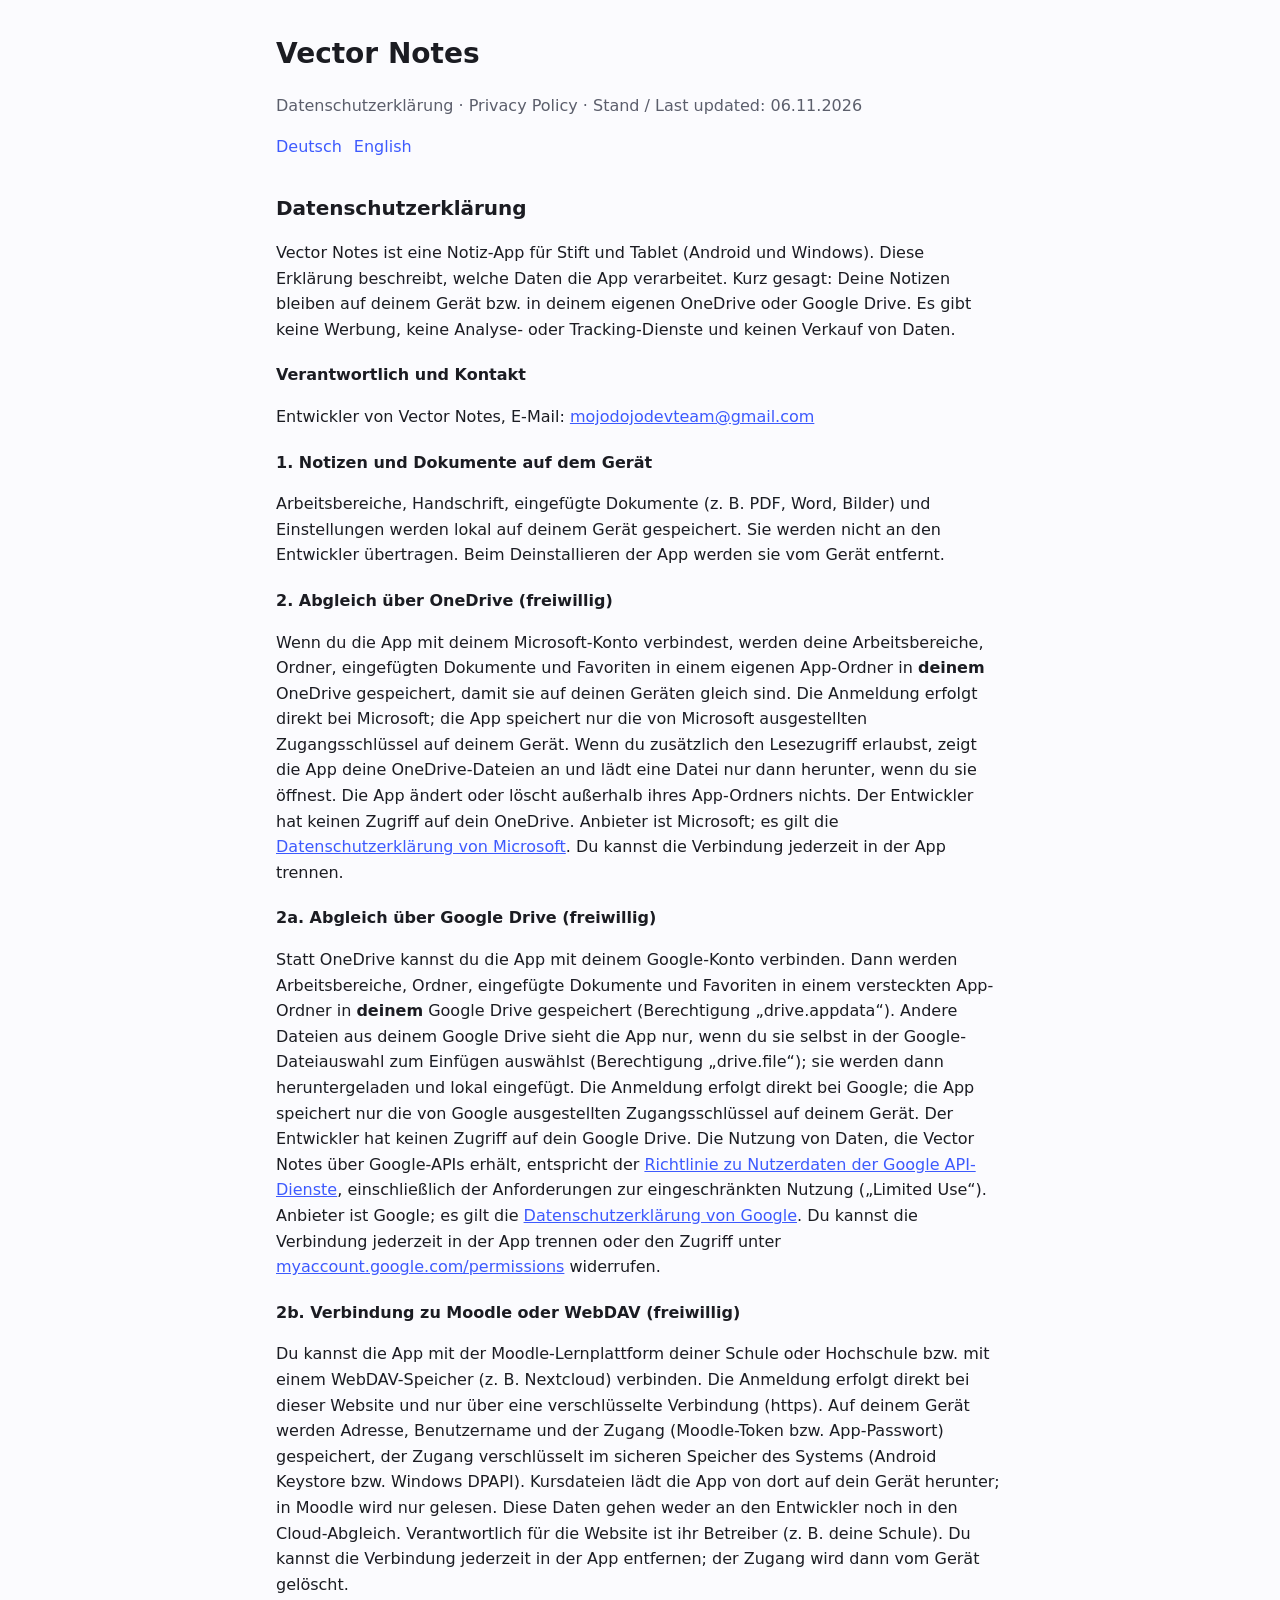
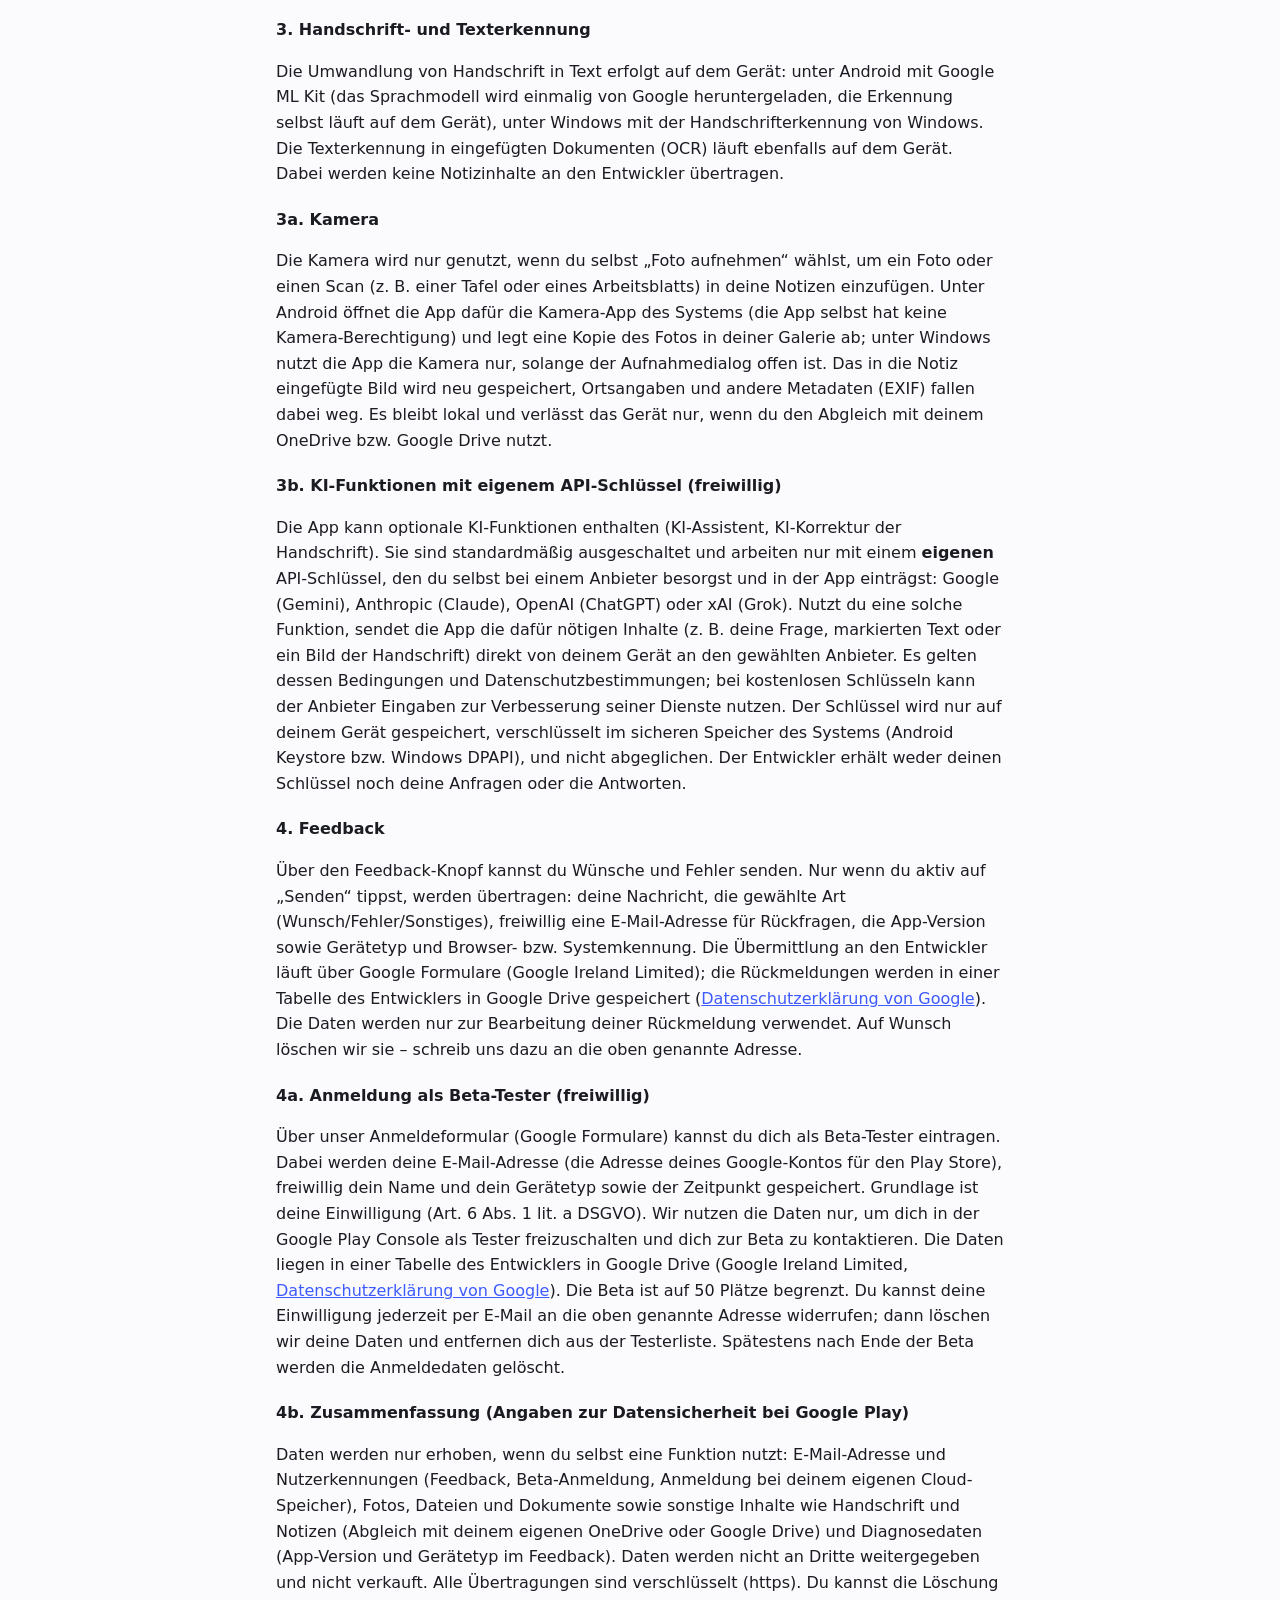
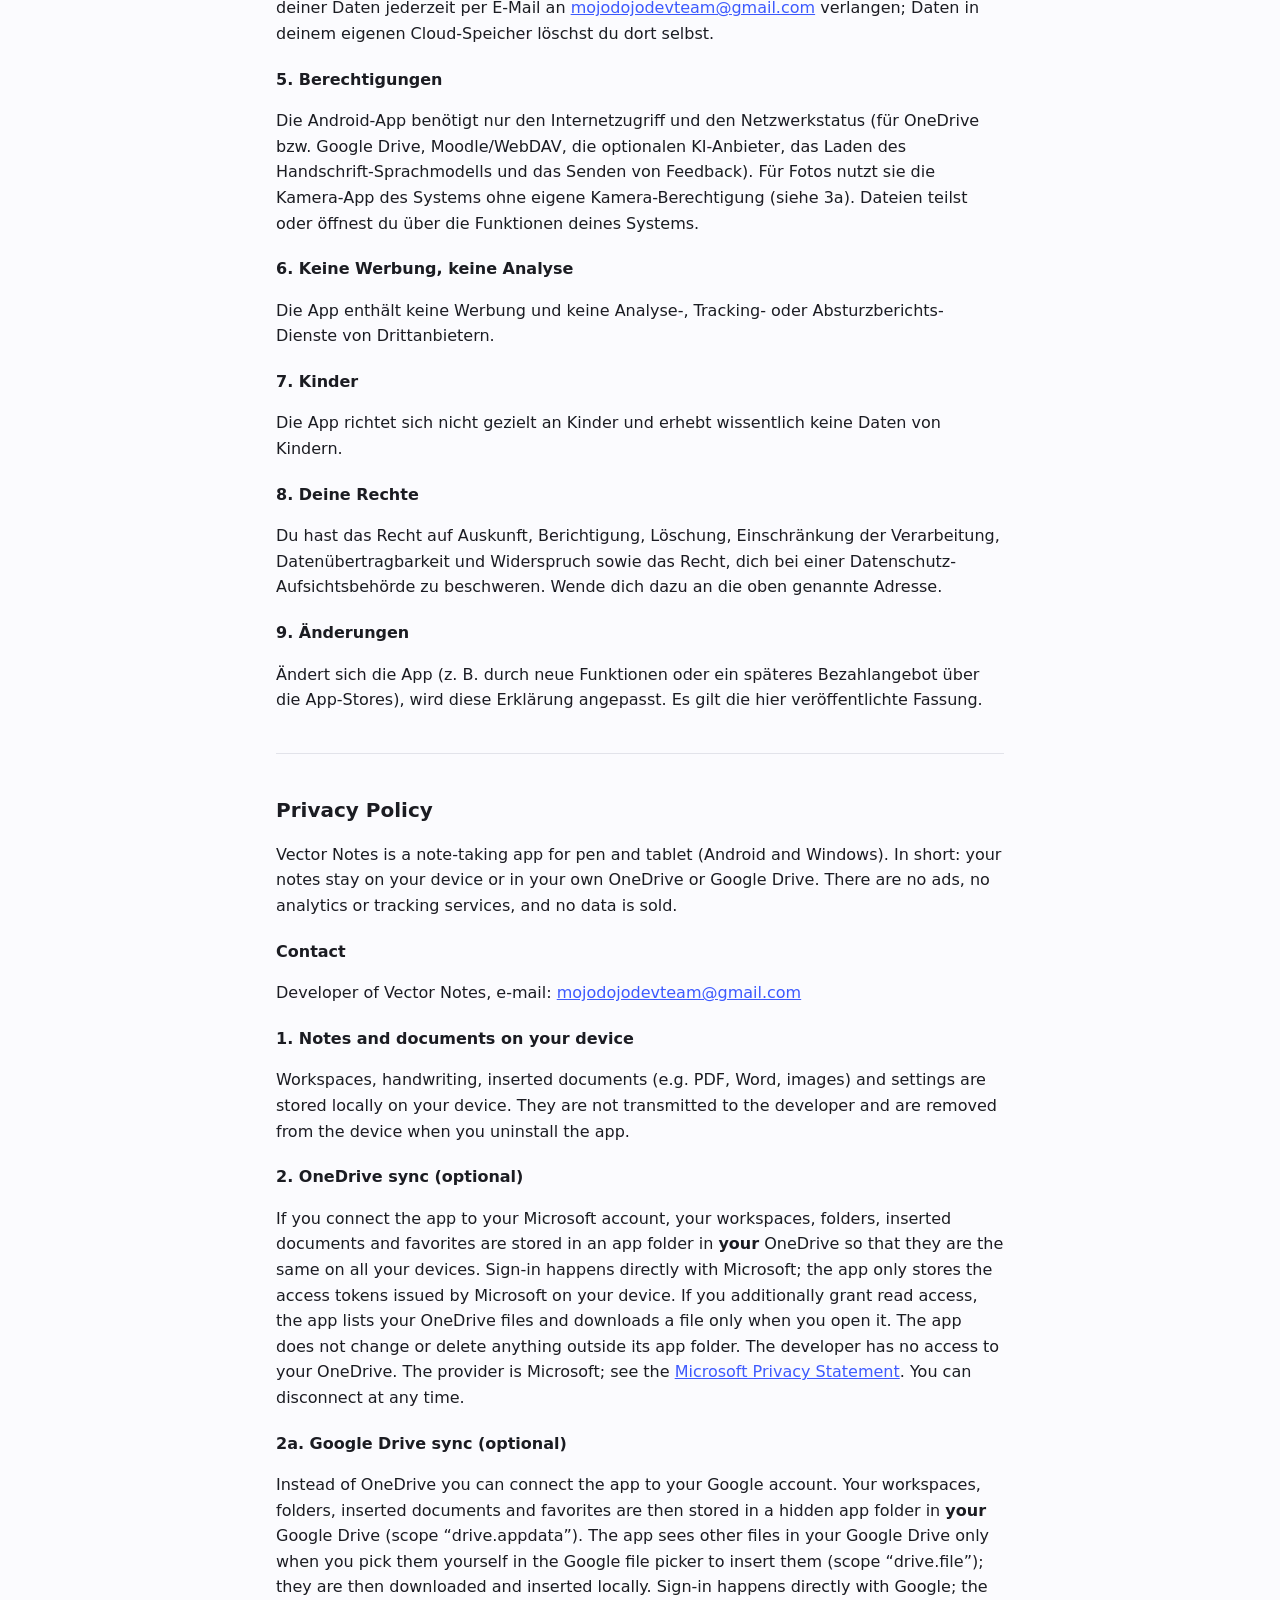
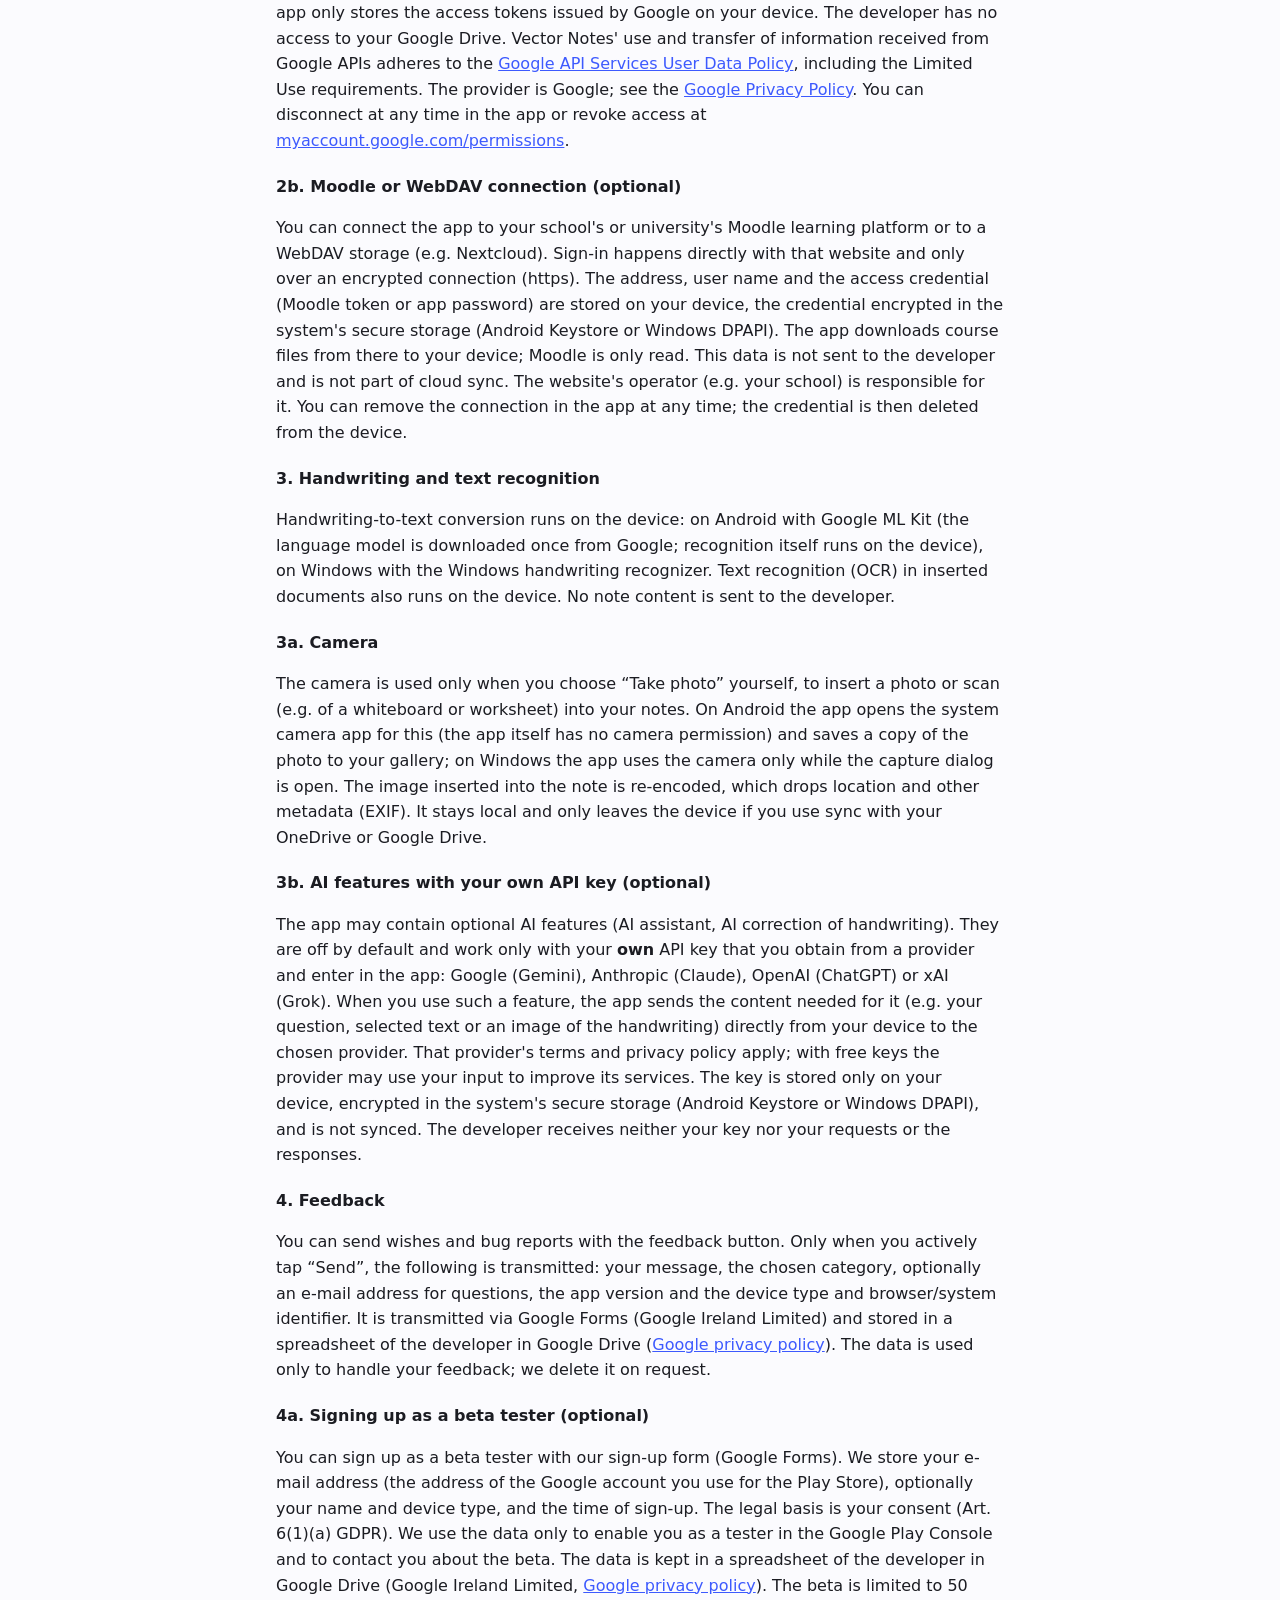
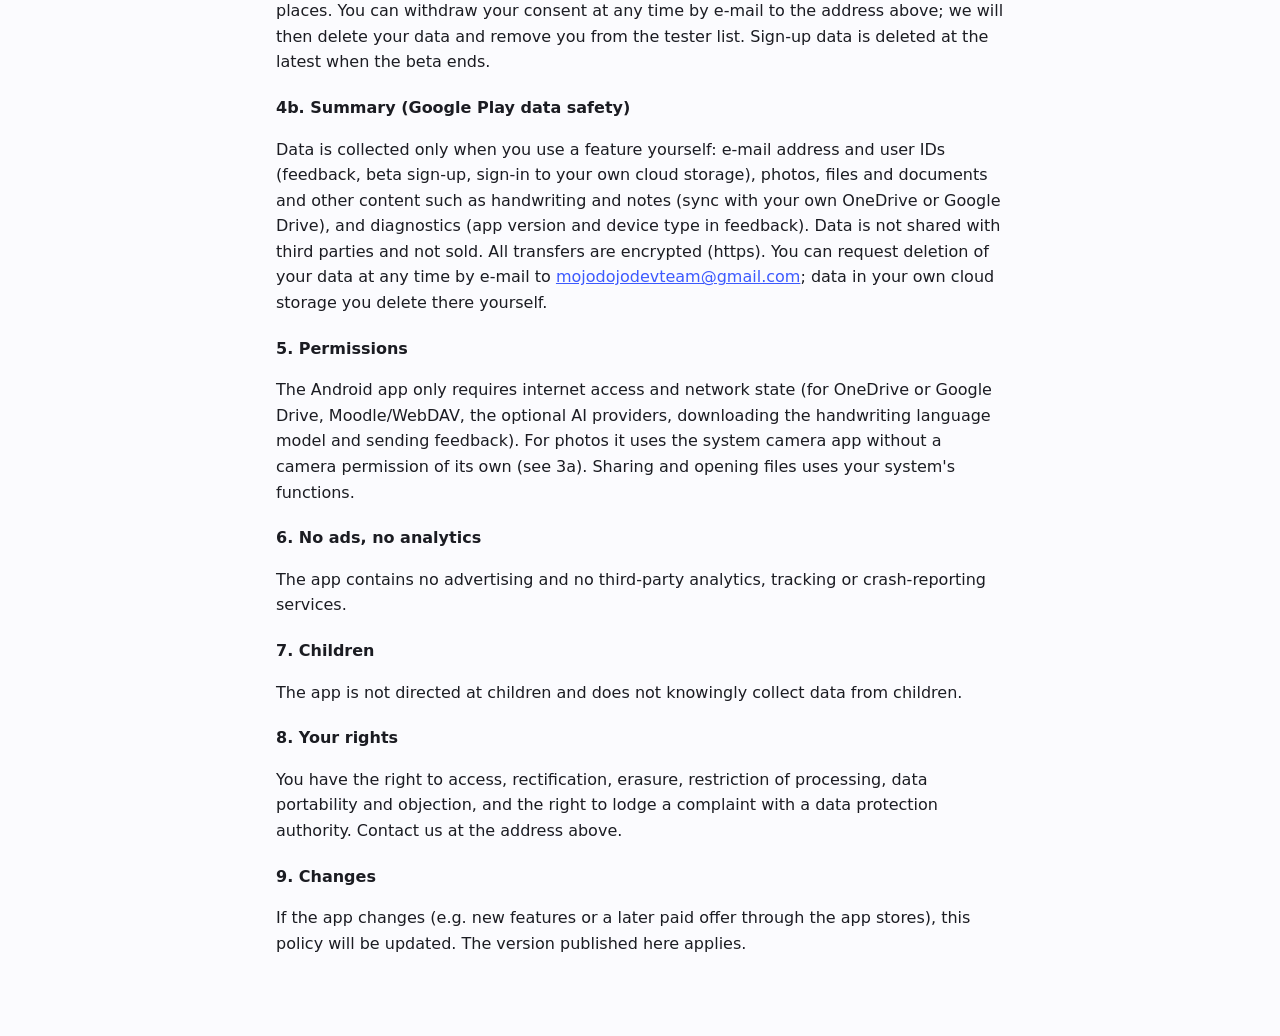
==== index.html @ b0cb029e "Datenschutz: KI mit eigenem Schlüssel, Moodle/WebDAV, Kamera, Play-Datensicherheit; Stand 06.11.2026" ====
<!doctype html>
<html lang="de">
<head>
<meta charset="utf-8">
<meta name="viewport" content="width=device-width, initial-scale=1">
<title>Vector Notes – Datenschutz / Privacy</title>
<style>
  :root { --bg: #fbfbfe; --fg: #1b1c22; --muted: #5b5e6b; --line: #e2e3ea; --accent: #3d5afe; }
  @media (prefers-color-scheme: dark) { :root { --bg: #111114; --fg: #e6e7ee; --muted: #a3a6b4; --line: #2a2c33; --accent: #8c9eff; } }
  * { box-sizing: border-box; }
  body { margin: 0; background: var(--bg); color: var(--fg); font: 16px/1.6 system-ui, -apple-system, "Segoe UI", Roboto, sans-serif; }
  main { max-width: 760px; margin: 0 auto; padding: 32px 16px 64px; }
  h1 { font-size: 28px; margin: 0 0 4px; }
  h2 { font-size: 20px; margin: 32px 0 8px; }
  h3 { font-size: 16px; margin: 20px 0 4px; }
  p, li { color: var(--fg); }
  .muted { color: var(--muted); }
  nav { margin: 16px 0 24px; display: flex; gap: 12px; flex-wrap: wrap; }
  nav a { color: var(--accent); text-decoration: none; }
  hr { border: none; border-top: 1px solid var(--line); margin: 40px 0; }
  a { color: var(--accent); }
</style>
</head>
<body>
<main>
<h1>Vector Notes</h1>
<p class="muted">Datenschutzerklärung · Privacy Policy · Stand / Last updated: 06.11.2026</p>
<nav><a href="#de">Deutsch</a><a href="#en">English</a></nav>

<section id="de">
<h2>Datenschutzerklärung</h2>
<p>Vector Notes ist eine Notiz-App für Stift und Tablet (Android und Windows). Diese Erklärung beschreibt, welche Daten
die App verarbeitet. Kurz gesagt: Deine Notizen bleiben auf deinem Gerät bzw. in deinem eigenen OneDrive oder Google Drive. Es gibt
keine Werbung, keine Analyse- oder Tracking-Dienste und keinen Verkauf von Daten.</p>

<h3>Verantwortlich und Kontakt</h3>
<p>Entwickler von Vector Notes, E-Mail: <a href="mailto:mojodojodevteam@gmail.com">mojodojodevteam@gmail.com</a></p>

<h3>1. Notizen und Dokumente auf dem Gerät</h3>
<p>Arbeitsbereiche, Handschrift, eingefügte Dokumente (z. B. PDF, Word, Bilder) und Einstellungen werden lokal auf
deinem Gerät gespeichert. Sie werden nicht an den Entwickler übertragen. Beim Deinstallieren der App werden sie
vom Gerät entfernt.</p>

<h3>2. Abgleich über OneDrive (freiwillig)</h3>
<p>Wenn du die App mit deinem Microsoft-Konto verbindest, werden deine Arbeitsbereiche, Ordner, eingefügten Dokumente
und Favoriten in einem eigenen App-Ordner in <b>deinem</b> OneDrive gespeichert, damit sie auf deinen Geräten gleich
sind. Die Anmeldung erfolgt direkt bei Microsoft; die App speichert nur die von Microsoft ausgestellten Zugangsschlüssel
auf deinem Gerät. Wenn du zusätzlich den Lesezugriff erlaubst, zeigt die App deine OneDrive-Dateien an und lädt eine
Datei nur dann herunter, wenn du sie öffnest. Die App ändert oder löscht außerhalb ihres App-Ordners nichts.
Der Entwickler hat keinen Zugriff auf dein OneDrive. Anbieter ist Microsoft; es gilt die
<a href="https://privacy.microsoft.com/de-de/privacystatement">Datenschutzerklärung von Microsoft</a>.
Du kannst die Verbindung jederzeit in der App trennen.</p>

<h3>2a. Abgleich über Google Drive (freiwillig)</h3>
<p>Statt OneDrive kannst du die App mit deinem Google-Konto verbinden. Dann werden Arbeitsbereiche, Ordner, eingefügte
Dokumente und Favoriten in einem versteckten App-Ordner in <b>deinem</b> Google Drive gespeichert (Berechtigung
„drive.appdata“). Andere Dateien aus deinem Google Drive sieht die App nur, wenn du sie selbst in der Google-Dateiauswahl
zum Einfügen auswählst (Berechtigung „drive.file“); sie werden dann heruntergeladen und lokal eingefügt. Die Anmeldung
erfolgt direkt bei Google; die App speichert nur die von Google ausgestellten Zugangsschlüssel auf deinem Gerät. Der
Entwickler hat keinen Zugriff auf dein Google Drive. Die Nutzung von Daten, die Vector Notes über Google-APIs erhält,
entspricht der <a href="https://developers.google.com/terms/api-services-user-data-policy">Richtlinie zu Nutzerdaten der
Google API-Dienste</a>, einschließlich der Anforderungen zur eingeschränkten Nutzung („Limited Use“). Anbieter ist Google;
es gilt die <a href="https://policies.google.com/privacy?hl=de">Datenschutzerklärung von Google</a>. Du kannst die
Verbindung jederzeit in der App trennen oder den Zugriff unter
<a href="https://myaccount.google.com/permissions">myaccount.google.com/permissions</a> widerrufen.</p>

<h3>2b. Verbindung zu Moodle oder WebDAV (freiwillig)</h3>
<p>Du kannst die App mit der Moodle-Lernplattform deiner Schule oder Hochschule bzw. mit einem WebDAV-Speicher (z. B. Nextcloud)
verbinden. Die Anmeldung erfolgt direkt bei dieser Website und nur über eine verschlüsselte Verbindung (https). Auf deinem Gerät
werden Adresse, Benutzername und der Zugang (Moodle-Token bzw. App-Passwort) gespeichert, der Zugang verschlüsselt im sicheren
Speicher des Systems (Android Keystore bzw. Windows DPAPI). Kursdateien lädt die App von dort auf dein Gerät herunter; in Moodle
wird nur gelesen. Diese Daten gehen weder an den Entwickler noch in den Cloud-Abgleich. Verantwortlich für die Website ist ihr
Betreiber (z. B. deine Schule). Du kannst die Verbindung jederzeit in der App entfernen; der Zugang wird dann vom Gerät gelöscht.</p>

<h3>3. Handschrift- und Texterkennung</h3>
<p>Die Umwandlung von Handschrift in Text erfolgt auf dem Gerät: unter Android mit Google ML Kit (das Sprachmodell wird
einmalig von Google heruntergeladen, die Erkennung selbst läuft auf dem Gerät), unter Windows mit der
Handschrifterkennung von Windows. Die Texterkennung in eingefügten Dokumenten (OCR) läuft ebenfalls auf dem Gerät.
Dabei werden keine Notizinhalte an den Entwickler übertragen.</p>

<h3>3a. Kamera</h3>
<p>Die Kamera wird nur genutzt, wenn du selbst „Foto aufnehmen“ wählst, um ein Foto oder einen Scan (z. B. einer Tafel oder eines
Arbeitsblatts) in deine Notizen einzufügen. Unter Android öffnet die App dafür die Kamera-App des Systems (die App selbst hat keine
Kamera-Berechtigung) und legt eine Kopie des Fotos in deiner Galerie ab; unter Windows nutzt die App die Kamera nur, solange der
Aufnahmedialog offen ist. Das in die Notiz eingefügte Bild wird neu gespeichert, Ortsangaben und andere Metadaten (EXIF) fallen
dabei weg. Es bleibt lokal und verlässt das Gerät nur, wenn du den Abgleich mit deinem OneDrive bzw. Google Drive nutzt.</p>

<h3>3b. KI-Funktionen mit eigenem API-Schlüssel (freiwillig)</h3>
<p>Die App kann optionale KI-Funktionen enthalten (KI-Assistent, KI-Korrektur der Handschrift). Sie sind standardmäßig
ausgeschaltet und arbeiten nur mit einem <b>eigenen</b> API-Schlüssel, den du selbst bei einem Anbieter besorgst und in der App
einträgst: Google (Gemini), Anthropic (Claude), OpenAI (ChatGPT) oder xAI (Grok). Nutzt du eine solche Funktion, sendet die App
die dafür nötigen Inhalte (z. B. deine Frage, markierten Text oder ein Bild der Handschrift) direkt von deinem Gerät an den
gewählten Anbieter. Es gelten dessen Bedingungen und Datenschutzbestimmungen; bei kostenlosen Schlüsseln kann der Anbieter Eingaben
zur Verbesserung seiner Dienste nutzen. Der Schlüssel wird nur auf deinem Gerät gespeichert, verschlüsselt im sicheren Speicher des
Systems (Android Keystore bzw. Windows DPAPI), und nicht abgeglichen. Der Entwickler erhält weder deinen Schlüssel noch deine
Anfragen oder die Antworten.</p>

<h3>4. Feedback</h3>
<p>Über den Feedback-Knopf kannst du Wünsche und Fehler senden. Nur wenn du aktiv auf „Senden“ tippst, werden
übertragen: deine Nachricht, die gewählte Art (Wunsch/Fehler/Sonstiges), freiwillig eine E-Mail-Adresse für
Rückfragen, die App-Version sowie Gerätetyp und Browser- bzw. Systemkennung. Die Übermittlung an den
Entwickler läuft über Google Formulare (Google Ireland Limited); die Rückmeldungen werden in einer Tabelle des
Entwicklers in Google Drive gespeichert (<a href="https://policies.google.com/privacy">Datenschutzerklärung von Google</a>).
Die Daten werden nur zur Bearbeitung deiner Rückmeldung verwendet. Auf Wunsch löschen wir sie – schreib uns dazu an
die oben genannte Adresse.</p>

<h3>4a. Anmeldung als Beta-Tester (freiwillig)</h3>
<p>Über unser Anmeldeformular (Google Formulare) kannst du dich als Beta-Tester eintragen. Dabei werden deine E-Mail-Adresse
(die Adresse deines Google-Kontos für den Play Store), freiwillig dein Name und dein Gerätetyp sowie der Zeitpunkt gespeichert.
Grundlage ist deine Einwilligung (Art. 6 Abs. 1 lit. a DSGVO). Wir nutzen die Daten nur, um dich in der Google Play Console als
Tester freizuschalten und dich zur Beta zu kontaktieren. Die Daten liegen in einer Tabelle des Entwicklers in Google Drive
(Google Ireland Limited, <a href="https://policies.google.com/privacy">Datenschutzerklärung von Google</a>). Die Beta ist auf 50
Plätze begrenzt. Du kannst deine Einwilligung jederzeit per E-Mail an die oben genannte Adresse widerrufen; dann löschen wir
deine Daten und entfernen dich aus der Testerliste. Spätestens nach Ende der Beta werden die Anmeldedaten gelöscht.</p>

<h3>4b. Zusammenfassung (Angaben zur Datensicherheit bei Google Play)</h3>
<p>Daten werden nur erhoben, wenn du selbst eine Funktion nutzt: E-Mail-Adresse und Nutzerkennungen (Feedback, Beta-Anmeldung,
Anmeldung bei deinem eigenen Cloud-Speicher), Fotos, Dateien und Dokumente sowie sonstige Inhalte wie Handschrift und Notizen
(Abgleich mit deinem eigenen OneDrive oder Google Drive) und Diagnosedaten (App-Version und Gerätetyp im Feedback). Daten werden
nicht an Dritte weitergegeben und nicht verkauft. Alle Übertragungen sind verschlüsselt (https). Du kannst die Löschung deiner
Daten jederzeit per E-Mail an <a href="mailto:mojodojodevteam@gmail.com">mojodojodevteam@gmail.com</a> verlangen; Daten in deinem
eigenen Cloud-Speicher löschst du dort selbst.</p>

<h3>5. Berechtigungen</h3>
<p>Die Android-App benötigt nur den Internetzugriff und den Netzwerkstatus (für OneDrive bzw. Google Drive, Moodle/WebDAV, die
optionalen KI-Anbieter, das Laden des Handschrift-Sprachmodells und das Senden von Feedback). Für Fotos nutzt sie die Kamera-App
des Systems ohne eigene Kamera-Berechtigung (siehe 3a). Dateien teilst oder öffnest du über die Funktionen deines Systems.</p>

<h3>6. Keine Werbung, keine Analyse</h3>
<p>Die App enthält keine Werbung und keine Analyse-, Tracking- oder Absturzberichts-Dienste von Drittanbietern.</p>

<h3>7. Kinder</h3>
<p>Die App richtet sich nicht gezielt an Kinder und erhebt wissentlich keine Daten von Kindern.</p>

<h3>8. Deine Rechte</h3>
<p>Du hast das Recht auf Auskunft, Berichtigung, Löschung, Einschränkung der Verarbeitung, Datenübertragbarkeit und
Widerspruch sowie das Recht, dich bei einer Datenschutz-Aufsichtsbehörde zu beschweren. Wende dich dazu an die oben
genannte Adresse.</p>

<h3>9. Änderungen</h3>
<p>Ändert sich die App (z. B. durch neue Funktionen oder ein späteres Bezahlangebot über die App-Stores), wird diese
Erklärung angepasst. Es gilt die hier veröffentlichte Fassung.</p>
</section>

<hr>

<section id="en">
<h2>Privacy Policy</h2>
<p>Vector Notes is a note-taking app for pen and tablet (Android and Windows). In short: your notes stay on your device
or in your own OneDrive or Google Drive. There are no ads, no analytics or tracking services, and no data is sold.</p>

<h3>Contact</h3>
<p>Developer of Vector Notes, e-mail: <a href="mailto:mojodojodevteam@gmail.com">mojodojodevteam@gmail.com</a></p>

<h3>1. Notes and documents on your device</h3>
<p>Workspaces, handwriting, inserted documents (e.g. PDF, Word, images) and settings are stored locally on your device.
They are not transmitted to the developer and are removed from the device when you uninstall the app.</p>

<h3>2. OneDrive sync (optional)</h3>
<p>If you connect the app to your Microsoft account, your workspaces, folders, inserted documents and favorites are
stored in an app folder in <b>your</b> OneDrive so that they are the same on all your devices. Sign-in happens directly
with Microsoft; the app only stores the access tokens issued by Microsoft on your device. If you additionally grant
read access, the app lists your OneDrive files and downloads a file only when you open it. The app does not change or
delete anything outside its app folder. The developer has no access to your OneDrive. The provider is Microsoft; see the
<a href="https://privacy.microsoft.com/privacystatement">Microsoft Privacy Statement</a>. You can disconnect at any time.</p>

<h3>2a. Google Drive sync (optional)</h3>
<p>Instead of OneDrive you can connect the app to your Google account. Your workspaces, folders, inserted documents and
favorites are then stored in a hidden app folder in <b>your</b> Google Drive (scope “drive.appdata”). The app sees other
files in your Google Drive only when you pick them yourself in the Google file picker to insert them (scope
“drive.file”); they are then downloaded and inserted locally. Sign-in happens directly with Google; the app only stores
the access tokens issued by Google on your device. The developer has no access to your Google Drive. Vector Notes' use
and transfer of information received from Google APIs adheres to the
<a href="https://developers.google.com/terms/api-services-user-data-policy">Google API Services User Data Policy</a>,
including the Limited Use requirements. The provider is Google; see the
<a href="https://policies.google.com/privacy">Google Privacy Policy</a>. You can disconnect at any time in the app or
revoke access at <a href="https://myaccount.google.com/permissions">myaccount.google.com/permissions</a>.</p>

<h3>2b. Moodle or WebDAV connection (optional)</h3>
<p>You can connect the app to your school's or university's Moodle learning platform or to a WebDAV storage (e.g. Nextcloud).
Sign-in happens directly with that website and only over an encrypted connection (https). The address, user name and the access
credential (Moodle token or app password) are stored on your device, the credential encrypted in the system's secure storage
(Android Keystore or Windows DPAPI). The app downloads course files from there to your device; Moodle is only read. This data is
not sent to the developer and is not part of cloud sync. The website's operator (e.g. your school) is responsible for it. You can
remove the connection in the app at any time; the credential is then deleted from the device.</p>

<h3>3. Handwriting and text recognition</h3>
<p>Handwriting-to-text conversion runs on the device: on Android with Google ML Kit (the language model is downloaded
once from Google; recognition itself runs on the device), on Windows with the Windows handwriting recognizer. Text
recognition (OCR) in inserted documents also runs on the device. No note content is sent to the developer.</p>

<h3>3a. Camera</h3>
<p>The camera is used only when you choose “Take photo” yourself, to insert a photo or scan (e.g. of a whiteboard or worksheet)
into your notes. On Android the app opens the system camera app for this (the app itself has no camera permission) and saves a
copy of the photo to your gallery; on Windows the app uses the camera only while the capture dialog is open. The image inserted
into the note is re-encoded, which drops location and other metadata (EXIF). It stays local and only leaves the device if you use
sync with your OneDrive or Google Drive.</p>

<h3>3b. AI features with your own API key (optional)</h3>
<p>The app may contain optional AI features (AI assistant, AI correction of handwriting). They are off by default and work only
with your <b>own</b> API key that you obtain from a provider and enter in the app: Google (Gemini), Anthropic (Claude), OpenAI
(ChatGPT) or xAI (Grok). When you use such a feature, the app sends the content needed for it (e.g. your question, selected text
or an image of the handwriting) directly from your device to the chosen provider. That provider's terms and privacy policy apply;
with free keys the provider may use your input to improve its services. The key is stored only on your device, encrypted in the
system's secure storage (Android Keystore or Windows DPAPI), and is not synced. The developer receives neither your key nor your
requests or the responses.</p>

<h3>4. Feedback</h3>
<p>You can send wishes and bug reports with the feedback button. Only when you actively tap “Send”, the following is
transmitted: your message, the chosen category, optionally an e-mail address for questions, the app version and the
device type and browser/system identifier. It is transmitted via Google Forms (Google Ireland Limited) and
stored in a spreadsheet of the developer in Google Drive (<a href="https://policies.google.com/privacy">Google privacy policy</a>). The data is used only to handle your feedback;
we delete it on request.</p>

<h3>4a. Signing up as a beta tester (optional)</h3>
<p>You can sign up as a beta tester with our sign-up form (Google Forms). We store your e-mail address (the address of the
Google account you use for the Play Store), optionally your name and device type, and the time of sign-up. The legal basis is
your consent (Art. 6(1)(a) GDPR). We use the data only to enable you as a tester in the Google Play Console and to contact you
about the beta. The data is kept in a spreadsheet of the developer in Google Drive (Google Ireland Limited,
<a href="https://policies.google.com/privacy">Google privacy policy</a>). The beta is limited to 50 places. You can withdraw
your consent at any time by e-mail to the address above; we will then delete your data and remove you from the tester list.
Sign-up data is deleted at the latest when the beta ends.</p>

<h3>4b. Summary (Google Play data safety)</h3>
<p>Data is collected only when you use a feature yourself: e-mail address and user IDs (feedback, beta sign-up, sign-in to your
own cloud storage), photos, files and documents and other content such as handwriting and notes (sync with your own OneDrive or
Google Drive), and diagnostics (app version and device type in feedback). Data is not shared with third parties and not sold. All
transfers are encrypted (https). You can request deletion of your data at any time by e-mail to
<a href="mailto:mojodojodevteam@gmail.com">mojodojodevteam@gmail.com</a>; data in your own cloud storage you delete there
yourself.</p>

<h3>5. Permissions</h3>
<p>The Android app only requires internet access and network state (for OneDrive or Google Drive, Moodle/WebDAV, the optional AI
providers, downloading the handwriting language model and sending feedback). For photos it uses the system camera app without a
camera permission of its own (see 3a). Sharing and opening files uses your system's functions.</p>

<h3>6. No ads, no analytics</h3>
<p>The app contains no advertising and no third-party analytics, tracking or crash-reporting services.</p>

<h3>7. Children</h3>
<p>The app is not directed at children and does not knowingly collect data from children.</p>

<h3>8. Your rights</h3>
<p>You have the right to access, rectification, erasure, restriction of processing, data portability and objection, and
the right to lodge a complaint with a data protection authority. Contact us at the address above.</p>

<h3>9. Changes</h3>
<p>If the app changes (e.g. new features or a later paid offer through the app stores), this policy will be updated. The
version published here applies.</p>
</section>
</main>
</body>
</html>
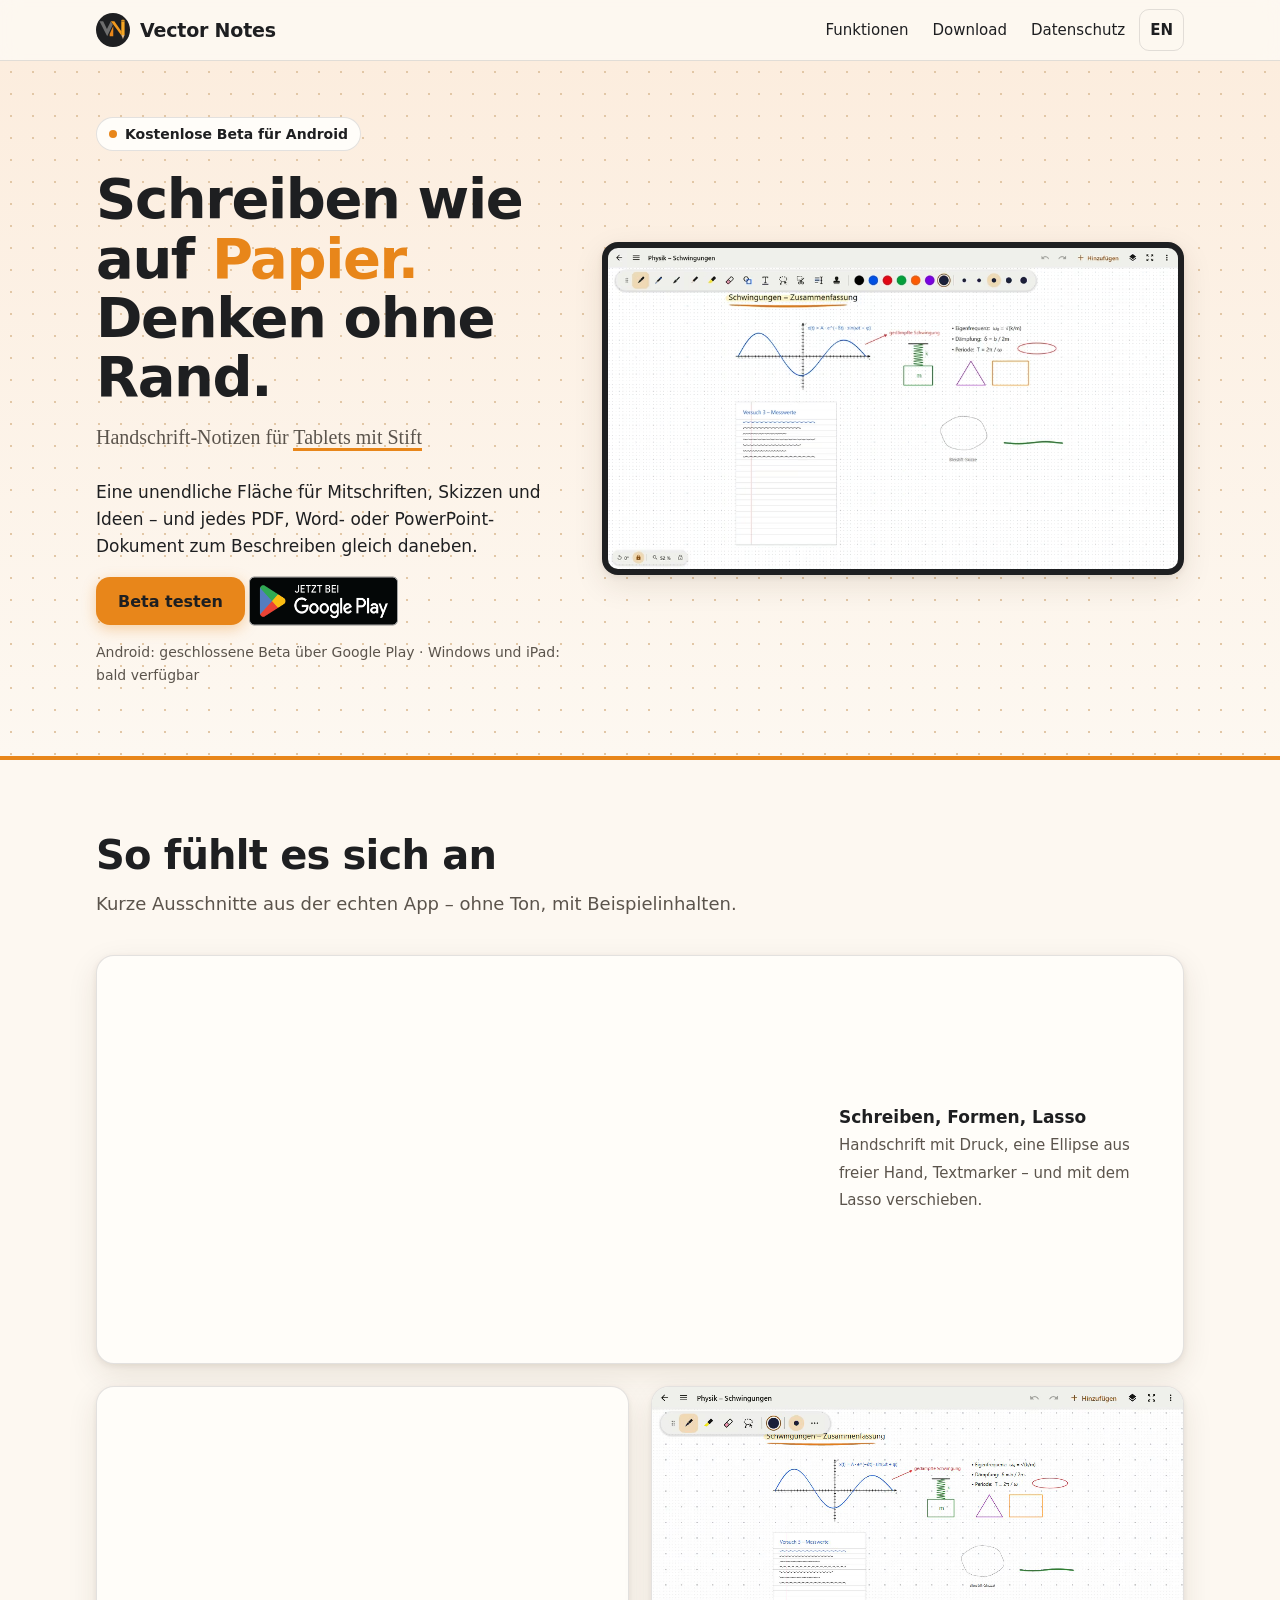
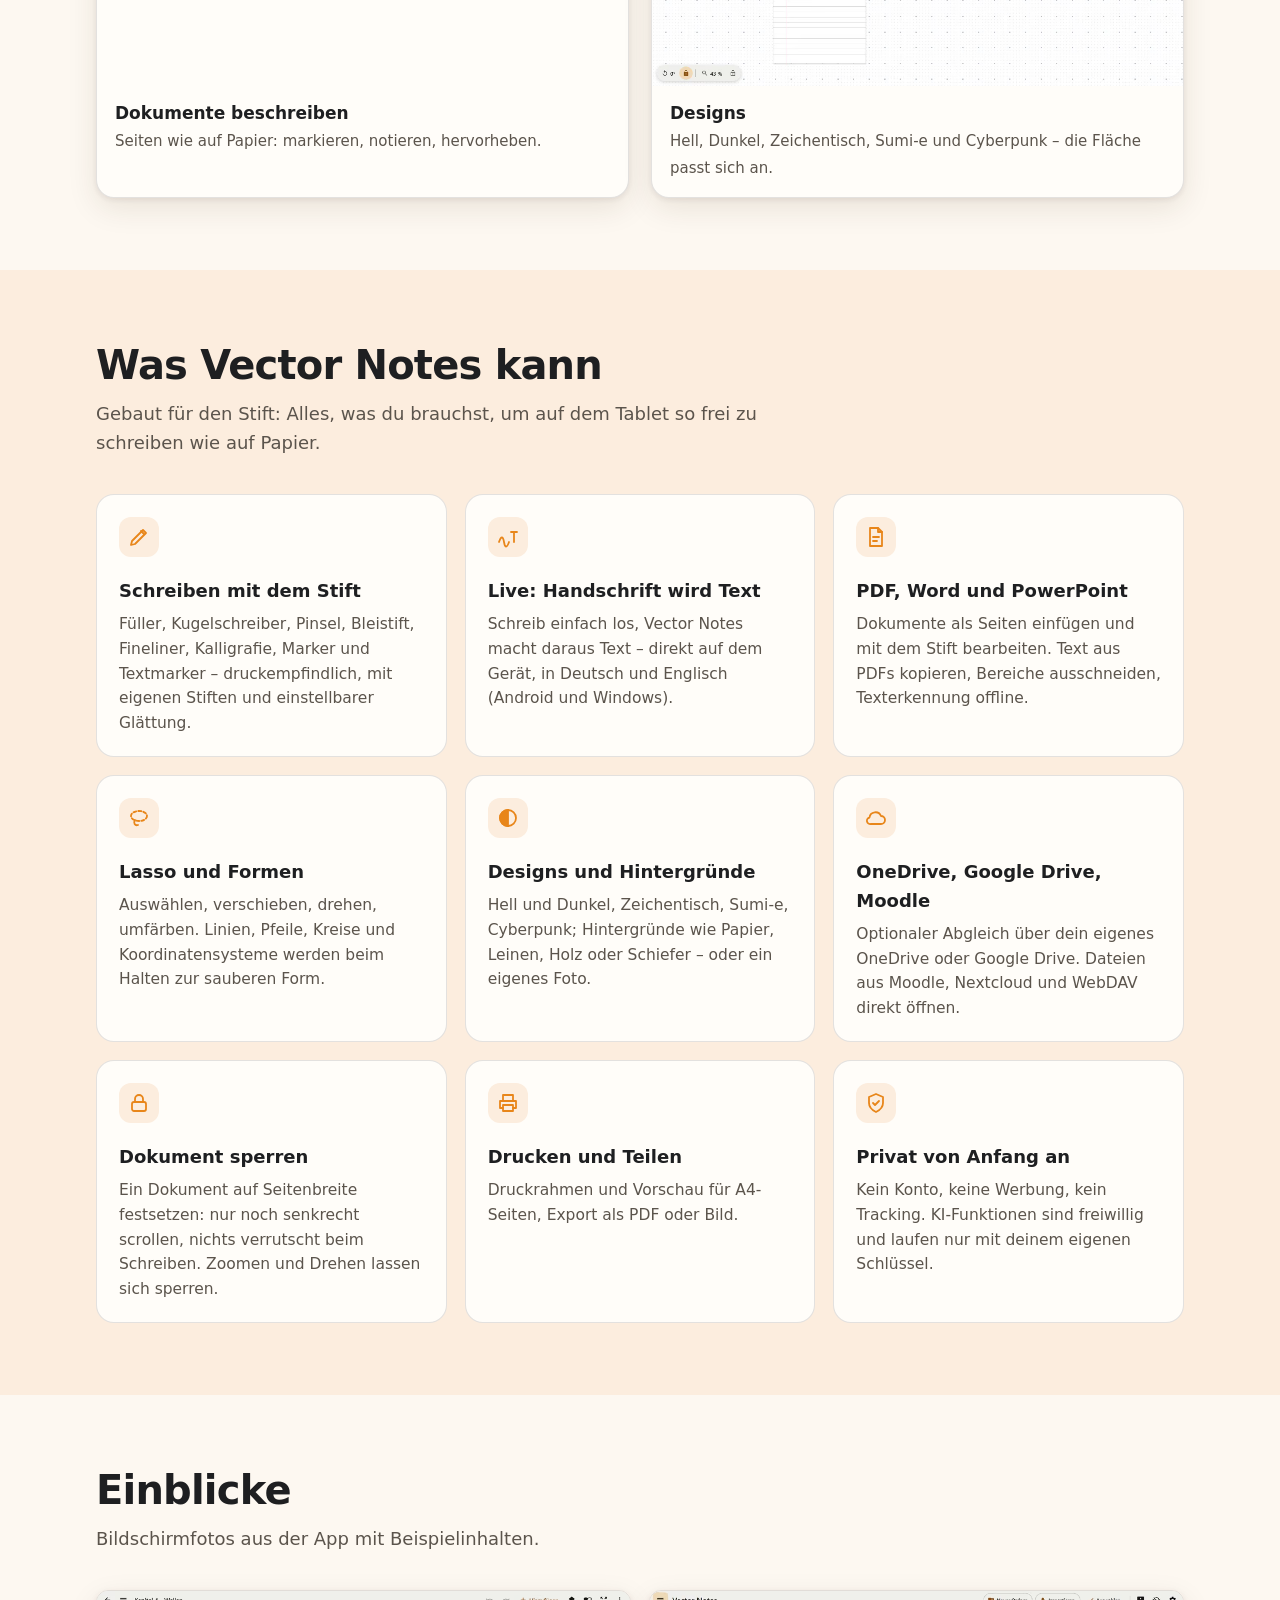
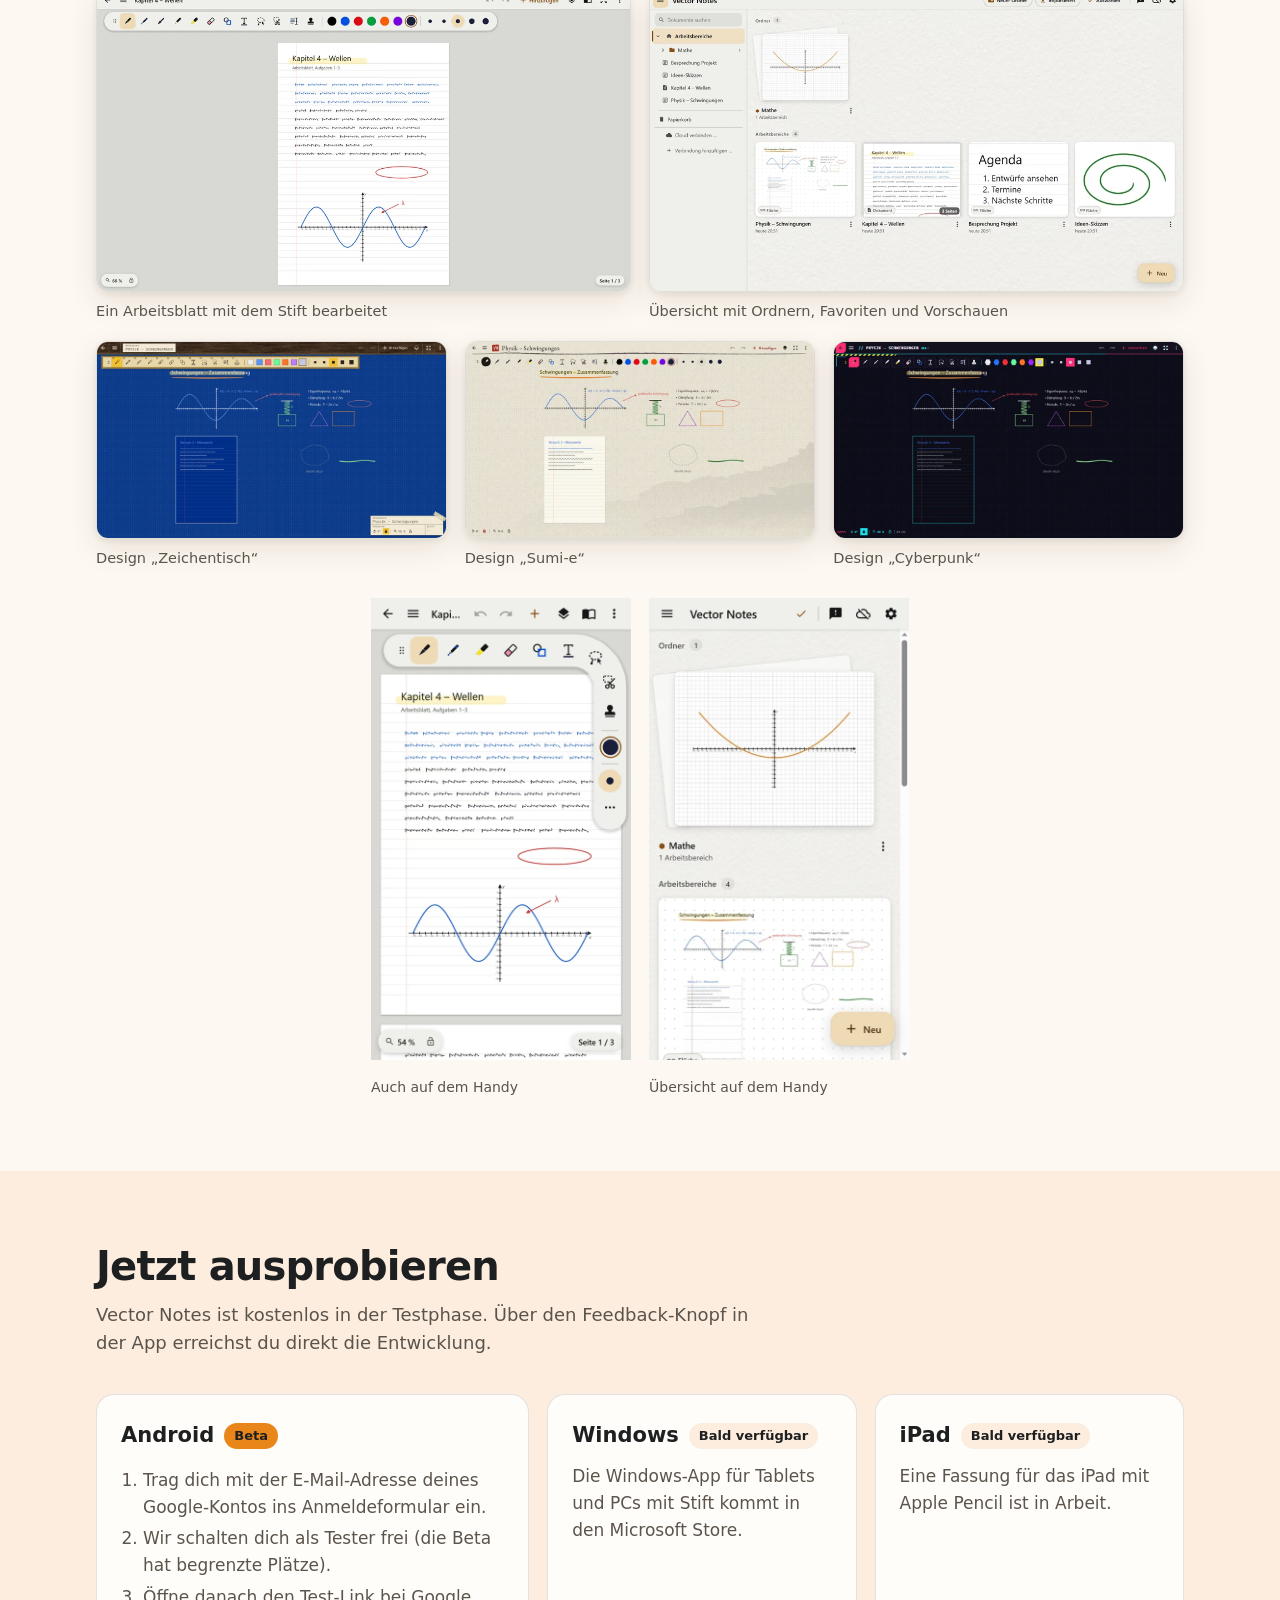
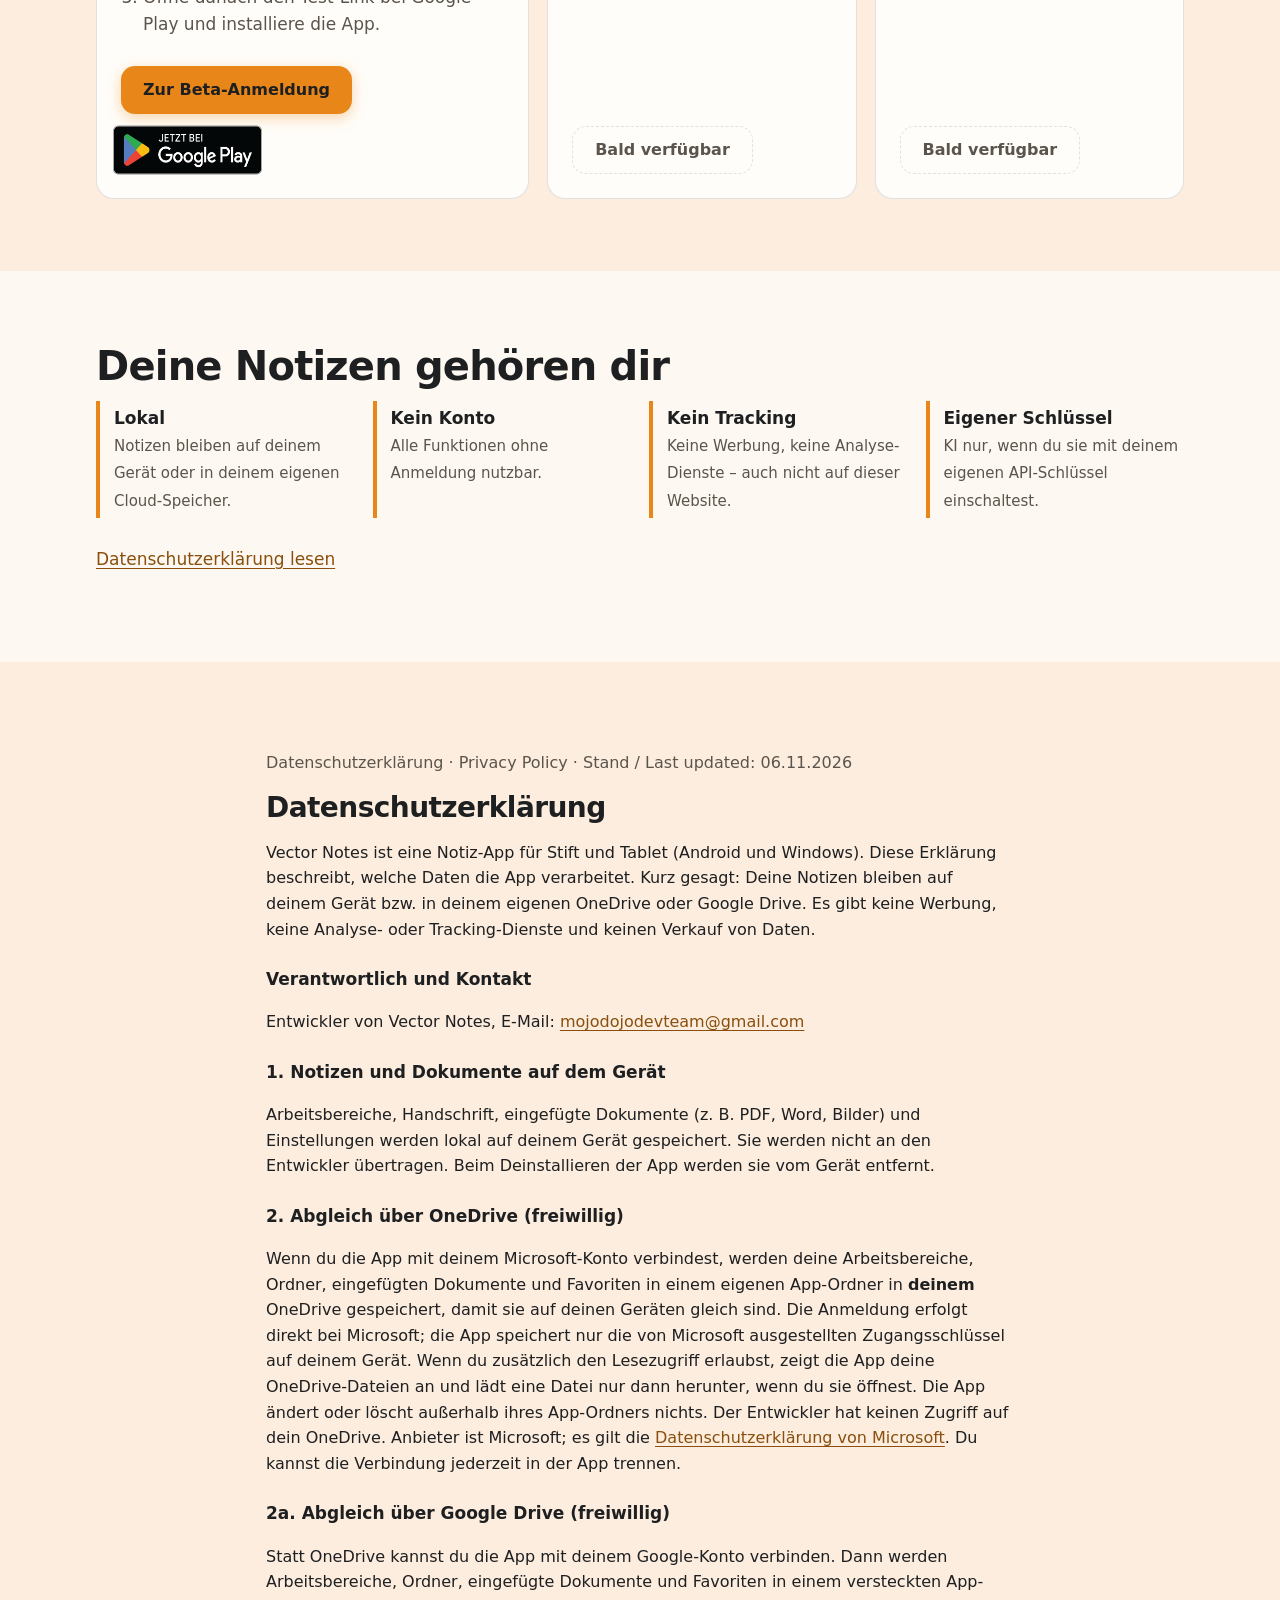
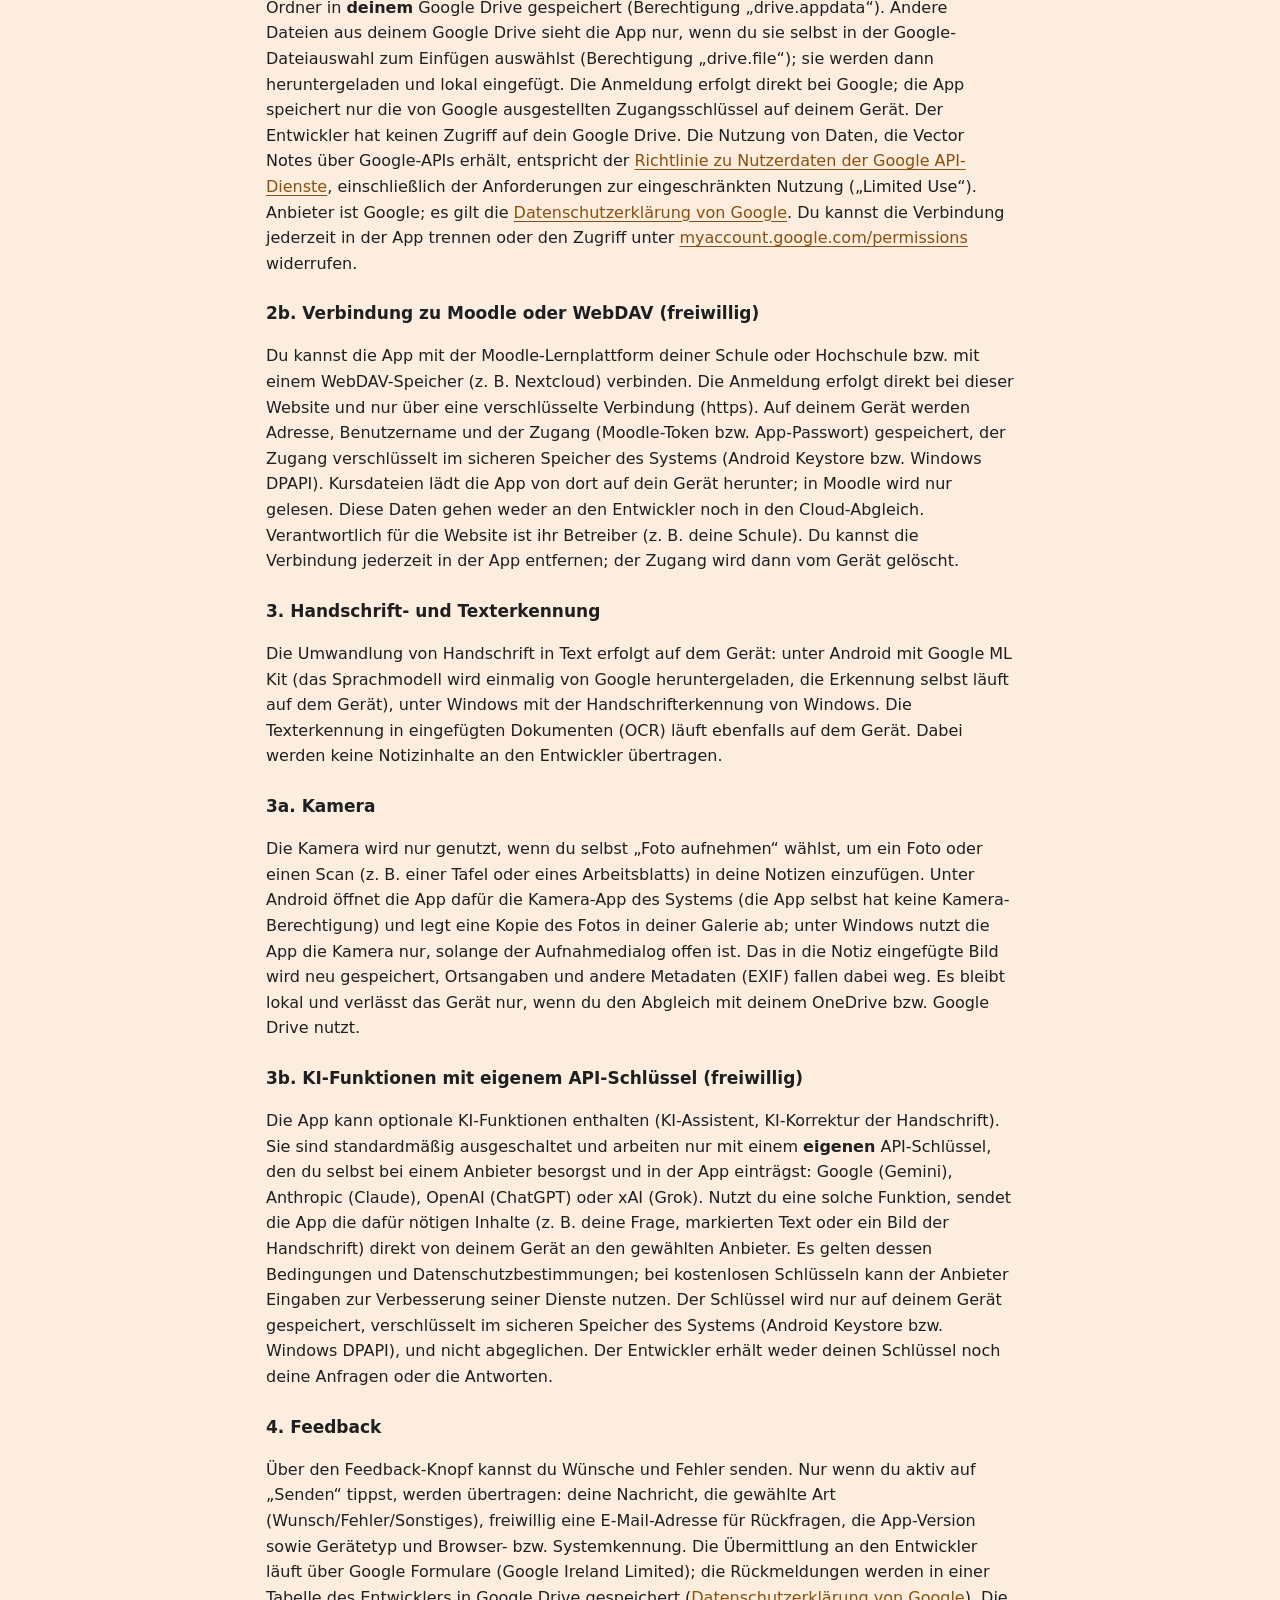
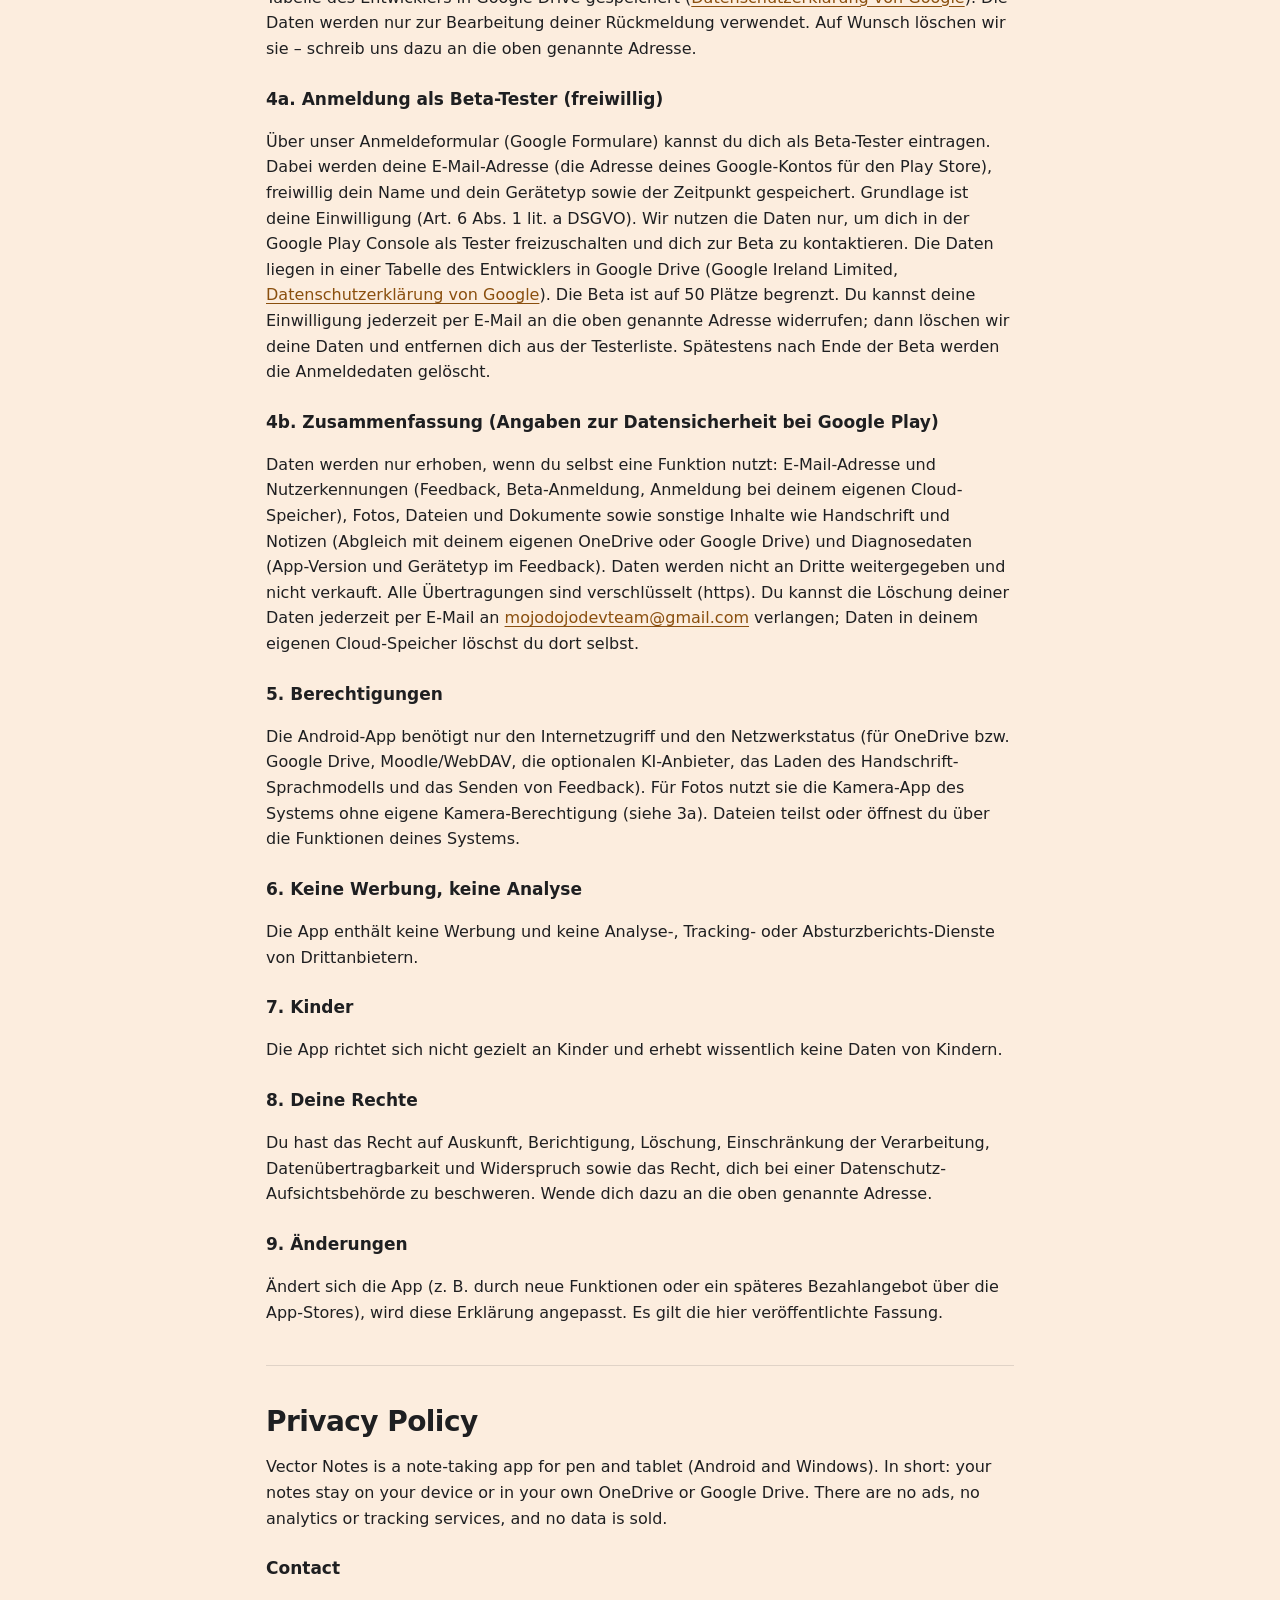
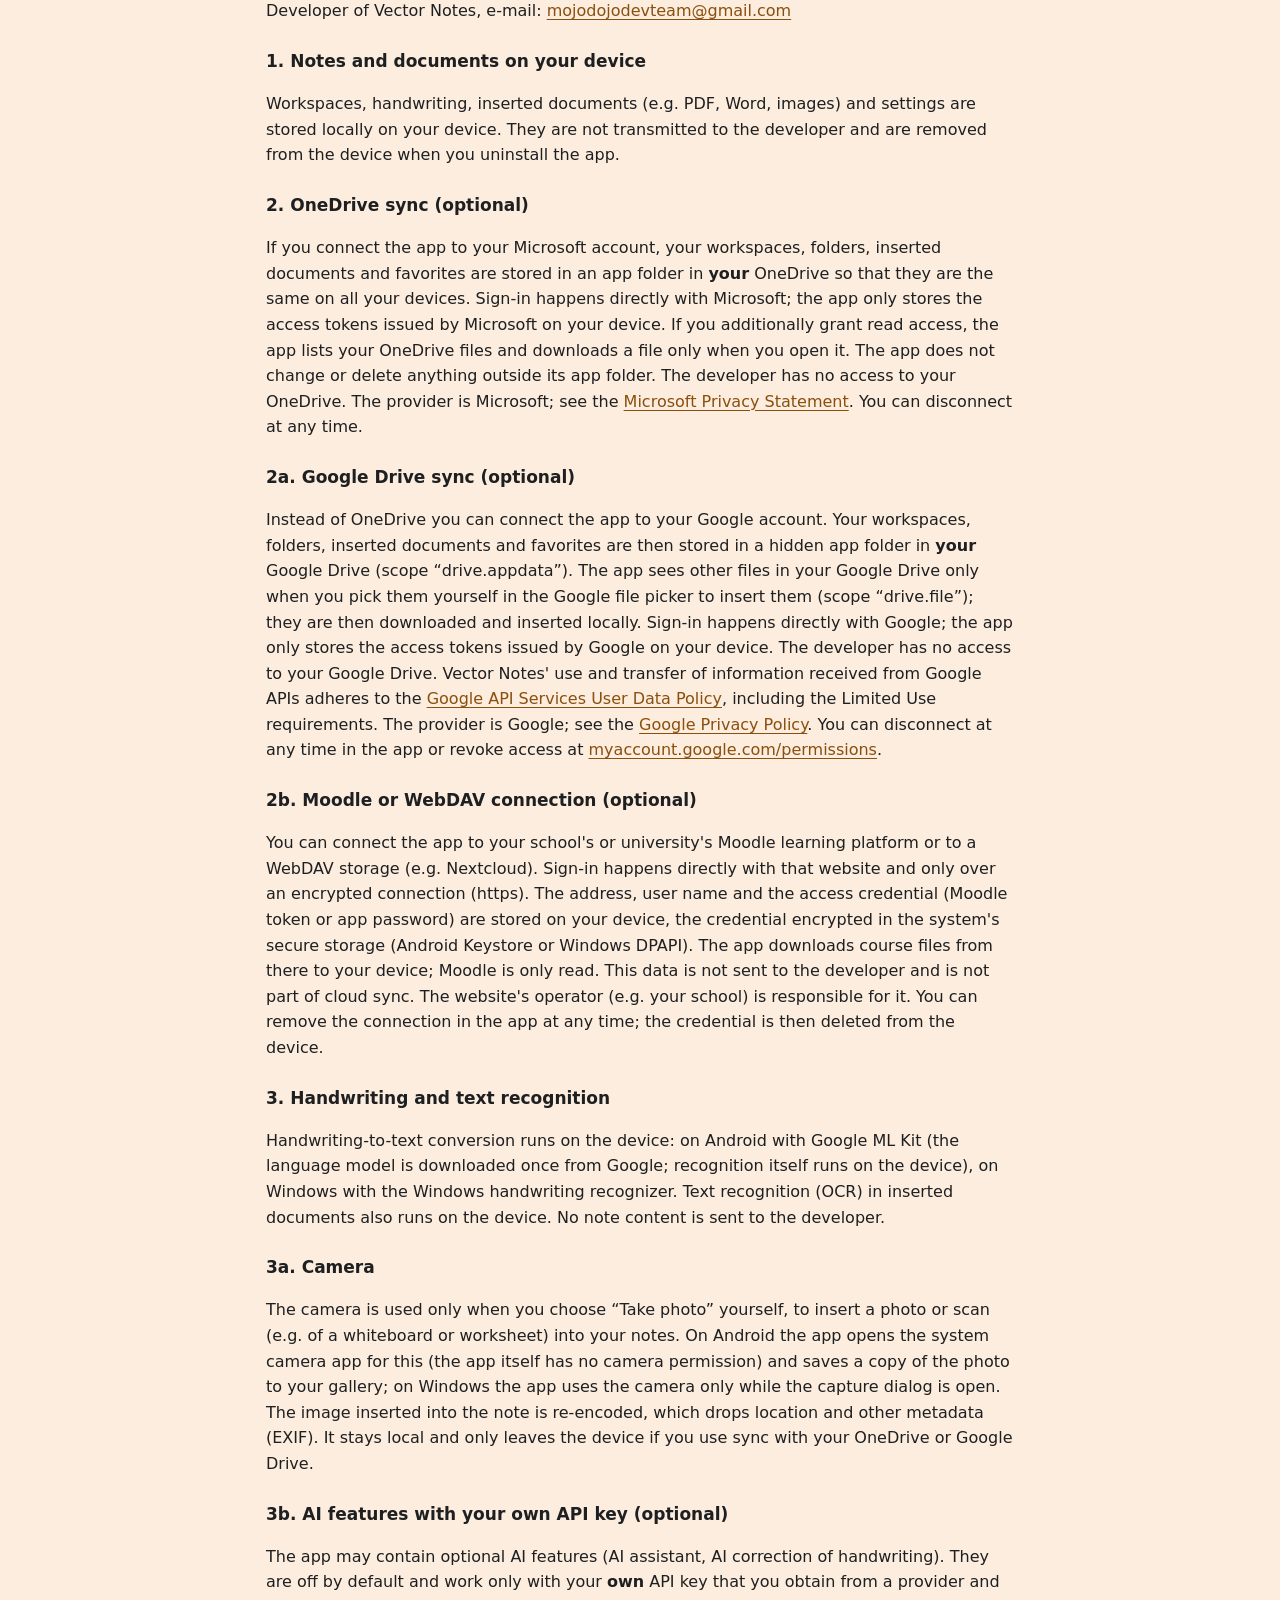
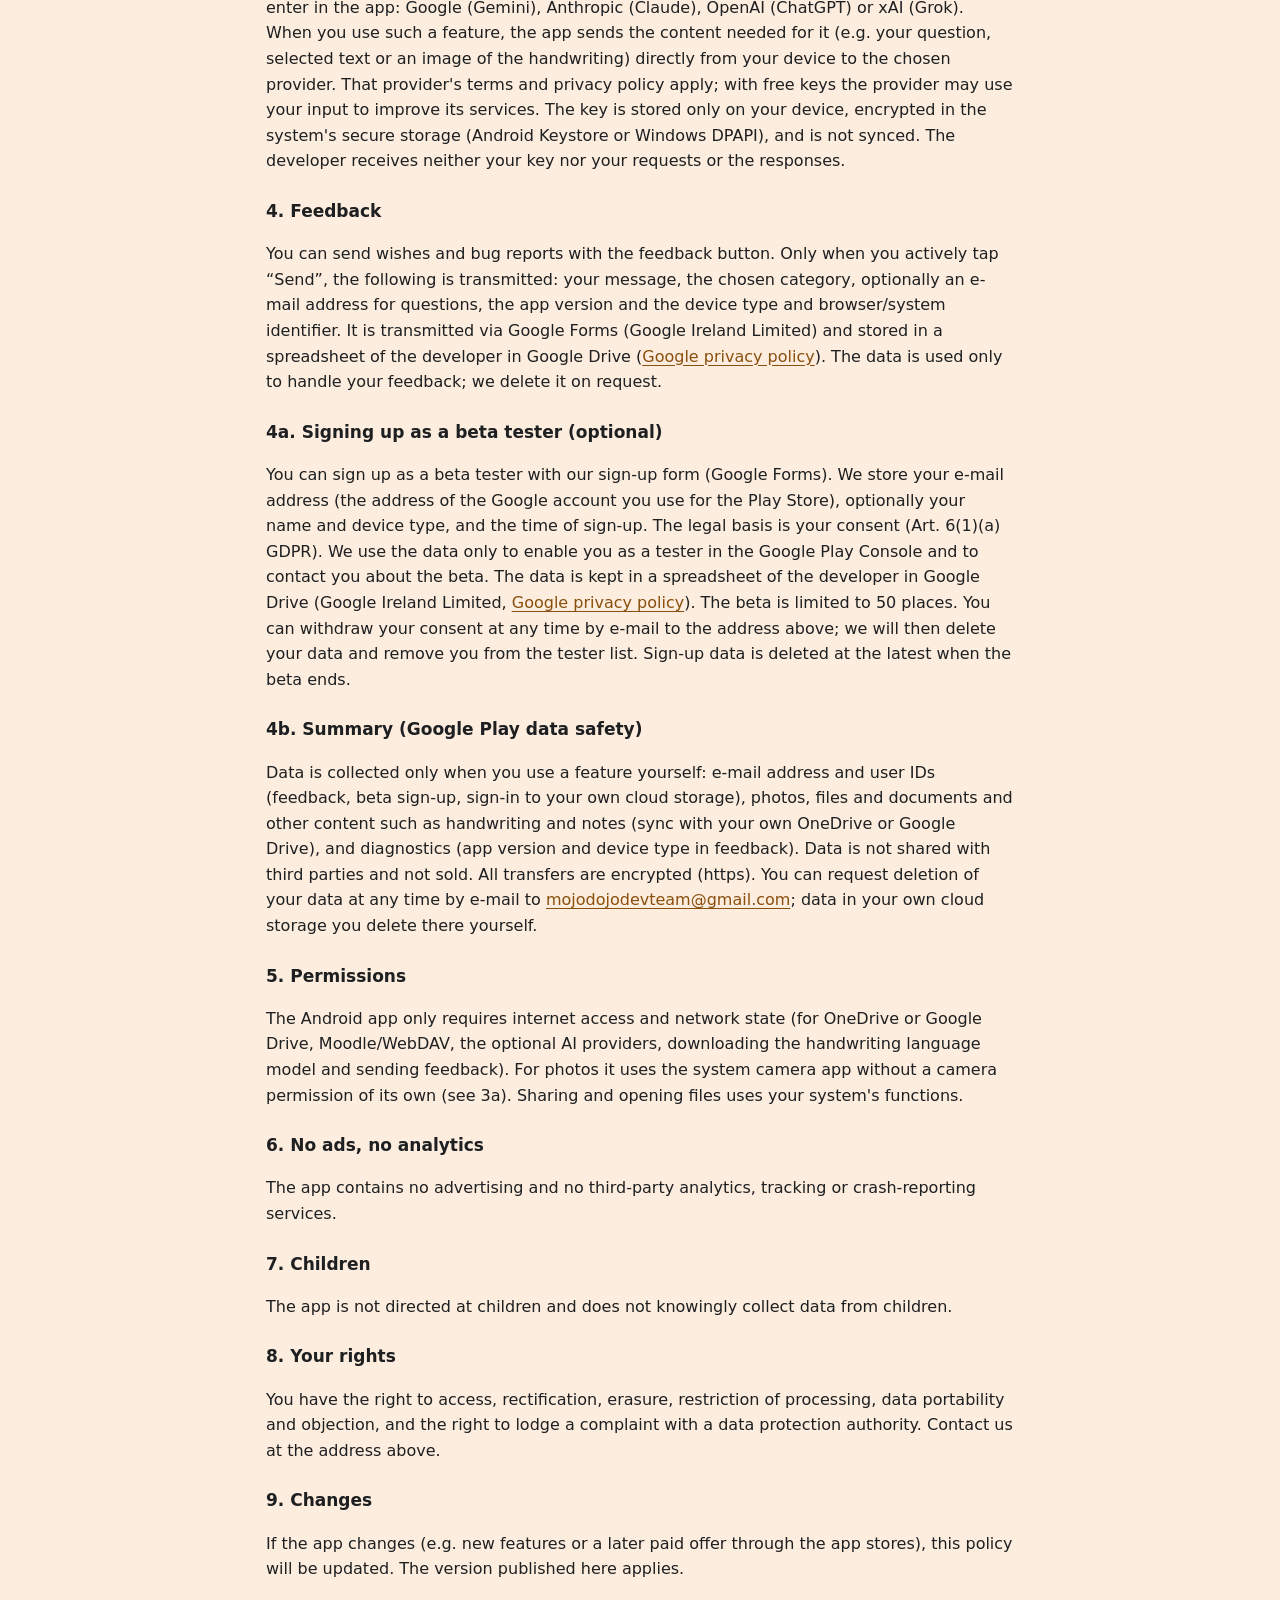
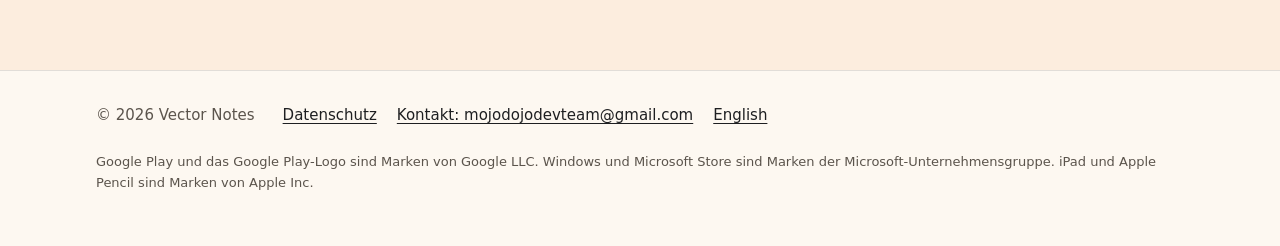
==== commit ccbbb8fd: "Produktseite vectornotes.de: DE + EN, Funktionen, Videos, Beta-Anmeldung - Startseite im Stil der Ap" ====
--- a/index.html
+++ b/index.html
@@ -3,30 +3,130 @@
 <head>
 <meta charset="utf-8">
 <meta name="viewport" content="width=device-width, initial-scale=1">
-<title>Vector Notes – Datenschutz / Privacy</title>
-<style>
-  :root { --bg: #fbfbfe; --fg: #1b1c22; --muted: #5b5e6b; --line: #e2e3ea; --accent: #3d5afe; }
-  @media (prefers-color-scheme: dark) { :root { --bg: #111114; --fg: #e6e7ee; --muted: #a3a6b4; --line: #2a2c33; --accent: #8c9eff; } }
-  * { box-sizing: border-box; }
-  body { margin: 0; background: var(--bg); color: var(--fg); font: 16px/1.6 system-ui, -apple-system, "Segoe UI", Roboto, sans-serif; }
-  main { max-width: 760px; margin: 0 auto; padding: 32px 16px 64px; }
-  h1 { font-size: 28px; margin: 0 0 4px; }
-  h2 { font-size: 20px; margin: 32px 0 8px; }
-  h3 { font-size: 16px; margin: 20px 0 4px; }
-  p, li { color: var(--fg); }
-  .muted { color: var(--muted); }
-  nav { margin: 16px 0 24px; display: flex; gap: 12px; flex-wrap: wrap; }
-  nav a { color: var(--accent); text-decoration: none; }
-  hr { border: none; border-top: 1px solid var(--line); margin: 40px 0; }
-  a { color: var(--accent); }
-</style>
+<title>Vector Notes – Handschrift-Notizen für Tablet und Stift (kostenlose Beta)</title>
+<meta name="description" content="Vector Notes ist die Notiz-App für Stift und Tablet: unendliche Fläche, PDFs und Dokumente beschreiben, Handschrift live zu Text. Lokal, ohne Konto, ohne Tracking. Kostenlose Beta für Android.">
+<meta name="robots" content="index,follow">
+<link rel="canonical" href="https://vectornotes.de/">
+<link rel="alternate" hreflang="de" href="https://vectornotes.de/">
+<link rel="alternate" hreflang="en" href="https://vectornotes.de/en/">
+<link rel="alternate" hreflang="x-default" href="https://vectornotes.de/">
+<meta name="theme-color" content="#fcedde" media="(prefers-color-scheme: light)">
+<meta name="theme-color" content="#111111" media="(prefers-color-scheme: dark)">
+<link rel="icon" href="/favicon.svg" type="image/svg+xml">
+<link rel="icon" href="/img/icon-192.png" type="image/png" sizes="192x192">
+<link rel="apple-touch-icon" href="/img/apple-touch-icon.png">
+<meta property="og:type" content="website">
+<meta property="og:site_name" content="Vector Notes">
+<meta property="og:title" content="Vector Notes – Handschrift-Notizen für Tablet und Stift (kostenlose Beta)">
+<meta property="og:description" content="Vector Notes ist die Notiz-App für Stift und Tablet: unendliche Fläche, PDFs und Dokumente beschreiben, Handschrift live zu Text. Lokal, ohne Konto, ohne Tracking. Kostenlose Beta für Android.">
+<meta property="og:url" content="https://vectornotes.de/">
+<meta property="og:image" content="https://vectornotes.de/img/og-de.jpg">
+<meta property="og:image:width" content="1024">
+<meta property="og:image:height" content="500">
+<meta property="og:locale" content="de_DE">
+<meta name="twitter:card" content="summary_large_image">
+<link rel="stylesheet" href="/assets/site.css?v=2">
 </head>
 <body>
-<main>
-<h1>Vector Notes</h1>
-<p class="muted">Datenschutzerklärung · Privacy Policy · Stand / Last updated: 06.11.2026</p>
-<nav><a href="#de">Deutsch</a><a href="#en">English</a></nav>
-
+<a class="skip" href="#inhalt">Zum Inhalt springen</a>
+<header class="kopf"><div class="wrap">
+<a class="marke" href="/"><img src="/favicon.svg" width="34" height="34" alt="">Vector Notes</a>
+<nav aria-label="Hauptmenü"><a class="weg" href="#funktionen">Funktionen</a><a class="weg" href="#plattformen">Download</a><a href="/datenschutz/">Datenschutz</a><a class="sprache" href="/en/" hreflang="en" lang="en" title="English">EN</a></nav>
+</div></header>
+<main id="inhalt">
+<section class="hero"><div class="wrap">
+<div>
+<span class="beta-chip">Kostenlose Beta für Android</span>
+<h1>Schreiben wie auf <em>Papier.</em> Denken ohne Rand.</h1>
+<p class="unter">Handschrift-Notizen für <span>Tablets mit Stift</span></p>
+<p>Eine unendliche Fläche für Mitschriften, Skizzen und Ideen – und jedes PDF, Word- oder PowerPoint-Dokument zum Beschreiben gleich daneben.</p>
+<div class="aktionen">
+<a class="knopf haupt" href="https://forms.gle/gsiJugk7ive3VTEFA" rel="noopener">Beta testen</a>
+<a class="badge-play" href="https://play.google.com/apps/testing/app.vectornotes" rel="noopener"><img src="/img/google-play-de.png" width="646" height="250" alt="Jetzt bei Google Play"></a>
+</div>
+<p class="klein">Android: geschlossene Beta über Google Play · Windows und iPad: bald verfügbar</p>
+</div>
+<div class="hero-bild"><picture>
+<source media="(prefers-color-scheme: dark)" type="image/avif" srcset="/img/dunkel-de-960.avif 960w, /img/dunkel-de-1600.avif 1600w" sizes="(max-width: 900px) 100vw, 620px">
+<source media="(prefers-color-scheme: dark)" type="image/webp" srcset="/img/dunkel-de-960.webp 960w, /img/dunkel-de-1600.webp 1600w" sizes="(max-width: 900px) 100vw, 620px">
+<source type="image/avif" srcset="/img/hell-de-960.avif 960w, /img/hell-de-1600.avif 1600w" sizes="(max-width: 900px) 100vw, 620px">
+<source type="image/webp" srcset="/img/hell-de-960.webp 960w, /img/hell-de-1600.webp 1600w" sizes="(max-width: 900px) 100vw, 620px">
+<img src="/img/hell-de-960.jpg" width="1920" height="1080" alt="Vector Notes auf einem Windows-Tablet: Arbeitsbereich „Physik – Schwingungen“ mit Handschrift, Formen und einem linierten Blatt" fetchpriority="high">
+</picture></div>
+</div></section>
+
+<section class="block" id="videos" aria-labelledby="h-videos"><div class="wrap">
+<h2 id="h-videos">So fühlt es sich an</h2>
+<p class="einleitung">Kurze Ausschnitte aus der echten App – ohne Ton, mit Beispielinhalten.</p>
+<div class="clips">
+<figure class="clip"><video muted loop playsinline preload="none" width="1280" height="720" poster="/video/schreiben-de.webp" data-auto aria-label="Schreiben, Formen, Lasso">
+<source src="/video/schreiben-de.webm" type="video/webm"><source src="/video/schreiben-de.mp4" type="video/mp4"></video>
+<figcaption><b>Schreiben, Formen, Lasso</b><span>Handschrift mit Druck, eine Ellipse aus freier Hand, Textmarker – und mit dem Lasso verschieben.</span></figcaption></figure>
+<figure class="clip"><video muted loop playsinline preload="none" width="1280" height="720" poster="/video/dokument-de.webp" data-auto aria-label="Dokumente beschreiben">
+<source src="/video/dokument-de.webm" type="video/webm"><source src="/video/dokument-de.mp4" type="video/mp4"></video>
+<figcaption><b>Dokumente beschreiben</b><span>Seiten wie auf Papier: markieren, notieren, hervorheben.</span></figcaption></figure>
+<figure class="clip"><video muted loop playsinline preload="none" width="1280" height="720" poster="/video/designs-de.webp" data-auto aria-label="Designs">
+<source src="/video/designs-de.webm" type="video/webm"><source src="/video/designs-de.mp4" type="video/mp4"></video>
+<figcaption><b>Designs</b><span>Hell, Dunkel, Zeichentisch, Sumi-e und Cyberpunk – die Fläche passt sich an.</span></figcaption></figure>
+</div>
+</div></section>
+
+<section class="block farbig" id="funktionen" aria-labelledby="h-f"><div class="wrap">
+<h2 id="h-f">Was Vector Notes kann</h2>
+<p class="einleitung">Gebaut für den Stift: Alles, was du brauchst, um auf dem Tablet so frei zu schreiben wie auf Papier.</p>
+<div class="raster">
+<article class="f"><svg viewBox="0 0 24 24" fill="none" stroke="currentColor" stroke-width="1.8" stroke-linecap="round" stroke-linejoin="round" aria-hidden="true"><path d="M4 20l4-1 11-11-3-3L5 16l-1 4z"/><path d="M14 6l3 3"/></svg><h3>Schreiben mit dem Stift</h3><p>Füller, Kugelschreiber, Pinsel, Bleistift, Fineliner, Kalligrafie, Marker und Textmarker – druckempfindlich, mit eigenen Stiften und einstellbarer Glättung.</p></article>
+<article class="f"><svg viewBox="0 0 24 24" fill="none" stroke="currentColor" stroke-width="1.8" stroke-linecap="round" stroke-linejoin="round" aria-hidden="true"><path d="M3 17c2-6 4-6 5 0s3 6 5 0"/><path d="M15 7h6M18 7v10"/></svg><h3>Live: Handschrift wird Text</h3><p>Schreib einfach los, Vector Notes macht daraus Text – direkt auf dem Gerät, in Deutsch und Englisch (Android und Windows).</p></article>
+<article class="f"><svg viewBox="0 0 24 24" fill="none" stroke="currentColor" stroke-width="1.8" stroke-linecap="round" stroke-linejoin="round" aria-hidden="true"><path d="M6 3h8l4 4v14H6z"/><path d="M14 3v4h4M9 12h6M9 16h4"/></svg><h3>PDF, Word und PowerPoint</h3><p>Dokumente als Seiten einfügen und mit dem Stift bearbeiten. Text aus PDFs kopieren, Bereiche ausschneiden, Texterkennung offline.</p></article>
+<article class="f"><svg viewBox="0 0 24 24" fill="none" stroke="currentColor" stroke-width="1.8" stroke-linecap="round" stroke-linejoin="round" aria-hidden="true"><ellipse cx="12" cy="10" rx="8" ry="5" stroke-dasharray="3 2"/><path d="M8 14c-2 3 0 6 3 5"/></svg><h3>Lasso und Formen</h3><p>Auswählen, verschieben, drehen, umfärben. Linien, Pfeile, Kreise und Koordinatensysteme werden beim Halten zur sauberen Form.</p></article>
+<article class="f"><svg viewBox="0 0 24 24" fill="none" stroke="currentColor" stroke-width="1.8" stroke-linecap="round" stroke-linejoin="round" aria-hidden="true"><circle cx="12" cy="12" r="8"/><path d="M12 4a8 8 0 000 16z" fill="currentColor"/></svg><h3>Designs und Hintergründe</h3><p>Hell und Dunkel, Zeichentisch, Sumi-e, Cyberpunk; Hintergründe wie Papier, Leinen, Holz oder Schiefer – oder ein eigenes Foto.</p></article>
+<article class="f"><svg viewBox="0 0 24 24" fill="none" stroke="currentColor" stroke-width="1.8" stroke-linecap="round" stroke-linejoin="round" aria-hidden="true"><path d="M7 18h10a4 4 0 000-8 6 6 0 00-11.5 1.5A3.3 3.3 0 007 18z"/></svg><h3>OneDrive, Google Drive, Moodle</h3><p>Optionaler Abgleich über dein eigenes OneDrive oder Google Drive. Dateien aus Moodle, Nextcloud und WebDAV direkt öffnen.</p></article>
+<article class="f"><svg viewBox="0 0 24 24" fill="none" stroke="currentColor" stroke-width="1.8" stroke-linecap="round" stroke-linejoin="round" aria-hidden="true"><rect x="5" y="11" width="14" height="9" rx="2"/><path d="M8 11V8a4 4 0 018 0v3"/></svg><h3>Dokument sperren</h3><p>Ein Dokument auf Seitenbreite festsetzen: nur noch senkrecht scrollen, nichts verrutscht beim Schreiben. Zoomen und Drehen lassen sich sperren.</p></article>
+<article class="f"><svg viewBox="0 0 24 24" fill="none" stroke="currentColor" stroke-width="1.8" stroke-linecap="round" stroke-linejoin="round" aria-hidden="true"><path d="M7 9V4h10v5M7 17H4v-7h16v7h-3"/><rect x="7" y="14" width="10" height="6"/></svg><h3>Drucken und Teilen</h3><p>Druckrahmen und Vorschau für A4-Seiten, Export als PDF oder Bild.</p></article>
+<article class="f"><svg viewBox="0 0 24 24" fill="none" stroke="currentColor" stroke-width="1.8" stroke-linecap="round" stroke-linejoin="round" aria-hidden="true"><path d="M12 3l7 3v6c0 4-3 7-7 9-4-2-7-5-7-9V6z"/><path d="M9 12l2 2 4-4"/></svg><h3>Privat von Anfang an</h3><p>Kein Konto, keine Werbung, kein Tracking. KI-Funktionen sind freiwillig und laufen nur mit deinem eigenen Schlüssel.</p></article>
+</div>
+</div></section>
+
+<section class="block" id="einblicke" aria-labelledby="h-g"><div class="wrap">
+<h2 id="h-g">Einblicke</h2>
+<p class="einleitung">Bildschirmfotos aus der App mit Beispielinhalten.</p>
+<div class="galerie">
+<figure><picture><source type="image/avif" srcset="/img/dokument-de-960.avif 960w, /img/dokument-de-1600.avif 1600w" sizes="(max-width: 760px) 100vw, 550px"><source type="image/webp" srcset="/img/dokument-de-960.webp 960w, /img/dokument-de-1600.webp 1600w" sizes="(max-width: 760px) 100vw, 550px"><img src="/img/dokument-de-960.jpg" srcset="/img/dokument-de-960.jpg 960w, /img/dokument-de-1600.jpg 1600w" sizes="(max-width: 760px) 100vw, 550px" width="1920" height="1080" alt="Dokument mit Handschrift, Textmarker und Skizze" loading="lazy" decoding="async"></picture><figcaption>Ein Arbeitsblatt mit dem Stift bearbeitet</figcaption></figure>
+<figure><picture><source type="image/avif" srcset="/img/uebersicht-de-960.avif 960w, /img/uebersicht-de-1600.avif 1600w" sizes="(max-width: 760px) 100vw, 550px"><source type="image/webp" srcset="/img/uebersicht-de-960.webp 960w, /img/uebersicht-de-1600.webp 1600w" sizes="(max-width: 760px) 100vw, 550px"><img src="/img/uebersicht-de-960.jpg" srcset="/img/uebersicht-de-960.jpg 960w, /img/uebersicht-de-1600.jpg 1600w" sizes="(max-width: 760px) 100vw, 550px" width="1920" height="1080" alt="Übersicht mit Ordner „Mathe“ und Arbeitsbereichen" loading="lazy" decoding="async"></picture><figcaption>Übersicht mit Ordnern, Favoriten und Vorschauen</figcaption></figure>
+<figure class="drittel"><picture><source type="image/avif" srcset="/img/zeichentisch-de-960.avif 960w, /img/zeichentisch-de-1600.avif 1600w" sizes="(max-width: 760px) 100vw, 360px"><source type="image/webp" srcset="/img/zeichentisch-de-960.webp 960w, /img/zeichentisch-de-1600.webp 1600w" sizes="(max-width: 760px) 100vw, 360px"><img src="/img/zeichentisch-de-960.jpg" srcset="/img/zeichentisch-de-960.jpg 960w, /img/zeichentisch-de-1600.jpg 1600w" sizes="(max-width: 760px) 100vw, 360px" width="1920" height="1080" alt="Arbeitsbereich im blauen Zeichentisch-Design" loading="lazy" decoding="async"></picture><figcaption>Design „Zeichentisch“</figcaption></figure>
+<figure class="drittel"><picture><source type="image/avif" srcset="/img/sumie-de-960.avif 960w, /img/sumie-de-1600.avif 1600w" sizes="(max-width: 760px) 100vw, 360px"><source type="image/webp" srcset="/img/sumie-de-960.webp 960w, /img/sumie-de-1600.webp 1600w" sizes="(max-width: 760px) 100vw, 360px"><img src="/img/sumie-de-960.jpg" srcset="/img/sumie-de-960.jpg 960w, /img/sumie-de-1600.jpg 1600w" sizes="(max-width: 760px) 100vw, 360px" width="1920" height="1080" alt="Arbeitsbereich im Sumi-e-Design mit Papierstruktur" loading="lazy" decoding="async"></picture><figcaption>Design „Sumi-e“</figcaption></figure>
+<figure class="drittel"><picture><source type="image/avif" srcset="/img/cyberpunk-de-960.avif 960w, /img/cyberpunk-de-1600.avif 1600w" sizes="(max-width: 760px) 100vw, 360px"><source type="image/webp" srcset="/img/cyberpunk-de-960.webp 960w, /img/cyberpunk-de-1600.webp 1600w" sizes="(max-width: 760px) 100vw, 360px"><img src="/img/cyberpunk-de-960.jpg" srcset="/img/cyberpunk-de-960.jpg 960w, /img/cyberpunk-de-1600.jpg 1600w" sizes="(max-width: 760px) 100vw, 360px" width="1920" height="1080" alt="Arbeitsbereich im dunklen Cyberpunk-Design" loading="lazy" decoding="async"></picture><figcaption>Design „Cyberpunk“</figcaption></figure>
+</div>
+<div class="handys" style="margin-top:28px">
+<figure><picture><source type="image/avif" srcset="/img/handy-dokument-de-540.avif 540w" sizes="260px"><source type="image/webp" srcset="/img/handy-dokument-de-540.webp 540w" sizes="260px"><img src="/img/handy-dokument-de-540.jpg" srcset="/img/handy-dokument-de-540.jpg 540w" sizes="260px" width="1080" height="1920" alt="Dokument auf dem Handy" loading="lazy" decoding="async"></picture><figcaption class="klein">Auch auf dem Handy</figcaption></figure>
+<figure><picture><source type="image/avif" srcset="/img/handy-uebersicht-de-540.avif 540w" sizes="260px"><source type="image/webp" srcset="/img/handy-uebersicht-de-540.webp 540w" sizes="260px"><img src="/img/handy-uebersicht-de-540.jpg" srcset="/img/handy-uebersicht-de-540.jpg 540w" sizes="260px" width="1080" height="1920" alt="Übersicht auf dem Handy" loading="lazy" decoding="async"></picture><figcaption class="klein">Übersicht auf dem Handy</figcaption></figure>
+</div>
+</div></section>
+
+<section class="block farbig" id="plattformen" aria-labelledby="h-p"><div class="wrap">
+<h2 id="h-p">Jetzt ausprobieren</h2>
+<p class="einleitung">Vector Notes ist kostenlos in der Testphase. Über den Feedback-Knopf in der App erreichst du direkt die Entwicklung.</p>
+<div class="plattformen">
+<article class="p"><h3>Android <span class="status an">Beta</span></h3>
+<ol><li>Trag dich mit der E-Mail-Adresse deines Google-Kontos ins Anmeldeformular ein.</li><li>Wir schalten dich als Tester frei (die Beta hat begrenzte Plätze).</li><li>Öffne danach den Test-Link bei Google Play und installiere die App.</li></ol>
+<div class="aktionen"><a class="knopf haupt" href="https://forms.gle/gsiJugk7ive3VTEFA" rel="noopener">Zur Beta-Anmeldung</a>
+<a class="badge-play" href="https://play.google.com/apps/testing/app.vectornotes" rel="noopener"><img src="/img/google-play-de.png" width="646" height="250" alt="Jetzt bei Google Play" loading="lazy"></a></div>
+</article>
+<article class="p"><h3>Windows <span class="status">Bald verfügbar</span></h3><p>Die Windows-App für Tablets und PCs mit Stift kommt in den Microsoft Store.</p>
+<div class="aktionen"><span class="knopf" aria-disabled="true">Bald verfügbar</span></div></article>
+<article class="p"><h3>iPad <span class="status">Bald verfügbar</span></h3><p>Eine Fassung für das iPad mit Apple Pencil ist in Arbeit.</p>
+<div class="aktionen"><span class="knopf" aria-disabled="true">Bald verfügbar</span></div></article>
+</div>
+</div></section>
+
+<section class="block" id="privat" aria-labelledby="h-priv"><div class="wrap">
+<h2 id="h-priv">Deine Notizen gehören dir</h2>
+<div class="privat"><div><b>Lokal</b><span>Notizen bleiben auf deinem Gerät oder in deinem eigenen Cloud-Speicher.</span></div><div><b>Kein Konto</b><span>Alle Funktionen ohne Anmeldung nutzbar.</span></div><div><b>Kein Tracking</b><span>Keine Werbung, keine Analyse-Dienste – auch nicht auf dieser Website.</span></div><div><b>Eigener Schlüssel</b><span>KI nur, wenn du sie mit deinem eigenen API-Schlüssel einschaltest.</span></div></div>
+<p style="margin-top:28px"><a href="/datenschutz/">Datenschutzerklärung lesen</a></p>
+</div></section>
+
+<section class="block farbig" id="datenschutz" aria-labelledby="h-ds"><div class="wrap recht">
+<p class="muted" id="h-ds">Datenschutzerklärung · Privacy Policy · Stand / Last updated: 06.11.2026</p>
 <section id="de">
 <h2>Datenschutzerklärung</h2>
 <p>Vector Notes ist eine Notiz-App für Stift und Tablet (Android und Windows). Diese Erklärung beschreibt, welche Daten
@@ -248,6 +348,14 @@
 <p>If the app changes (e.g. new features or a later paid offer through the app stores), this policy will be updated. The
 version published here applies.</p>
 </section>
+
+</div></section>
 </main>
+<footer class="fuss"><div class="wrap">
+<span>© 2026 Vector Notes</span>
+<nav aria-label="Footer"><a href="/datenschutz/">Datenschutz</a><a href="mailto:mojodojodevteam@gmail.com">Kontakt: mojodojodevteam@gmail.com</a><a href="/en/" hreflang="en">English</a></nav>
+<p class="marken">Google Play und das Google Play-Logo sind Marken von Google LLC. Windows und Microsoft Store sind Marken der Microsoft-Unternehmensgruppe. iPad und Apple Pencil sind Marken von Apple Inc.</p>
+</div></footer>
+<script src="/assets/site.js?v=2" defer></script>
 </body>
 </html>
--- a/assets/site.css
+++ b/assets/site.css
@@ -0,0 +1,154 @@
+/* Vector Notes – Produktseite. Farben und Schrift wie in der App (src/index.css) und den Store-Grafiken. Keine externen Schriften. */
+:root {
+  color-scheme: light dark;
+  --bg: #fdf8f1;
+  --bg-2: #fcedde;
+  --karte: #fffdf9;
+  --text: #1e1f21;
+  --leise: #5b544c;
+  --linie: rgba(30, 31, 33, 0.12);
+  --punkt: #e2c7a6;
+  --orange: #e8861a;
+  --orange-hell: #f5a623;
+  --primary: #8a4f0e;
+  --knopf-text: #1e1f21;
+  --dunkel-flaeche: #1e1f21;
+  --schatten: 0 10px 30px rgba(60, 35, 10, 0.10), 0 2px 6px rgba(60, 35, 10, 0.08);
+  --rund: 18px;
+  --max: 1120px;
+  --sans: "Segoe UI", system-ui, -apple-system, Roboto, "Helvetica Neue", Arial, sans-serif;
+  --hand: "Segoe Print", "Bradley Hand", "Comic Neue", "Chalkboard SE", cursive;
+}
+@media (prefers-color-scheme: dark) {
+  :root {
+    --bg: #111111;
+    --bg-2: #1a1610;
+    --karte: #1b1b1b;
+    --text: #ececec;
+    --leise: #b4ada4;
+    --linie: rgba(255, 255, 255, 0.12);
+    --punkt: #3a3024;
+    --primary: #e3a64a;
+    --schatten: 0 10px 30px rgba(0, 0, 0, 0.45), 0 2px 6px rgba(0, 0, 0, 0.4);
+  }
+}
+* { box-sizing: border-box; }
+html { scroll-behavior: smooth; -webkit-text-size-adjust: 100%; }
+@media (prefers-reduced-motion: reduce) { html { scroll-behavior: auto; } }
+body { margin: 0; background: var(--bg); color: var(--text); font: 17px/1.6 var(--sans); }
+img, video { max-width: 100%; height: auto; display: block; }
+a { color: var(--primary); text-underline-offset: 3px; }
+a:focus-visible, button:focus-visible, summary:focus-visible { outline: 3px solid var(--orange); outline-offset: 3px; border-radius: 6px; }
+.wrap { max-width: var(--max); margin: 0 auto; padding: 0 16px; }
+.skip { position: absolute; left: -9999px; top: 8px; background: var(--karte); padding: 8px 12px; z-index: 10; }
+.skip:focus { left: 8px; }
+
+/* Kopf */
+.kopf { position: sticky; top: 0; z-index: 5; background: color-mix(in srgb, var(--bg) 88%, transparent);
+  backdrop-filter: saturate(1.4) blur(10px); -webkit-backdrop-filter: saturate(1.4) blur(10px); border-bottom: 1px solid var(--linie); }
+.kopf .wrap { display: flex; align-items: center; gap: 16px; min-height: 60px; }
+.marke { display: flex; align-items: center; gap: 10px; color: var(--text); text-decoration: none; font-weight: 800; font-size: 19px; letter-spacing: -0.01em; }
+.marke img { width: 34px; height: 34px; }
+.kopf nav { margin-left: auto; display: flex; align-items: center; gap: 4px; }
+.kopf nav a { color: var(--text); text-decoration: none; font-size: 15px; padding: 8px 10px; border-radius: 10px; }
+.kopf nav a:hover { background: var(--linie); }
+.kopf nav a.sprache { border: 1px solid var(--linie); font-weight: 600; }
+@media (max-width: 760px) { .kopf nav a.weg { display: none; } }
+
+/* Hero */
+.hero { background: radial-gradient(var(--punkt) 1.2px, transparent 1.3px) 0 0 / 22px 22px, linear-gradient(var(--bg-2), var(--bg));
+  border-bottom: 4px solid var(--orange); overflow: hidden; }
+.hero .wrap { display: grid; grid-template-columns: 1fr 1.25fr; gap: 40px; align-items: center; padding-top: 56px; padding-bottom: 56px; }
+.beta-chip { display: inline-flex; align-items: center; gap: 8px; font-size: 14px; font-weight: 600; padding: 5px 12px; border-radius: 999px;
+  background: var(--karte); border: 1px solid var(--linie); color: var(--text); }
+.beta-chip::before { content: ""; width: 8px; height: 8px; border-radius: 50%; background: var(--orange); }
+h1 { font-size: clamp(36px, 5vw, 56px); line-height: 1.06; letter-spacing: -0.025em; margin: 18px 0 14px; font-weight: 800; }
+h1 em { font-style: normal; color: var(--orange); }
+.unter { font-family: var(--hand); font-size: clamp(17px, 2vw, 20px); color: var(--leise); margin: 0 0 26px; }
+.unter span { border-bottom: 3px solid var(--orange); }
+.aktionen { display: flex; flex-wrap: wrap; align-items: center; gap: 12px; }
+.knopf { display: inline-flex; align-items: center; justify-content: center; gap: 8px; min-height: 48px; padding: 0 22px; border-radius: 14px;
+  font-weight: 700; font-size: 16px; text-decoration: none; border: 0; cursor: pointer; }
+.knopf.haupt { background: var(--orange); color: var(--knopf-text); box-shadow: 0 4px 14px rgba(232, 134, 26, 0.35); }
+.knopf.haupt:hover { background: var(--orange-hell); }
+.knopf.zweit { background: var(--karte); color: var(--text); border: 1px solid var(--linie); }
+.badge-play { display: inline-block; line-height: 0; }
+.badge-play img { height: 64px; width: auto; margin: -8px; } /* offizielles Abzeichen, unverändert, eigener Rand im Bild */
+.klein { font-size: 14px; color: var(--leise); margin-top: 16px; }
+.hero-bild { border-radius: 16px; box-shadow: var(--schatten); border: 6px solid var(--dunkel-flaeche); background: var(--dunkel-flaeche); }
+.hero-bild img { border-radius: 10px; }
+@media (max-width: 900px) { .hero .wrap { grid-template-columns: 1fr; padding-top: 36px; padding-bottom: 40px; gap: 28px; } }
+
+/* Abschnitte */
+section.block { padding: 72px 0; }
+section.block.farbig { background: var(--bg-2); }
+h2 { font-size: clamp(28px, 3.6vw, 40px); line-height: 1.15; letter-spacing: -0.02em; margin: 0 0 12px; font-weight: 800; }
+.einleitung { color: var(--leise); max-width: 680px; margin: 0 0 36px; font-size: 18px; }
+
+/* Videos */
+.clips { display: grid; grid-template-columns: repeat(2, 1fr); gap: 22px; }
+.clips .clip:first-child { grid-column: 1 / -1; }
+.clips .clip:first-child { display: grid; grid-template-columns: 2fr 1fr; align-items: center; }
+@media (max-width: 760px) { .clips .clip:first-child { display: block; } }
+.clip { margin: 0; background: var(--karte); border: 1px solid var(--linie); border-radius: var(--rund); overflow: hidden; box-shadow: var(--schatten); }
+.clip video { width: 100%; aspect-ratio: 16 / 9; object-fit: cover; background: #ddd; }
+.clip figcaption { padding: 14px 18px 16px; }
+.clip figcaption b { display: block; font-size: 17px; }
+.clip figcaption span { color: var(--leise); font-size: 15px; }
+@media (max-width: 760px) { .clips { grid-template-columns: 1fr; } }
+
+/* Funktionen */
+.raster { display: grid; grid-template-columns: repeat(3, 1fr); gap: 18px; }
+.f { background: var(--karte); border: 1px solid var(--linie); border-radius: var(--rund); padding: 22px 22px 20px; }
+.f svg { width: 40px; height: 40px; padding: 8px; border-radius: 12px; background: var(--bg-2); color: var(--orange); margin-bottom: 12px; }
+.f h3 { margin: 0 0 6px; font-size: 18px; }
+.f p { margin: 0; color: var(--leise); font-size: 15.5px; }
+@media (max-width: 960px) { .raster { grid-template-columns: repeat(2, 1fr); } }
+@media (max-width: 600px) { .raster { grid-template-columns: 1fr; } }
+
+/* Galerie */
+.galerie { display: grid; grid-template-columns: repeat(6, 1fr); gap: 18px; }
+.galerie figure { margin: 0; grid-column: span 3; }
+.galerie figure.drittel { grid-column: span 2; }
+.galerie figure.handy { grid-column: span 2; }
+.galerie img { border-radius: 12px; border: 1px solid var(--linie); box-shadow: var(--schatten); width: 100%; }
+.galerie figcaption { font-size: 14.5px; color: var(--leise); margin-top: 8px; }
+.handys { display: flex; gap: 18px; justify-content: center; }
+.handys figure { margin: 0; max-width: 260px; }
+@media (max-width: 760px) { .galerie { grid-template-columns: 1fr; } .galerie figure, .galerie figure.drittel { grid-column: auto; } }
+
+/* Plattformen */
+.plattformen { display: grid; grid-template-columns: 1.4fr 1fr 1fr; gap: 18px; }
+.p { background: var(--karte); border: 1px solid var(--linie); border-radius: var(--rund); padding: 24px; display: flex; flex-direction: column; gap: 10px; }
+.p h3 { margin: 0; font-size: 21px; display: flex; align-items: center; gap: 10px; }
+.p .status { font-size: 13px; font-weight: 700; padding: 3px 10px; border-radius: 999px; background: var(--bg-2); color: var(--text); }
+.p .status.an { background: var(--orange); color: var(--knopf-text); }
+.p ol { margin: 4px 0 8px; padding-left: 22px; color: var(--leise); }
+.p ol li { margin-bottom: 4px; }
+.p p { margin: 0; color: var(--leise); }
+.p .aktionen { margin-top: auto; padding-top: 6px; }
+.knopf[aria-disabled="true"] { background: transparent; color: var(--leise); border: 1px dashed var(--linie); cursor: default; box-shadow: none; }
+@media (max-width: 960px) { .plattformen { grid-template-columns: 1fr; } }
+
+/* Datenschutz kurz */
+.privat { display: grid; grid-template-columns: repeat(4, 1fr); gap: 18px; margin-top: 8px; }
+.privat div { border-left: 4px solid var(--orange); padding: 4px 0 4px 14px; }
+.privat b { display: block; }
+.privat span { color: var(--leise); font-size: 15px; }
+@media (max-width: 860px) { .privat { grid-template-columns: 1fr 1fr; } }
+@media (max-width: 520px) { .privat { grid-template-columns: 1fr; } }
+
+/* Rechtstext */
+.recht { max-width: 780px; font-size: 16px; }
+.recht h2 { font-size: 28px; margin-top: 8px; }
+.recht h3 { font-size: 17px; margin: 24px 0 4px; }
+.recht .muted { color: var(--leise); }
+.recht hr { border: 0; border-top: 1px solid var(--linie); margin: 40px 0; }
+
+/* Fuss */
+.fuss { border-top: 1px solid var(--linie); padding: 32px 0 40px; font-size: 15px; color: var(--leise); }
+.fuss .wrap { display: flex; flex-wrap: wrap; gap: 12px 28px; align-items: center; }
+.fuss nav { display: flex; flex-wrap: wrap; gap: 8px 20px; }
+.fuss a { color: var(--text); }
+.fuss .marken { flex-basis: 100%; font-size: 13px; }
+[id] { scroll-margin-top: 72px; }
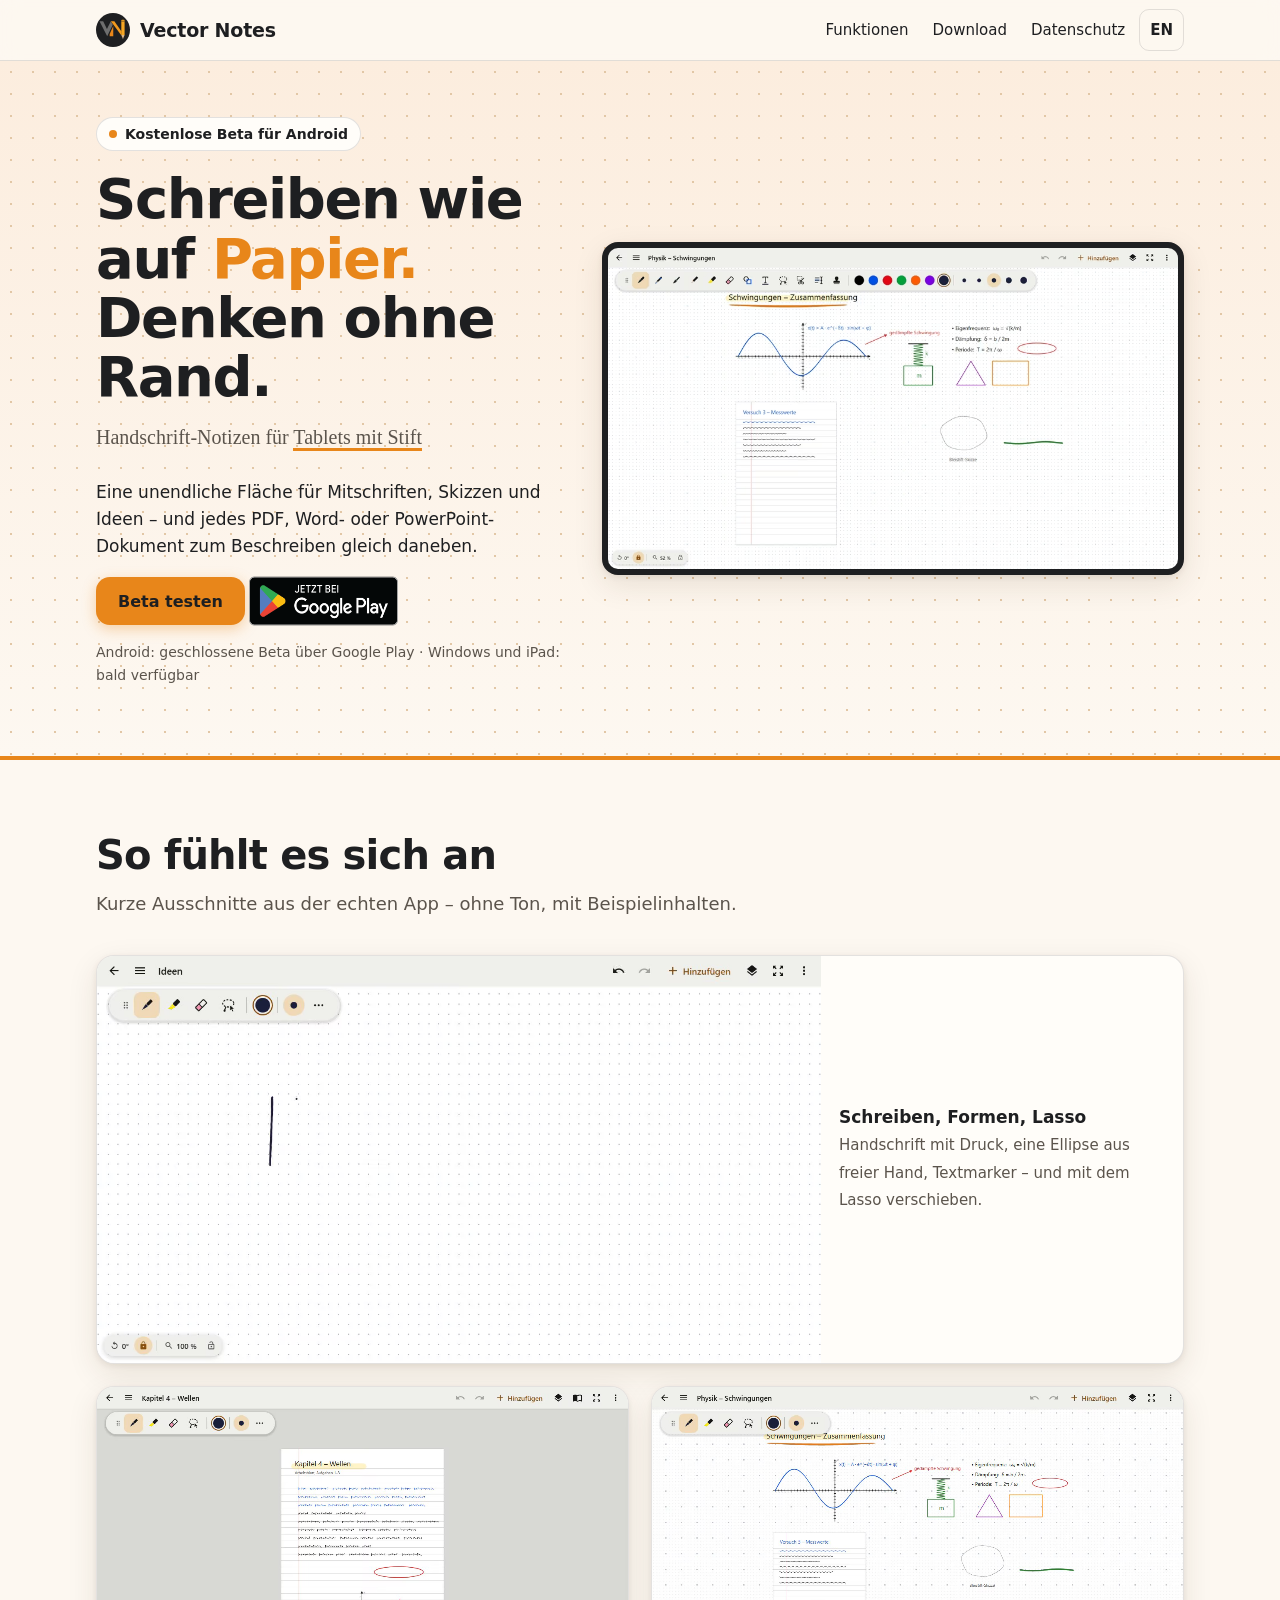
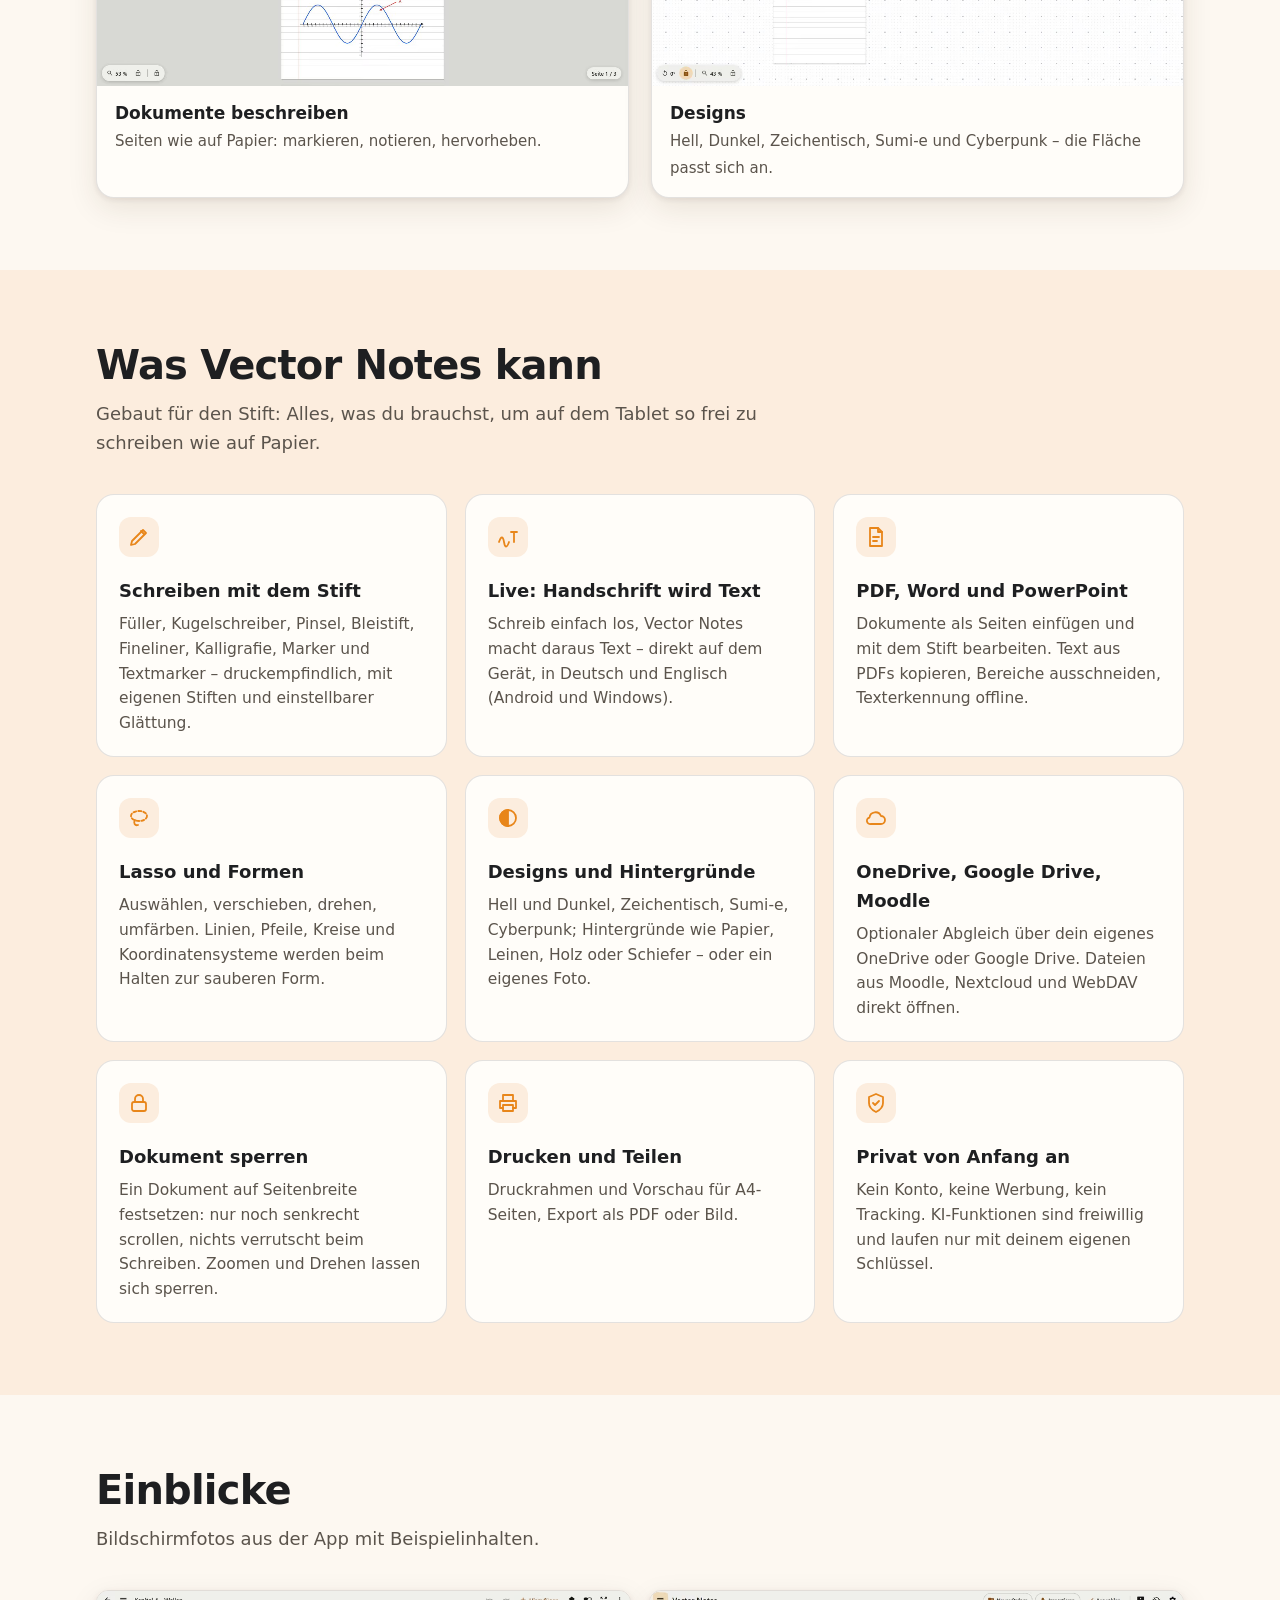
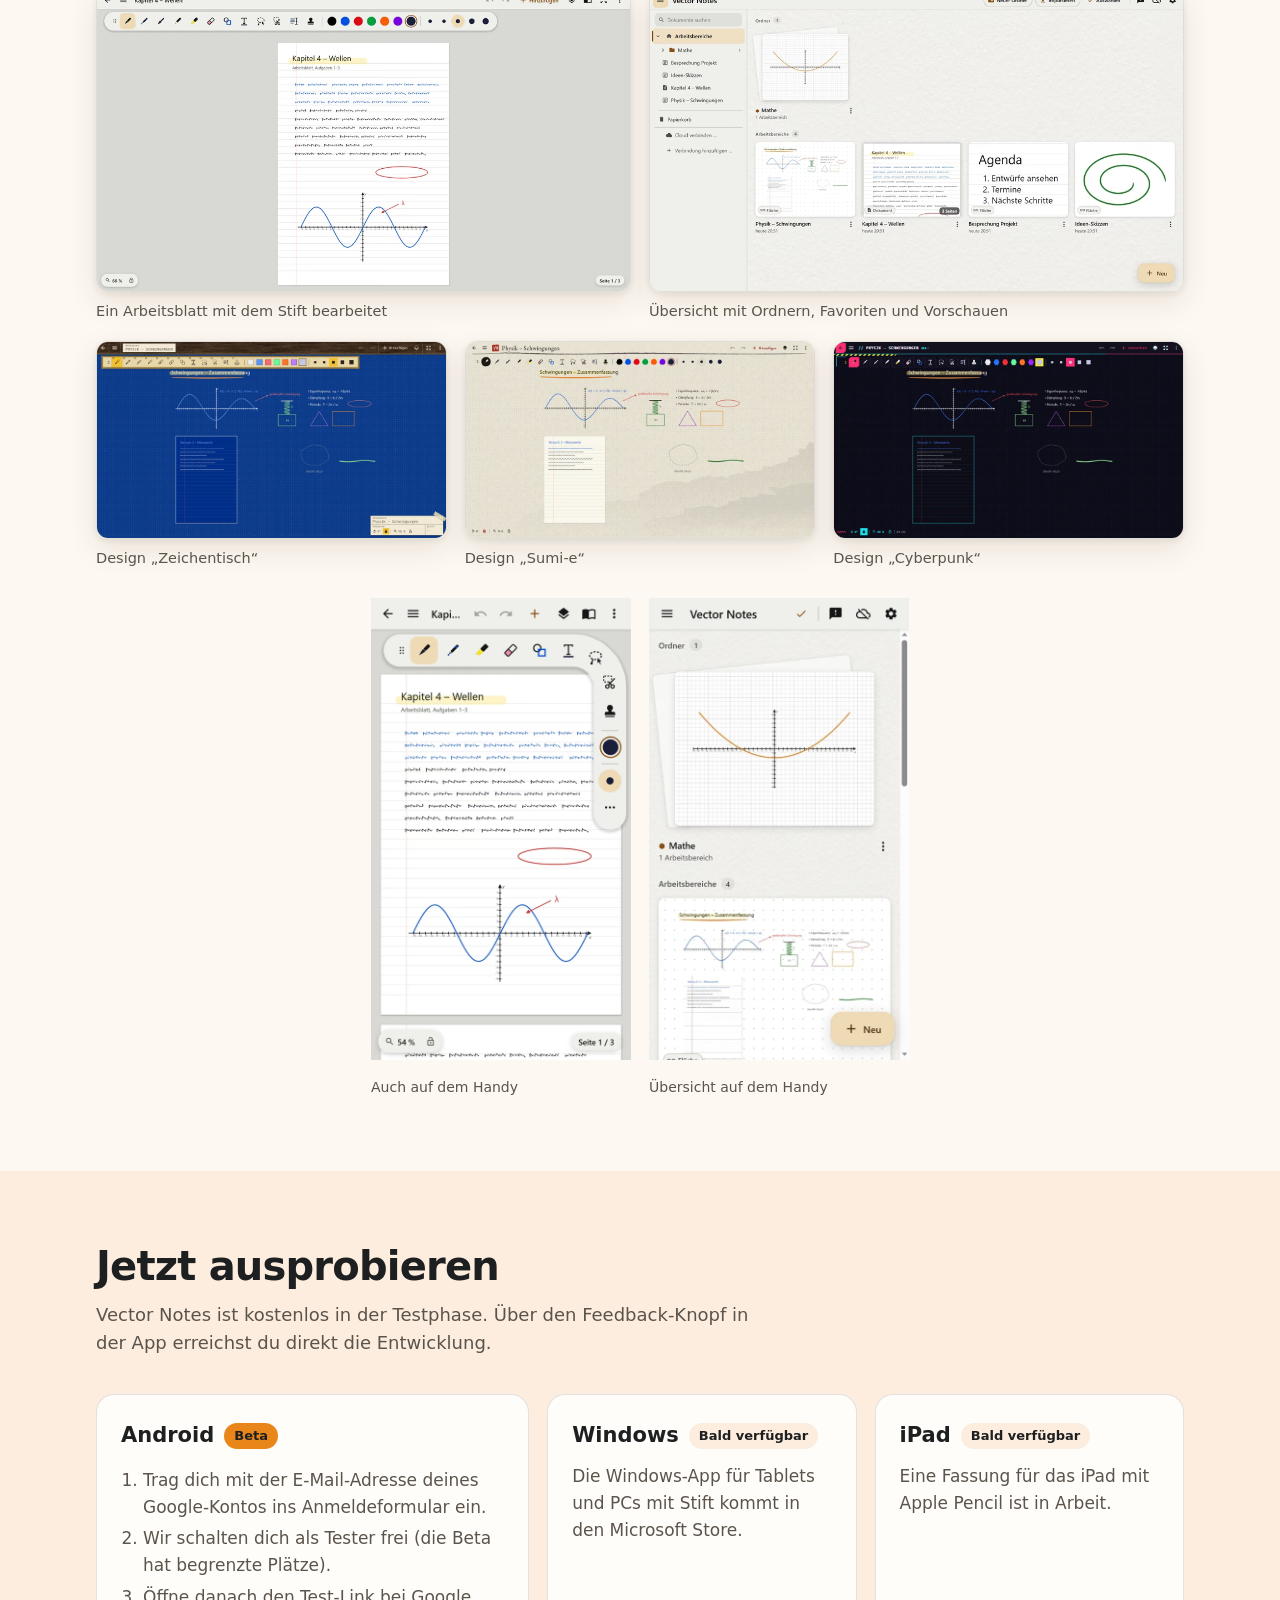
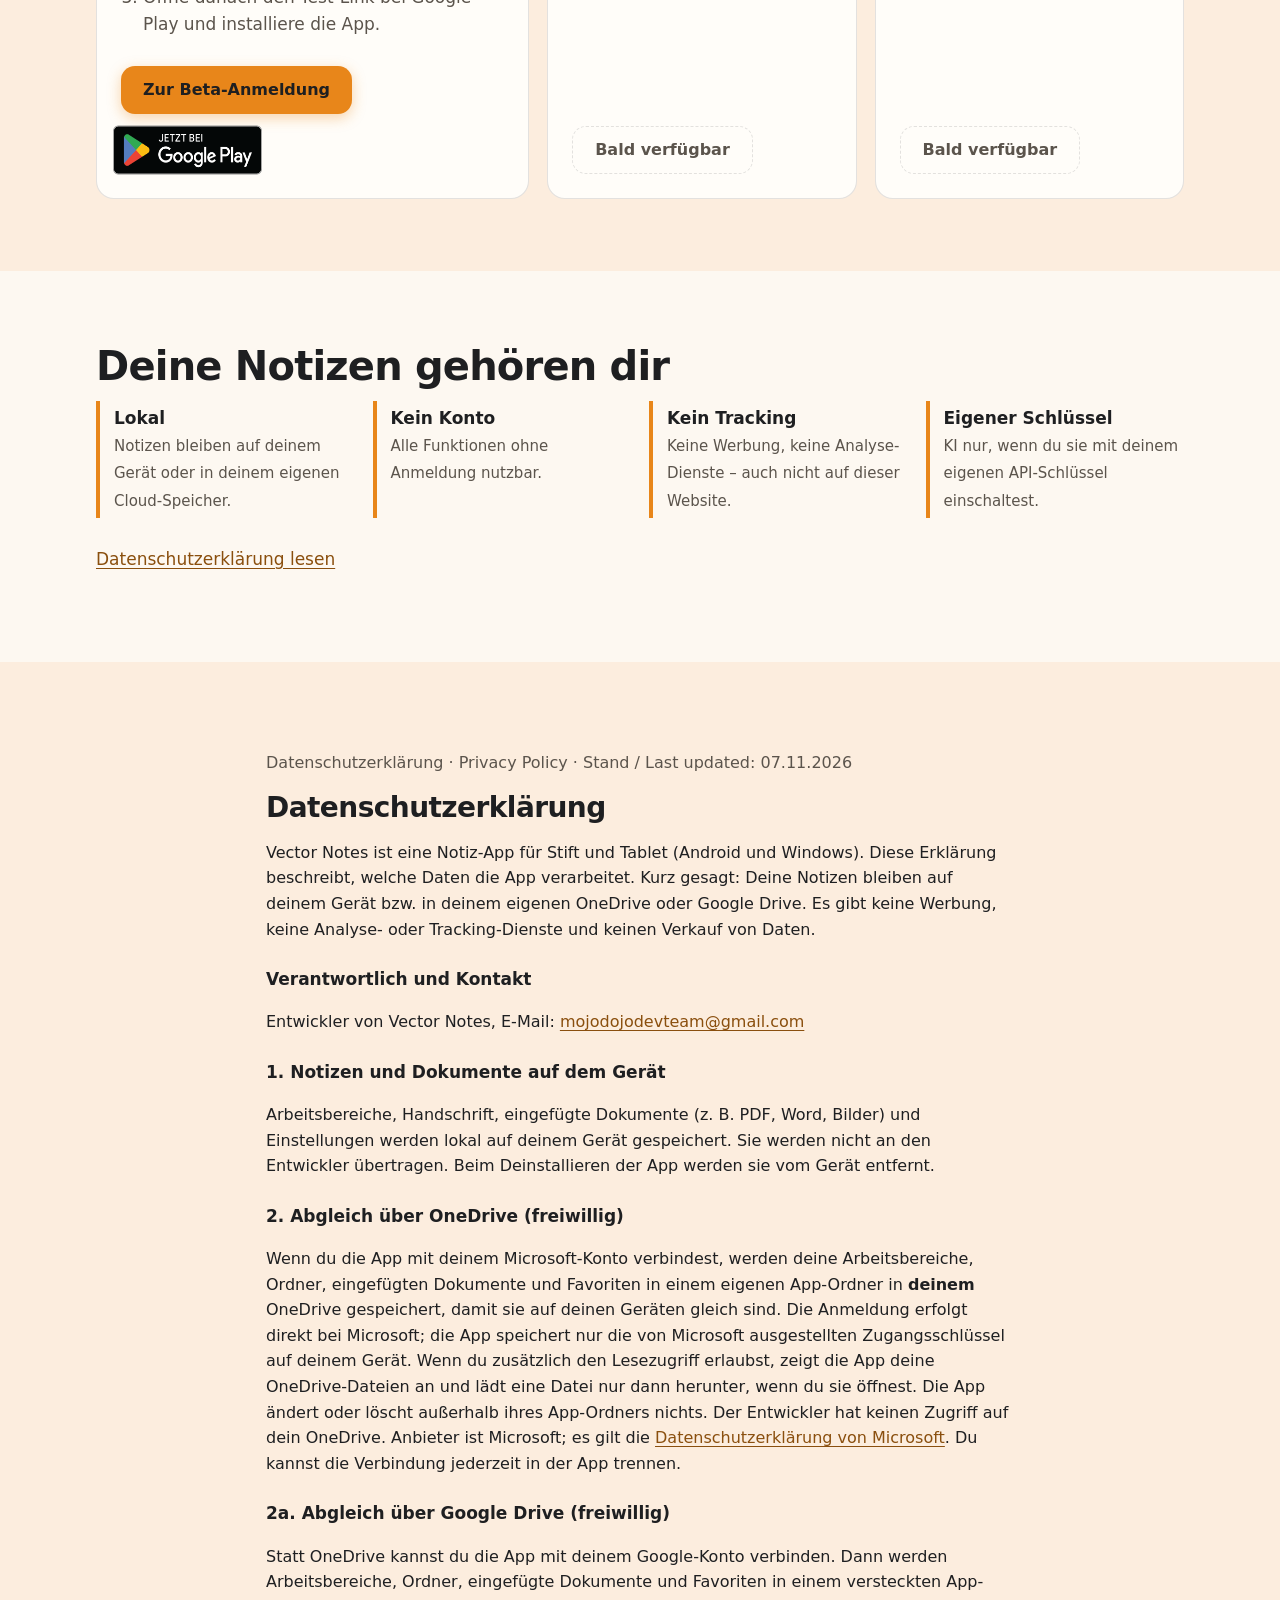
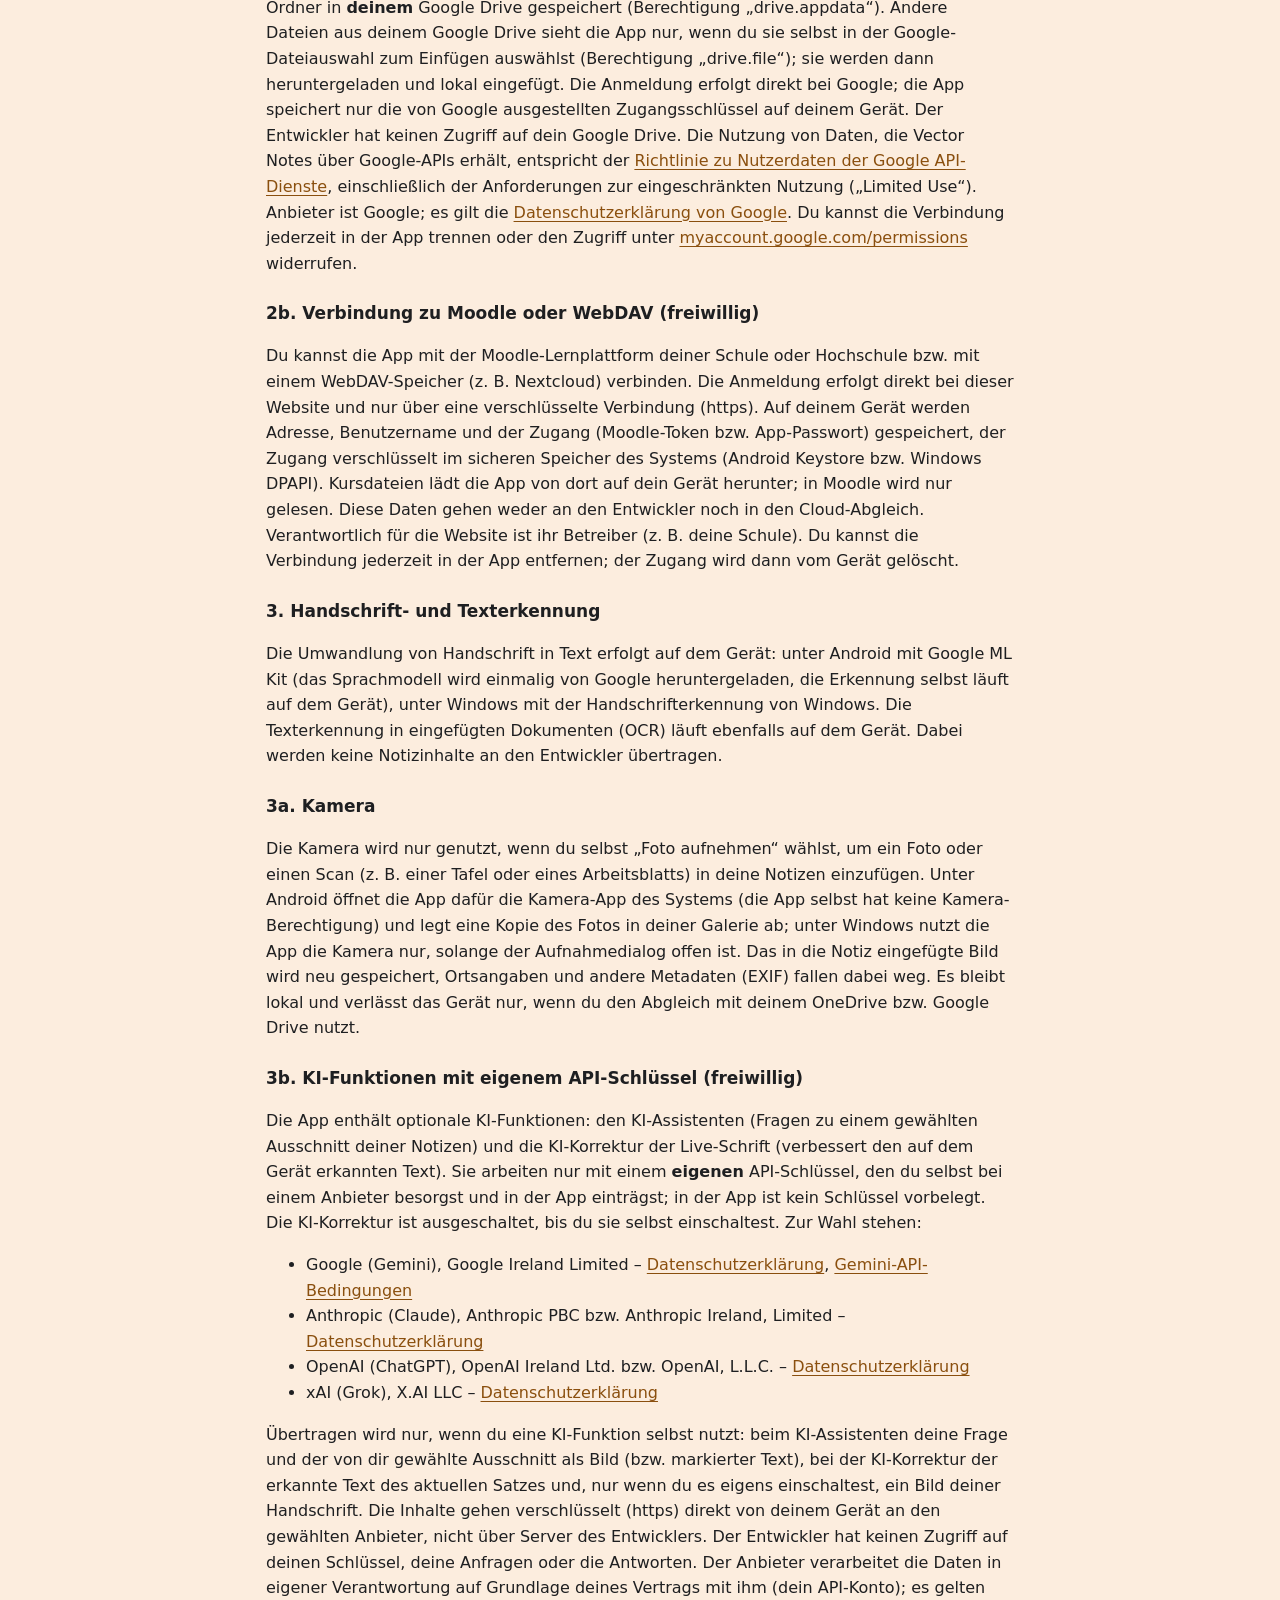
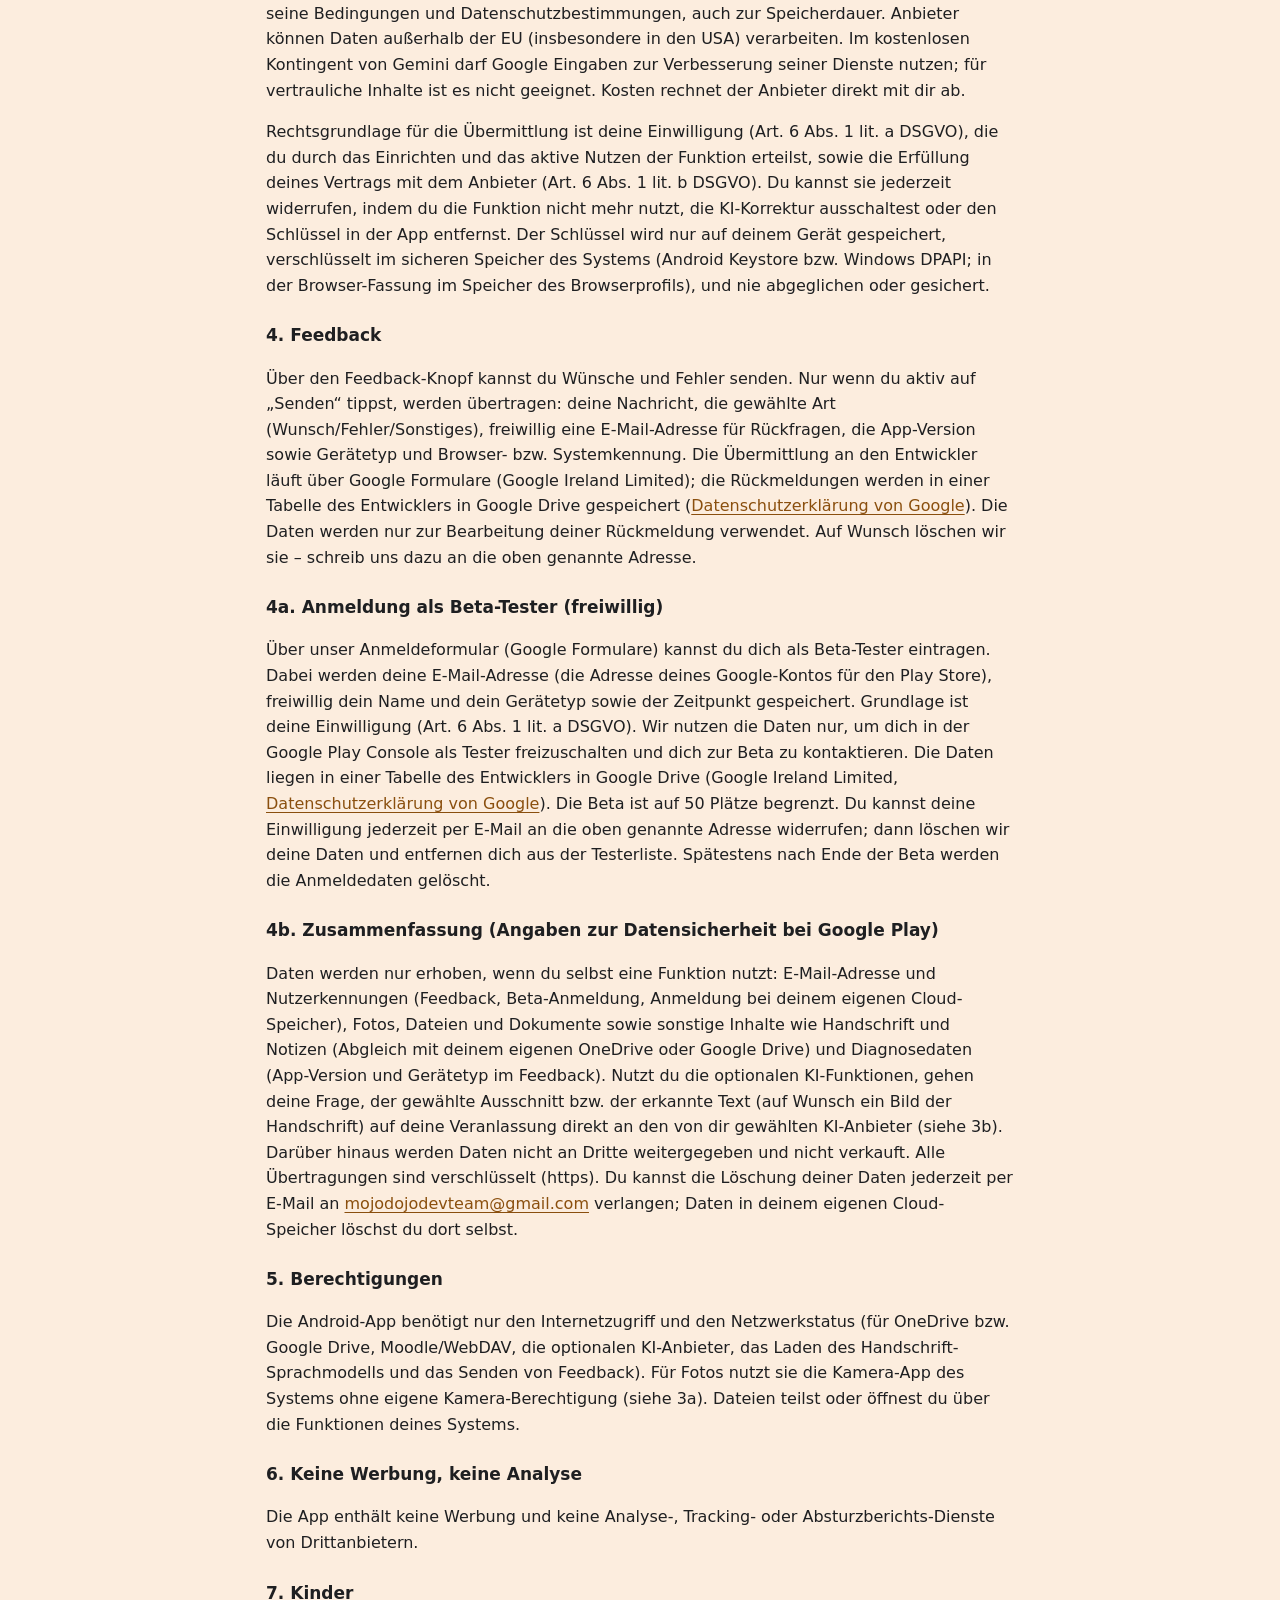
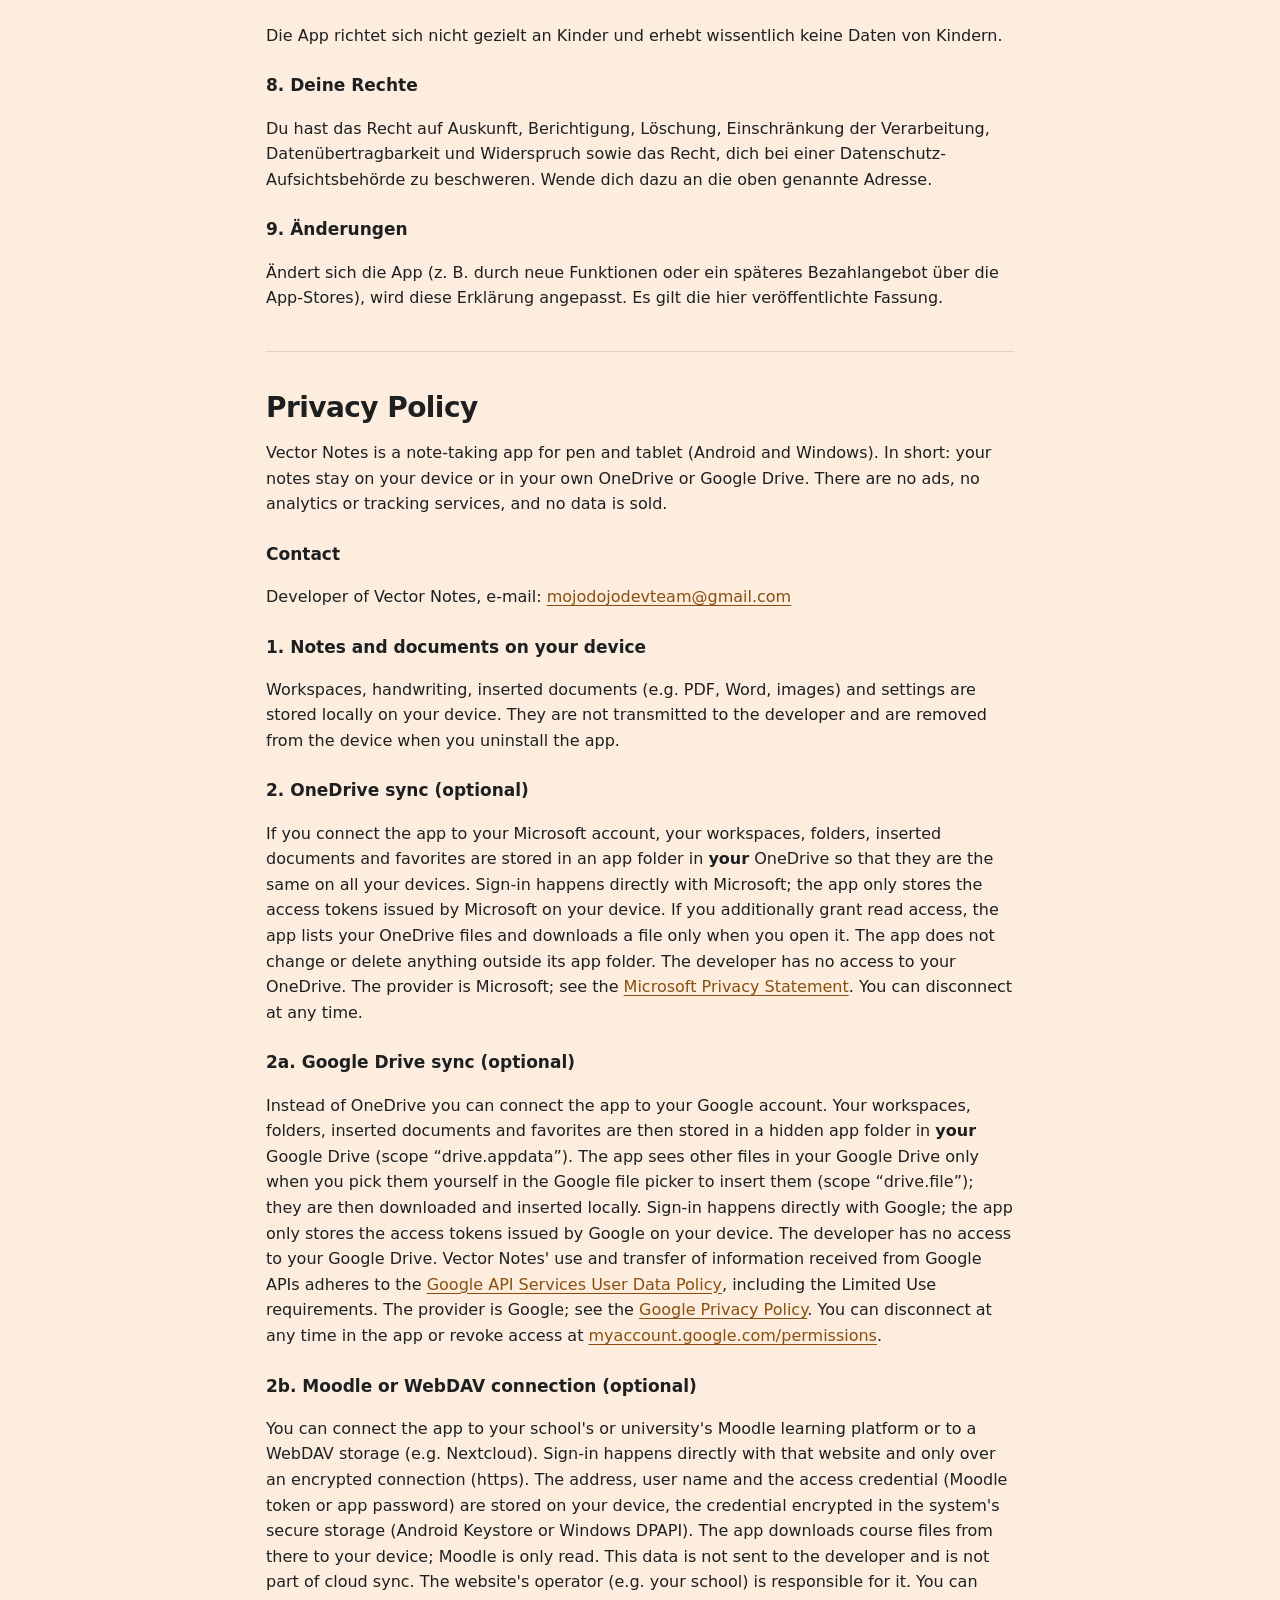
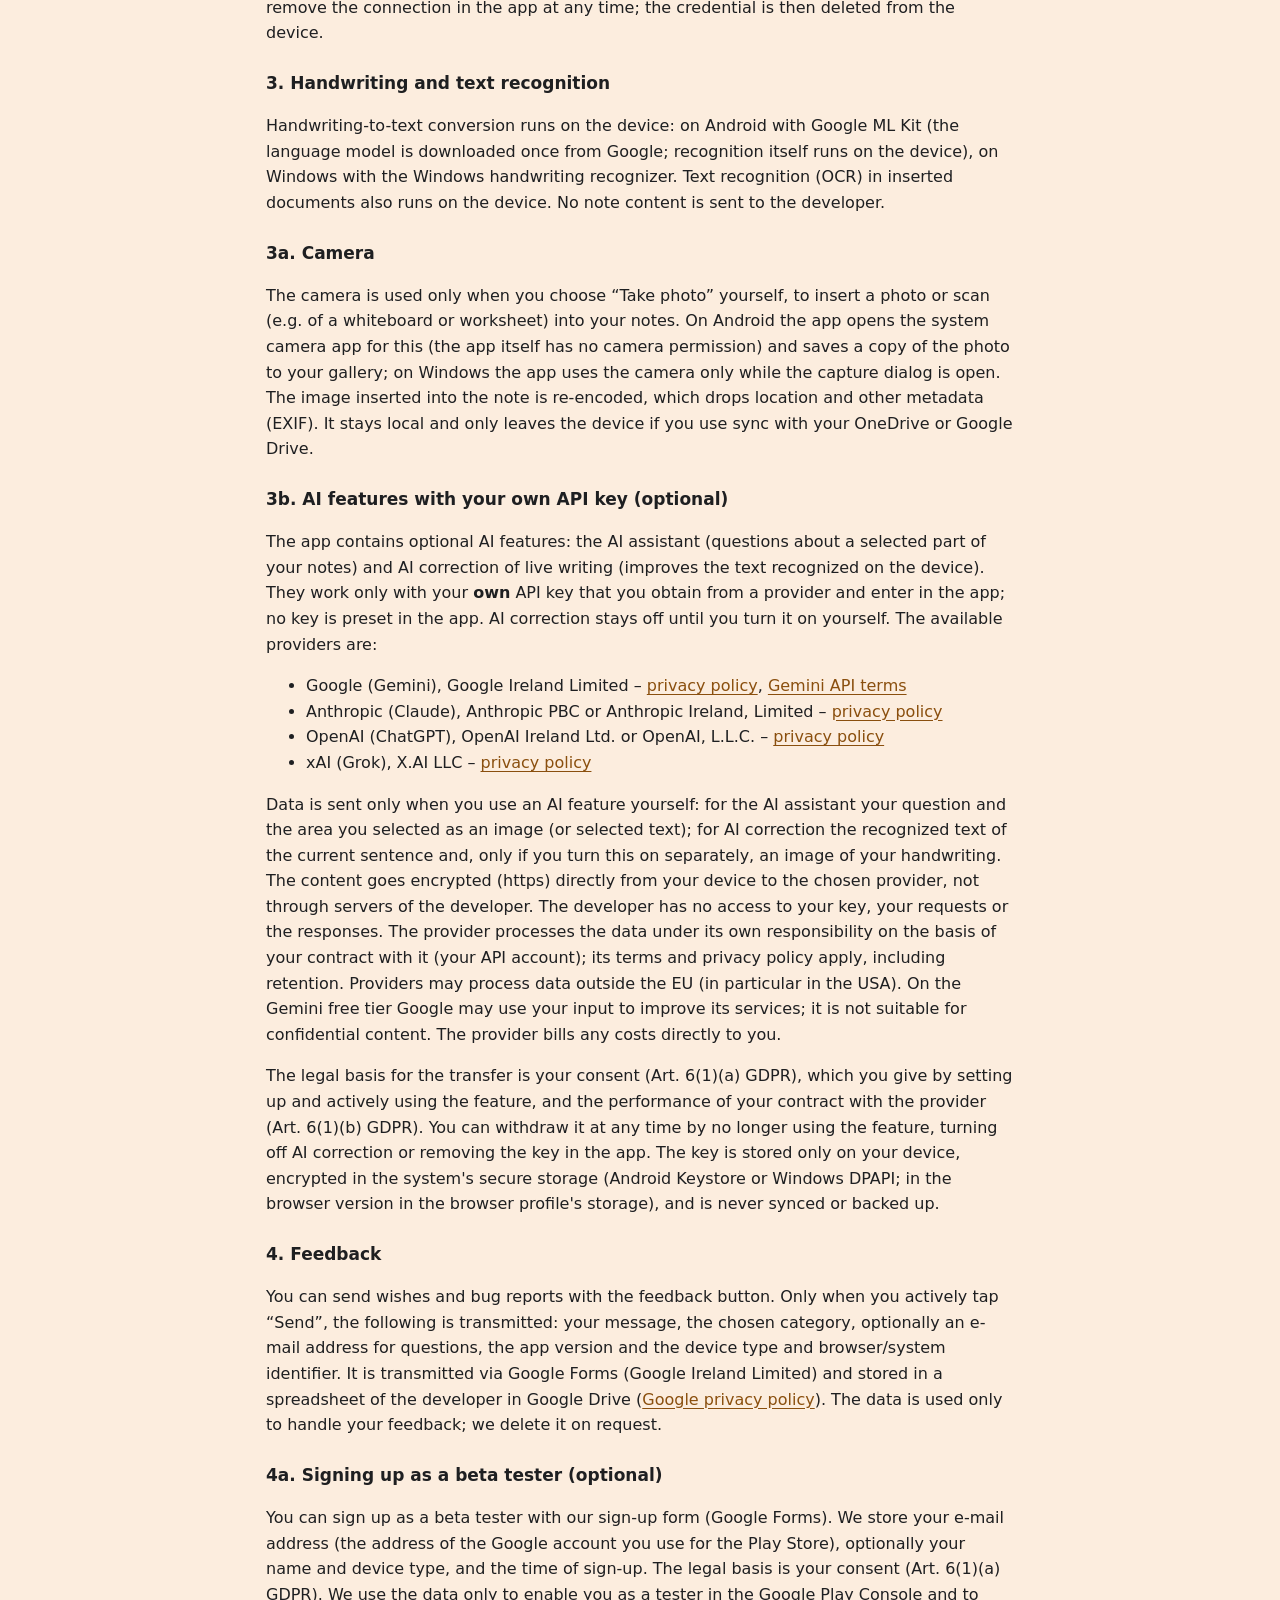
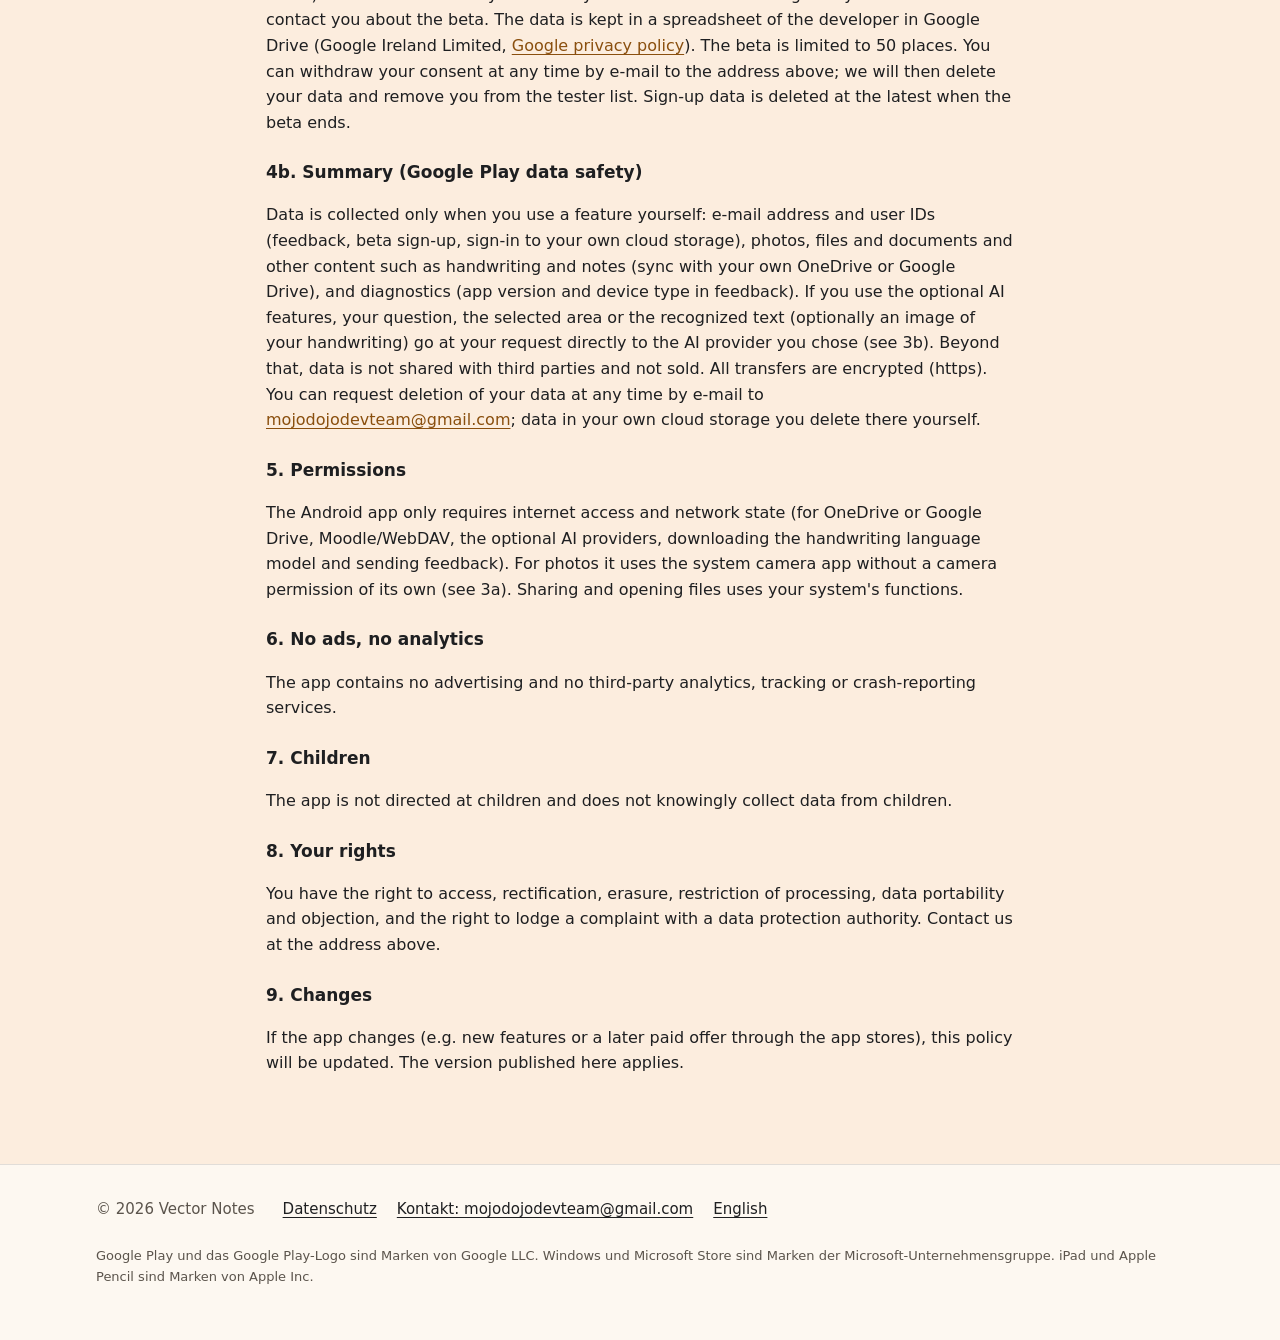
==== commit cbcae346: "Datenschutz: KI-Funktionen für alle (eigener Schlüssel), Anbieter mit Links, Rechtsgrundlage, Play-Z" ====
--- a/index.html
+++ b/index.html
@@ -126,7 +126,7 @@
 </div></section>
 
 <section class="block farbig" id="datenschutz" aria-labelledby="h-ds"><div class="wrap recht">
-<p class="muted" id="h-ds">Datenschutzerklärung · Privacy Policy · Stand / Last updated: 06.11.2026</p>
+<p class="muted" id="h-ds">Datenschutzerklärung · Privacy Policy · Stand / Last updated: 07.11.2026</p>
 <section id="de">
 <h2>Datenschutzerklärung</h2>
 <p>Vector Notes ist eine Notiz-App für Stift und Tablet (Android und Windows). Diese Erklärung beschreibt, welche Daten
@@ -186,14 +186,30 @@
 dabei weg. Es bleibt lokal und verlässt das Gerät nur, wenn du den Abgleich mit deinem OneDrive bzw. Google Drive nutzt.</p>
 
 <h3>3b. KI-Funktionen mit eigenem API-Schlüssel (freiwillig)</h3>
-<p>Die App kann optionale KI-Funktionen enthalten (KI-Assistent, KI-Korrektur der Handschrift). Sie sind standardmäßig
-ausgeschaltet und arbeiten nur mit einem <b>eigenen</b> API-Schlüssel, den du selbst bei einem Anbieter besorgst und in der App
-einträgst: Google (Gemini), Anthropic (Claude), OpenAI (ChatGPT) oder xAI (Grok). Nutzt du eine solche Funktion, sendet die App
-die dafür nötigen Inhalte (z. B. deine Frage, markierten Text oder ein Bild der Handschrift) direkt von deinem Gerät an den
-gewählten Anbieter. Es gelten dessen Bedingungen und Datenschutzbestimmungen; bei kostenlosen Schlüsseln kann der Anbieter Eingaben
-zur Verbesserung seiner Dienste nutzen. Der Schlüssel wird nur auf deinem Gerät gespeichert, verschlüsselt im sicheren Speicher des
-Systems (Android Keystore bzw. Windows DPAPI), und nicht abgeglichen. Der Entwickler erhält weder deinen Schlüssel noch deine
-Anfragen oder die Antworten.</p>
+<p>Die App enthält optionale KI-Funktionen: den KI-Assistenten (Fragen zu einem gewählten Ausschnitt deiner Notizen) und die
+KI-Korrektur der Live-Schrift (verbessert den auf dem Gerät erkannten Text). Sie arbeiten nur mit einem <b>eigenen</b> API-Schlüssel,
+den du selbst bei einem Anbieter besorgst und in der App einträgst; in der App ist kein Schlüssel vorbelegt. Die KI-Korrektur ist
+ausgeschaltet, bis du sie selbst einschaltest. Zur Wahl stehen:</p>
+<ul>
+<li>Google (Gemini), Google Ireland Limited – <a href="https://policies.google.com/privacy">Datenschutzerklärung</a>,
+<a href="https://ai.google.dev/gemini-api/terms">Gemini-API-Bedingungen</a></li>
+<li>Anthropic (Claude), Anthropic PBC bzw. Anthropic Ireland, Limited – <a href="https://www.anthropic.com/legal/privacy">Datenschutzerklärung</a></li>
+<li>OpenAI (ChatGPT), OpenAI Ireland Ltd. bzw. OpenAI, L.L.C. – <a href="https://openai.com/policies/privacy-policy">Datenschutzerklärung</a></li>
+<li>xAI (Grok), X.AI LLC – <a href="https://x.ai/legal/privacy-policy">Datenschutzerklärung</a></li>
+</ul>
+<p>Übertragen wird nur, wenn du eine KI-Funktion selbst nutzt: beim KI-Assistenten deine Frage und der von dir gewählte Ausschnitt
+als Bild (bzw. markierter Text), bei der KI-Korrektur der erkannte Text des aktuellen Satzes und, nur wenn du es eigens einschaltest,
+ein Bild deiner Handschrift. Die Inhalte gehen verschlüsselt (https) direkt von deinem Gerät an den gewählten Anbieter, nicht über
+Server des Entwicklers. Der Entwickler hat keinen Zugriff auf deinen Schlüssel, deine Anfragen oder die Antworten. Der Anbieter
+verarbeitet die Daten in eigener Verantwortung auf Grundlage deines Vertrags mit ihm (dein API-Konto); es gelten seine Bedingungen
+und Datenschutzbestimmungen, auch zur Speicherdauer. Anbieter können Daten außerhalb der EU (insbesondere in den USA) verarbeiten.
+Im kostenlosen Kontingent von Gemini darf Google Eingaben zur Verbesserung seiner Dienste nutzen; für vertrauliche Inhalte ist es
+nicht geeignet. Kosten rechnet der Anbieter direkt mit dir ab.</p>
+<p>Rechtsgrundlage für die Übermittlung ist deine Einwilligung (Art. 6 Abs. 1 lit. a DSGVO), die du durch das Einrichten und das
+aktive Nutzen der Funktion erteilst, sowie die Erfüllung deines Vertrags mit dem Anbieter (Art. 6 Abs. 1 lit. b DSGVO). Du kannst
+sie jederzeit widerrufen, indem du die Funktion nicht mehr nutzt, die KI-Korrektur ausschaltest oder den Schlüssel in der App
+entfernst. Der Schlüssel wird nur auf deinem Gerät gespeichert, verschlüsselt im sicheren Speicher des Systems (Android Keystore
+bzw. Windows DPAPI; in der Browser-Fassung im Speicher des Browserprofils), und nie abgeglichen oder gesichert.</p>
 
 <h3>4. Feedback</h3>
 <p>Über den Feedback-Knopf kannst du Wünsche und Fehler senden. Nur wenn du aktiv auf „Senden“ tippst, werden
@@ -216,8 +232,9 @@
 <h3>4b. Zusammenfassung (Angaben zur Datensicherheit bei Google Play)</h3>
 <p>Daten werden nur erhoben, wenn du selbst eine Funktion nutzt: E-Mail-Adresse und Nutzerkennungen (Feedback, Beta-Anmeldung,
 Anmeldung bei deinem eigenen Cloud-Speicher), Fotos, Dateien und Dokumente sowie sonstige Inhalte wie Handschrift und Notizen
-(Abgleich mit deinem eigenen OneDrive oder Google Drive) und Diagnosedaten (App-Version und Gerätetyp im Feedback). Daten werden
-nicht an Dritte weitergegeben und nicht verkauft. Alle Übertragungen sind verschlüsselt (https). Du kannst die Löschung deiner
+(Abgleich mit deinem eigenen OneDrive oder Google Drive) und Diagnosedaten (App-Version und Gerätetyp im Feedback). Nutzt du die optionalen KI-Funktionen, gehen deine Frage, der gewählte
+Ausschnitt bzw. der erkannte Text (auf Wunsch ein Bild der Handschrift) auf deine Veranlassung direkt an den von dir gewählten
+KI-Anbieter (siehe 3b). Darüber hinaus werden Daten nicht an Dritte weitergegeben und nicht verkauft. Alle Übertragungen sind verschlüsselt (https). Du kannst die Löschung deiner
 Daten jederzeit per E-Mail an <a href="mailto:mojodojodevteam@gmail.com">mojodojodevteam@gmail.com</a> verlangen; Daten in deinem
 eigenen Cloud-Speicher löschst du dort selbst.</p>
 
@@ -297,13 +314,29 @@
 sync with your OneDrive or Google Drive.</p>
 
 <h3>3b. AI features with your own API key (optional)</h3>
-<p>The app may contain optional AI features (AI assistant, AI correction of handwriting). They are off by default and work only
-with your <b>own</b> API key that you obtain from a provider and enter in the app: Google (Gemini), Anthropic (Claude), OpenAI
-(ChatGPT) or xAI (Grok). When you use such a feature, the app sends the content needed for it (e.g. your question, selected text
-or an image of the handwriting) directly from your device to the chosen provider. That provider's terms and privacy policy apply;
-with free keys the provider may use your input to improve its services. The key is stored only on your device, encrypted in the
-system's secure storage (Android Keystore or Windows DPAPI), and is not synced. The developer receives neither your key nor your
-requests or the responses.</p>
+<p>The app contains optional AI features: the AI assistant (questions about a selected part of your notes) and AI correction of
+live writing (improves the text recognized on the device). They work only with your <b>own</b> API key that you obtain from a
+provider and enter in the app; no key is preset in the app. AI correction stays off until you turn it on yourself. The available
+providers are:</p>
+<ul>
+<li>Google (Gemini), Google Ireland Limited – <a href="https://policies.google.com/privacy">privacy policy</a>,
+<a href="https://ai.google.dev/gemini-api/terms">Gemini API terms</a></li>
+<li>Anthropic (Claude), Anthropic PBC or Anthropic Ireland, Limited – <a href="https://www.anthropic.com/legal/privacy">privacy policy</a></li>
+<li>OpenAI (ChatGPT), OpenAI Ireland Ltd. or OpenAI, L.L.C. – <a href="https://openai.com/policies/privacy-policy">privacy policy</a></li>
+<li>xAI (Grok), X.AI LLC – <a href="https://x.ai/legal/privacy-policy">privacy policy</a></li>
+</ul>
+<p>Data is sent only when you use an AI feature yourself: for the AI assistant your question and the area you selected as an image
+(or selected text); for AI correction the recognized text of the current sentence and, only if you turn this on separately, an
+image of your handwriting. The content goes encrypted (https) directly from your device to the chosen provider, not through
+servers of the developer. The developer has no access to your key, your requests or the responses. The provider processes the
+data under its own responsibility on the basis of your contract with it (your API account); its terms and privacy policy apply,
+including retention. Providers may process data outside the EU (in particular in the USA). On the Gemini free tier Google may
+use your input to improve its services; it is not suitable for confidential content. The provider bills any costs directly to you.</p>
+<p>The legal basis for the transfer is your consent (Art. 6(1)(a) GDPR), which you give by setting up and actively using the
+feature, and the performance of your contract with the provider (Art. 6(1)(b) GDPR). You can withdraw it at any time by no longer
+using the feature, turning off AI correction or removing the key in the app. The key is stored only on your device, encrypted in
+the system's secure storage (Android Keystore or Windows DPAPI; in the browser version in the browser profile's storage), and is
+never synced or backed up.</p>
 
 <h3>4. Feedback</h3>
 <p>You can send wishes and bug reports with the feedback button. Only when you actively tap “Send”, the following is
@@ -324,7 +357,9 @@
 <h3>4b. Summary (Google Play data safety)</h3>
 <p>Data is collected only when you use a feature yourself: e-mail address and user IDs (feedback, beta sign-up, sign-in to your
 own cloud storage), photos, files and documents and other content such as handwriting and notes (sync with your own OneDrive or
-Google Drive), and diagnostics (app version and device type in feedback). Data is not shared with third parties and not sold. All
+Google Drive), and diagnostics (app version and device type in feedback). If you use the optional AI features, your question, the selected area or the recognized
+text (optionally an image of your handwriting) go at your request directly to the AI provider you chose (see 3b). Beyond that,
+data is not shared with third parties and not sold. All
 transfers are encrypted (https). You can request deletion of your data at any time by e-mail to
 <a href="mailto:mojodojodevteam@gmail.com">mojodojodevteam@gmail.com</a>; data in your own cloud storage you delete there
 yourself.</p>
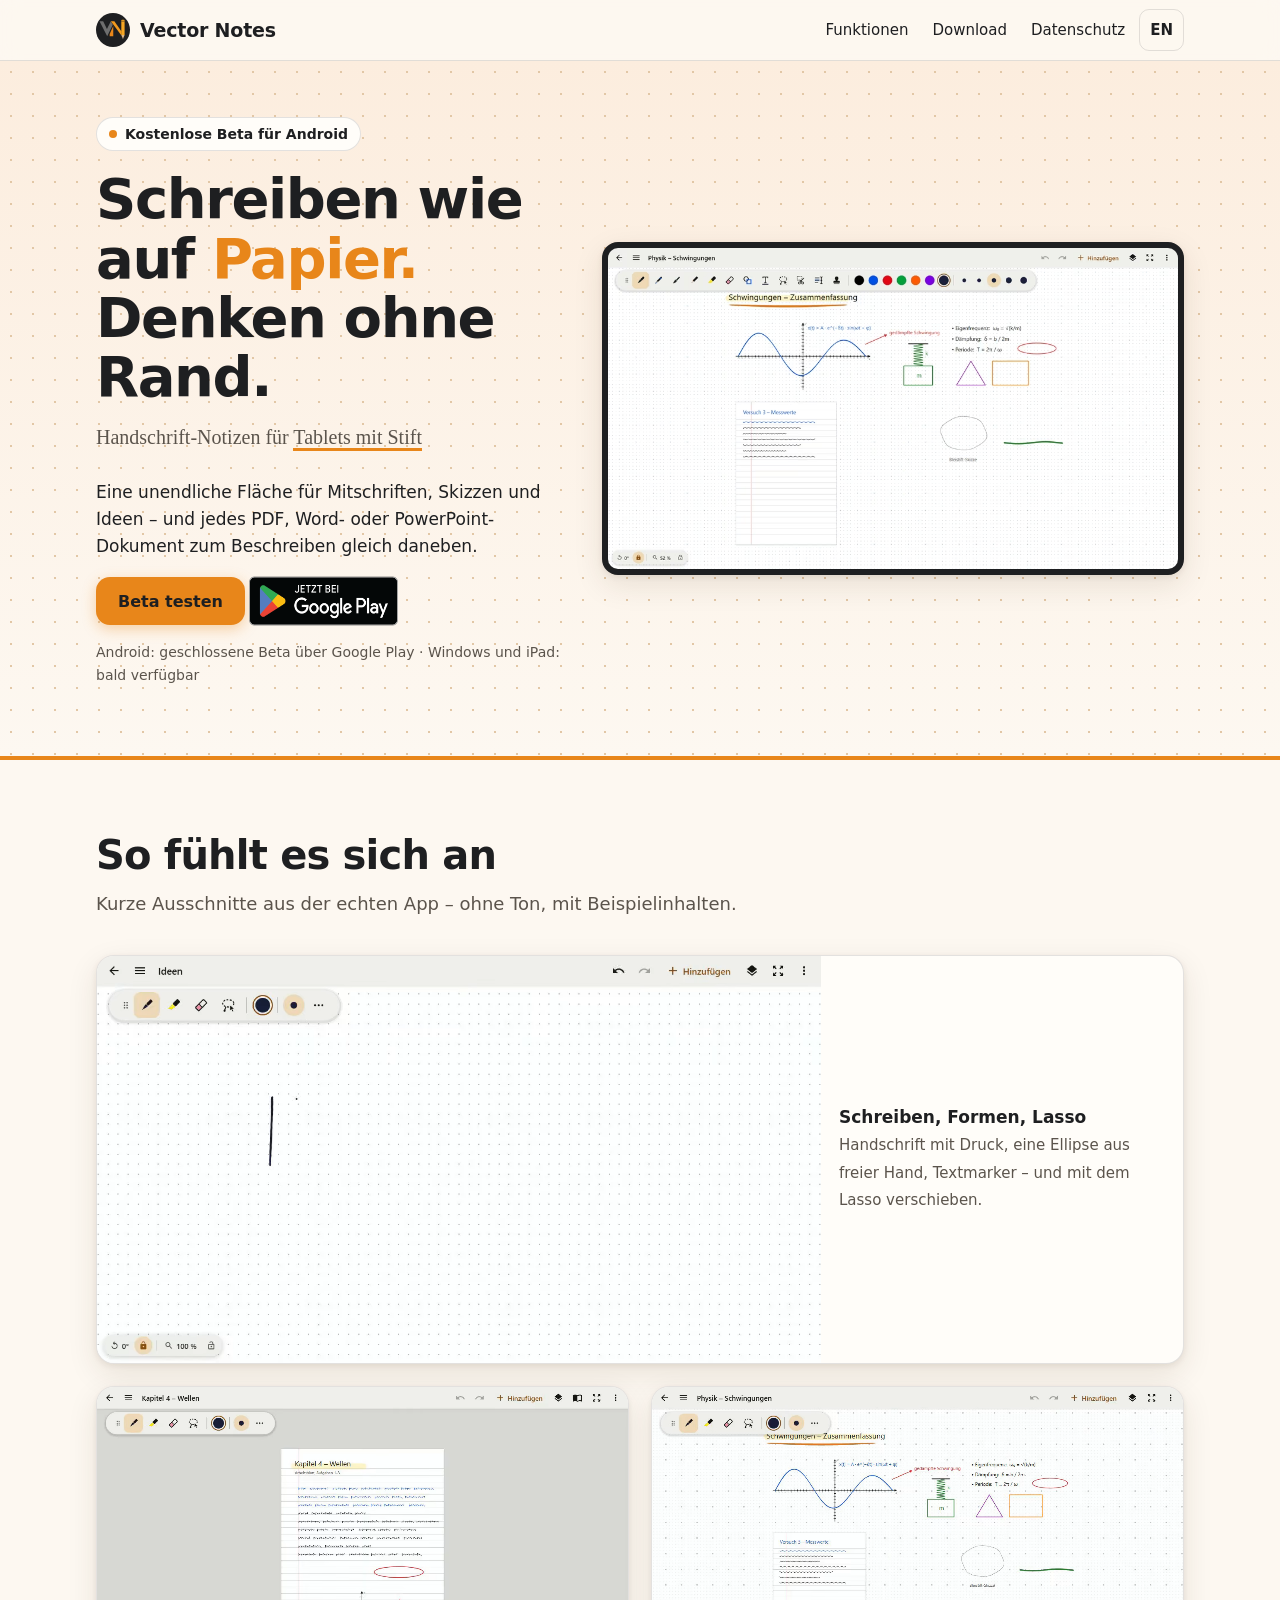
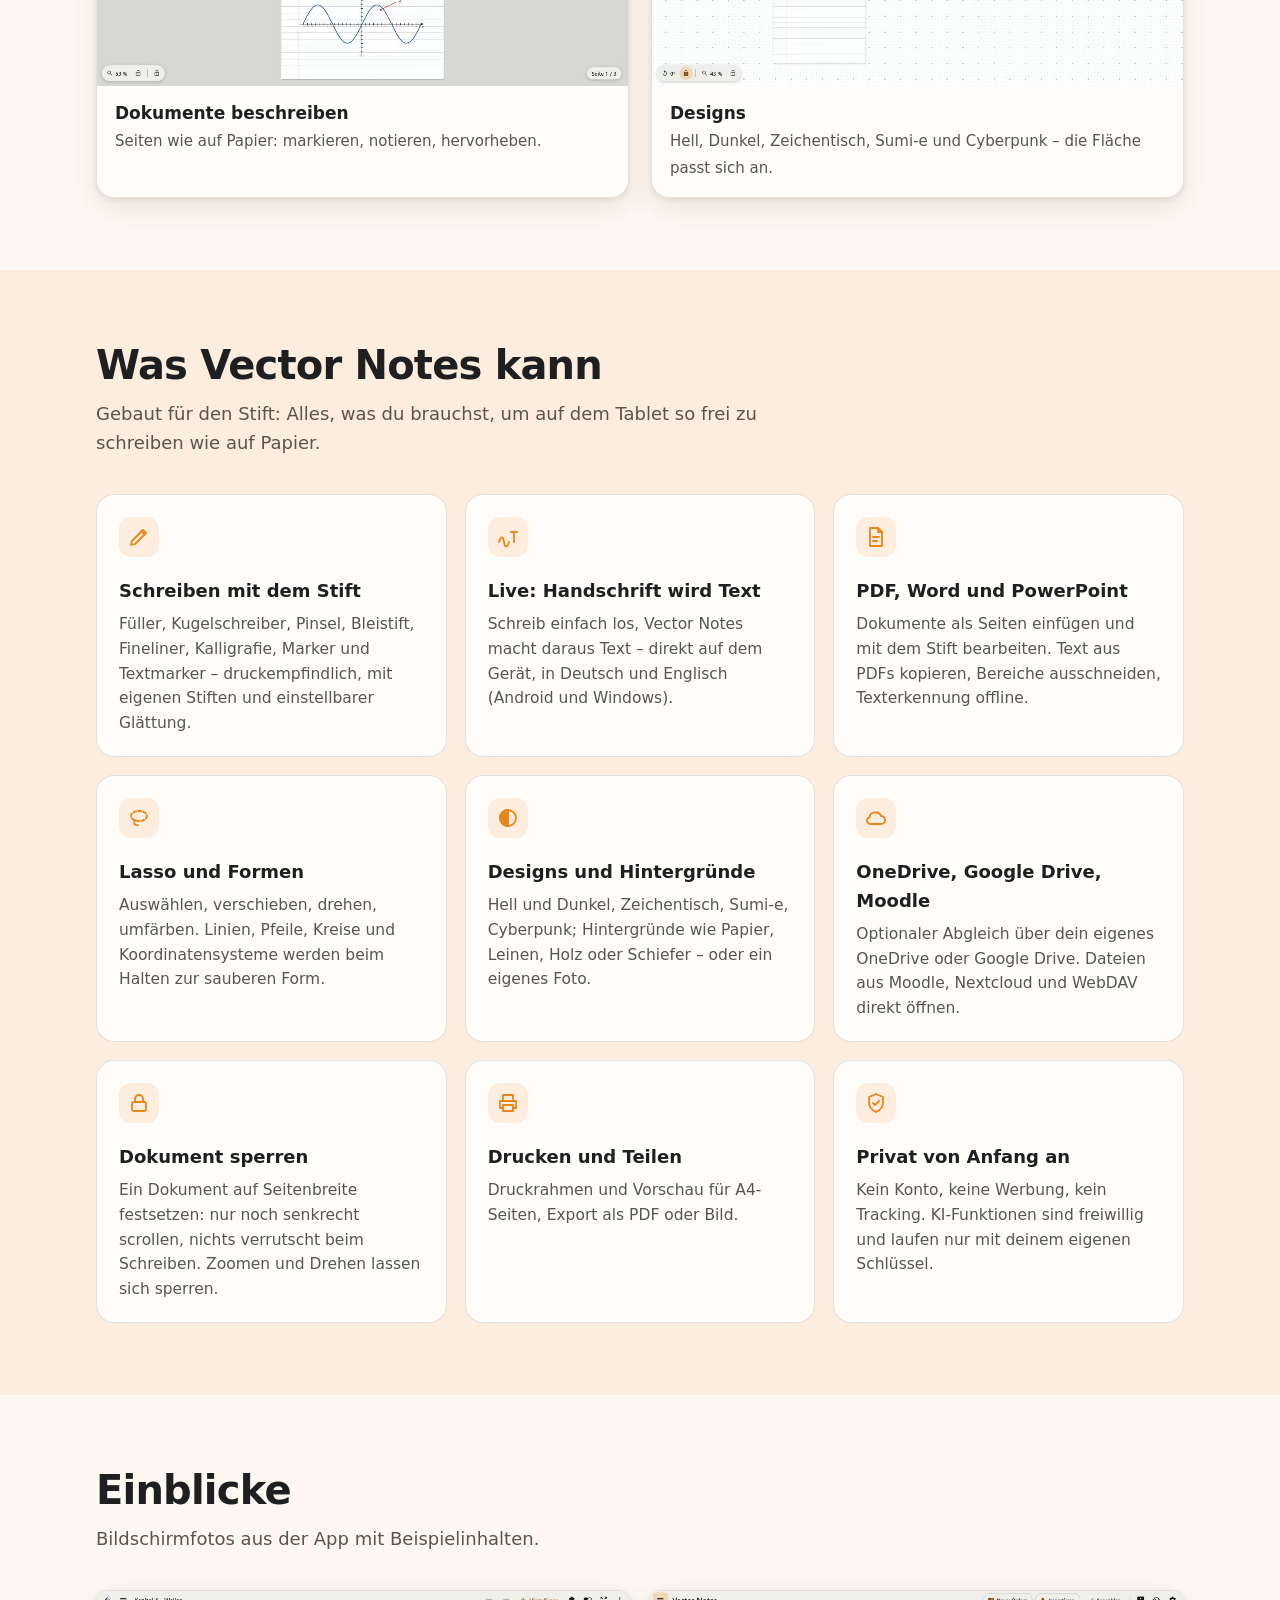
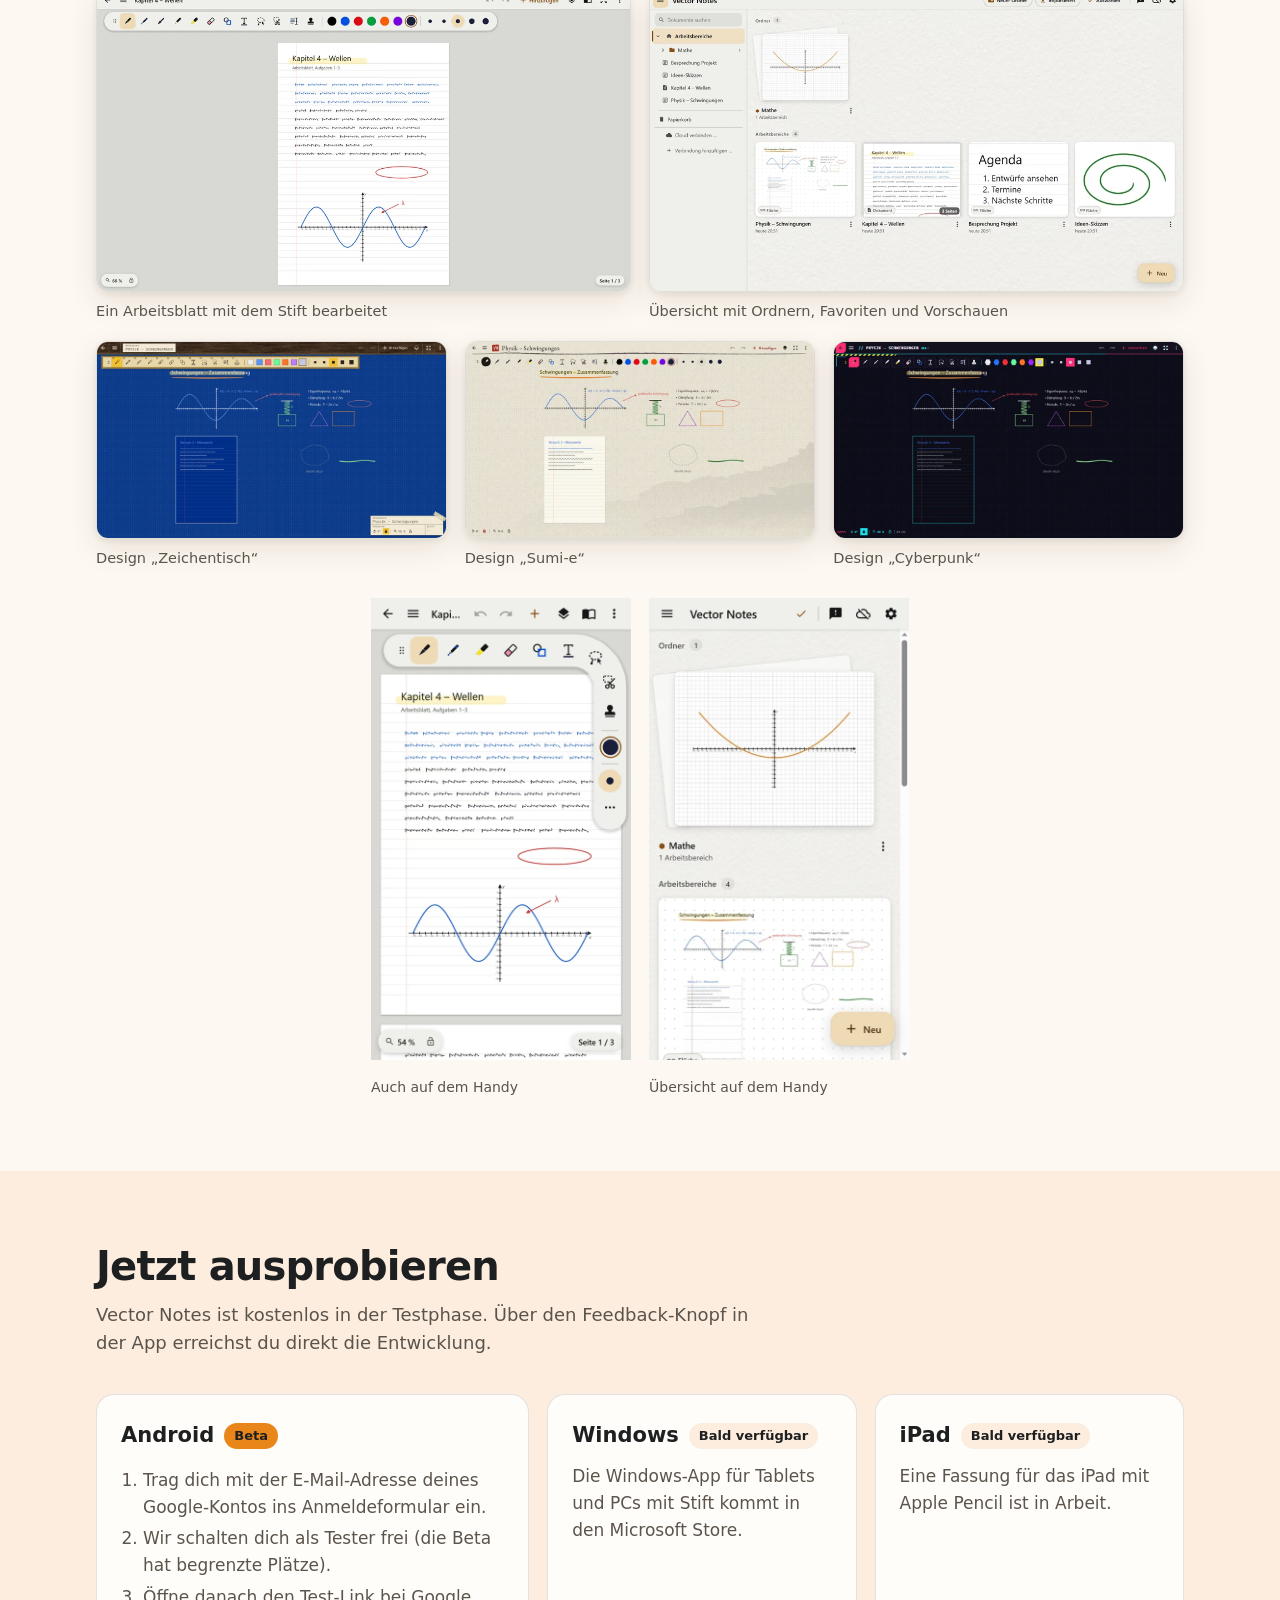
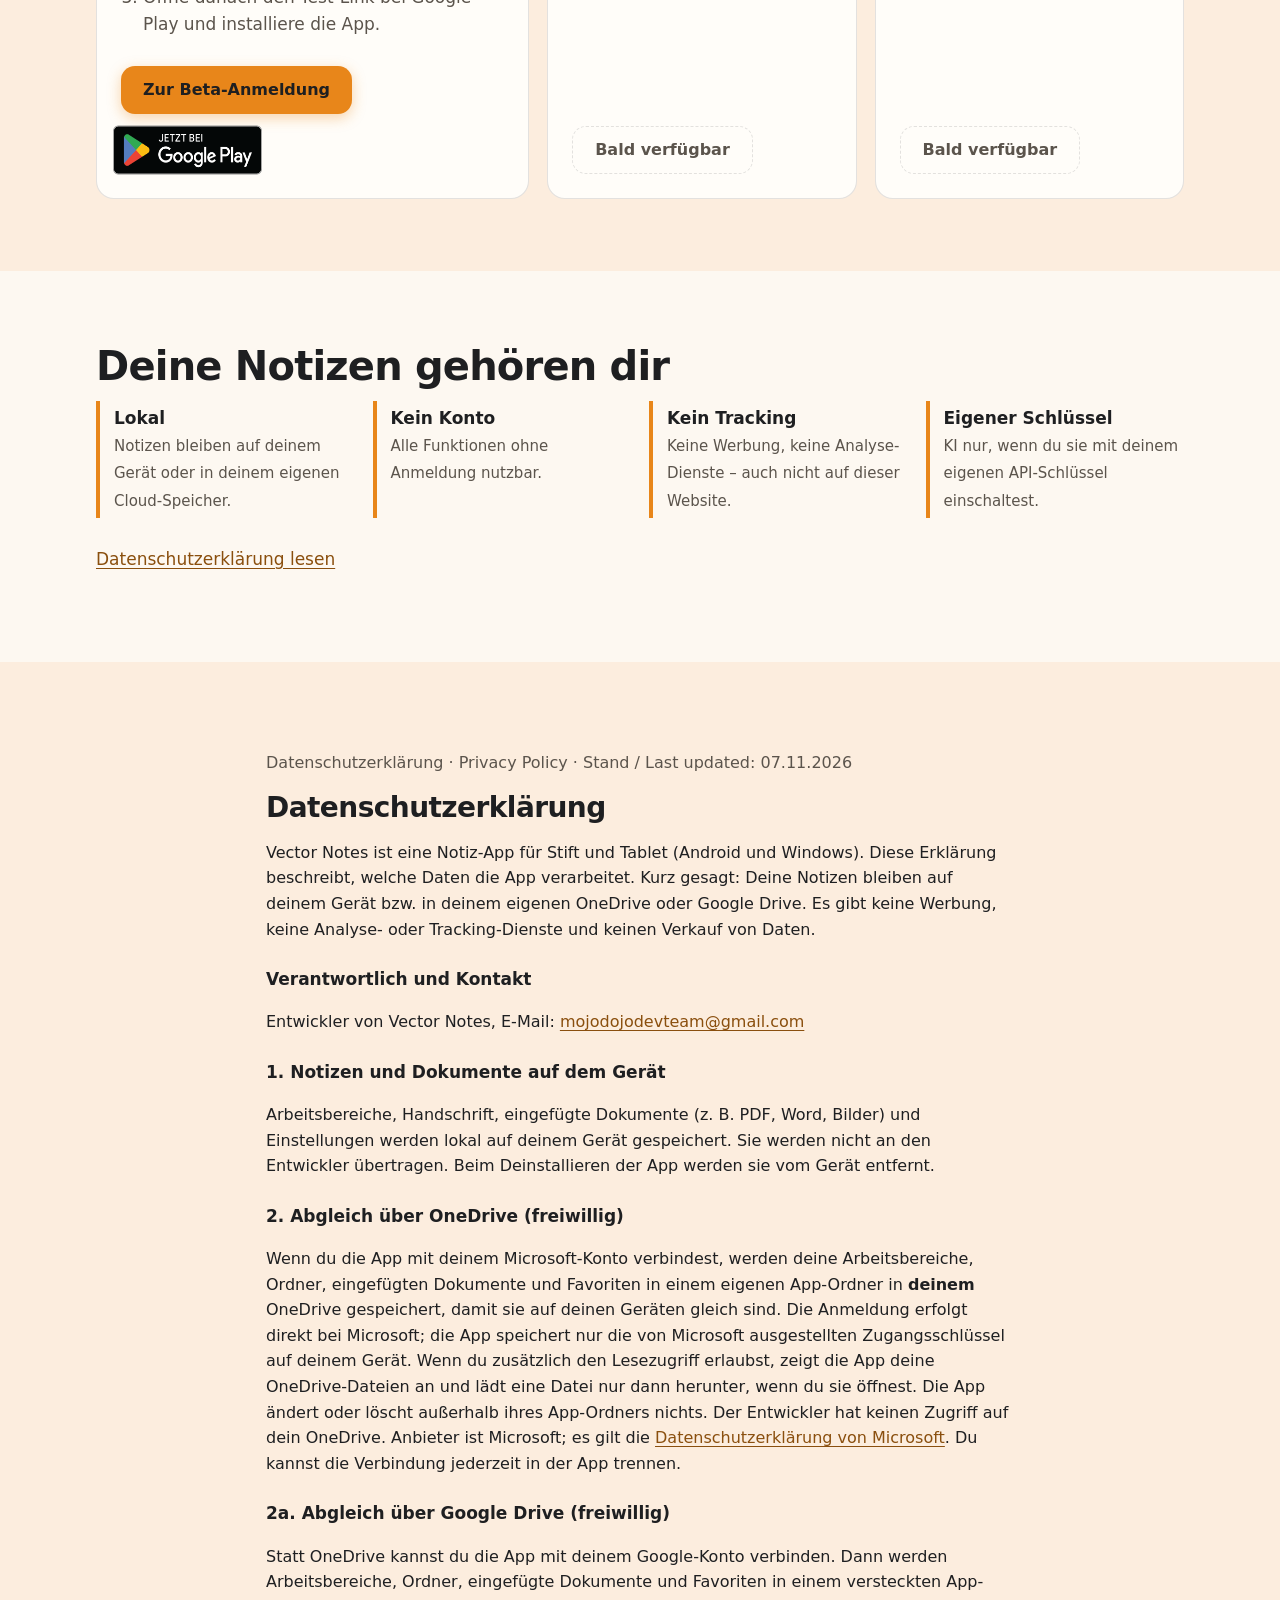
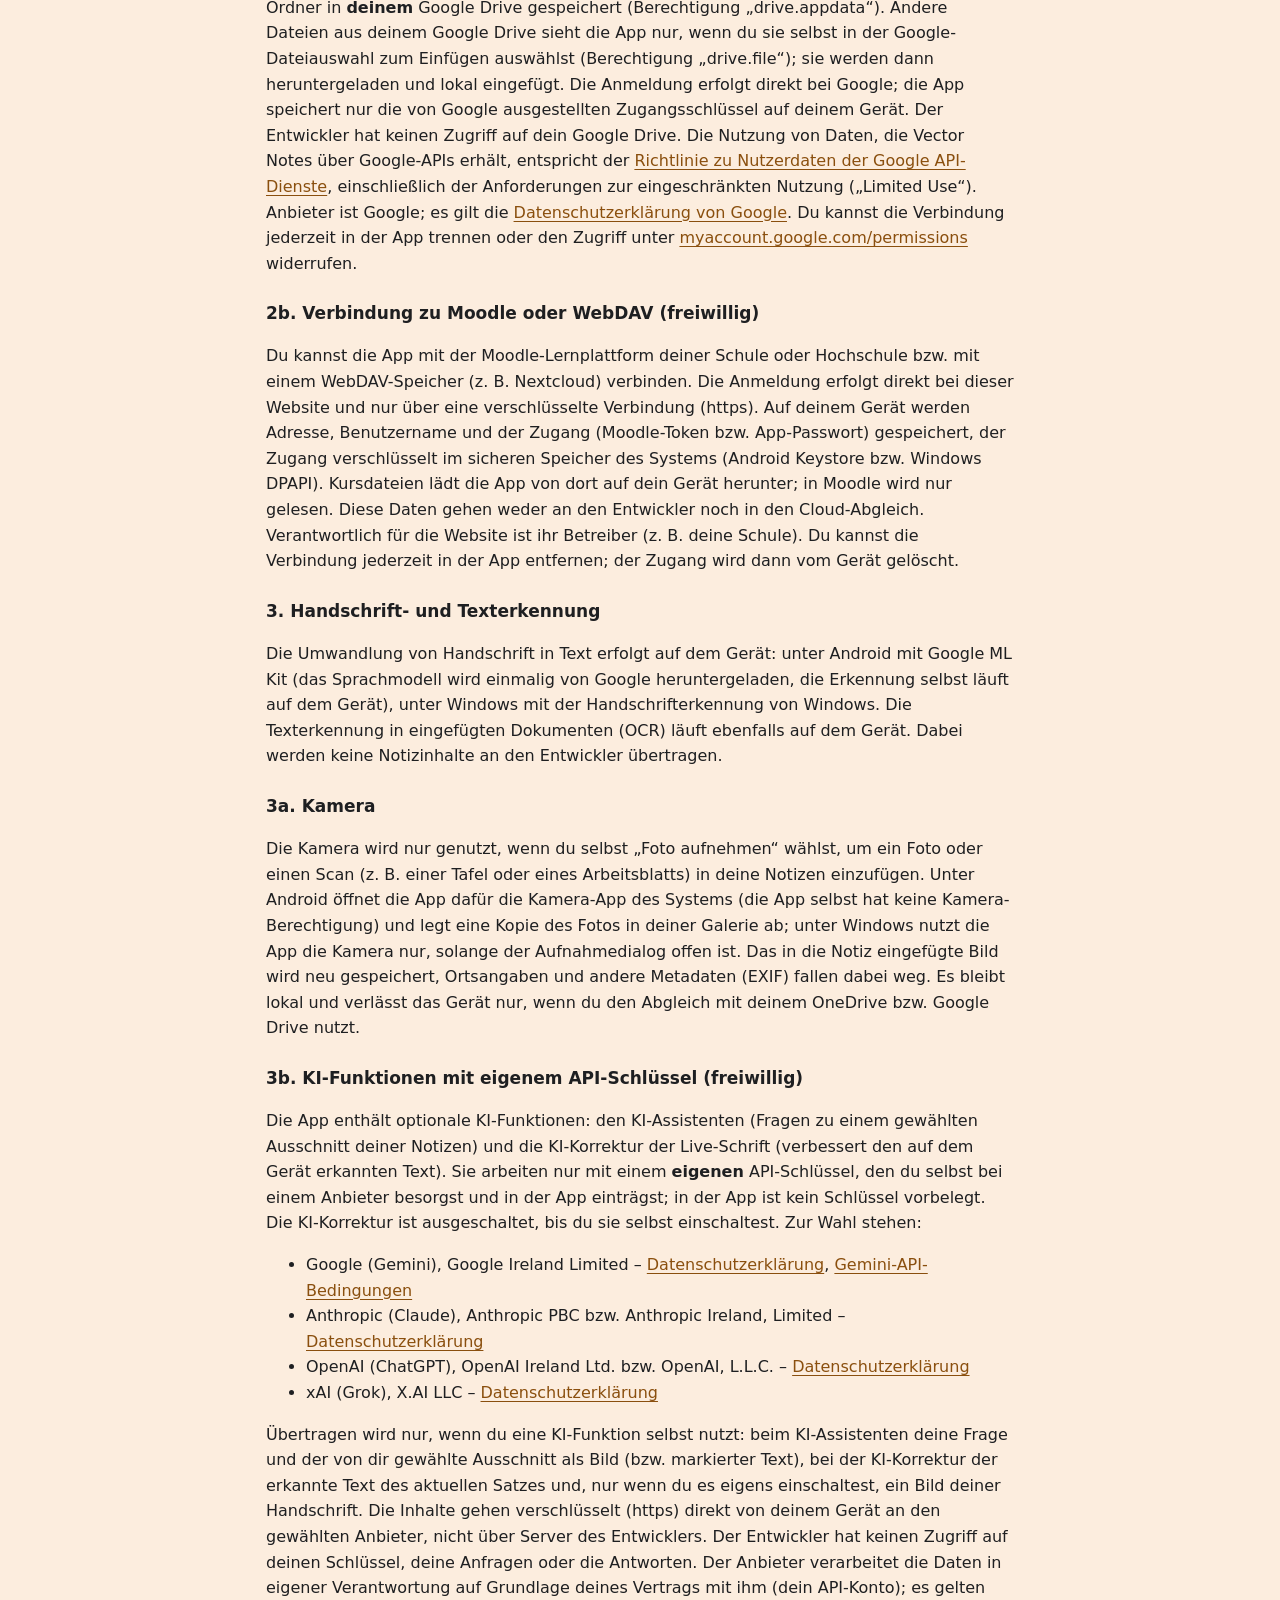
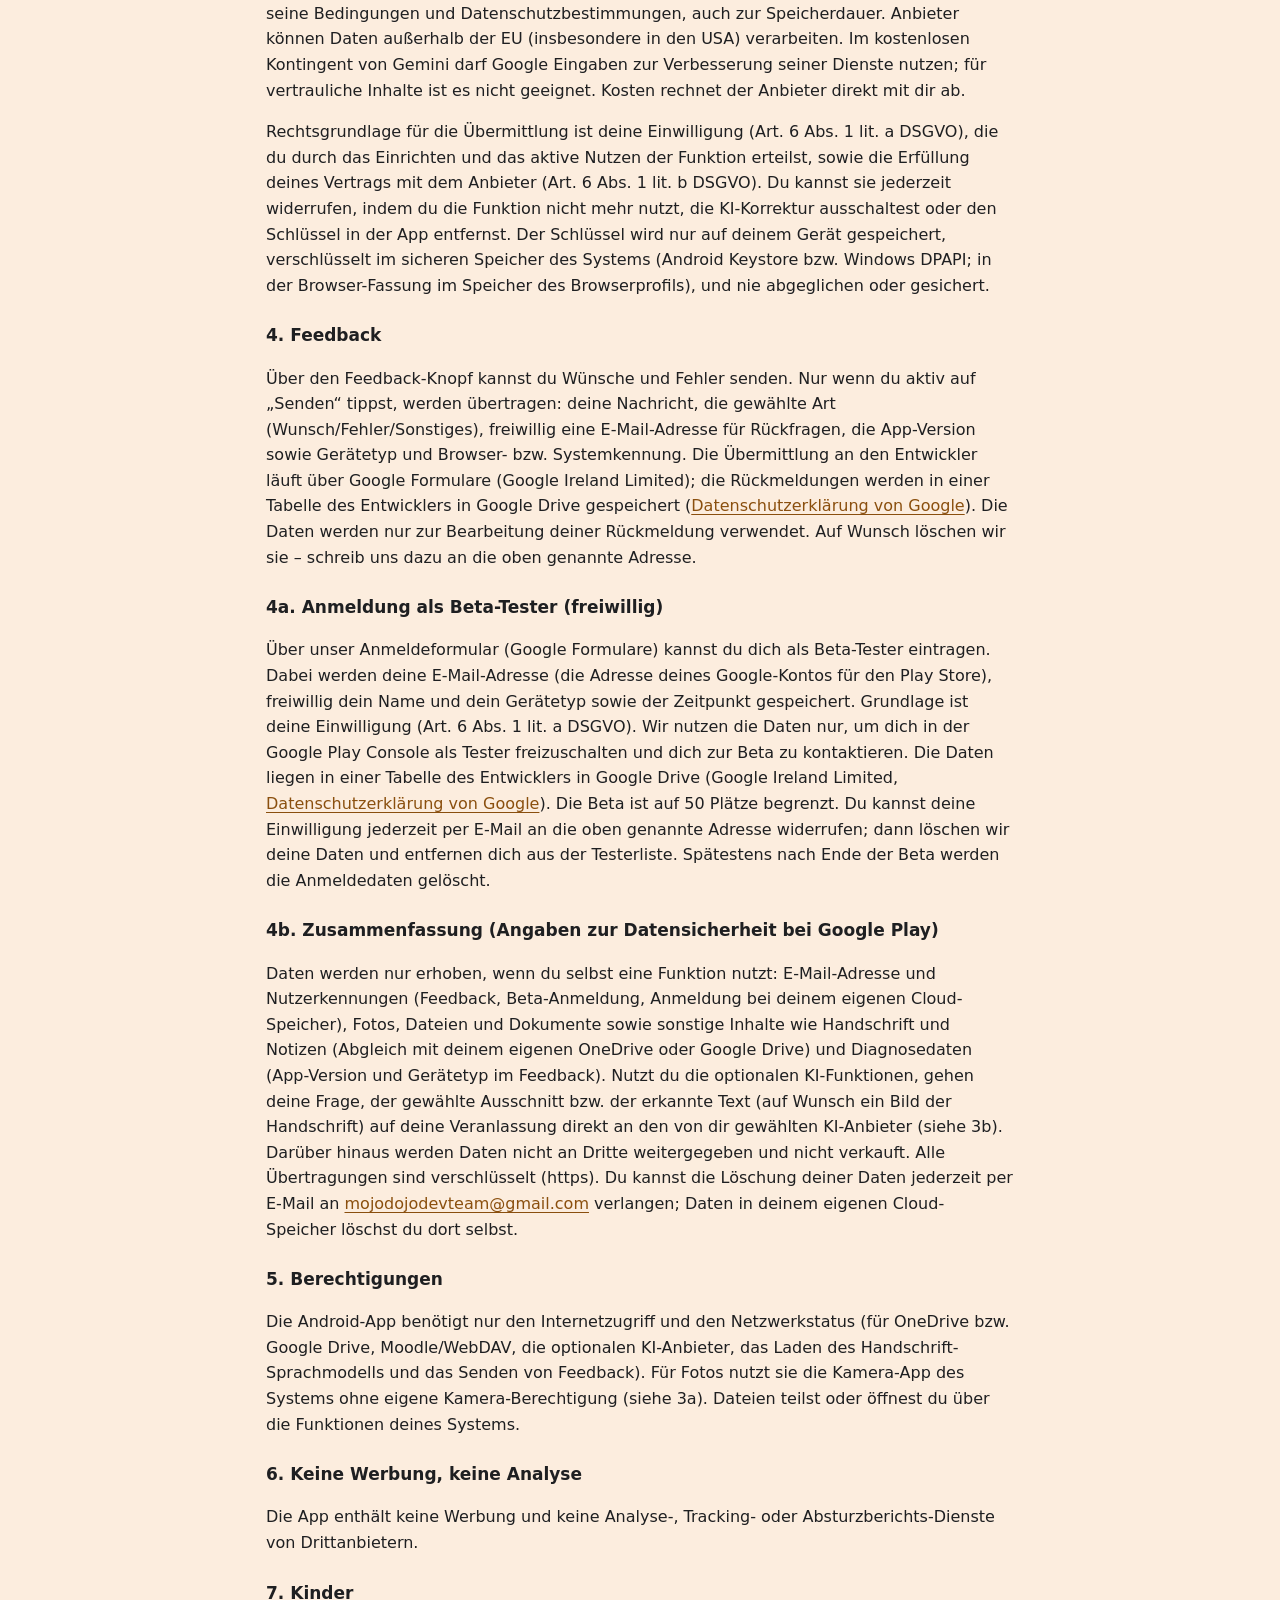
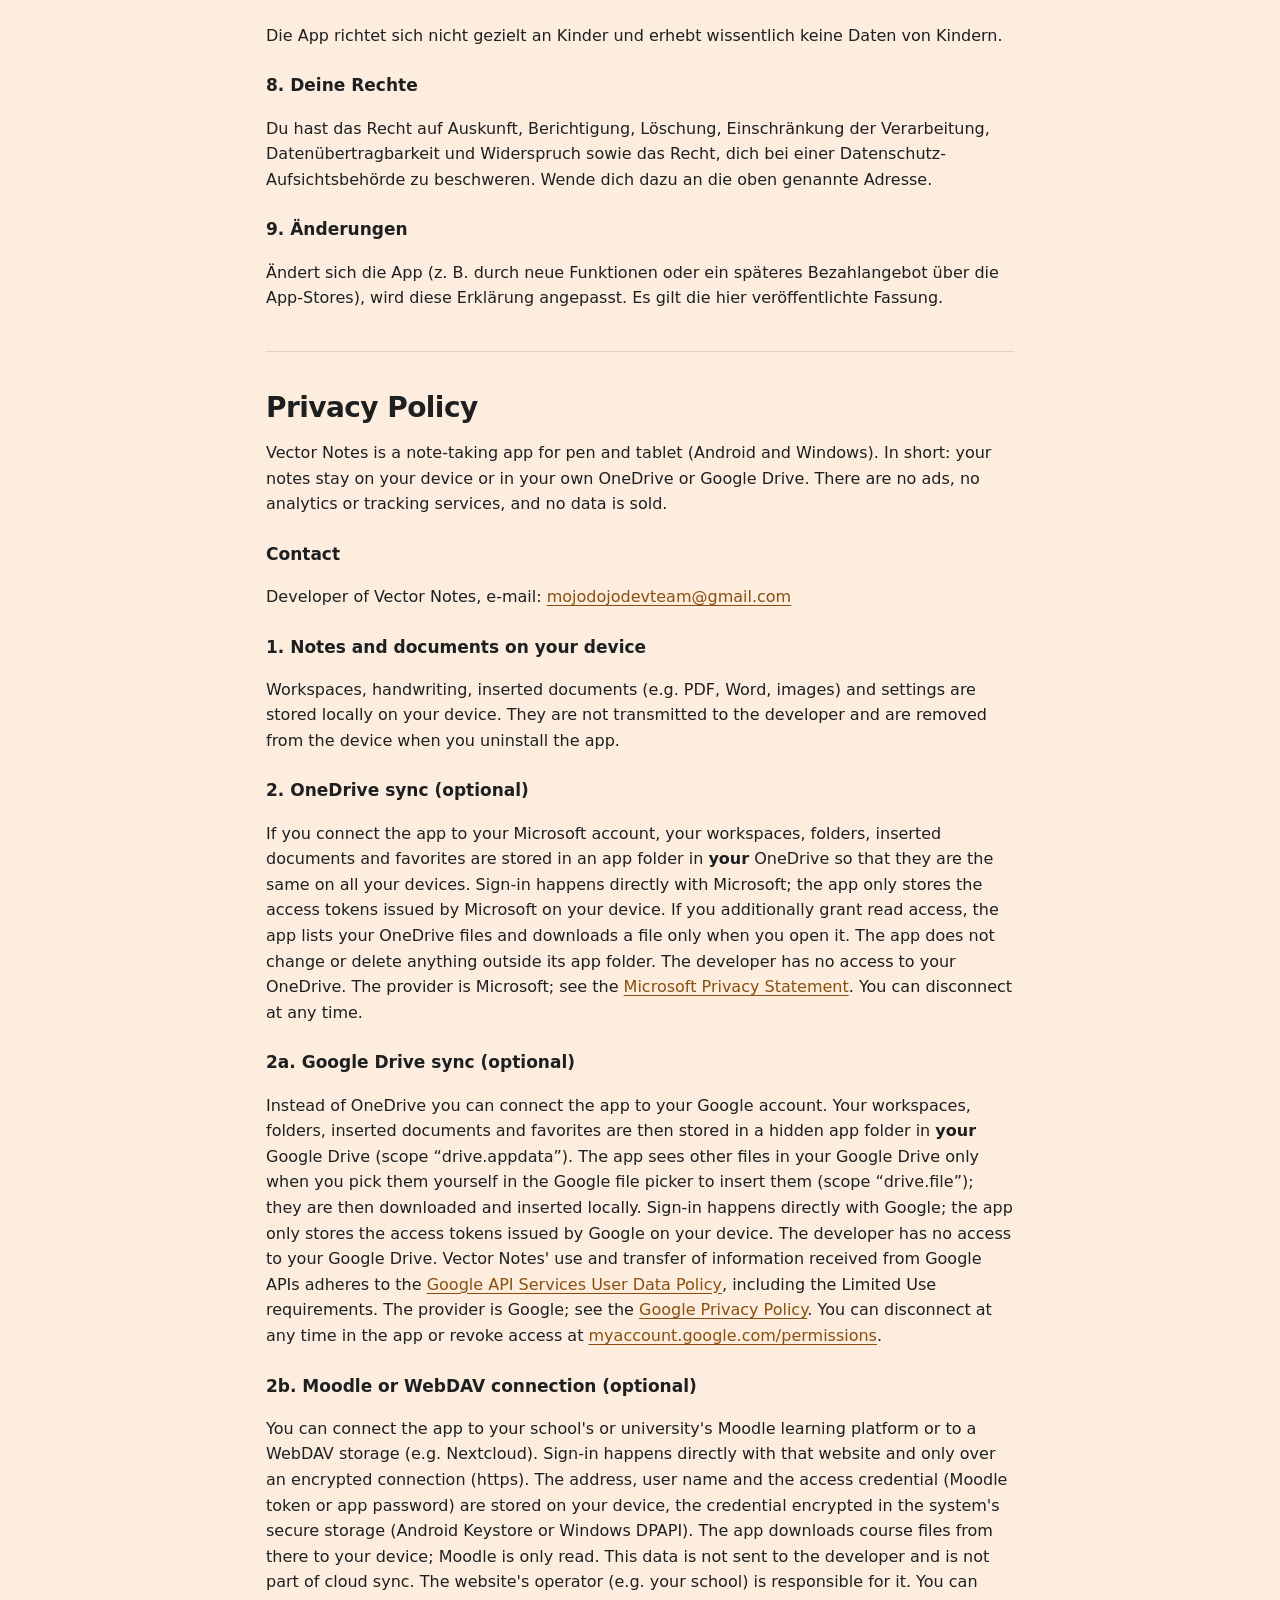
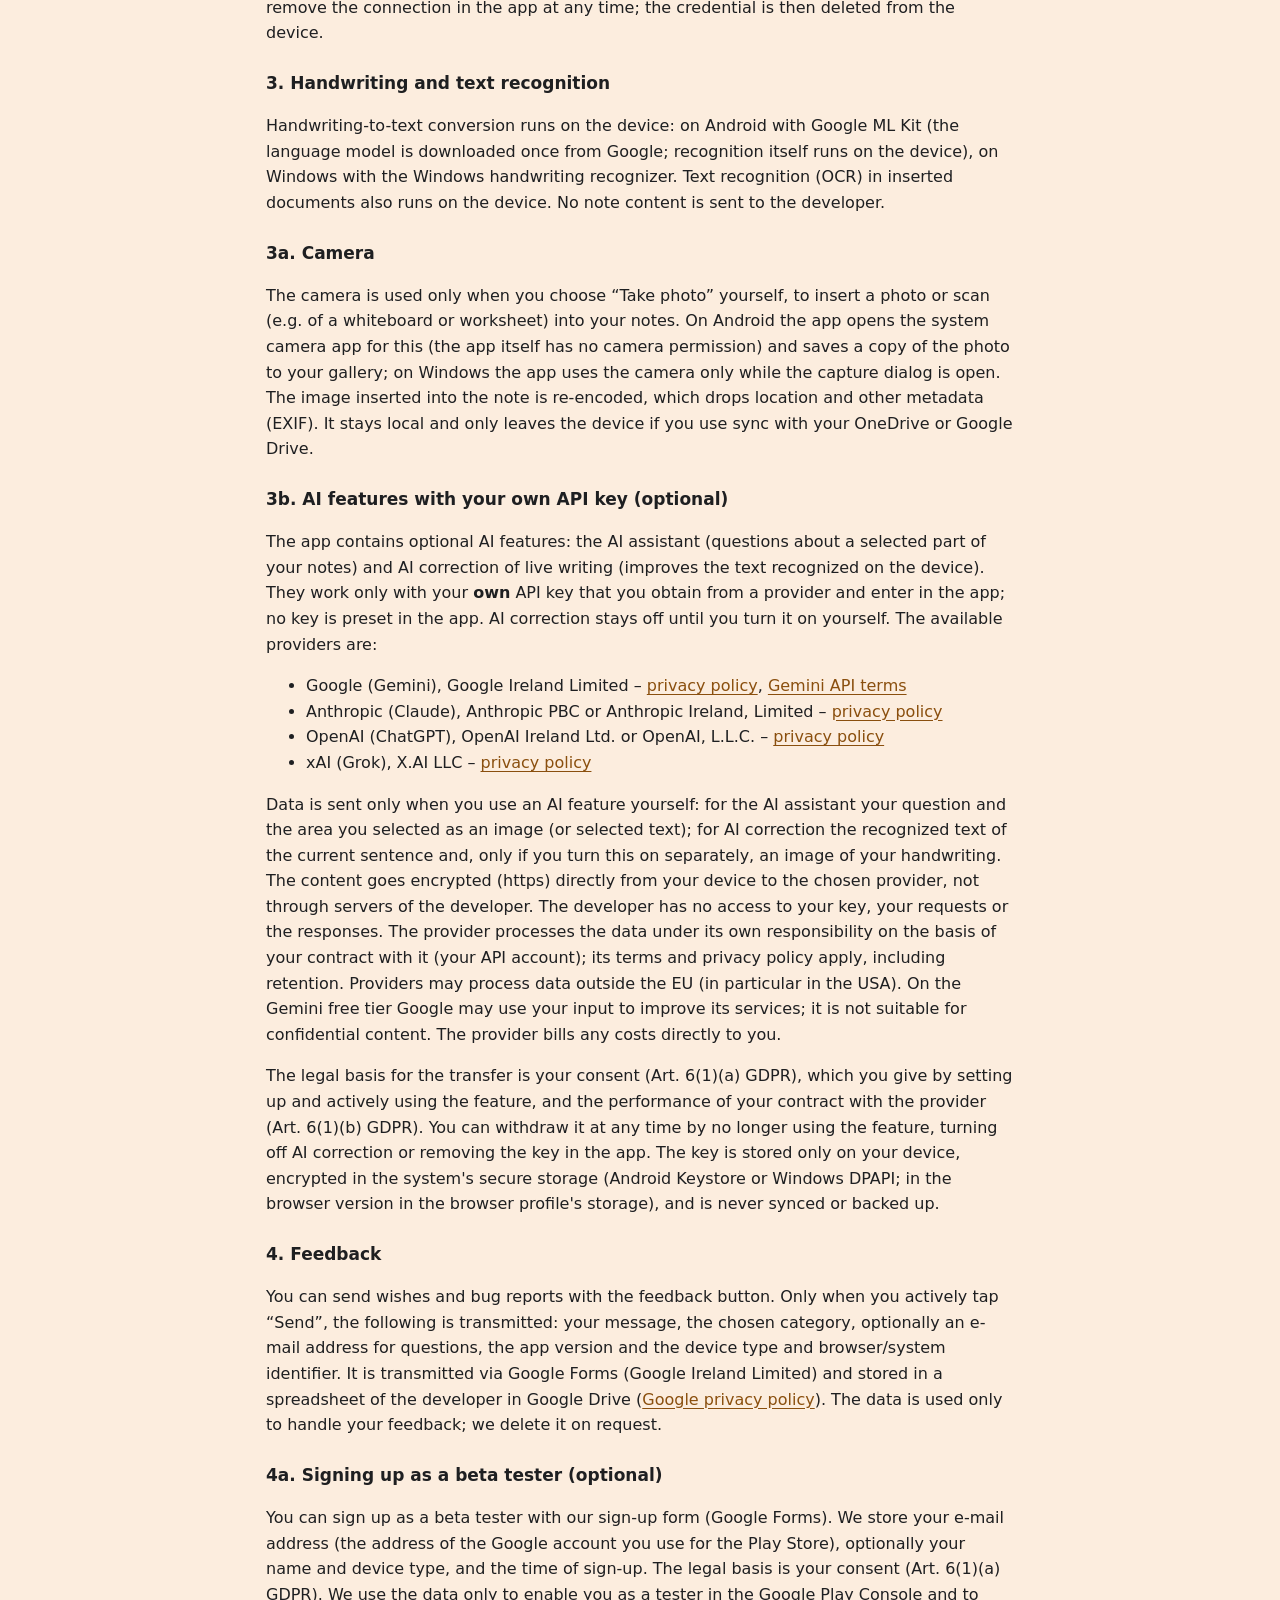
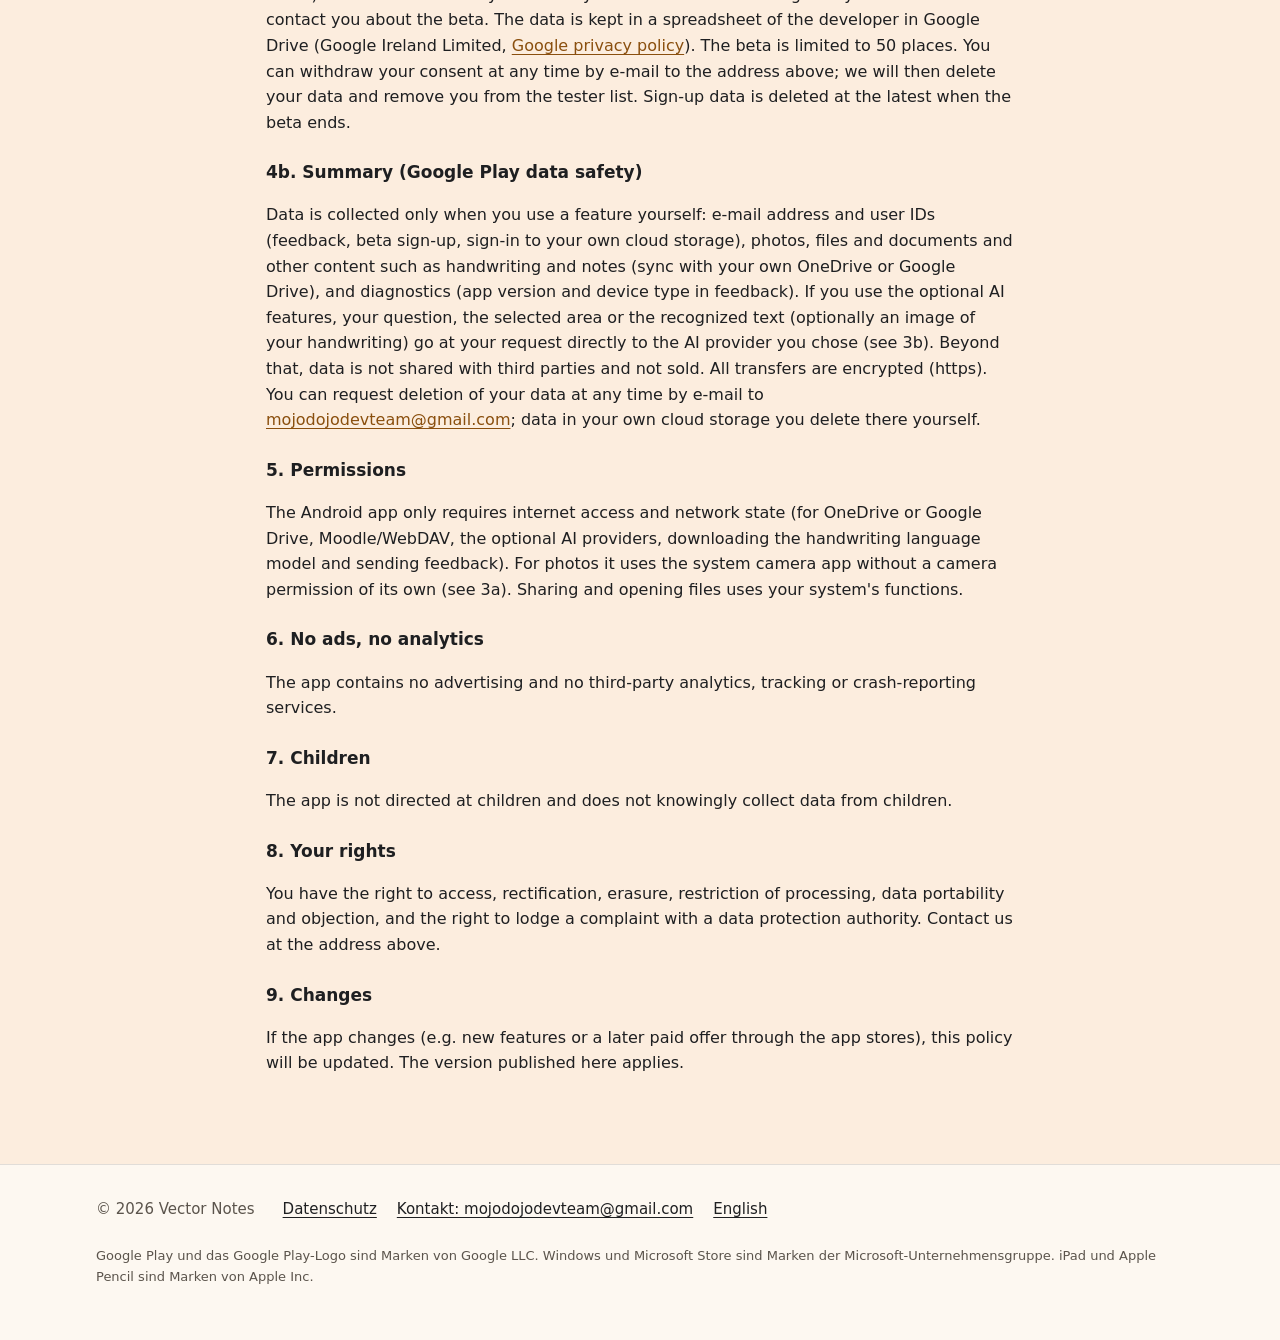
==== commit 3db17cb3: "Videos: Chrome-Desktop-Dekodierfehler behoben Ursache: Die WebM-Clips (VP9) waren aus JPEG-Einzelbil" ====
--- a/index.html
+++ b/index.html
@@ -60,13 +60,13 @@
 <p class="einleitung">Kurze Ausschnitte aus der echten App – ohne Ton, mit Beispielinhalten.</p>
 <div class="clips">
 <figure class="clip"><video muted loop playsinline preload="none" width="1280" height="720" poster="/video/schreiben-de.webp" data-auto aria-label="Schreiben, Formen, Lasso">
-<source src="/video/schreiben-de.webm" type="video/webm"><source src="/video/schreiben-de.mp4" type="video/mp4"></video>
+<source src="/video/schreiben-de.mp4?v=3" type="video/mp4; codecs=avc1.640028"><source src="/video/schreiben-de.webm?v=3" type="video/webm; codecs=vp9"></video>
 <figcaption><b>Schreiben, Formen, Lasso</b><span>Handschrift mit Druck, eine Ellipse aus freier Hand, Textmarker – und mit dem Lasso verschieben.</span></figcaption></figure>
 <figure class="clip"><video muted loop playsinline preload="none" width="1280" height="720" poster="/video/dokument-de.webp" data-auto aria-label="Dokumente beschreiben">
-<source src="/video/dokument-de.webm" type="video/webm"><source src="/video/dokument-de.mp4" type="video/mp4"></video>
+<source src="/video/dokument-de.mp4?v=3" type="video/mp4; codecs=avc1.640028"><source src="/video/dokument-de.webm?v=3" type="video/webm; codecs=vp9"></video>
 <figcaption><b>Dokumente beschreiben</b><span>Seiten wie auf Papier: markieren, notieren, hervorheben.</span></figcaption></figure>
 <figure class="clip"><video muted loop playsinline preload="none" width="1280" height="720" poster="/video/designs-de.webp" data-auto aria-label="Designs">
-<source src="/video/designs-de.webm" type="video/webm"><source src="/video/designs-de.mp4" type="video/mp4"></video>
+<source src="/video/designs-de.mp4?v=3" type="video/mp4; codecs=avc1.640028"><source src="/video/designs-de.webm?v=3" type="video/webm; codecs=vp9"></video>
 <figcaption><b>Designs</b><span>Hell, Dunkel, Zeichentisch, Sumi-e und Cyberpunk – die Fläche passt sich an.</span></figcaption></figure>
 </div>
 </div></section>
@@ -391,6 +391,6 @@
 <nav aria-label="Footer"><a href="/datenschutz/">Datenschutz</a><a href="mailto:mojodojodevteam@gmail.com">Kontakt: mojodojodevteam@gmail.com</a><a href="/en/" hreflang="en">English</a></nav>
 <p class="marken">Google Play und das Google Play-Logo sind Marken von Google LLC. Windows und Microsoft Store sind Marken der Microsoft-Unternehmensgruppe. iPad und Apple Pencil sind Marken von Apple Inc.</p>
 </div></footer>
-<script src="/assets/site.js?v=2" defer></script>
+<script src="/assets/site.js?v=3" defer></script>
 </body>
 </html>
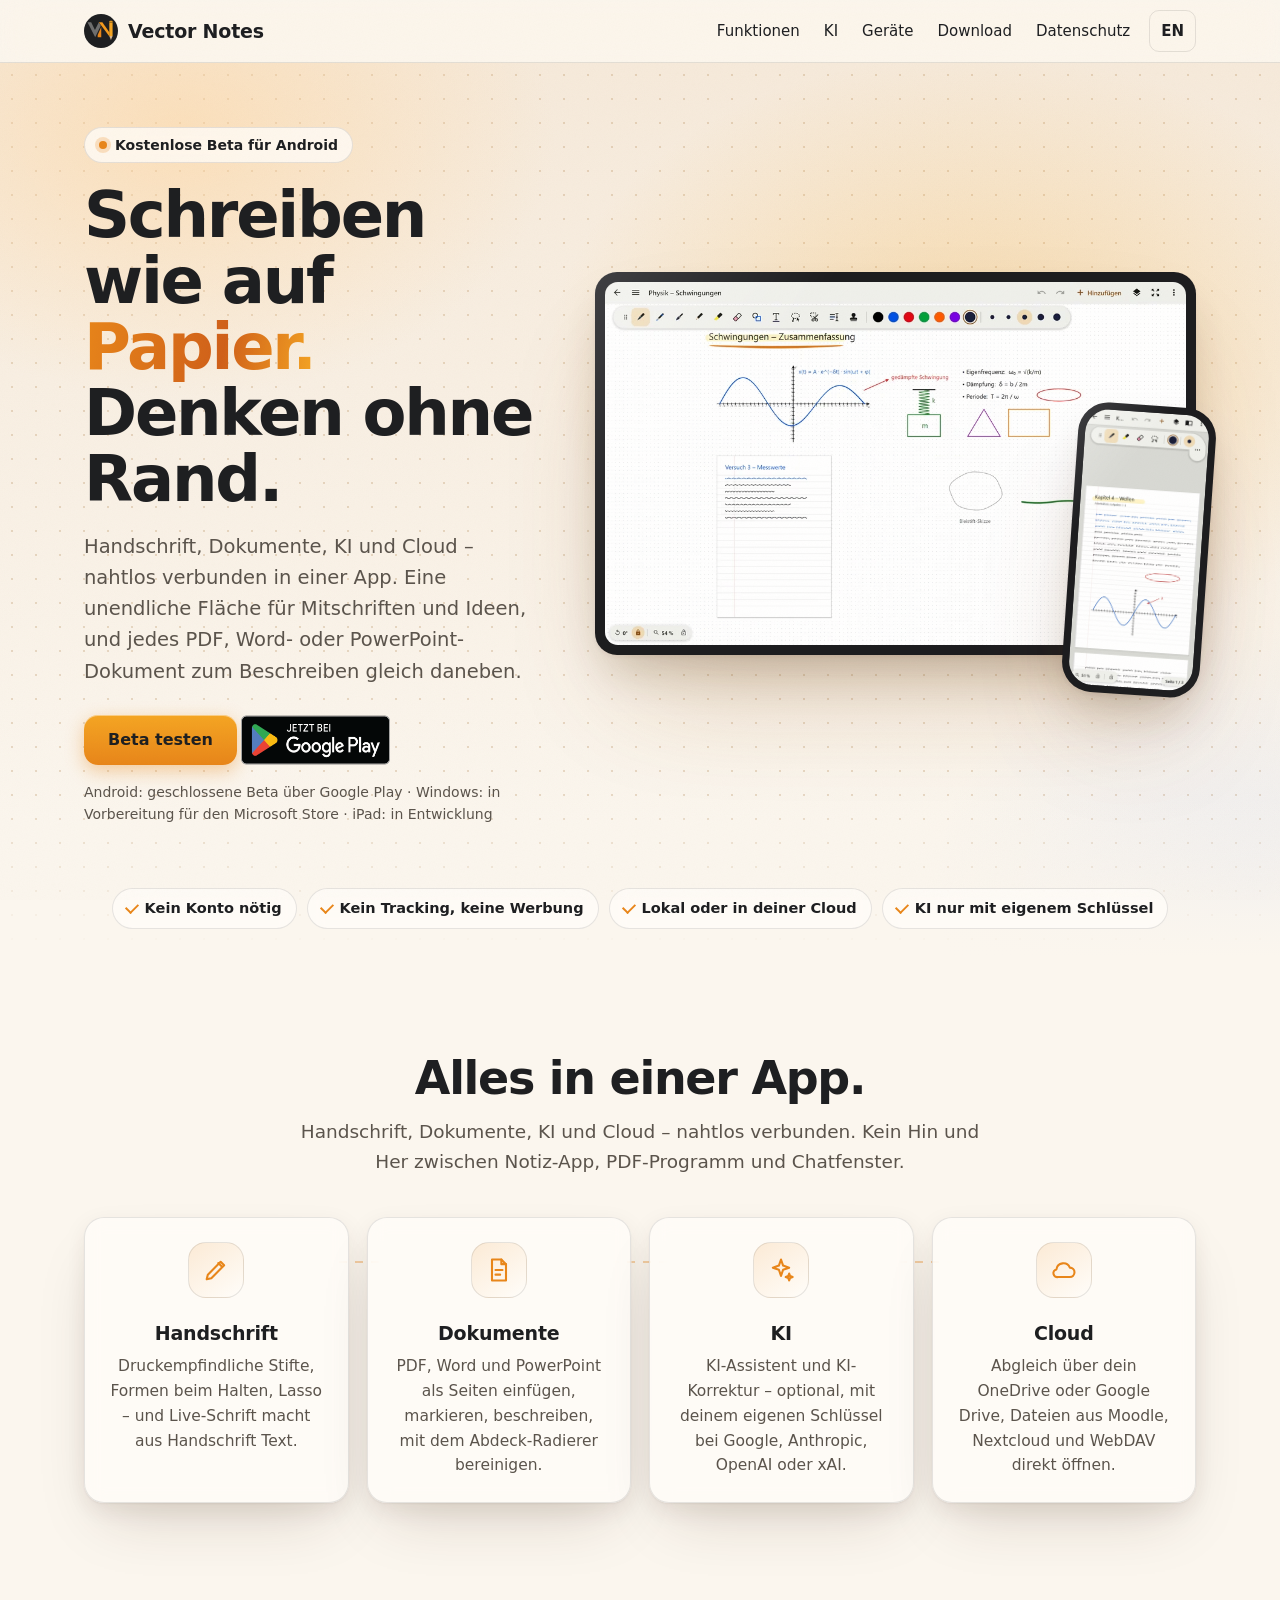
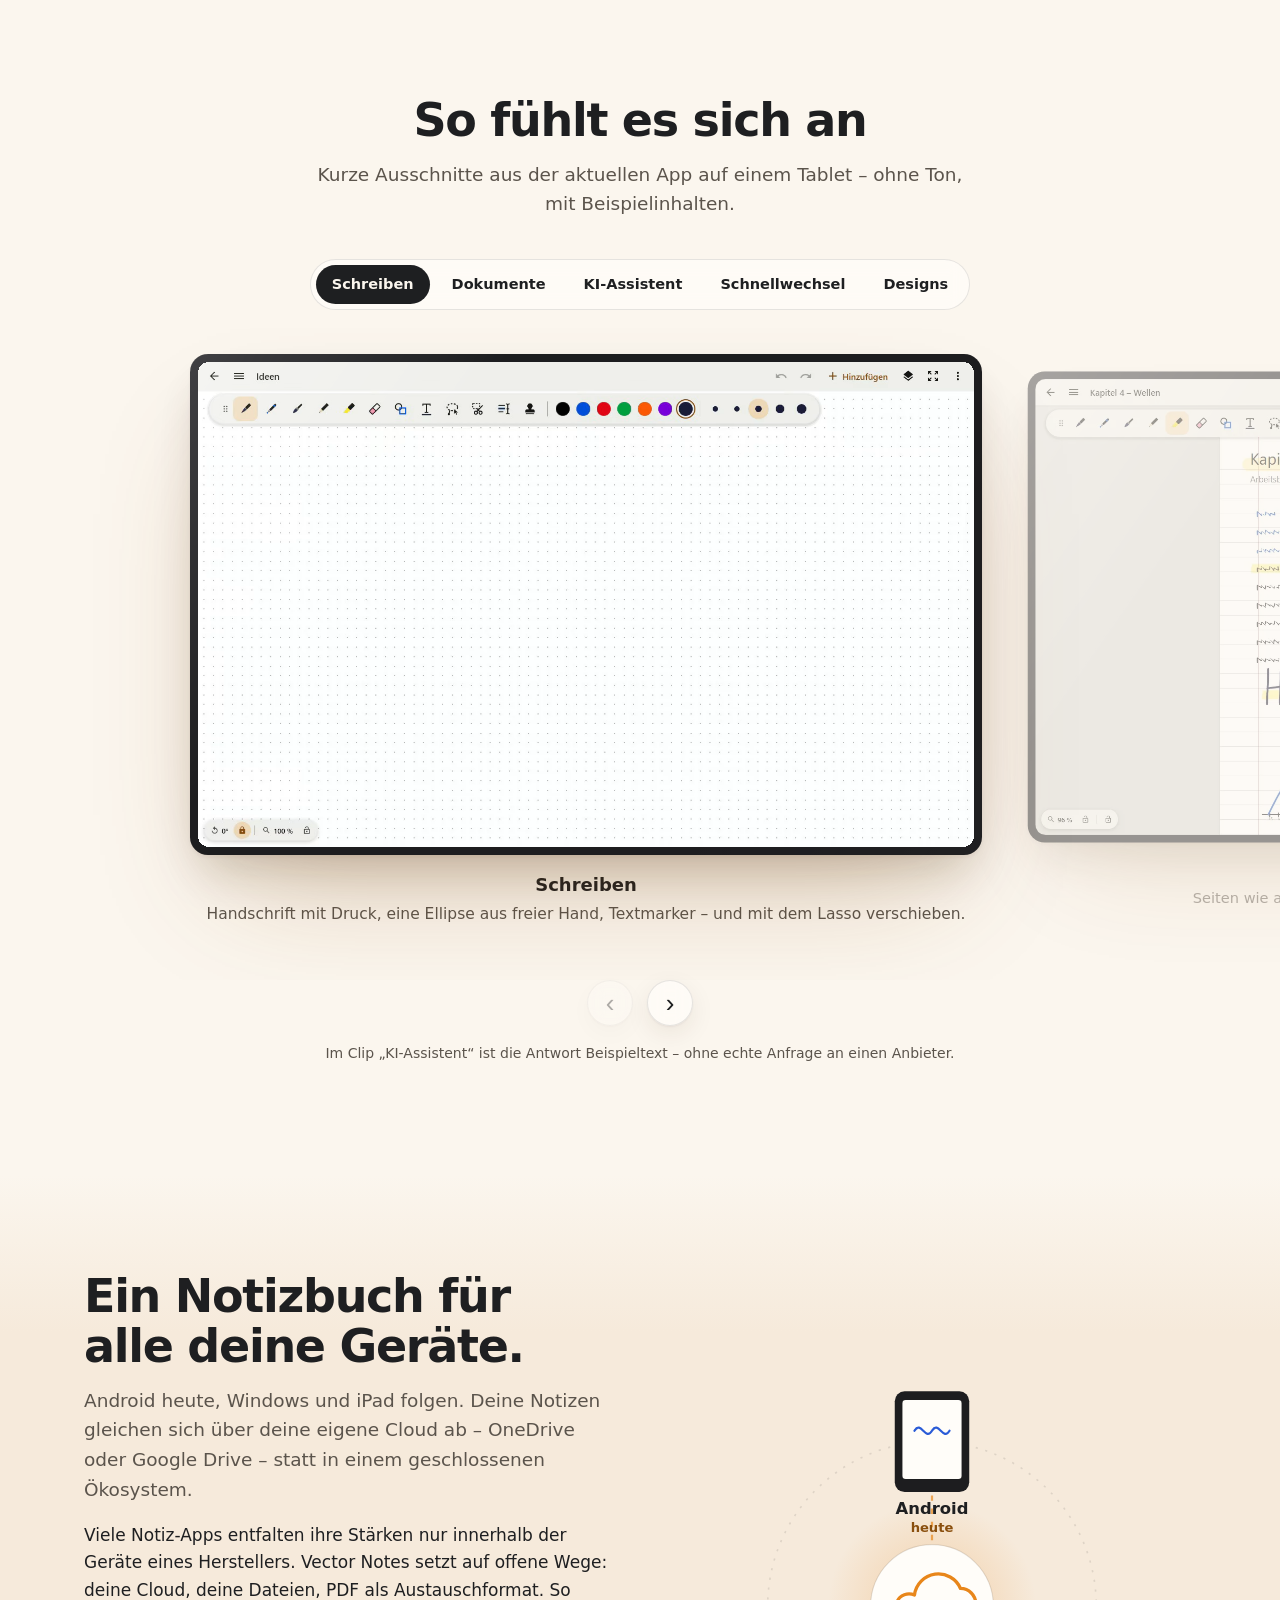
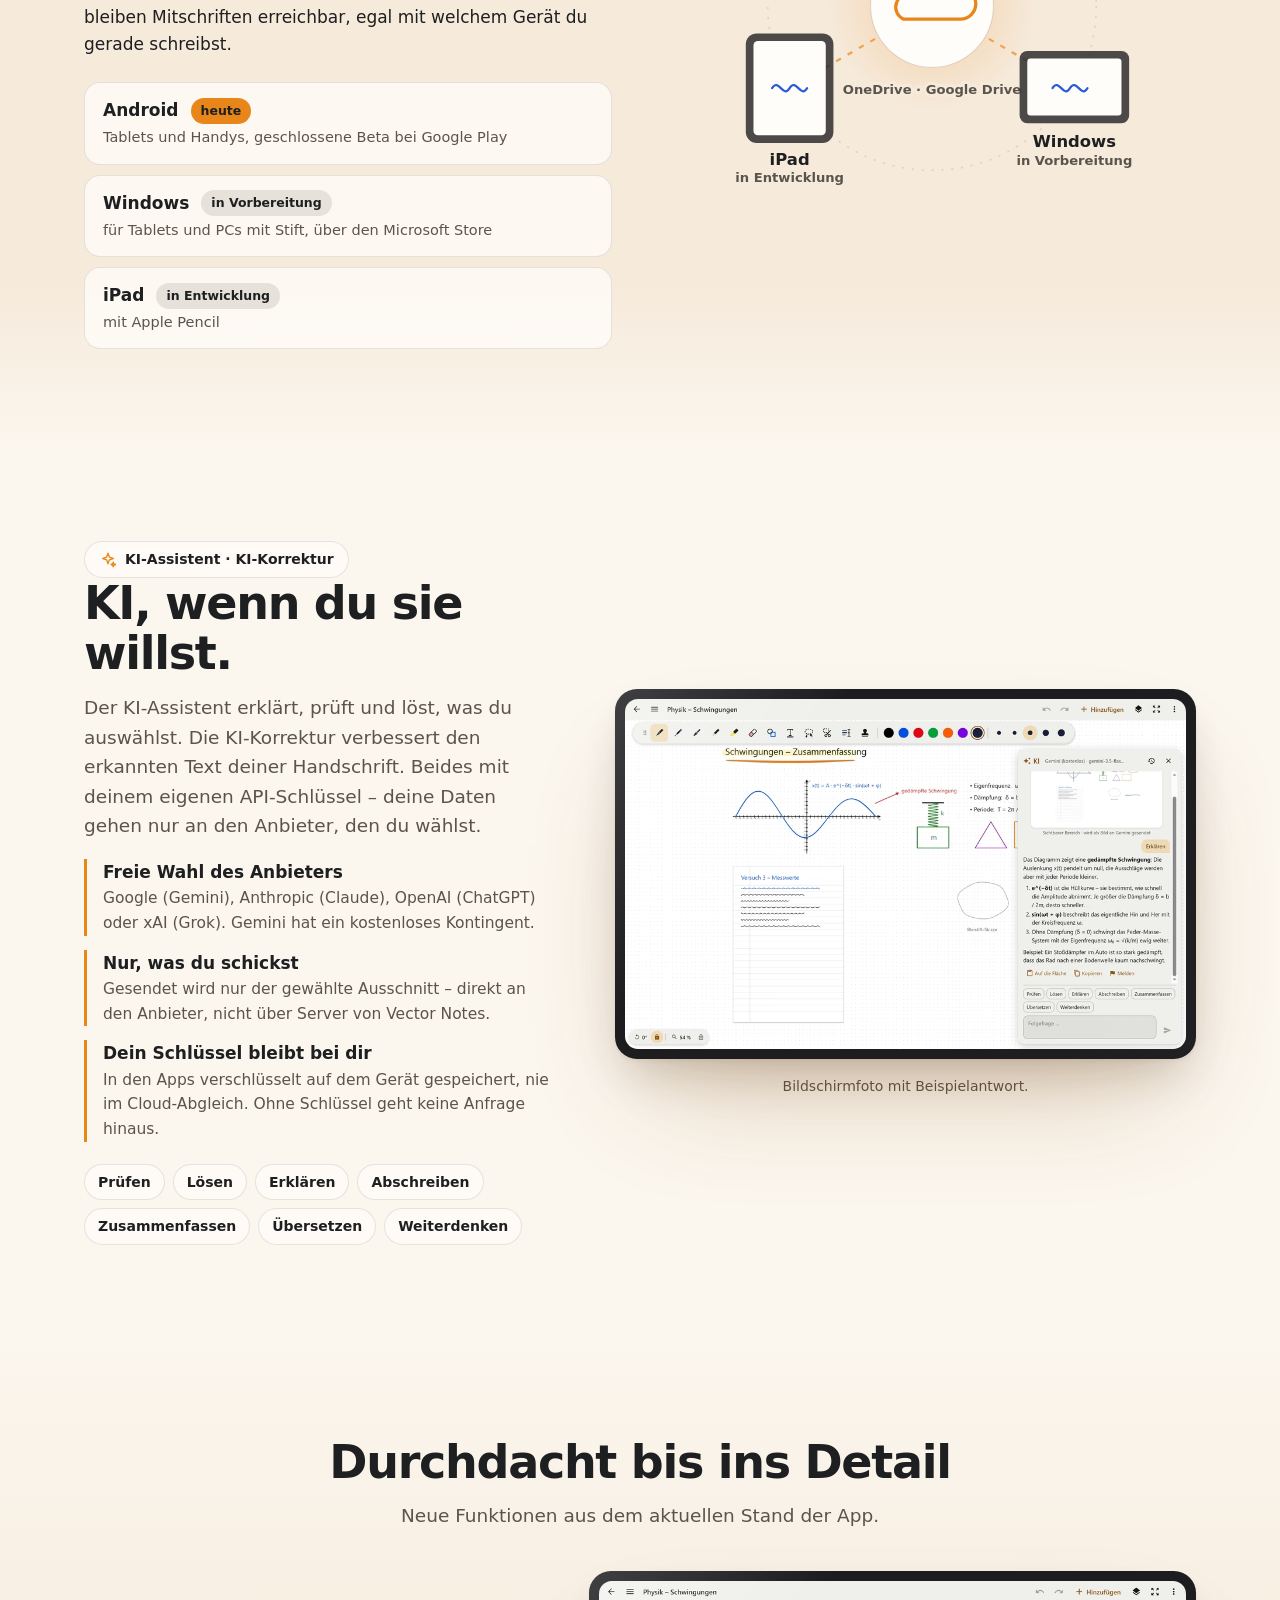
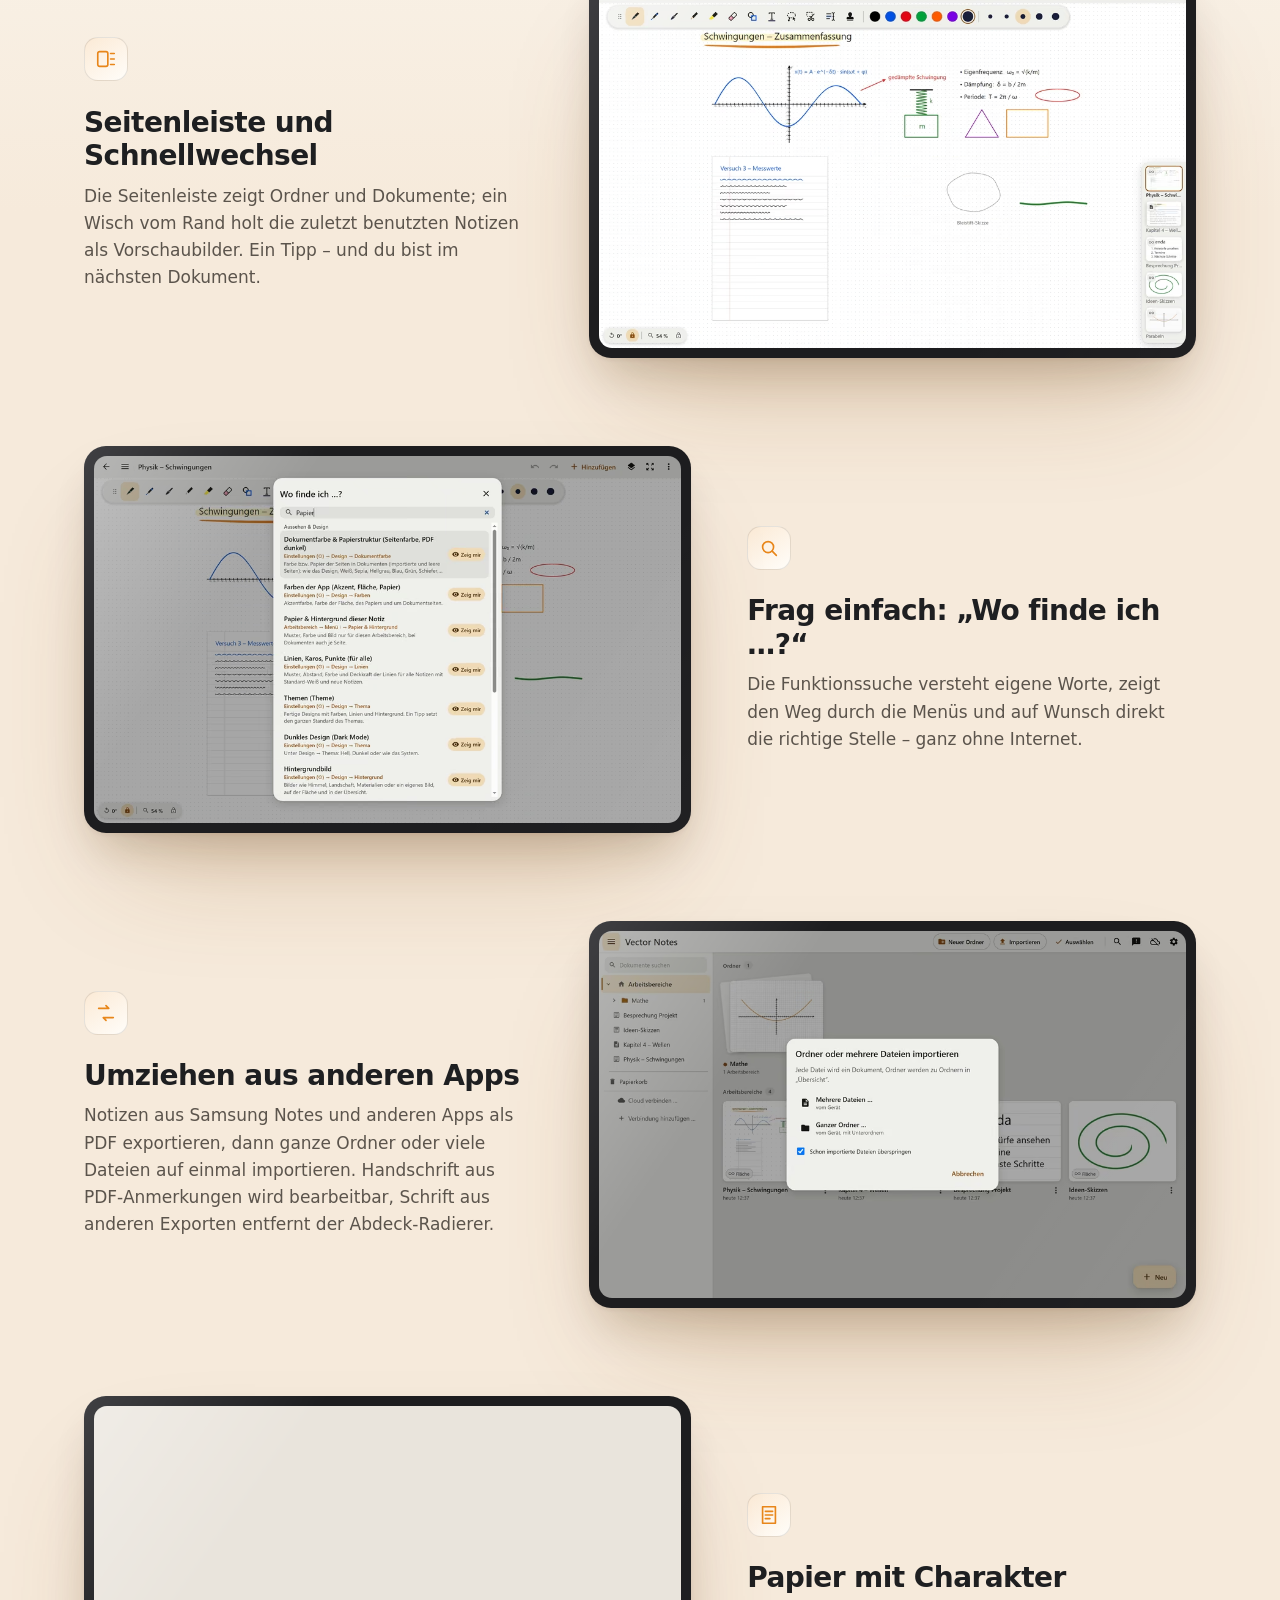
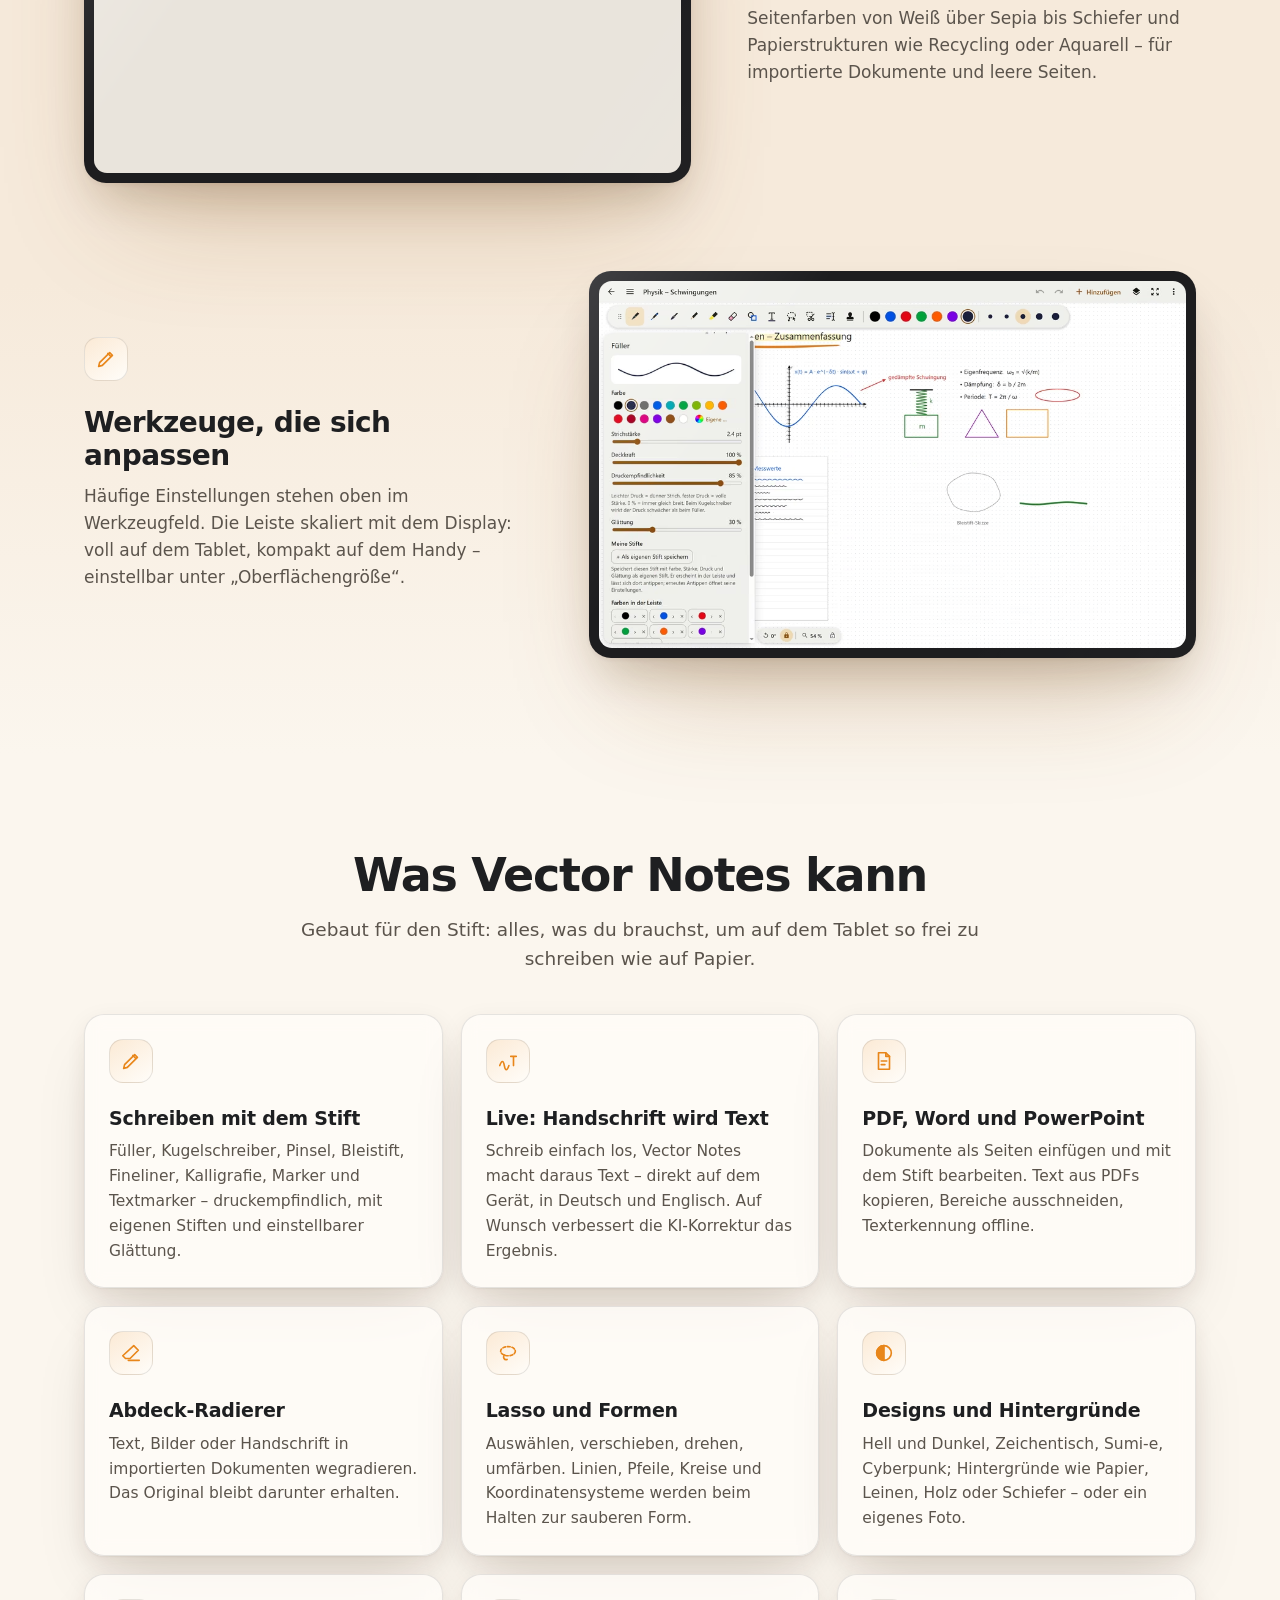
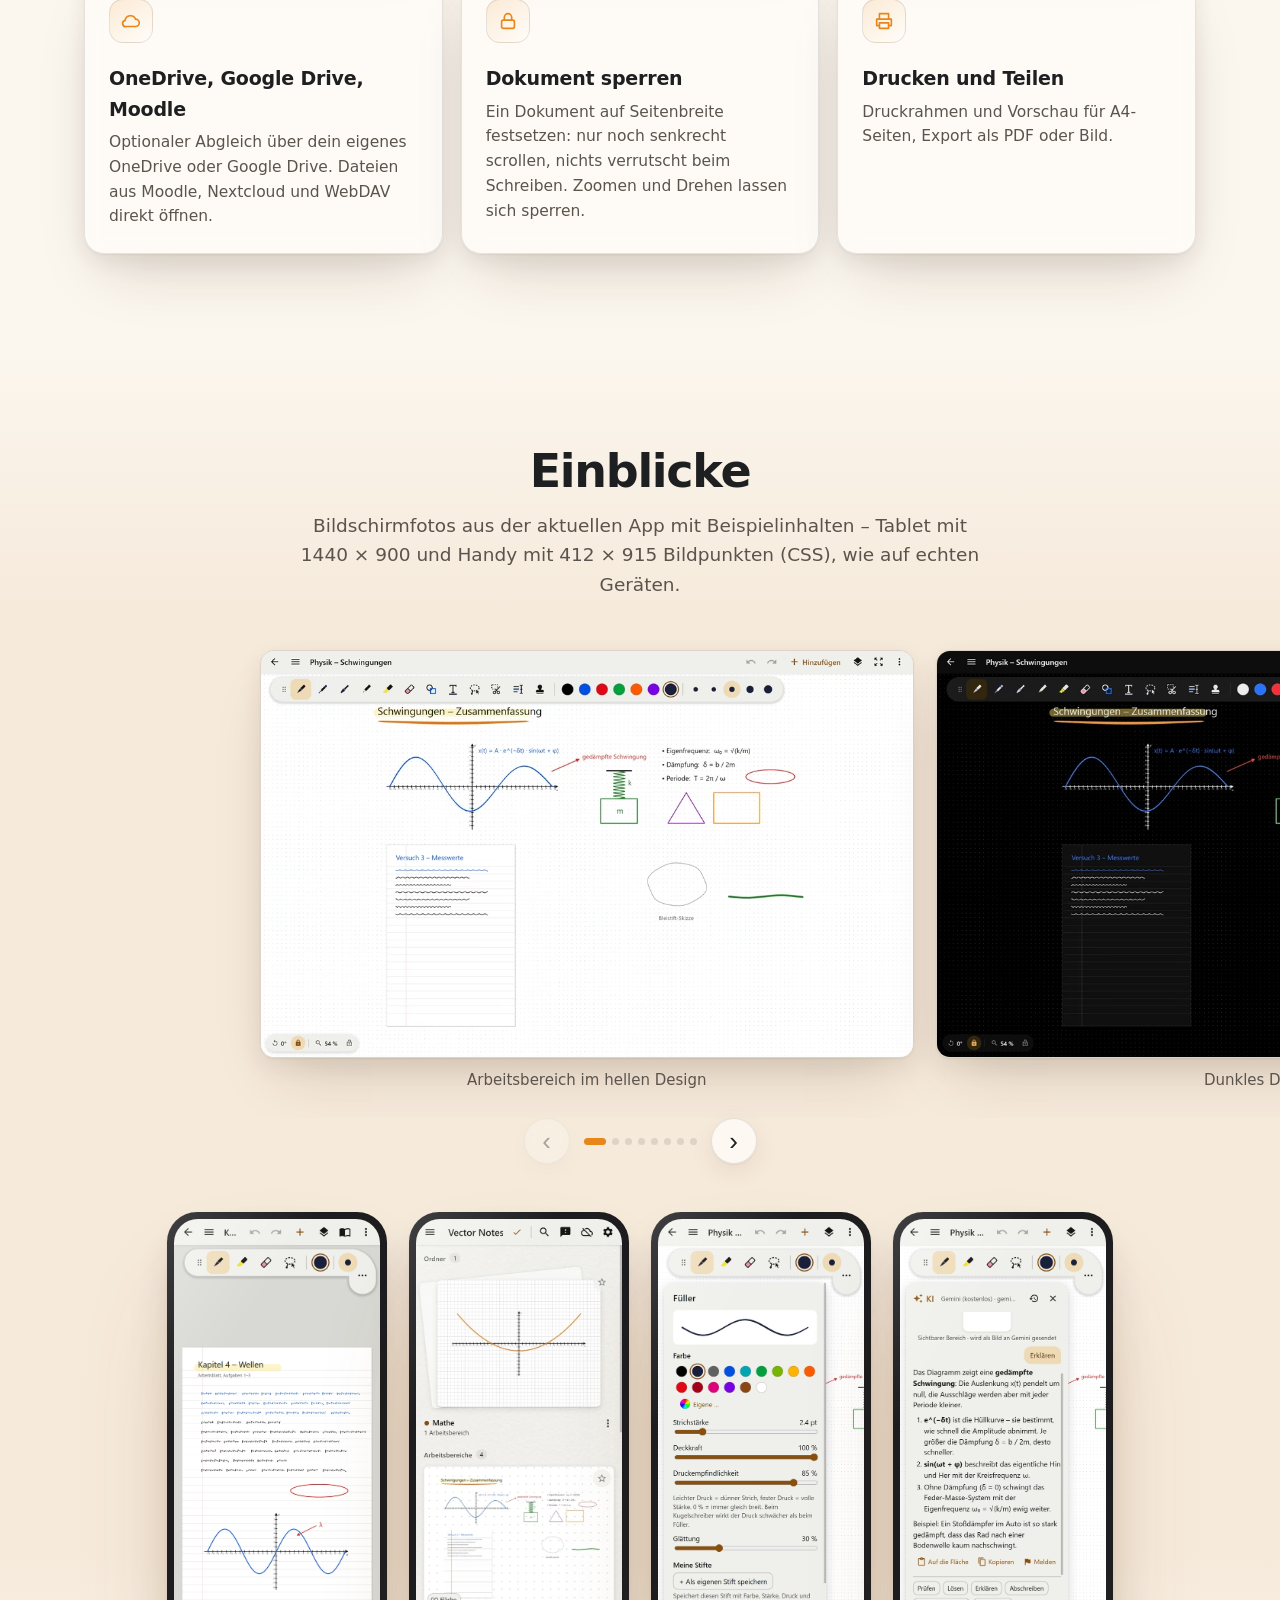
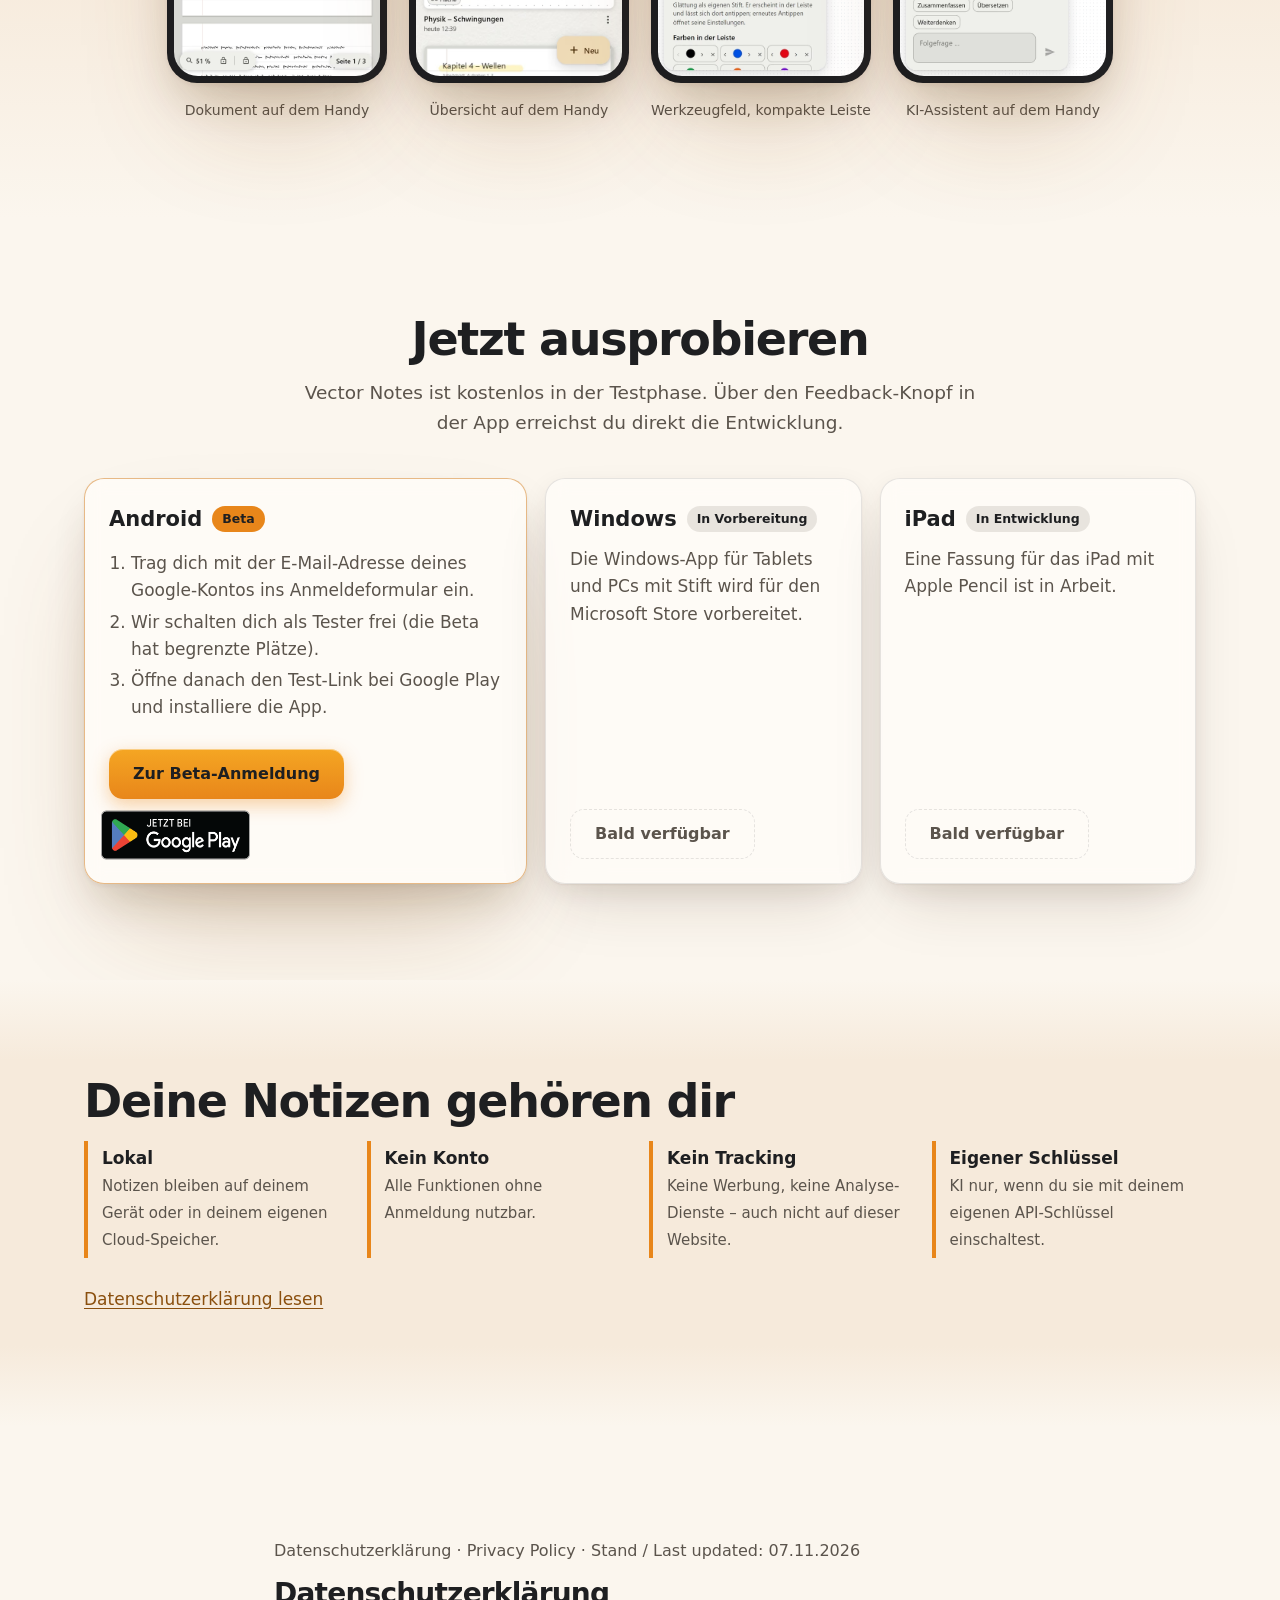
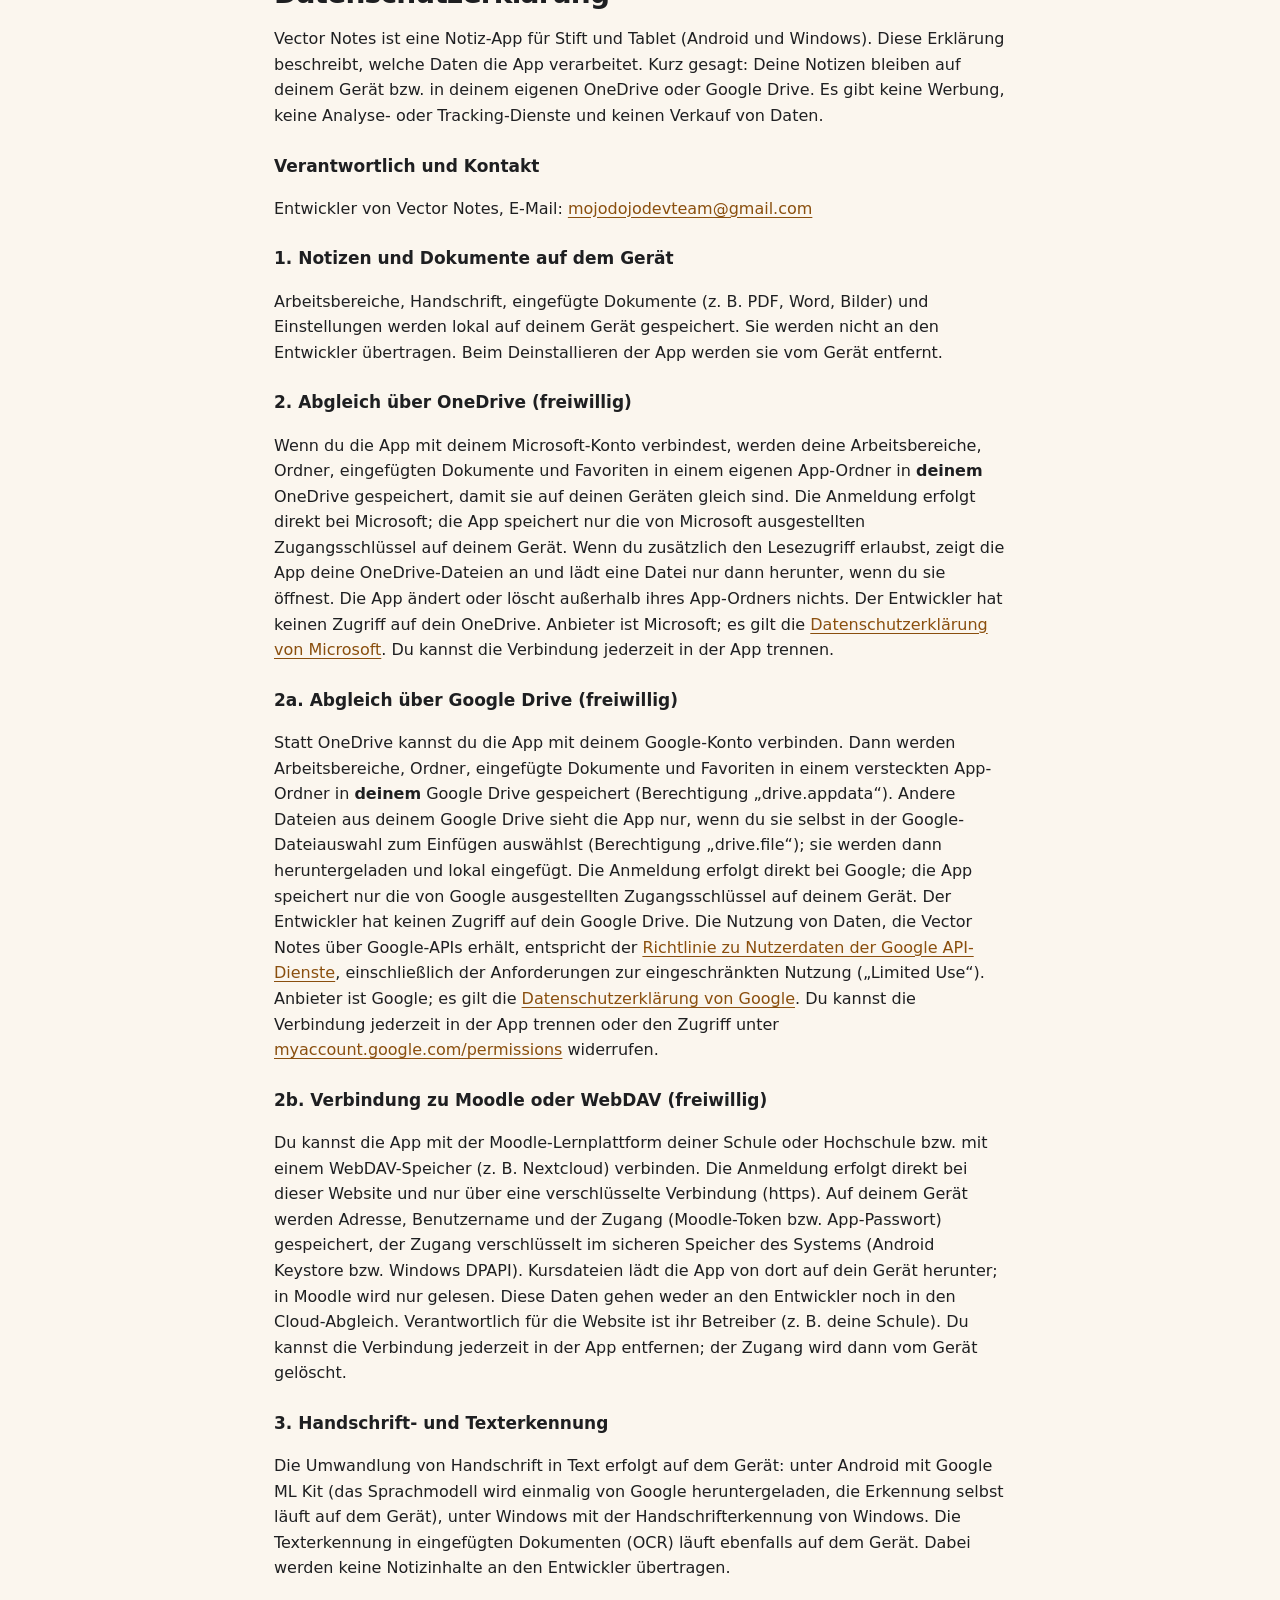
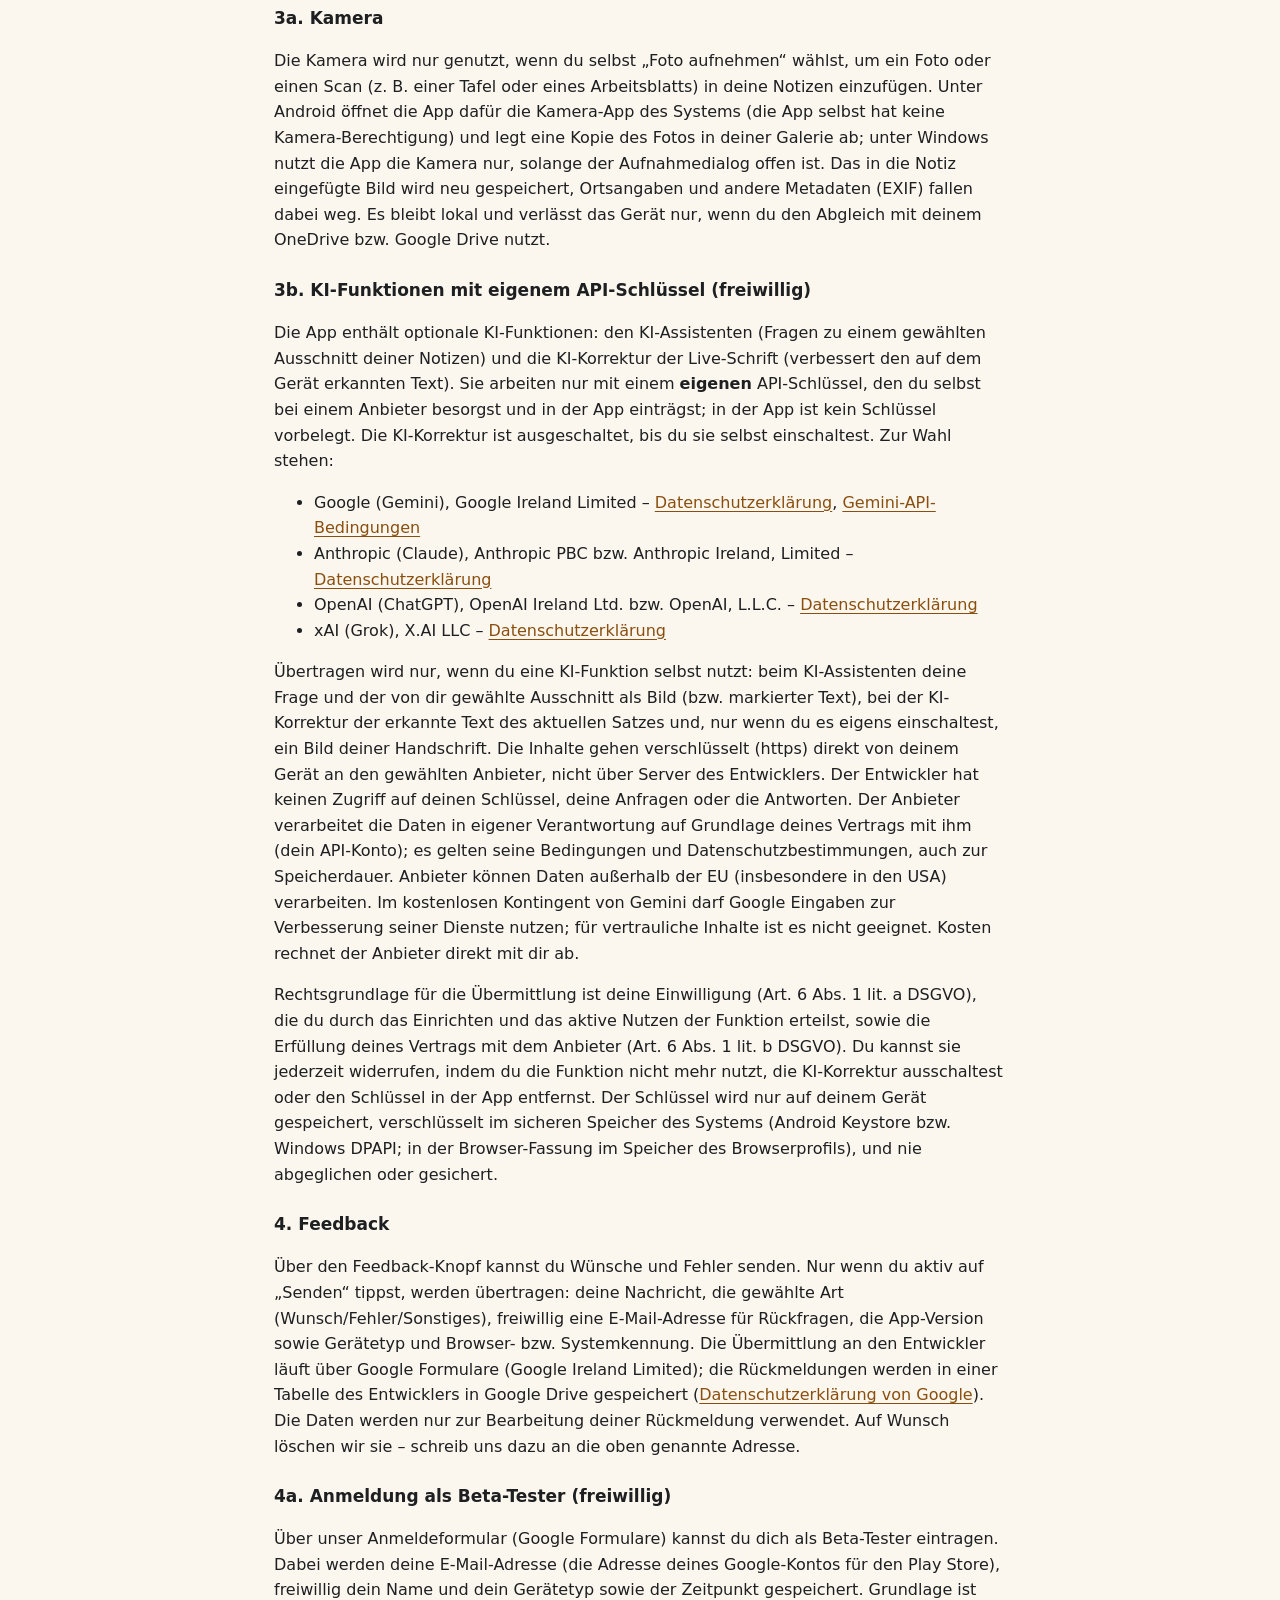
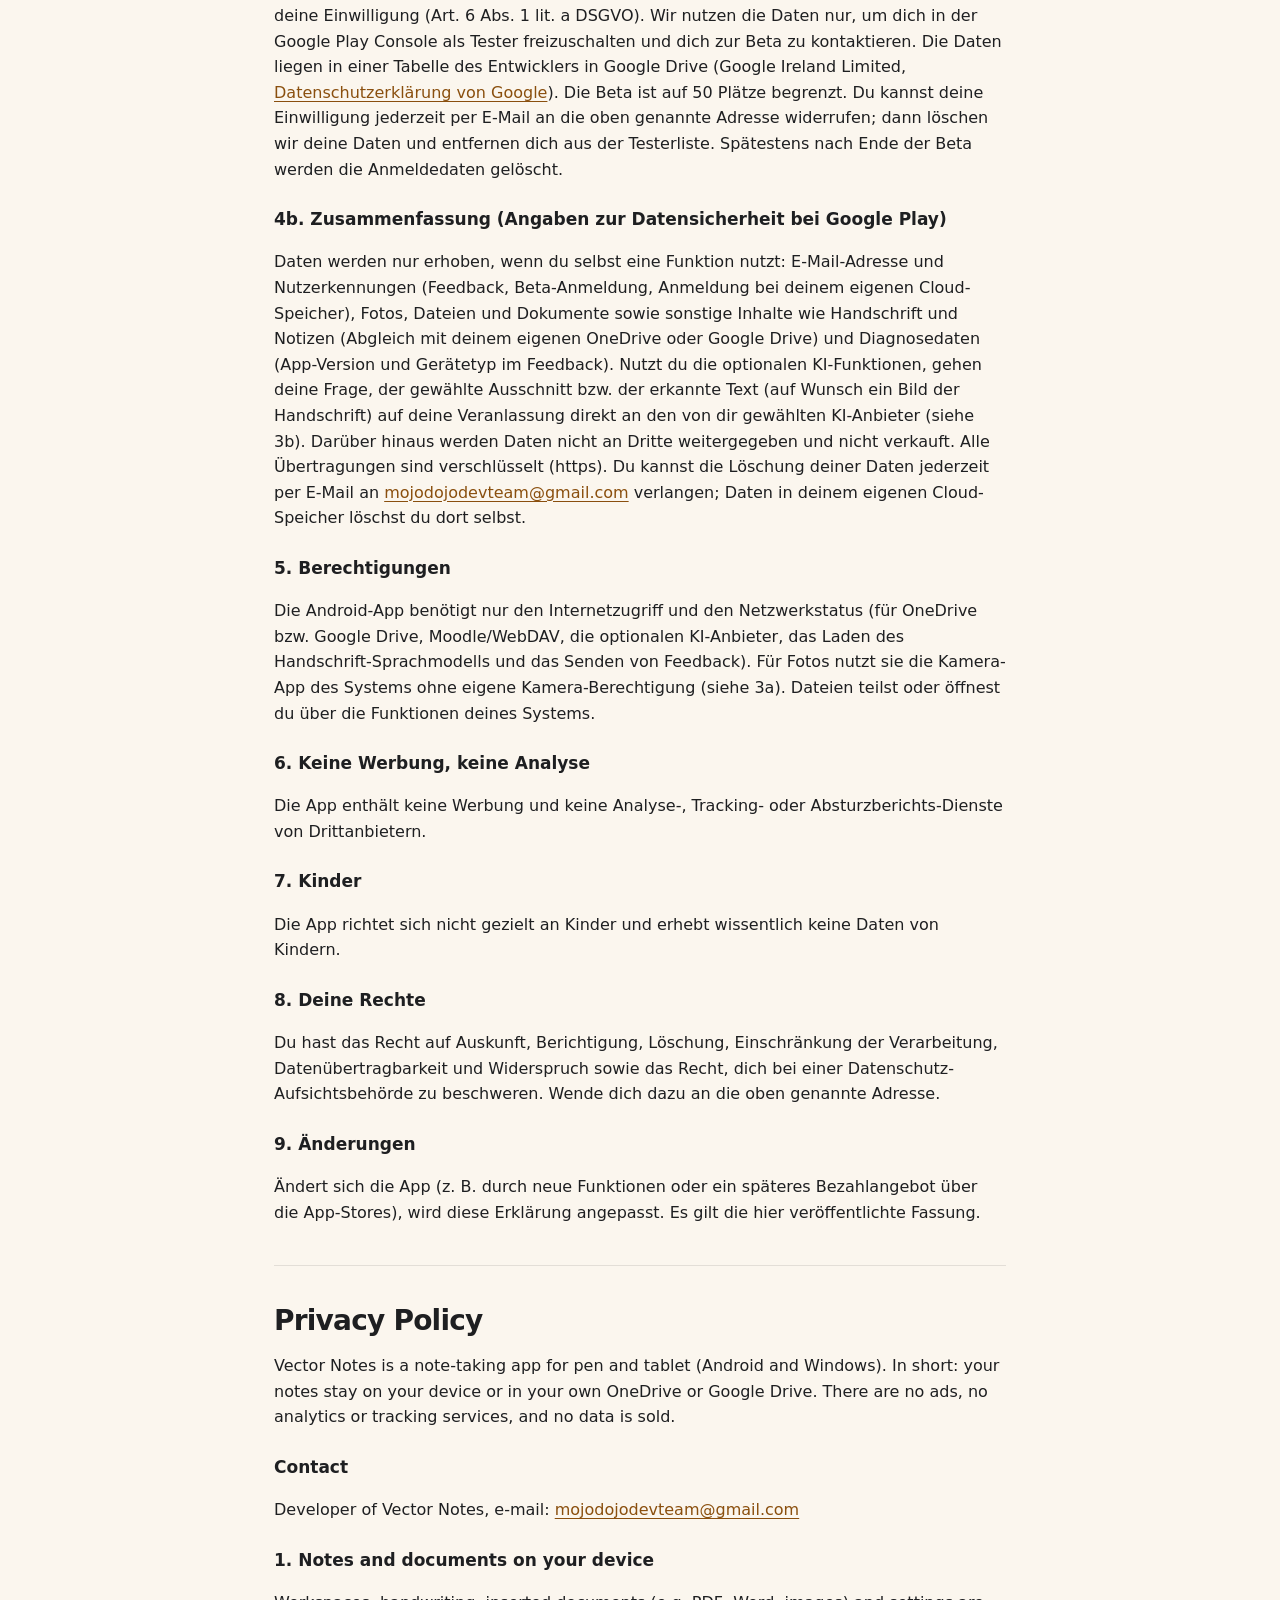
==== commit 7070c1ba: "Produktseite neu: aktuelle Aufnahmen, KI, Geräte, Premium-Design - Bildschirmfotos und Video-Loops m" ====
--- a/index.html
+++ b/index.html
@@ -4,128 +4,218 @@
 <meta charset="utf-8">
 <meta name="viewport" content="width=device-width, initial-scale=1">
 <title>Vector Notes – Handschrift-Notizen für Tablet und Stift (kostenlose Beta)</title>
-<meta name="description" content="Vector Notes ist die Notiz-App für Stift und Tablet: unendliche Fläche, PDFs und Dokumente beschreiben, Handschrift live zu Text. Lokal, ohne Konto, ohne Tracking. Kostenlose Beta für Android.">
+<meta name="description" content="Vector Notes: Handschrift, Dokumente, KI und Cloud in einer App. Unendliche Fläche, PDFs beschreiben, Handschrift live zu Text, KI mit eigenem Schlüssel. Ohne Konto, ohne Tracking. Kostenlose Beta für Android.">
 <meta name="robots" content="index,follow">
 <link rel="canonical" href="https://vectornotes.de/">
 <link rel="alternate" hreflang="de" href="https://vectornotes.de/">
 <link rel="alternate" hreflang="en" href="https://vectornotes.de/en/">
 <link rel="alternate" hreflang="x-default" href="https://vectornotes.de/">
-<meta name="theme-color" content="#fcedde" media="(prefers-color-scheme: light)">
-<meta name="theme-color" content="#111111" media="(prefers-color-scheme: dark)">
+<meta name="theme-color" content="#fbf3e8" media="(prefers-color-scheme: light)">
+<meta name="theme-color" content="#121110" media="(prefers-color-scheme: dark)">
 <link rel="icon" href="/favicon.svg" type="image/svg+xml">
 <link rel="icon" href="/img/icon-192.png" type="image/png" sizes="192x192">
 <link rel="apple-touch-icon" href="/img/apple-touch-icon.png">
 <meta property="og:type" content="website">
 <meta property="og:site_name" content="Vector Notes">
 <meta property="og:title" content="Vector Notes – Handschrift-Notizen für Tablet und Stift (kostenlose Beta)">
-<meta property="og:description" content="Vector Notes ist die Notiz-App für Stift und Tablet: unendliche Fläche, PDFs und Dokumente beschreiben, Handschrift live zu Text. Lokal, ohne Konto, ohne Tracking. Kostenlose Beta für Android.">
+<meta property="og:description" content="Vector Notes: Handschrift, Dokumente, KI und Cloud in einer App. Unendliche Fläche, PDFs beschreiben, Handschrift live zu Text, KI mit eigenem Schlüssel. Ohne Konto, ohne Tracking. Kostenlose Beta für Android.">
 <meta property="og:url" content="https://vectornotes.de/">
 <meta property="og:image" content="https://vectornotes.de/img/og-de.jpg">
 <meta property="og:image:width" content="1024">
 <meta property="og:image:height" content="500">
 <meta property="og:locale" content="de_DE">
 <meta name="twitter:card" content="summary_large_image">
-<link rel="stylesheet" href="/assets/site.css?v=2">
+<link rel="stylesheet" href="/assets/site.css?v=5">
+<script>document.documentElement.classList.add('js')</script>
 </head>
 <body>
 <a class="skip" href="#inhalt">Zum Inhalt springen</a>
 <header class="kopf"><div class="wrap">
 <a class="marke" href="/"><img src="/favicon.svg" width="34" height="34" alt="">Vector Notes</a>
-<nav aria-label="Hauptmenü"><a class="weg" href="#funktionen">Funktionen</a><a class="weg" href="#plattformen">Download</a><a href="/datenschutz/">Datenschutz</a><a class="sprache" href="/en/" hreflang="en" lang="en" title="English">EN</a></nav>
+<nav aria-label="Hauptmenü"><a class="weg" href="/#alles">Funktionen</a><a class="weg" href="/#ki">KI</a><a class="weg" href="/#geraete">Geräte</a><a class="weg" href="/#plattformen">Download</a><a class="weg2" href="/datenschutz/">Datenschutz</a><a class="sprache" href="/en/" hreflang="en" lang="en" title="English">EN</a></nav>
 </div></header>
 <main id="inhalt">
-<section class="hero"><div class="wrap">
-<div>
+<section class="hero"><div class="licht" aria-hidden="true"></div><div class="wrap hero-raster">
+<div class="hero-text">
 <span class="beta-chip">Kostenlose Beta für Android</span>
 <h1>Schreiben wie auf <em>Papier.</em> Denken ohne Rand.</h1>
-<p class="unter">Handschrift-Notizen für <span>Tablets mit Stift</span></p>
-<p>Eine unendliche Fläche für Mitschriften, Skizzen und Ideen – und jedes PDF, Word- oder PowerPoint-Dokument zum Beschreiben gleich daneben.</p>
+<p class="lead">Handschrift, Dokumente, KI und Cloud – nahtlos verbunden in einer App. Eine unendliche Fläche für Mitschriften und Ideen, und jedes PDF, Word- oder PowerPoint-Dokument zum Beschreiben gleich daneben.</p>
 <div class="aktionen">
 <a class="knopf haupt" href="https://forms.gle/gsiJugk7ive3VTEFA" rel="noopener">Beta testen</a>
 <a class="badge-play" href="https://play.google.com/apps/testing/app.vectornotes" rel="noopener"><img src="/img/google-play-de.png" width="646" height="250" alt="Jetzt bei Google Play"></a>
 </div>
-<p class="klein">Android: geschlossene Beta über Google Play · Windows und iPad: bald verfügbar</p>
-</div>
-<div class="hero-bild"><picture>
-<source media="(prefers-color-scheme: dark)" type="image/avif" srcset="/img/dunkel-de-960.avif 960w, /img/dunkel-de-1600.avif 1600w" sizes="(max-width: 900px) 100vw, 620px">
-<source media="(prefers-color-scheme: dark)" type="image/webp" srcset="/img/dunkel-de-960.webp 960w, /img/dunkel-de-1600.webp 1600w" sizes="(max-width: 900px) 100vw, 620px">
-<source type="image/avif" srcset="/img/hell-de-960.avif 960w, /img/hell-de-1600.avif 1600w" sizes="(max-width: 900px) 100vw, 620px">
-<source type="image/webp" srcset="/img/hell-de-960.webp 960w, /img/hell-de-1600.webp 1600w" sizes="(max-width: 900px) 100vw, 620px">
-<img src="/img/hell-de-960.jpg" width="1920" height="1080" alt="Vector Notes auf einem Windows-Tablet: Arbeitsbereich „Physik – Schwingungen“ mit Handschrift, Formen und einem linierten Blatt" fetchpriority="high">
+<p class="klein">Android: geschlossene Beta über Google Play · Windows: in Vorbereitung für den Microsoft Store · iPad: in Entwicklung</p>
+</div>
+<div class="hero-buehne" data-tilt>
+<div class="geraet tablet"><picture>
+<source media="(prefers-color-scheme: dark)" type="image/avif" srcset="/img/dunkel-de-960.avif?v=5 960w, /img/dunkel-de-1600.avif?v=5 1600w" sizes="(max-width: 900px) 100vw, 680px">
+<source media="(prefers-color-scheme: dark)" type="image/webp" srcset="/img/dunkel-de-960.webp?v=5 960w, /img/dunkel-de-1600.webp?v=5 1600w" sizes="(max-width: 900px) 100vw, 680px">
+<source type="image/avif" srcset="/img/hell-de-960.avif?v=5 960w, /img/hell-de-1600.avif?v=5 1600w" sizes="(max-width: 900px) 100vw, 680px">
+<source type="image/webp" srcset="/img/hell-de-960.webp?v=5 960w, /img/hell-de-1600.webp?v=5 1600w" sizes="(max-width: 900px) 100vw, 680px">
+<img src="/img/hell-de-960.jpg?v=5" width="2880" height="1800" alt="Vector Notes auf einem Tablet: Arbeitsbereich „Physik – Schwingungen“ mit Formeln, Diagramm, Formen und einem linierten Blatt" fetchpriority="high">
 </picture></div>
-</div></section>
-
-<section class="block" id="videos" aria-labelledby="h-videos"><div class="wrap">
-<h2 id="h-videos">So fühlt es sich an</h2>
-<p class="einleitung">Kurze Ausschnitte aus der echten App – ohne Ton, mit Beispielinhalten.</p>
-<div class="clips">
-<figure class="clip"><video muted loop playsinline preload="none" width="1280" height="720" poster="/video/schreiben-de.webp" data-auto aria-label="Schreiben, Formen, Lasso">
-<source src="/video/schreiben-de.mp4?v=3" type="video/mp4; codecs=avc1.640028"><source src="/video/schreiben-de.webm?v=3" type="video/webm; codecs=vp9"></video>
-<figcaption><b>Schreiben, Formen, Lasso</b><span>Handschrift mit Druck, eine Ellipse aus freier Hand, Textmarker – und mit dem Lasso verschieben.</span></figcaption></figure>
-<figure class="clip"><video muted loop playsinline preload="none" width="1280" height="720" poster="/video/dokument-de.webp" data-auto aria-label="Dokumente beschreiben">
-<source src="/video/dokument-de.mp4?v=3" type="video/mp4; codecs=avc1.640028"><source src="/video/dokument-de.webm?v=3" type="video/webm; codecs=vp9"></video>
-<figcaption><b>Dokumente beschreiben</b><span>Seiten wie auf Papier: markieren, notieren, hervorheben.</span></figcaption></figure>
-<figure class="clip"><video muted loop playsinline preload="none" width="1280" height="720" poster="/video/designs-de.webp" data-auto aria-label="Designs">
-<source src="/video/designs-de.mp4?v=3" type="video/mp4; codecs=avc1.640028"><source src="/video/designs-de.webm?v=3" type="video/webm; codecs=vp9"></video>
+<div class="geraet handy"><picture><source type="image/avif" srcset="/img/handy-dokument-de-540.avif?v=5 540w" sizes="150px"><source type="image/webp" srcset="/img/handy-dokument-de-540.webp?v=5 540w" sizes="150px"><img src="/img/handy-dokument-de-540.jpg?v=5" srcset="/img/handy-dokument-de-540.jpg?v=5 540w" sizes="150px" width="1082" height="2402" alt="Vector Notes auf einem Handy: ein Dokument mit Handschrift und kompakter Werkzeugleiste" fetchpriority="high" decoding="async"></picture></div>
+</div>
+</div>
+<ul class="vertrauen wrap" role="list"><li>Kein Konto nötig</li><li>Kein Tracking, keine Werbung</li><li>Lokal oder in deiner Cloud</li><li>KI nur mit eigenem Schlüssel</li></ul>
+</section>
+
+<section class="block" id="alles" aria-labelledby="h-alles"><div class="wrap">
+<div class="kopfzeile r"><h2 id="h-alles">Alles in einer App.</h2><p class="einleitung">Handschrift, Dokumente, KI und Cloud – nahtlos verbunden. Kein Hin und Her zwischen Notiz-App, PDF-Programm und Chatfenster.</p></div>
+<div class="saeulen">
+<article class="saeule r" style="--i:0"><svg viewBox="0 0 24 24" fill="none" stroke="currentColor" stroke-width="1.8" stroke-linecap="round" stroke-linejoin="round" aria-hidden="true"><path d="M4 20l4-1 11-11-3-3L5 16l-1 4z"/><path d="M14 6l3 3"/></svg><h3>Handschrift</h3><p>Druckempfindliche Stifte, Formen beim Halten, Lasso – und Live-Schrift macht aus Handschrift Text.</p></article>
+<article class="saeule r" style="--i:1"><svg viewBox="0 0 24 24" fill="none" stroke="currentColor" stroke-width="1.8" stroke-linecap="round" stroke-linejoin="round" aria-hidden="true"><path d="M6 3h8l4 4v14H6z"/><path d="M14 3v4h4M9 12h6M9 16h4"/></svg><h3>Dokumente</h3><p>PDF, Word und PowerPoint als Seiten einfügen, markieren, beschreiben, mit dem Abdeck-Radierer bereinigen.</p></article>
+<article class="saeule r" style="--i:2"><svg viewBox="0 0 24 24" fill="none" stroke="currentColor" stroke-width="1.8" stroke-linecap="round" stroke-linejoin="round" aria-hidden="true"><path d="M12 3l1.8 5.2L19 10l-5.2 1.8L12 17l-1.8-5.2L5 10l5.2-1.8z"/><path d="M19 15l.8 2.2L22 18l-2.2.8L19 21l-.8-2.2L16 18l2.2-.8z"/></svg><h3>KI</h3><p>KI-Assistent und KI-Korrektur – optional, mit deinem eigenen Schlüssel bei Google, Anthropic, OpenAI oder xAI.</p></article>
+<article class="saeule r" style="--i:3"><svg viewBox="0 0 24 24" fill="none" stroke="currentColor" stroke-width="1.8" stroke-linecap="round" stroke-linejoin="round" aria-hidden="true"><path d="M7 18h10a4 4 0 000-8 6 6 0 00-11.5 1.5A3.3 3.3 0 007 18z"/></svg><h3>Cloud</h3><p>Abgleich über dein OneDrive oder Google Drive, Dateien aus Moodle, Nextcloud und WebDAV direkt öffnen.</p></article>
+</div>
+</div></section>
+
+<section class="block buehne-block" id="videos" aria-labelledby="h-videos"><div class="wrap">
+<div class="kopfzeile r"><h2 id="h-videos">So fühlt es sich an</h2><p class="einleitung">Kurze Ausschnitte aus der aktuellen App auf einem Tablet – ohne Ton, mit Beispielinhalten.</p></div>
+<div class="karussell clips-k r" data-karussell aria-roledescription="Karussell" aria-label="So fühlt es sich an">
+<div class="reiter" role="tablist"><button type="button" role="tab" aria-selected="true" data-ziel="0">Schreiben</button><button type="button" role="tab" aria-selected="false" data-ziel="1">Dokumente</button><button type="button" role="tab" aria-selected="false" data-ziel="2">KI-Assistent</button><button type="button" role="tab" aria-selected="false" data-ziel="3">Schnellwechsel</button><button type="button" role="tab" aria-selected="false" data-ziel="4">Designs</button></div>
+<div class="spur" tabindex="0">
+<figure class="folie clip" role="group" aria-roledescription="Folie" aria-label="Bild 1 von 5: Schreiben">
+<div class="geraet tablet klein"><video muted loop playsinline preload="none" width="1440" height="900" poster="/video/schreiben-de.webp?v=5" data-auto aria-label="Schreiben">
+<source src="/video/schreiben-de.mp4?v=5" type="video/mp4; codecs=avc1.640028"><source src="/video/schreiben-de.webm?v=5" type="video/webm; codecs=vp9"></video></div>
+<figcaption><b>Schreiben</b><span>Handschrift mit Druck, eine Ellipse aus freier Hand, Textmarker – und mit dem Lasso verschieben.</span></figcaption></figure>
+<figure class="folie clip" role="group" aria-roledescription="Folie" aria-label="Bild 2 von 5: Dokumente">
+<div class="geraet tablet klein"><video muted loop playsinline preload="none" width="1440" height="900" data-poster="/video/dokument-de.webp?v=5" data-auto aria-label="Dokumente">
+<source src="/video/dokument-de.mp4?v=5" type="video/mp4; codecs=avc1.640028"><source src="/video/dokument-de.webm?v=5" type="video/webm; codecs=vp9"></video></div>
+<figcaption><b>Dokumente</b><span>Seiten wie auf Papier: markieren, notieren, hervorheben.</span></figcaption></figure>
+<figure class="folie clip" role="group" aria-roledescription="Folie" aria-label="Bild 3 von 5: KI-Assistent">
+<div class="geraet tablet klein"><video muted loop playsinline preload="none" width="1440" height="900" data-poster="/video/ki-de.webp?v=5" data-auto aria-label="KI-Assistent">
+<source src="/video/ki-de.mp4?v=5" type="video/mp4; codecs=avc1.640028"><source src="/video/ki-de.webm?v=5" type="video/webm; codecs=vp9"></video></div>
+<figcaption><b>KI-Assistent</b><span>Sichtbaren Bereich an die KI geben, „Erklären“ tippen – die Antwort erscheint live in der Seitenleiste.</span></figcaption></figure>
+<figure class="folie clip" role="group" aria-roledescription="Folie" aria-label="Bild 4 von 5: Schnellwechsel">
+<div class="geraet tablet klein"><video muted loop playsinline preload="none" width="1440" height="900" data-poster="/video/schnell-de.webp?v=5" data-auto aria-label="Schnellwechsel">
+<source src="/video/schnell-de.mp4?v=5" type="video/mp4; codecs=avc1.640028"><source src="/video/schnell-de.webm?v=5" type="video/webm; codecs=vp9"></video></div>
+<figcaption><b>Schnellwechsel</b><span>Vom Rand wischen: die zuletzt benutzten Notizen als Vorschaubilder, ein Tipp wechselt.</span></figcaption></figure>
+<figure class="folie clip" role="group" aria-roledescription="Folie" aria-label="Bild 5 von 5: Designs">
+<div class="geraet tablet klein"><video muted loop playsinline preload="none" width="1440" height="900" data-poster="/video/designs-de.webp?v=5" data-auto aria-label="Designs">
+<source src="/video/designs-de.mp4?v=5" type="video/mp4; codecs=avc1.640028"><source src="/video/designs-de.webm?v=5" type="video/webm; codecs=vp9"></video></div>
 <figcaption><b>Designs</b><span>Hell, Dunkel, Zeichentisch, Sumi-e und Cyberpunk – die Fläche passt sich an.</span></figcaption></figure>
 </div>
-</div></section>
-
-<section class="block farbig" id="funktionen" aria-labelledby="h-f"><div class="wrap">
-<h2 id="h-f">Was Vector Notes kann</h2>
-<p class="einleitung">Gebaut für den Stift: Alles, was du brauchst, um auf dem Tablet so frei zu schreiben wie auf Papier.</p>
+<div class="steuer"><button type="button" class="pfeil" data-schritt="-1" aria-label="Zurück">‹</button><button type="button" class="pfeil" data-schritt="1" aria-label="Weiter">›</button></div>
+</div>
+<p class="klein mitte">Im Clip „KI-Assistent“ ist die Antwort Beispieltext – ohne echte Anfrage an einen Anbieter.</p>
+</div></section>
+
+<section class="block farbig" id="geraete" aria-labelledby="h-ger"><div class="wrap zwei">
+<div class="r">
+<h2 id="h-ger">Ein Notizbuch für alle deine Geräte.</h2>
+<p class="einleitung">Android heute, Windows und iPad folgen. Deine Notizen gleichen sich über deine eigene Cloud ab – OneDrive oder Google Drive – statt in einem geschlossenen Ökosystem.</p>
+<p>Viele Notiz-Apps entfalten ihre Stärken nur innerhalb der Geräte eines Herstellers. Vector Notes setzt auf offene Wege: deine Cloud, deine Dateien, PDF als Austauschformat. So bleiben Mitschriften erreichbar, egal mit welchem Gerät du gerade schreibst.</p>
+<ul class="ger-liste" role="list"><li class="an"><b>Android</b> <span class="status an">heute</span><small>Tablets und Handys, geschlossene Beta bei Google Play</small></li><li class=""><b>Windows</b> <span class="status">in Vorbereitung</span><small>für Tablets und PCs mit Stift, über den Microsoft Store</small></li><li class=""><b>iPad</b> <span class="status">in Entwicklung</span><small>mit Apple Pencil</small></li></ul>
+</div>
+<div class="orbit-rahmen r"><svg class="orbit" viewBox="0 0 420 420" role="img" aria-labelledby="orbit-t"><title id="orbit-t">Android, Windows und iPad sind über deine Cloud verbunden</title>
+<defs><radialGradient id="og" cx="50%" cy="50%" r="50%"><stop offset="0" stop-color="var(--orange)" stop-opacity=".28"/><stop offset="1" stop-color="var(--orange)" stop-opacity="0"/></radialGradient></defs>
+<circle cx="210" cy="210" r="150" class="o-bahn"/>
+<circle cx="210" cy="210" r="95" fill="url(#og)"/>
+<g class="o-linien"><path d="M210 210 L210 60"/><path d="M210 210 L340 285"/><path d="M210 210 L80 285"/></g>
+<g class="o-mitte"><circle cx="210" cy="210" r="56" class="o-kreis"/><path d="M184 222h52a14 14 0 000-28 22 22 0 00-42 6 12 12 0 00-10 22z" class="o-wolke"/>
+<text x="210" y="290" class="o-klein">OneDrive · Google Drive</text></g>
+<g class="o-geraet an" transform="translate(210 60)"><rect x="-34" y="-46" width="68" height="92" rx="9"/><rect x="-27" y="-38" width="54" height="72" rx="3" class="o-schirm"/><path d="M-16 -10c6-10 10 10 16 0s10 10 16 0" class="o-schrift"/><text y="66">Android</text><text y="82" class="o-status">heute</text></g>
+<g class="o-geraet" transform="translate(340 285)"><rect x="-50" y="-34" width="100" height="66" rx="7"/><rect x="-43" y="-27" width="86" height="52" rx="3" class="o-schirm"/><path d="M-20 0c6-10 10 10 16 0s10 10 16 0" class="o-schrift"/><text y="54">Windows</text><text y="70" class="o-status">in Vorbereitung</text></g>
+<g class="o-geraet" transform="translate(80 285)"><rect x="-40" y="-50" width="80" height="100" rx="10"/><rect x="-33" y="-43" width="66" height="86" rx="4" class="o-schirm"/><path d="M-16 0c6-10 10 10 16 0s10 10 16 0" class="o-schrift"/><text y="70">iPad</text><text y="86" class="o-status">in Entwicklung</text></g>
+</svg></div>
+</div></section>
+
+<section class="block" id="ki" aria-labelledby="h-ki"><div class="wrap zwei ki-zwei">
+<div class="r">
+<span class="beta-chip ki-chip"><svg viewBox="0 0 24 24" fill="none" stroke="currentColor" stroke-width="1.8" stroke-linecap="round" stroke-linejoin="round" aria-hidden="true"><path d="M12 3l1.8 5.2L19 10l-5.2 1.8L12 17l-1.8-5.2L5 10l5.2-1.8z"/><path d="M19 15l.8 2.2L22 18l-2.2.8L19 21l-.8-2.2L16 18l2.2-.8z"/></svg>KI-Assistent · KI-Korrektur</span>
+<h2 id="h-ki">KI, wenn du sie willst.</h2>
+<p class="einleitung">Der KI-Assistent erklärt, prüft und löst, was du auswählst. Die KI-Korrektur verbessert den erkannten Text deiner Handschrift. Beides mit deinem eigenen API-Schlüssel – deine Daten gehen nur an den Anbieter, den du wählst.</p>
+<dl class="ki-punkte"><div><dt>Freie Wahl des Anbieters</dt><dd>Google (Gemini), Anthropic (Claude), OpenAI (ChatGPT) oder xAI (Grok). Gemini hat ein kostenloses Kontingent.</dd></div><div><dt>Nur, was du schickst</dt><dd>Gesendet wird nur der gewählte Ausschnitt – direkt an den Anbieter, nicht über Server von Vector Notes.</dd></div><div><dt>Dein Schlüssel bleibt bei dir</dt><dd>In den Apps verschlüsselt auf dem Gerät gespeichert, nie im Cloud-Abgleich. Ohne Schlüssel geht keine Anfrage hinaus.</dd></div></dl>
+<ul class="chips" role="list" aria-label="Schnellaktionen"><li>Prüfen</li><li>Lösen</li><li>Erklären</li><li>Abschreiben</li><li>Zusammenfassen</li><li>Übersetzen</li><li>Weiterdenken</li></ul>
+</div>
+<figure class="r schwebe" data-tilt><div class="geraet tablet"><picture><source type="image/avif" srcset="/img/ki-de-960.avif?v=5 960w, /img/ki-de-1600.avif?v=5 1600w" sizes="(max-width: 900px) 100vw, 620px"><source type="image/webp" srcset="/img/ki-de-960.webp?v=5 960w, /img/ki-de-1600.webp?v=5 1600w" sizes="(max-width: 900px) 100vw, 620px"><img src="/img/ki-de-960.jpg?v=5" srcset="/img/ki-de-960.jpg?v=5 960w, /img/ki-de-1600.jpg?v=5 1600w" sizes="(max-width: 900px) 100vw, 620px" width="2880" height="1800" alt="KI-Seitenleiste neben den Notizen: Antwort auf „Erklären“ zur gedämpften Schwingung" loading="lazy" decoding="async"></picture></div><figcaption class="klein">Bildschirmfoto mit Beispielantwort.</figcaption></figure>
+</div></section>
+
+<section class="block farbig" id="einblicke" aria-labelledby="h-sp"><div class="wrap">
+<div class="kopfzeile r"><h2 id="h-sp">Durchdacht bis ins Detail</h2><p class="einleitung">Neue Funktionen aus dem aktuellen Stand der App.</p></div>
+<article class="spot">
+<div class="spot-text r"><svg viewBox="0 0 24 24" fill="none" stroke="currentColor" stroke-width="1.8" stroke-linecap="round" stroke-linejoin="round" aria-hidden="true"><rect x="3" y="4" width="11" height="16" rx="2"/><path d="M17 6h4M17 12h4M17 18h4"/></svg><h3>Seitenleiste und Schnellwechsel</h3><p>Die Seitenleiste zeigt Ordner und Dokumente; ein Wisch vom Rand holt die zuletzt benutzten Notizen als Vorschaubilder. Ein Tipp – und du bist im nächsten Dokument.</p></div>
+<div class="spot-bild r" data-tilt><div class="geraet tablet"><picture><source type="image/avif" srcset="/img/schnell-de-960.avif?v=5 960w, /img/schnell-de-1600.avif?v=5 1600w" sizes="(max-width: 900px) 100vw, 640px"><source type="image/webp" srcset="/img/schnell-de-960.webp?v=5 960w, /img/schnell-de-1600.webp?v=5 1600w" sizes="(max-width: 900px) 100vw, 640px"><img src="/img/schnell-de-960.jpg?v=5" srcset="/img/schnell-de-960.jpg?v=5 960w, /img/schnell-de-1600.jpg?v=5 1600w" sizes="(max-width: 900px) 100vw, 640px" width="2880" height="1800" alt="Schnellwechsel am rechten Rand mit Vorschaubildern der zuletzt benutzten Notizen" loading="lazy" decoding="async"></picture></div></div>
+</article>
+<article class="spot links">
+<div class="spot-text r"><svg viewBox="0 0 24 24" fill="none" stroke="currentColor" stroke-width="1.8" stroke-linecap="round" stroke-linejoin="round" aria-hidden="true"><circle cx="11" cy="11" r="6"/><path d="M20 20l-4.5-4.5"/></svg><h3>Frag einfach: „Wo finde ich …?“</h3><p>Die Funktionssuche versteht eigene Worte, zeigt den Weg durch die Menüs und auf Wunsch direkt die richtige Stelle – ganz ohne Internet.</p></div>
+<div class="spot-bild r" data-tilt><div class="geraet tablet"><picture><source type="image/avif" srcset="/img/suche-de-960.avif?v=5 960w, /img/suche-de-1600.avif?v=5 1600w" sizes="(max-width: 900px) 100vw, 640px"><source type="image/webp" srcset="/img/suche-de-960.webp?v=5 960w, /img/suche-de-1600.webp?v=5 1600w" sizes="(max-width: 900px) 100vw, 640px"><img src="/img/suche-de-960.jpg?v=5" srcset="/img/suche-de-960.jpg?v=5 960w, /img/suche-de-1600.jpg?v=5 1600w" sizes="(max-width: 900px) 100vw, 640px" width="2880" height="1800" alt="Funktionssuche mit Treffern zu „Papier“" loading="lazy" decoding="async"></picture></div></div>
+</article>
+<article class="spot">
+<div class="spot-text r"><svg viewBox="0 0 24 24" fill="none" stroke="currentColor" stroke-width="1.8" stroke-linecap="round" stroke-linejoin="round" aria-hidden="true"><path d="M4 7h11l-3-3M20 17H9l3 3"/></svg><h3>Umziehen aus anderen Apps</h3><p>Notizen aus Samsung Notes und anderen Apps als PDF exportieren, dann ganze Ordner oder viele Dateien auf einmal importieren. Handschrift aus PDF-Anmerkungen wird bearbeitbar, Schrift aus anderen Exporten entfernt der Abdeck-Radierer.</p></div>
+<div class="spot-bild r" data-tilt><div class="geraet tablet"><picture><source type="image/avif" srcset="/img/sammel-de-960.avif?v=5 960w, /img/sammel-de-1600.avif?v=5 1600w" sizes="(max-width: 900px) 100vw, 640px"><source type="image/webp" srcset="/img/sammel-de-960.webp?v=5 960w, /img/sammel-de-1600.webp?v=5 1600w" sizes="(max-width: 900px) 100vw, 640px"><img src="/img/sammel-de-960.jpg?v=5" srcset="/img/sammel-de-960.jpg?v=5 960w, /img/sammel-de-1600.jpg?v=5 1600w" sizes="(max-width: 900px) 100vw, 640px" width="2880" height="1800" alt="Dialog „Ordner oder mehrere Dateien importieren“" loading="lazy" decoding="async"></picture></div></div>
+</article>
+<article class="spot links">
+<div class="spot-text r"><svg viewBox="0 0 24 24" fill="none" stroke="currentColor" stroke-width="1.8" stroke-linecap="round" stroke-linejoin="round" aria-hidden="true"><path d="M5 3h14v18H5z"/><path d="M8 8h8M8 12h8M8 16h5"/></svg><h3>Papier mit Charakter</h3><p>Seitenfarben von Weiß über Sepia bis Schiefer und Papierstrukturen wie Recycling oder Aquarell – für importierte Dokumente und leere Seiten.</p></div>
+<div class="spot-bild r" data-tilt><div class="geraet tablet"><picture><source type="image/avif" srcset="/img/papier-de-960.avif?v=5 960w, /img/papier-de-1600.avif?v=5 1600w" sizes="(max-width: 900px) 100vw, 640px"><source type="image/webp" srcset="/img/papier-de-960.webp?v=5 960w, /img/papier-de-1600.webp?v=5 1600w" sizes="(max-width: 900px) 100vw, 640px"><img src="/img/papier-de-960.jpg?v=5" srcset="/img/papier-de-960.jpg?v=5 960w, /img/papier-de-1600.jpg?v=5 1600w" sizes="(max-width: 900px) 100vw, 640px" width="2880" height="1800" alt="Dokument auf Aquarellpapier mit Handschrift und Diagramm" loading="lazy" decoding="async"></picture></div></div>
+</article>
+<article class="spot">
+<div class="spot-text r"><svg viewBox="0 0 24 24" fill="none" stroke="currentColor" stroke-width="1.8" stroke-linecap="round" stroke-linejoin="round" aria-hidden="true"><path d="M4 20l4-1 11-11-3-3L5 16l-1 4z"/><path d="M14 6l3 3"/></svg><h3>Werkzeuge, die sich anpassen</h3><p>Häufige Einstellungen stehen oben im Werkzeugfeld. Die Leiste skaliert mit dem Display: voll auf dem Tablet, kompakt auf dem Handy – einstellbar unter „Oberflächengröße“.</p></div>
+<div class="spot-bild r" data-tilt><div class="geraet tablet"><picture><source type="image/avif" srcset="/img/werkzeug-de-960.avif?v=5 960w, /img/werkzeug-de-1600.avif?v=5 1600w" sizes="(max-width: 900px) 100vw, 640px"><source type="image/webp" srcset="/img/werkzeug-de-960.webp?v=5 960w, /img/werkzeug-de-1600.webp?v=5 1600w" sizes="(max-width: 900px) 100vw, 640px"><img src="/img/werkzeug-de-960.jpg?v=5" srcset="/img/werkzeug-de-960.jpg?v=5 960w, /img/werkzeug-de-1600.jpg?v=5 1600w" sizes="(max-width: 900px) 100vw, 640px" width="2880" height="1800" alt="Werkzeugfeld des Füllers mit Farbe, Strichstärke, Deckkraft und Druckempfindlichkeit" loading="lazy" decoding="async"></picture></div></div>
+</article>
+</div></section>
+
+<section class="block" id="funktionen" aria-labelledby="h-f"><div class="wrap">
+<div class="kopfzeile r"><h2 id="h-f">Was Vector Notes kann</h2><p class="einleitung">Gebaut für den Stift: alles, was du brauchst, um auf dem Tablet so frei zu schreiben wie auf Papier.</p></div>
 <div class="raster">
-<article class="f"><svg viewBox="0 0 24 24" fill="none" stroke="currentColor" stroke-width="1.8" stroke-linecap="round" stroke-linejoin="round" aria-hidden="true"><path d="M4 20l4-1 11-11-3-3L5 16l-1 4z"/><path d="M14 6l3 3"/></svg><h3>Schreiben mit dem Stift</h3><p>Füller, Kugelschreiber, Pinsel, Bleistift, Fineliner, Kalligrafie, Marker und Textmarker – druckempfindlich, mit eigenen Stiften und einstellbarer Glättung.</p></article>
-<article class="f"><svg viewBox="0 0 24 24" fill="none" stroke="currentColor" stroke-width="1.8" stroke-linecap="round" stroke-linejoin="round" aria-hidden="true"><path d="M3 17c2-6 4-6 5 0s3 6 5 0"/><path d="M15 7h6M18 7v10"/></svg><h3>Live: Handschrift wird Text</h3><p>Schreib einfach los, Vector Notes macht daraus Text – direkt auf dem Gerät, in Deutsch und Englisch (Android und Windows).</p></article>
-<article class="f"><svg viewBox="0 0 24 24" fill="none" stroke="currentColor" stroke-width="1.8" stroke-linecap="round" stroke-linejoin="round" aria-hidden="true"><path d="M6 3h8l4 4v14H6z"/><path d="M14 3v4h4M9 12h6M9 16h4"/></svg><h3>PDF, Word und PowerPoint</h3><p>Dokumente als Seiten einfügen und mit dem Stift bearbeiten. Text aus PDFs kopieren, Bereiche ausschneiden, Texterkennung offline.</p></article>
-<article class="f"><svg viewBox="0 0 24 24" fill="none" stroke="currentColor" stroke-width="1.8" stroke-linecap="round" stroke-linejoin="round" aria-hidden="true"><ellipse cx="12" cy="10" rx="8" ry="5" stroke-dasharray="3 2"/><path d="M8 14c-2 3 0 6 3 5"/></svg><h3>Lasso und Formen</h3><p>Auswählen, verschieben, drehen, umfärben. Linien, Pfeile, Kreise und Koordinatensysteme werden beim Halten zur sauberen Form.</p></article>
-<article class="f"><svg viewBox="0 0 24 24" fill="none" stroke="currentColor" stroke-width="1.8" stroke-linecap="round" stroke-linejoin="round" aria-hidden="true"><circle cx="12" cy="12" r="8"/><path d="M12 4a8 8 0 000 16z" fill="currentColor"/></svg><h3>Designs und Hintergründe</h3><p>Hell und Dunkel, Zeichentisch, Sumi-e, Cyberpunk; Hintergründe wie Papier, Leinen, Holz oder Schiefer – oder ein eigenes Foto.</p></article>
-<article class="f"><svg viewBox="0 0 24 24" fill="none" stroke="currentColor" stroke-width="1.8" stroke-linecap="round" stroke-linejoin="round" aria-hidden="true"><path d="M7 18h10a4 4 0 000-8 6 6 0 00-11.5 1.5A3.3 3.3 0 007 18z"/></svg><h3>OneDrive, Google Drive, Moodle</h3><p>Optionaler Abgleich über dein eigenes OneDrive oder Google Drive. Dateien aus Moodle, Nextcloud und WebDAV direkt öffnen.</p></article>
-<article class="f"><svg viewBox="0 0 24 24" fill="none" stroke="currentColor" stroke-width="1.8" stroke-linecap="round" stroke-linejoin="round" aria-hidden="true"><rect x="5" y="11" width="14" height="9" rx="2"/><path d="M8 11V8a4 4 0 018 0v3"/></svg><h3>Dokument sperren</h3><p>Ein Dokument auf Seitenbreite festsetzen: nur noch senkrecht scrollen, nichts verrutscht beim Schreiben. Zoomen und Drehen lassen sich sperren.</p></article>
-<article class="f"><svg viewBox="0 0 24 24" fill="none" stroke="currentColor" stroke-width="1.8" stroke-linecap="round" stroke-linejoin="round" aria-hidden="true"><path d="M7 9V4h10v5M7 17H4v-7h16v7h-3"/><rect x="7" y="14" width="10" height="6"/></svg><h3>Drucken und Teilen</h3><p>Druckrahmen und Vorschau für A4-Seiten, Export als PDF oder Bild.</p></article>
-<article class="f"><svg viewBox="0 0 24 24" fill="none" stroke="currentColor" stroke-width="1.8" stroke-linecap="round" stroke-linejoin="round" aria-hidden="true"><path d="M12 3l7 3v6c0 4-3 7-7 9-4-2-7-5-7-9V6z"/><path d="M9 12l2 2 4-4"/></svg><h3>Privat von Anfang an</h3><p>Kein Konto, keine Werbung, kein Tracking. KI-Funktionen sind freiwillig und laufen nur mit deinem eigenen Schlüssel.</p></article>
-</div>
-</div></section>
-
-<section class="block" id="einblicke" aria-labelledby="h-g"><div class="wrap">
-<h2 id="h-g">Einblicke</h2>
-<p class="einleitung">Bildschirmfotos aus der App mit Beispielinhalten.</p>
-<div class="galerie">
-<figure><picture><source type="image/avif" srcset="/img/dokument-de-960.avif 960w, /img/dokument-de-1600.avif 1600w" sizes="(max-width: 760px) 100vw, 550px"><source type="image/webp" srcset="/img/dokument-de-960.webp 960w, /img/dokument-de-1600.webp 1600w" sizes="(max-width: 760px) 100vw, 550px"><img src="/img/dokument-de-960.jpg" srcset="/img/dokument-de-960.jpg 960w, /img/dokument-de-1600.jpg 1600w" sizes="(max-width: 760px) 100vw, 550px" width="1920" height="1080" alt="Dokument mit Handschrift, Textmarker und Skizze" loading="lazy" decoding="async"></picture><figcaption>Ein Arbeitsblatt mit dem Stift bearbeitet</figcaption></figure>
-<figure><picture><source type="image/avif" srcset="/img/uebersicht-de-960.avif 960w, /img/uebersicht-de-1600.avif 1600w" sizes="(max-width: 760px) 100vw, 550px"><source type="image/webp" srcset="/img/uebersicht-de-960.webp 960w, /img/uebersicht-de-1600.webp 1600w" sizes="(max-width: 760px) 100vw, 550px"><img src="/img/uebersicht-de-960.jpg" srcset="/img/uebersicht-de-960.jpg 960w, /img/uebersicht-de-1600.jpg 1600w" sizes="(max-width: 760px) 100vw, 550px" width="1920" height="1080" alt="Übersicht mit Ordner „Mathe“ und Arbeitsbereichen" loading="lazy" decoding="async"></picture><figcaption>Übersicht mit Ordnern, Favoriten und Vorschauen</figcaption></figure>
-<figure class="drittel"><picture><source type="image/avif" srcset="/img/zeichentisch-de-960.avif 960w, /img/zeichentisch-de-1600.avif 1600w" sizes="(max-width: 760px) 100vw, 360px"><source type="image/webp" srcset="/img/zeichentisch-de-960.webp 960w, /img/zeichentisch-de-1600.webp 1600w" sizes="(max-width: 760px) 100vw, 360px"><img src="/img/zeichentisch-de-960.jpg" srcset="/img/zeichentisch-de-960.jpg 960w, /img/zeichentisch-de-1600.jpg 1600w" sizes="(max-width: 760px) 100vw, 360px" width="1920" height="1080" alt="Arbeitsbereich im blauen Zeichentisch-Design" loading="lazy" decoding="async"></picture><figcaption>Design „Zeichentisch“</figcaption></figure>
-<figure class="drittel"><picture><source type="image/avif" srcset="/img/sumie-de-960.avif 960w, /img/sumie-de-1600.avif 1600w" sizes="(max-width: 760px) 100vw, 360px"><source type="image/webp" srcset="/img/sumie-de-960.webp 960w, /img/sumie-de-1600.webp 1600w" sizes="(max-width: 760px) 100vw, 360px"><img src="/img/sumie-de-960.jpg" srcset="/img/sumie-de-960.jpg 960w, /img/sumie-de-1600.jpg 1600w" sizes="(max-width: 760px) 100vw, 360px" width="1920" height="1080" alt="Arbeitsbereich im Sumi-e-Design mit Papierstruktur" loading="lazy" decoding="async"></picture><figcaption>Design „Sumi-e“</figcaption></figure>
-<figure class="drittel"><picture><source type="image/avif" srcset="/img/cyberpunk-de-960.avif 960w, /img/cyberpunk-de-1600.avif 1600w" sizes="(max-width: 760px) 100vw, 360px"><source type="image/webp" srcset="/img/cyberpunk-de-960.webp 960w, /img/cyberpunk-de-1600.webp 1600w" sizes="(max-width: 760px) 100vw, 360px"><img src="/img/cyberpunk-de-960.jpg" srcset="/img/cyberpunk-de-960.jpg 960w, /img/cyberpunk-de-1600.jpg 1600w" sizes="(max-width: 760px) 100vw, 360px" width="1920" height="1080" alt="Arbeitsbereich im dunklen Cyberpunk-Design" loading="lazy" decoding="async"></picture><figcaption>Design „Cyberpunk“</figcaption></figure>
-</div>
-<div class="handys" style="margin-top:28px">
-<figure><picture><source type="image/avif" srcset="/img/handy-dokument-de-540.avif 540w" sizes="260px"><source type="image/webp" srcset="/img/handy-dokument-de-540.webp 540w" sizes="260px"><img src="/img/handy-dokument-de-540.jpg" srcset="/img/handy-dokument-de-540.jpg 540w" sizes="260px" width="1080" height="1920" alt="Dokument auf dem Handy" loading="lazy" decoding="async"></picture><figcaption class="klein">Auch auf dem Handy</figcaption></figure>
-<figure><picture><source type="image/avif" srcset="/img/handy-uebersicht-de-540.avif 540w" sizes="260px"><source type="image/webp" srcset="/img/handy-uebersicht-de-540.webp 540w" sizes="260px"><img src="/img/handy-uebersicht-de-540.jpg" srcset="/img/handy-uebersicht-de-540.jpg 540w" sizes="260px" width="1080" height="1920" alt="Übersicht auf dem Handy" loading="lazy" decoding="async"></picture><figcaption class="klein">Übersicht auf dem Handy</figcaption></figure>
-</div>
-</div></section>
-
-<section class="block farbig" id="plattformen" aria-labelledby="h-p"><div class="wrap">
-<h2 id="h-p">Jetzt ausprobieren</h2>
-<p class="einleitung">Vector Notes ist kostenlos in der Testphase. Über den Feedback-Knopf in der App erreichst du direkt die Entwicklung.</p>
+<article class="f r" style="--i:0"><svg viewBox="0 0 24 24" fill="none" stroke="currentColor" stroke-width="1.8" stroke-linecap="round" stroke-linejoin="round" aria-hidden="true"><path d="M4 20l4-1 11-11-3-3L5 16l-1 4z"/><path d="M14 6l3 3"/></svg><h3>Schreiben mit dem Stift</h3><p>Füller, Kugelschreiber, Pinsel, Bleistift, Fineliner, Kalligrafie, Marker und Textmarker – druckempfindlich, mit eigenen Stiften und einstellbarer Glättung.</p></article>
+<article class="f r" style="--i:1"><svg viewBox="0 0 24 24" fill="none" stroke="currentColor" stroke-width="1.8" stroke-linecap="round" stroke-linejoin="round" aria-hidden="true"><path d="M3 17c2-6 4-6 5 0s3 6 5 0"/><path d="M15 7h6M18 7v10"/></svg><h3>Live: Handschrift wird Text</h3><p>Schreib einfach los, Vector Notes macht daraus Text – direkt auf dem Gerät, in Deutsch und Englisch. Auf Wunsch verbessert die KI-Korrektur das Ergebnis.</p></article>
+<article class="f r" style="--i:2"><svg viewBox="0 0 24 24" fill="none" stroke="currentColor" stroke-width="1.8" stroke-linecap="round" stroke-linejoin="round" aria-hidden="true"><path d="M6 3h8l4 4v14H6z"/><path d="M14 3v4h4M9 12h6M9 16h4"/></svg><h3>PDF, Word und PowerPoint</h3><p>Dokumente als Seiten einfügen und mit dem Stift bearbeiten. Text aus PDFs kopieren, Bereiche ausschneiden, Texterkennung offline.</p></article>
+<article class="f r" style="--i:0"><svg viewBox="0 0 24 24" fill="none" stroke="currentColor" stroke-width="1.8" stroke-linecap="round" stroke-linejoin="round" aria-hidden="true"><path d="M15 4l5 5-9 9H6l-3-3z"/><path d="M9 20h12"/></svg><h3>Abdeck-Radierer</h3><p>Text, Bilder oder Handschrift in importierten Dokumenten wegradieren. Das Original bleibt darunter erhalten.</p></article>
+<article class="f r" style="--i:1"><svg viewBox="0 0 24 24" fill="none" stroke="currentColor" stroke-width="1.8" stroke-linecap="round" stroke-linejoin="round" aria-hidden="true"><ellipse cx="12" cy="10" rx="8" ry="5" stroke-dasharray="3 2"/><path d="M8 14c-2 3 0 6 3 5"/></svg><h3>Lasso und Formen</h3><p>Auswählen, verschieben, drehen, umfärben. Linien, Pfeile, Kreise und Koordinatensysteme werden beim Halten zur sauberen Form.</p></article>
+<article class="f r" style="--i:2"><svg viewBox="0 0 24 24" fill="none" stroke="currentColor" stroke-width="1.8" stroke-linecap="round" stroke-linejoin="round" aria-hidden="true"><circle cx="12" cy="12" r="8"/><path d="M12 4a8 8 0 000 16z" fill="currentColor"/></svg><h3>Designs und Hintergründe</h3><p>Hell und Dunkel, Zeichentisch, Sumi-e, Cyberpunk; Hintergründe wie Papier, Leinen, Holz oder Schiefer – oder ein eigenes Foto.</p></article>
+<article class="f r" style="--i:0"><svg viewBox="0 0 24 24" fill="none" stroke="currentColor" stroke-width="1.8" stroke-linecap="round" stroke-linejoin="round" aria-hidden="true"><path d="M7 18h10a4 4 0 000-8 6 6 0 00-11.5 1.5A3.3 3.3 0 007 18z"/></svg><h3>OneDrive, Google Drive, Moodle</h3><p>Optionaler Abgleich über dein eigenes OneDrive oder Google Drive. Dateien aus Moodle, Nextcloud und WebDAV direkt öffnen.</p></article>
+<article class="f r" style="--i:1"><svg viewBox="0 0 24 24" fill="none" stroke="currentColor" stroke-width="1.8" stroke-linecap="round" stroke-linejoin="round" aria-hidden="true"><rect x="5" y="11" width="14" height="9" rx="2"/><path d="M8 11V8a4 4 0 018 0v3"/></svg><h3>Dokument sperren</h3><p>Ein Dokument auf Seitenbreite festsetzen: nur noch senkrecht scrollen, nichts verrutscht beim Schreiben. Zoomen und Drehen lassen sich sperren.</p></article>
+<article class="f r" style="--i:2"><svg viewBox="0 0 24 24" fill="none" stroke="currentColor" stroke-width="1.8" stroke-linecap="round" stroke-linejoin="round" aria-hidden="true"><path d="M7 9V4h10v5M7 17H4v-7h16v7h-3"/><rect x="7" y="14" width="10" height="6"/></svg><h3>Drucken und Teilen</h3><p>Druckrahmen und Vorschau für A4-Seiten, Export als PDF oder Bild.</p></article>
+</div>
+</div></section>
+
+<section class="block farbig" id="galerie" aria-labelledby="h-g"><div class="wrap">
+<div class="kopfzeile r"><h2 id="h-g">Einblicke</h2><p class="einleitung">Bildschirmfotos aus der aktuellen App mit Beispielinhalten – Tablet mit 1440 × 900 und Handy mit 412 × 915 Bildpunkten (CSS), wie auf echten Geräten.</p></div>
+<div class="karussell bilder-k r" data-karussell aria-roledescription="Karussell" aria-label="Einblicke">
+<div class="spur" tabindex="0">
+<figure class="folie" role="group" aria-label="Bild 1 von 8"><picture><source type="image/avif" srcset="/img/hell-de-960.avif?v=5 960w, /img/hell-de-1600.avif?v=5 1600w" sizes="(max-width: 760px) 88vw, 760px"><source type="image/webp" srcset="/img/hell-de-960.webp?v=5 960w, /img/hell-de-1600.webp?v=5 1600w" sizes="(max-width: 760px) 88vw, 760px"><img src="/img/hell-de-960.jpg?v=5" srcset="/img/hell-de-960.jpg?v=5 960w, /img/hell-de-1600.jpg?v=5 1600w" sizes="(max-width: 760px) 88vw, 760px" width="2880" height="1800" alt="Arbeitsbereich im hellen Design" loading="lazy" decoding="async"></picture><figcaption>Arbeitsbereich im hellen Design</figcaption></figure>
+<figure class="folie" role="group" aria-label="Bild 2 von 8"><picture><source type="image/avif" srcset="/img/dunkel-de-960.avif?v=5 960w, /img/dunkel-de-1600.avif?v=5 1600w" sizes="(max-width: 760px) 88vw, 760px"><source type="image/webp" srcset="/img/dunkel-de-960.webp?v=5 960w, /img/dunkel-de-1600.webp?v=5 1600w" sizes="(max-width: 760px) 88vw, 760px"><img src="/img/dunkel-de-960.jpg?v=5" srcset="/img/dunkel-de-960.jpg?v=5 960w, /img/dunkel-de-1600.jpg?v=5 1600w" sizes="(max-width: 760px) 88vw, 760px" width="2880" height="1800" alt="Dunkles Design" loading="lazy" decoding="async"></picture><figcaption>Dunkles Design</figcaption></figure>
+<figure class="folie" role="group" aria-label="Bild 3 von 8"><picture><source type="image/avif" srcset="/img/dokument-de-960.avif?v=5 960w, /img/dokument-de-1600.avif?v=5 1600w" sizes="(max-width: 760px) 88vw, 760px"><source type="image/webp" srcset="/img/dokument-de-960.webp?v=5 960w, /img/dokument-de-1600.webp?v=5 1600w" sizes="(max-width: 760px) 88vw, 760px"><img src="/img/dokument-de-960.jpg?v=5" srcset="/img/dokument-de-960.jpg?v=5 960w, /img/dokument-de-1600.jpg?v=5 1600w" sizes="(max-width: 760px) 88vw, 760px" width="2880" height="1800" alt="Ein Arbeitsblatt mit dem Stift bearbeitet" loading="lazy" decoding="async"></picture><figcaption>Ein Arbeitsblatt mit dem Stift bearbeitet</figcaption></figure>
+<figure class="folie" role="group" aria-label="Bild 4 von 8"><picture><source type="image/avif" srcset="/img/uebersicht-de-960.avif?v=5 960w, /img/uebersicht-de-1600.avif?v=5 1600w" sizes="(max-width: 760px) 88vw, 760px"><source type="image/webp" srcset="/img/uebersicht-de-960.webp?v=5 960w, /img/uebersicht-de-1600.webp?v=5 1600w" sizes="(max-width: 760px) 88vw, 760px"><img src="/img/uebersicht-de-960.jpg?v=5" srcset="/img/uebersicht-de-960.jpg?v=5 960w, /img/uebersicht-de-1600.jpg?v=5 1600w" sizes="(max-width: 760px) 88vw, 760px" width="2880" height="1800" alt="Übersicht mit Ordnern und Vorschauen" loading="lazy" decoding="async"></picture><figcaption>Übersicht mit Ordnern und Vorschauen</figcaption></figure>
+<figure class="folie" role="group" aria-label="Bild 5 von 8"><picture><source type="image/avif" srcset="/img/zeichentisch-de-960.avif?v=5 960w, /img/zeichentisch-de-1600.avif?v=5 1600w" sizes="(max-width: 760px) 88vw, 760px"><source type="image/webp" srcset="/img/zeichentisch-de-960.webp?v=5 960w, /img/zeichentisch-de-1600.webp?v=5 1600w" sizes="(max-width: 760px) 88vw, 760px"><img src="/img/zeichentisch-de-960.jpg?v=5" srcset="/img/zeichentisch-de-960.jpg?v=5 960w, /img/zeichentisch-de-1600.jpg?v=5 1600w" sizes="(max-width: 760px) 88vw, 760px" width="2880" height="1800" alt="Design „Zeichentisch“" loading="lazy" decoding="async"></picture><figcaption>Design „Zeichentisch“</figcaption></figure>
+<figure class="folie" role="group" aria-label="Bild 6 von 8"><picture><source type="image/avif" srcset="/img/sumie-de-960.avif?v=5 960w, /img/sumie-de-1600.avif?v=5 1600w" sizes="(max-width: 760px) 88vw, 760px"><source type="image/webp" srcset="/img/sumie-de-960.webp?v=5 960w, /img/sumie-de-1600.webp?v=5 1600w" sizes="(max-width: 760px) 88vw, 760px"><img src="/img/sumie-de-960.jpg?v=5" srcset="/img/sumie-de-960.jpg?v=5 960w, /img/sumie-de-1600.jpg?v=5 1600w" sizes="(max-width: 760px) 88vw, 760px" width="2880" height="1800" alt="Design „Sumi-e“" loading="lazy" decoding="async"></picture><figcaption>Design „Sumi-e“</figcaption></figure>
+<figure class="folie" role="group" aria-label="Bild 7 von 8"><picture><source type="image/avif" srcset="/img/cyberpunk-de-960.avif?v=5 960w, /img/cyberpunk-de-1600.avif?v=5 1600w" sizes="(max-width: 760px) 88vw, 760px"><source type="image/webp" srcset="/img/cyberpunk-de-960.webp?v=5 960w, /img/cyberpunk-de-1600.webp?v=5 1600w" sizes="(max-width: 760px) 88vw, 760px"><img src="/img/cyberpunk-de-960.jpg?v=5" srcset="/img/cyberpunk-de-960.jpg?v=5 960w, /img/cyberpunk-de-1600.jpg?v=5 1600w" sizes="(max-width: 760px) 88vw, 760px" width="2880" height="1800" alt="Design „Cyberpunk“" loading="lazy" decoding="async"></picture><figcaption>Design „Cyberpunk“</figcaption></figure>
+<figure class="folie" role="group" aria-label="Bild 8 von 8"><picture><source type="image/avif" srcset="/img/kieinst-de-960.avif?v=5 960w, /img/kieinst-de-1600.avif?v=5 1600w" sizes="(max-width: 760px) 88vw, 760px"><source type="image/webp" srcset="/img/kieinst-de-960.webp?v=5 960w, /img/kieinst-de-1600.webp?v=5 1600w" sizes="(max-width: 760px) 88vw, 760px"><img src="/img/kieinst-de-960.jpg?v=5" srcset="/img/kieinst-de-960.jpg?v=5 960w, /img/kieinst-de-1600.jpg?v=5 1600w" sizes="(max-width: 760px) 88vw, 760px" width="2880" height="1800" alt="KI-Funktionen: Anbieter und eigener Schlüssel" loading="lazy" decoding="async"></picture><figcaption>KI-Funktionen: Anbieter und eigener Schlüssel</figcaption></figure>
+</div>
+<div class="steuer"><button type="button" class="pfeil" data-schritt="-1" aria-label="Zurück">‹</button><span class="punkte" aria-hidden="true"></span><button type="button" class="pfeil" data-schritt="1" aria-label="Weiter">›</button></div>
+</div>
+<div class="handys">
+<figure class="r" style="--i:0"><div class="geraet handy"><picture><source type="image/avif" srcset="/img/handy-dokument-de-540.avif?v=5 540w" sizes="(max-width: 760px) 44vw, 220px"><source type="image/webp" srcset="/img/handy-dokument-de-540.webp?v=5 540w" sizes="(max-width: 760px) 44vw, 220px"><img src="/img/handy-dokument-de-540.jpg?v=5" srcset="/img/handy-dokument-de-540.jpg?v=5 540w" sizes="(max-width: 760px) 44vw, 220px" width="1082" height="2402" alt="Dokument auf dem Handy" loading="lazy" decoding="async"></picture></div><figcaption class="klein">Dokument auf dem Handy</figcaption></figure>
+<figure class="r" style="--i:1"><div class="geraet handy"><picture><source type="image/avif" srcset="/img/handy-uebersicht-de-540.avif?v=5 540w" sizes="(max-width: 760px) 44vw, 220px"><source type="image/webp" srcset="/img/handy-uebersicht-de-540.webp?v=5 540w" sizes="(max-width: 760px) 44vw, 220px"><img src="/img/handy-uebersicht-de-540.jpg?v=5" srcset="/img/handy-uebersicht-de-540.jpg?v=5 540w" sizes="(max-width: 760px) 44vw, 220px" width="1082" height="2402" alt="Übersicht auf dem Handy" loading="lazy" decoding="async"></picture></div><figcaption class="klein">Übersicht auf dem Handy</figcaption></figure>
+<figure class="r" style="--i:2"><div class="geraet handy"><picture><source type="image/avif" srcset="/img/handy-werkzeug-de-540.avif?v=5 540w" sizes="(max-width: 760px) 44vw, 220px"><source type="image/webp" srcset="/img/handy-werkzeug-de-540.webp?v=5 540w" sizes="(max-width: 760px) 44vw, 220px"><img src="/img/handy-werkzeug-de-540.jpg?v=5" srcset="/img/handy-werkzeug-de-540.jpg?v=5 540w" sizes="(max-width: 760px) 44vw, 220px" width="1082" height="2402" alt="Werkzeugfeld, kompakte Leiste" loading="lazy" decoding="async"></picture></div><figcaption class="klein">Werkzeugfeld, kompakte Leiste</figcaption></figure>
+<figure class="r" style="--i:3"><div class="geraet handy"><picture><source type="image/avif" srcset="/img/handy-ki-de-540.avif?v=5 540w" sizes="(max-width: 760px) 44vw, 220px"><source type="image/webp" srcset="/img/handy-ki-de-540.webp?v=5 540w" sizes="(max-width: 760px) 44vw, 220px"><img src="/img/handy-ki-de-540.jpg?v=5" srcset="/img/handy-ki-de-540.jpg?v=5 540w" sizes="(max-width: 760px) 44vw, 220px" width="1082" height="2402" alt="KI-Assistent auf dem Handy" loading="lazy" decoding="async"></picture></div><figcaption class="klein">KI-Assistent auf dem Handy</figcaption></figure>
+</div>
+</div></section>
+
+<section class="block" id="plattformen" aria-labelledby="h-p"><div class="wrap">
+<div class="kopfzeile r"><h2 id="h-p">Jetzt ausprobieren</h2><p class="einleitung">Vector Notes ist kostenlos in der Testphase. Über den Feedback-Knopf in der App erreichst du direkt die Entwicklung.</p></div>
 <div class="plattformen">
-<article class="p"><h3>Android <span class="status an">Beta</span></h3>
+<article class="p haupt-p r"><h3>Android <span class="status an">Beta</span></h3>
 <ol><li>Trag dich mit der E-Mail-Adresse deines Google-Kontos ins Anmeldeformular ein.</li><li>Wir schalten dich als Tester frei (die Beta hat begrenzte Plätze).</li><li>Öffne danach den Test-Link bei Google Play und installiere die App.</li></ol>
 <div class="aktionen"><a class="knopf haupt" href="https://forms.gle/gsiJugk7ive3VTEFA" rel="noopener">Zur Beta-Anmeldung</a>
 <a class="badge-play" href="https://play.google.com/apps/testing/app.vectornotes" rel="noopener"><img src="/img/google-play-de.png" width="646" height="250" alt="Jetzt bei Google Play" loading="lazy"></a></div>
 </article>
-<article class="p"><h3>Windows <span class="status">Bald verfügbar</span></h3><p>Die Windows-App für Tablets und PCs mit Stift kommt in den Microsoft Store.</p>
+<article class="p r" style="--i:1"><h3>Windows <span class="status">In Vorbereitung</span></h3><p>Die Windows-App für Tablets und PCs mit Stift wird für den Microsoft Store vorbereitet.</p>
 <div class="aktionen"><span class="knopf" aria-disabled="true">Bald verfügbar</span></div></article>
-<article class="p"><h3>iPad <span class="status">Bald verfügbar</span></h3><p>Eine Fassung für das iPad mit Apple Pencil ist in Arbeit.</p>
+<article class="p r" style="--i:2"><h3>iPad <span class="status">In Entwicklung</span></h3><p>Eine Fassung für das iPad mit Apple Pencil ist in Arbeit.</p>
 <div class="aktionen"><span class="knopf" aria-disabled="true">Bald verfügbar</span></div></article>
 </div>
 </div></section>
 
-<section class="block" id="privat" aria-labelledby="h-priv"><div class="wrap">
-<h2 id="h-priv">Deine Notizen gehören dir</h2>
-<div class="privat"><div><b>Lokal</b><span>Notizen bleiben auf deinem Gerät oder in deinem eigenen Cloud-Speicher.</span></div><div><b>Kein Konto</b><span>Alle Funktionen ohne Anmeldung nutzbar.</span></div><div><b>Kein Tracking</b><span>Keine Werbung, keine Analyse-Dienste – auch nicht auf dieser Website.</span></div><div><b>Eigener Schlüssel</b><span>KI nur, wenn du sie mit deinem eigenen API-Schlüssel einschaltest.</span></div></div>
+<section class="block farbig" id="privat" aria-labelledby="h-priv"><div class="wrap">
+<h2 id="h-priv" class="r">Deine Notizen gehören dir</h2>
+<div class="privat"><div class="r" style="--i:0"><b>Lokal</b><span>Notizen bleiben auf deinem Gerät oder in deinem eigenen Cloud-Speicher.</span></div><div class="r" style="--i:1"><b>Kein Konto</b><span>Alle Funktionen ohne Anmeldung nutzbar.</span></div><div class="r" style="--i:2"><b>Kein Tracking</b><span>Keine Werbung, keine Analyse-Dienste – auch nicht auf dieser Website.</span></div><div class="r" style="--i:3"><b>Eigener Schlüssel</b><span>KI nur, wenn du sie mit deinem eigenen API-Schlüssel einschaltest.</span></div></div>
 <p style="margin-top:28px"><a href="/datenschutz/">Datenschutzerklärung lesen</a></p>
 </div></section>
 
-<section class="block farbig" id="datenschutz" aria-labelledby="h-ds"><div class="wrap recht">
+<section class="block" id="datenschutz" aria-labelledby="h-ds"><div class="wrap recht">
 <p class="muted" id="h-ds">Datenschutzerklärung · Privacy Policy · Stand / Last updated: 07.11.2026</p>
 <section id="de">
 <h2>Datenschutzerklärung</h2>
@@ -389,8 +479,8 @@
 <footer class="fuss"><div class="wrap">
 <span>© 2026 Vector Notes</span>
 <nav aria-label="Footer"><a href="/datenschutz/">Datenschutz</a><a href="mailto:mojodojodevteam@gmail.com">Kontakt: mojodojodevteam@gmail.com</a><a href="/en/" hreflang="en">English</a></nav>
-<p class="marken">Google Play und das Google Play-Logo sind Marken von Google LLC. Windows und Microsoft Store sind Marken der Microsoft-Unternehmensgruppe. iPad und Apple Pencil sind Marken von Apple Inc.</p>
+<p class="marken">Google Play, das Google Play-Logo, Google Drive und Gemini sind Marken von Google LLC. Windows, OneDrive und Microsoft Store sind Marken der Microsoft-Unternehmensgruppe. iPad und Apple Pencil sind Marken von Apple Inc. Samsung Notes ist eine Marke von Samsung Electronics Co., Ltd. Claude ist eine Marke von Anthropic PBC, ChatGPT eine Marke von OpenAI, Grok eine Marke von xAI. Vector Notes steht in keiner Verbindung zu diesen Unternehmen.</p>
 </div></footer>
-<script src="/assets/site.js?v=3" defer></script>
+<script src="/assets/site.js?v=5" defer></script>
 </body>
 </html>
--- a/assets/site.css
+++ b/assets/site.css
@@ -1,128 +1,252 @@
-/* Vector Notes – Produktseite. Farben und Schrift wie in der App (src/index.css) und den Store-Grafiken. Keine externen Schriften. */
+/* Vector Notes – Produktseite. Farben und Schrift wie in der App (src/index.css) und den Store-Grafiken.
+   Keine externen Schriften, keine Bibliotheken. Bewegung nur ohne „Bewegung reduzieren“. */
 :root {
   color-scheme: light dark;
-  --bg: #fdf8f1;
-  --bg-2: #fcedde;
-  --karte: #fffdf9;
+  --bg: #fbf6ee;
+  --bg-2: #f6eadb;
+  --karte: rgba(255, 253, 249, 0.78);
+  --karte-voll: #fffdf9;
   --text: #1e1f21;
   --leise: #5b544c;
-  --linie: rgba(30, 31, 33, 0.12);
-  --punkt: #e2c7a6;
+  --linie: rgba(30, 31, 33, 0.11);
+  --punkt: rgba(160, 110, 50, 0.22);
   --orange: #e8861a;
   --orange-hell: #f5a623;
   --primary: #8a4f0e;
   --knopf-text: #1e1f21;
-  --dunkel-flaeche: #1e1f21;
-  --schatten: 0 10px 30px rgba(60, 35, 10, 0.10), 0 2px 6px rgba(60, 35, 10, 0.08);
-  --rund: 18px;
-  --max: 1120px;
-  --sans: "Segoe UI", system-ui, -apple-system, Roboto, "Helvetica Neue", Arial, sans-serif;
+  --rahmen: #1d1d1f;
+  --glanz: rgba(255, 255, 255, 0.65);
+  --licht-1: rgba(245, 166, 35, 0.28);
+  --licht-2: rgba(255, 214, 160, 0.55);
+  --licht-3: rgba(120, 160, 255, 0.10);
+  --schatten: 0 1px 2px rgba(60, 35, 10, 0.06), 0 8px 24px rgba(60, 35, 10, 0.08), 0 30px 60px -20px rgba(60, 35, 10, 0.18);
+  --schatten-gross: 0 2px 4px rgba(60, 35, 10, 0.06), 0 24px 48px -12px rgba(60, 35, 10, 0.22), 0 60px 120px -40px rgba(140, 80, 20, 0.30);
+  --rund: 20px;
+  --max: 1160px;
+  --sans: "Segoe UI Variable Display", "Segoe UI", system-ui, -apple-system, Roboto, "Helvetica Neue", Arial, sans-serif;
   --hand: "Segoe Print", "Bradley Hand", "Comic Neue", "Chalkboard SE", cursive;
+  --korn: url("data:image/svg+xml,%3Csvg xmlns='http://www.w3.org/2000/svg' width='160' height='160'%3E%3Cfilter id='n'%3E%3CfeTurbulence type='fractalNoise' baseFrequency='.85' numOctaves='3' stitchTiles='stitch'/%3E%3CfeColorMatrix values='0 0 0 0 .45 0 0 0 0 .32 0 0 0 0 .18 0 0 0 .55 0'/%3E%3C/filter%3E%3Crect width='100%25' height='100%25' filter='url(%23n)'/%3E%3C/svg%3E");
 }
 @media (prefers-color-scheme: dark) {
   :root {
-    --bg: #111111;
-    --bg-2: #1a1610;
-    --karte: #1b1b1b;
-    --text: #ececec;
-    --leise: #b4ada4;
-    --linie: rgba(255, 255, 255, 0.12);
-    --punkt: #3a3024;
-    --primary: #e3a64a;
-    --schatten: 0 10px 30px rgba(0, 0, 0, 0.45), 0 2px 6px rgba(0, 0, 0, 0.4);
+    --bg: #121110;
+    --bg-2: #191612;
+    --karte: rgba(32, 30, 28, 0.72);
+    --karte-voll: #1d1b19;
+    --text: #efebe6;
+    --leise: #b7afa5;
+    --linie: rgba(255, 255, 255, 0.10);
+    --punkt: rgba(255, 190, 120, 0.12);
+    --primary: #f0b25a;
+    --rahmen: #050505;
+    --glanz: rgba(255, 255, 255, 0.10);
+    --licht-1: rgba(232, 134, 26, 0.22);
+    --licht-2: rgba(232, 134, 26, 0.08);
+    --licht-3: rgba(110, 140, 255, 0.10);
+    --schatten: 0 1px 2px rgba(0, 0, 0, 0.4), 0 8px 24px rgba(0, 0, 0, 0.35), 0 30px 60px -20px rgba(0, 0, 0, 0.6);
+    --schatten-gross: 0 2px 4px rgba(0, 0, 0, 0.4), 0 24px 48px -12px rgba(0, 0, 0, 0.6), 0 60px 120px -40px rgba(232, 134, 26, 0.18);
   }
 }
 * { box-sizing: border-box; }
 html { scroll-behavior: smooth; -webkit-text-size-adjust: 100%; }
-@media (prefers-reduced-motion: reduce) { html { scroll-behavior: auto; } }
+html, body { overflow-x: clip; }
 body { margin: 0; background: var(--bg); color: var(--text); font: 17px/1.6 var(--sans); }
+/* Papierkorn ueber der ganzen Seite, sehr leise */
+body::before { content: ""; position: fixed; inset: 0; pointer-events: none; z-index: 100; background: var(--korn); opacity: .05; mix-blend-mode: multiply; }
+@media (prefers-color-scheme: dark) { body::before { mix-blend-mode: screen; opacity: .035; } }
 img, video { max-width: 100%; height: auto; display: block; }
 a { color: var(--primary); text-underline-offset: 3px; }
-a:focus-visible, button:focus-visible, summary:focus-visible { outline: 3px solid var(--orange); outline-offset: 3px; border-radius: 6px; }
+a:focus-visible, button:focus-visible, summary:focus-visible, [tabindex]:focus-visible { outline: 3px solid var(--orange); outline-offset: 3px; border-radius: 8px; }
 .wrap { max-width: var(--max); margin: 0 auto; padding: 0 16px; }
-.skip { position: absolute; left: -9999px; top: 8px; background: var(--karte); padding: 8px 12px; z-index: 10; }
+@media (min-width: 700px) { .wrap { padding: 0 24px; } }
+.skip { position: absolute; left: -9999px; top: 8px; background: var(--karte-voll); padding: 8px 12px; z-index: 200; }
 .skip:focus { left: 8px; }
-
-/* Kopf */
-.kopf { position: sticky; top: 0; z-index: 5; background: color-mix(in srgb, var(--bg) 88%, transparent);
-  backdrop-filter: saturate(1.4) blur(10px); -webkit-backdrop-filter: saturate(1.4) blur(10px); border-bottom: 1px solid var(--linie); }
-.kopf .wrap { display: flex; align-items: center; gap: 16px; min-height: 60px; }
+.mitte { text-align: center; }
+
+/* Kopf: Glas */
+.kopf { position: sticky; top: 0; z-index: 50; background: color-mix(in srgb, var(--bg) 72%, transparent);
+  backdrop-filter: saturate(1.6) blur(16px); -webkit-backdrop-filter: saturate(1.6) blur(16px); border-bottom: 1px solid var(--linie); }
+.kopf .wrap { display: flex; align-items: center; gap: 16px; min-height: 62px; }
 .marke { display: flex; align-items: center; gap: 10px; color: var(--text); text-decoration: none; font-weight: 800; font-size: 19px; letter-spacing: -0.01em; }
 .marke img { width: 34px; height: 34px; }
-.kopf nav { margin-left: auto; display: flex; align-items: center; gap: 4px; }
-.kopf nav a { color: var(--text); text-decoration: none; font-size: 15px; padding: 8px 10px; border-radius: 10px; }
+.kopf nav { margin-left: auto; display: flex; align-items: center; gap: 2px; }
+.kopf nav a { color: var(--text); text-decoration: none; font-size: 15px; padding: 8px 11px; border-radius: 10px; transition: background .2s; }
 .kopf nav a:hover { background: var(--linie); }
-.kopf nav a.sprache { border: 1px solid var(--linie); font-weight: 600; }
-@media (max-width: 760px) { .kopf nav a.weg { display: none; } }
+.kopf nav a.sprache { border: 1px solid var(--linie); font-weight: 600; margin-left: 6px; }
+@media (max-width: 860px) { .kopf nav a.weg { display: none; } }
 
 /* Hero */
-.hero { background: radial-gradient(var(--punkt) 1.2px, transparent 1.3px) 0 0 / 22px 22px, linear-gradient(var(--bg-2), var(--bg));
-  border-bottom: 4px solid var(--orange); overflow: hidden; }
-.hero .wrap { display: grid; grid-template-columns: 1fr 1.25fr; gap: 40px; align-items: center; padding-top: 56px; padding-bottom: 56px; }
-.beta-chip { display: inline-flex; align-items: center; gap: 8px; font-size: 14px; font-weight: 600; padding: 5px 12px; border-radius: 999px;
-  background: var(--karte); border: 1px solid var(--linie); color: var(--text); }
-.beta-chip::before { content: ""; width: 8px; height: 8px; border-radius: 50%; background: var(--orange); }
-h1 { font-size: clamp(36px, 5vw, 56px); line-height: 1.06; letter-spacing: -0.025em; margin: 18px 0 14px; font-weight: 800; }
-h1 em { font-style: normal; color: var(--orange); }
-.unter { font-family: var(--hand); font-size: clamp(17px, 2vw, 20px); color: var(--leise); margin: 0 0 26px; }
-.unter span { border-bottom: 3px solid var(--orange); }
+.hero { position: relative; overflow: hidden; padding-bottom: 28px;
+  background: radial-gradient(var(--punkt) 1.1px, transparent 1.25px) 0 0 / 24px 24px, linear-gradient(180deg, var(--bg-2), var(--bg) 85%); }
+.hero::after { content: ""; position: absolute; inset: auto 0 0 0; height: 160px; background: linear-gradient(transparent, var(--bg)); pointer-events: none; }
+.licht { position: absolute; inset: -20% -10% auto -10%; height: 140%; pointer-events: none;
+  background: radial-gradient(40% 35% at 72% 38%, var(--licht-1), transparent 70%), radial-gradient(35% 30% at 20% 20%, var(--licht-2), transparent 70%), radial-gradient(30% 30% at 90% 80%, var(--licht-3), transparent 70%); }
+.hero-raster { position: relative; z-index: 1; display: grid; grid-template-columns: 1fr 1.3fr; gap: 48px; align-items: center; padding-top: 64px; padding-bottom: 40px; }
+.beta-chip { display: inline-flex; align-items: center; gap: 8px; font-size: 14px; font-weight: 600; padding: 6px 14px; border-radius: 999px;
+  background: var(--karte); border: 1px solid var(--linie); color: var(--text); backdrop-filter: blur(8px); -webkit-backdrop-filter: blur(8px); }
+.beta-chip::before { content: ""; width: 8px; height: 8px; border-radius: 50%; background: var(--orange); box-shadow: 0 0 0 4px color-mix(in srgb, var(--orange) 22%, transparent); }
+.beta-chip svg { width: 18px; height: 18px; color: var(--orange); }
+.ki-chip::before { display: none; }
+h1 { font-size: clamp(38px, 5.4vw, 64px); line-height: 1.03; letter-spacing: -0.035em; margin: 20px 0 18px; font-weight: 800; }
+h1 em { font-style: normal; background: linear-gradient(100deg, var(--orange), #d0601a 60%, var(--orange-hell)); -webkit-background-clip: text; background-clip: text; color: transparent; }
+.lead { font-size: clamp(17px, 1.6vw, 19.5px); color: var(--leise); margin: 0 0 28px; max-width: 34em; }
 .aktionen { display: flex; flex-wrap: wrap; align-items: center; gap: 12px; }
-.knopf { display: inline-flex; align-items: center; justify-content: center; gap: 8px; min-height: 48px; padding: 0 22px; border-radius: 14px;
-  font-weight: 700; font-size: 16px; text-decoration: none; border: 0; cursor: pointer; }
-.knopf.haupt { background: var(--orange); color: var(--knopf-text); box-shadow: 0 4px 14px rgba(232, 134, 26, 0.35); }
-.knopf.haupt:hover { background: var(--orange-hell); }
+.knopf { display: inline-flex; align-items: center; justify-content: center; gap: 8px; min-height: 50px; padding: 0 24px; border-radius: 14px;
+  font-weight: 700; font-size: 16px; text-decoration: none; border: 0; cursor: pointer; transition: transform .2s, box-shadow .2s, background .2s; }
+.knopf.haupt { background: linear-gradient(180deg, var(--orange-hell), var(--orange)); color: var(--knopf-text);
+  box-shadow: 0 1px 0 rgba(255, 255, 255, .45) inset, 0 6px 18px rgba(232, 134, 26, 0.38); }
+.knopf.haupt:hover { transform: translateY(-1px); box-shadow: 0 1px 0 rgba(255, 255, 255, .45) inset, 0 10px 26px rgba(232, 134, 26, 0.45); }
 .knopf.zweit { background: var(--karte); color: var(--text); border: 1px solid var(--linie); }
 .badge-play { display: inline-block; line-height: 0; }
-.badge-play img { height: 64px; width: auto; margin: -8px; } /* offizielles Abzeichen, unverändert, eigener Rand im Bild */
+.badge-play img { height: 64px; width: auto; margin: -8px; } /* offizielles Abzeichen, unveraendert, eigener Rand im Bild */
 .klein { font-size: 14px; color: var(--leise); margin-top: 16px; }
-.hero-bild { border-radius: 16px; box-shadow: var(--schatten); border: 6px solid var(--dunkel-flaeche); background: var(--dunkel-flaeche); }
-.hero-bild img { border-radius: 10px; }
-@media (max-width: 900px) { .hero .wrap { grid-template-columns: 1fr; padding-top: 36px; padding-bottom: 40px; gap: 28px; } }
+@media (max-width: 900px) { .hero-raster { grid-template-columns: 1fr; padding-top: 40px; gap: 36px; } }
+
+/* Geraete-Rahmen */
+.geraet { position: relative; background: var(--rahmen); box-shadow: var(--schatten-gross); }
+.geraet img, .geraet video { width: 100%; }
+.geraet::after { content: ""; position: absolute; inset: 0; border-radius: inherit; pointer-events: none;
+  background: linear-gradient(125deg, var(--glanz), transparent 28%, transparent 70%, rgba(255, 255, 255, .06)); mix-blend-mode: soft-light; }
+.geraet.tablet { border-radius: 22px; padding: 10px; }
+.geraet.tablet img, .geraet.tablet video { border-radius: 13px; aspect-ratio: 16 / 10; object-fit: cover; background: #e9e4dc; }
+.geraet.tablet.klein { border-radius: 18px; padding: 8px; }
+.geraet.tablet.klein video { border-radius: 11px; }
+.geraet.handy { border-radius: 30px; padding: 7px; }
+.geraet.handy img { border-radius: 24px; aspect-ratio: 1082 / 2402; object-fit: cover; }
+.hero-buehne { position: relative; perspective: 1400px; padding: 0 0 40px; }
+.hero-buehne .tablet { transform-origin: 50% 50%; }
+.hero-buehne .handy { position: absolute; width: 23%; min-width: 108px; right: -2%; bottom: 0; transform: rotate(4deg); }
+@media (max-width: 900px) { .hero-buehne .handy { right: 2%; } }
+
+/* Vertrauensleiste */
+.vertrauen { position: relative; z-index: 1; display: flex; flex-wrap: wrap; justify-content: center; gap: 10px; list-style: none; margin: 8px auto 0; padding-top: 0; padding-bottom: 0; }
+.vertrauen li { font-size: 14.5px; font-weight: 600; padding: 8px 14px 8px 32px; border-radius: 999px; background: var(--karte); border: 1px solid var(--linie);
+  position: relative; backdrop-filter: blur(8px); -webkit-backdrop-filter: blur(8px); }
+.vertrauen li::before { content: ""; position: absolute; left: 13px; top: 50%; width: 10px; height: 6px; margin-top: -5px; border: solid var(--orange); border-width: 0 0 2.5px 2.5px; transform: rotate(-45deg); }
 
 /* Abschnitte */
-section.block { padding: 72px 0; }
-section.block.farbig { background: var(--bg-2); }
-h2 { font-size: clamp(28px, 3.6vw, 40px); line-height: 1.15; letter-spacing: -0.02em; margin: 0 0 12px; font-weight: 800; }
-.einleitung { color: var(--leise); max-width: 680px; margin: 0 0 36px; font-size: 18px; }
-
-/* Videos */
-.clips { display: grid; grid-template-columns: repeat(2, 1fr); gap: 22px; }
-.clips .clip:first-child { grid-column: 1 / -1; }
-.clips .clip:first-child { display: grid; grid-template-columns: 2fr 1fr; align-items: center; }
-@media (max-width: 760px) { .clips .clip:first-child { display: block; } }
-.clip { margin: 0; background: var(--karte); border: 1px solid var(--linie); border-radius: var(--rund); overflow: hidden; box-shadow: var(--schatten); }
-.clip video { width: 100%; aspect-ratio: 16 / 9; object-fit: cover; background: #ddd; }
-.clip figcaption { padding: 14px 18px 16px; }
-.clip figcaption b { display: block; font-size: 17px; }
-.clip figcaption span { color: var(--leise); font-size: 15px; }
-@media (max-width: 760px) { .clips { grid-template-columns: 1fr; } }
-
-/* Funktionen */
+section.block { position: relative; padding: 96px 0; }
+section.block.farbig { background: linear-gradient(180deg, var(--bg), var(--bg-2) 18%, var(--bg-2) 82%, var(--bg)); }
+h2 { font-size: clamp(30px, 3.8vw, 46px); line-height: 1.1; letter-spacing: -0.028em; margin: 0 0 14px; font-weight: 800; }
+.einleitung { color: var(--leise); max-width: 680px; margin: 0 0 40px; font-size: 18.5px; }
+.kopfzeile { text-align: center; }
+.kopfzeile .einleitung { margin-left: auto; margin-right: auto; }
+@media (max-width: 700px) { section.block { padding: 68px 0; } }
+
+/* Alles in einer App */
+.saeulen { display: grid; grid-template-columns: repeat(4, 1fr); gap: 18px; position: relative; }
+.saeulen::before { content: ""; position: absolute; left: 10%; right: 10%; top: 44px; height: 2px; background: repeating-linear-gradient(90deg, var(--orange) 0 8px, transparent 8px 16px); opacity: .35; }
+.saeule, .f, .p { background: var(--karte); border: 1px solid var(--linie); border-radius: var(--rund); padding: 24px; box-shadow: var(--schatten);
+  backdrop-filter: blur(10px); -webkit-backdrop-filter: blur(10px); transition: transform .35s cubic-bezier(.2, .7, .2, 1), box-shadow .35s; }
+.saeule { position: relative; text-align: center; }
+.saeule svg, .f svg, .spot-text svg { width: 44px; height: 44px; padding: 10px; border-radius: 14px; color: var(--orange);
+  background: linear-gradient(145deg, color-mix(in srgb, var(--orange) 16%, var(--karte-voll)), var(--karte-voll)); border: 1px solid var(--linie); margin-bottom: 12px; }
+.saeule svg { width: 56px; height: 56px; padding: 13px; border-radius: 18px; }
+.saeule h3, .f h3 { margin: 0 0 6px; font-size: 19px; letter-spacing: -0.01em; }
+.saeule p, .f p { margin: 0; color: var(--leise); font-size: 15.5px; }
+@media (hover: hover) { .saeule:hover, .f:hover { transform: translateY(-4px); box-shadow: var(--schatten-gross); } }
+@media (max-width: 960px) { .saeulen { grid-template-columns: repeat(2, 1fr); } .saeulen::before { display: none; } }
+@media (max-width: 520px) { .saeulen { grid-template-columns: 1fr; } }
+
+/* Karussell (Videos und Bilder): Scroll-Snap, Wischen, Pfeile, Reiter */
+.karussell { position: relative; width: 100vw; margin-left: calc(50% - 50vw); }
+.spur { display: flex; gap: 22px; overflow-x: auto; scroll-snap-type: x mandatory; scroll-behavior: smooth; scrollbar-width: none; padding: 10px 4px 26px; overscroll-behavior-x: contain; }
+.spur::-webkit-scrollbar { display: none; }
+.folie { flex: 0 0 auto; scroll-snap-align: center; margin: 0; }
+.clips-k .folie { width: min(900px, 88%); transition: opacity .4s, transform .5s cubic-bezier(.2, .7, .2, 1); }
+.clips-k .folie:not(.aktiv) { opacity: .45; transform: scale(.94); }
+.clips-k .spur { padding-left: calc(50vw - min(450px, 44vw)); padding-right: calc(50vw - min(450px, 44vw)); }
+.bilder-k .spur { padding-left: calc(50vw - min(380px, 43vw)); padding-right: calc(50vw - min(380px, 43vw)); }
+.clip figcaption { padding: 16px 6px 0; text-align: center; }
+.clip figcaption b { display: block; font-size: 18px; }
+.clip figcaption span { color: var(--leise); font-size: 15.5px; }
+.reiter { display: flex; flex-wrap: wrap; justify-content: center; gap: 6px; margin: 0 auto 18px; padding: 5px; width: fit-content; max-width: 100%;
+  border-radius: 999px; background: var(--karte); border: 1px solid var(--linie); backdrop-filter: blur(10px); -webkit-backdrop-filter: blur(10px); }
+.reiter button { font: inherit; font-size: 14.5px; font-weight: 600; border: 0; background: transparent; color: var(--text); padding: 8px 16px; border-radius: 999px; cursor: pointer; transition: background .25s, color .25s; }
+.reiter button[aria-selected="true"] { background: var(--text); color: var(--bg); }
+.steuer { display: flex; justify-content: center; align-items: center; gap: 14px; }
+.pfeil { width: 46px; height: 46px; border-radius: 50%; border: 1px solid var(--linie); background: var(--karte); color: var(--text); font-size: 26px; line-height: 1;
+  cursor: pointer; box-shadow: var(--schatten); transition: transform .2s; backdrop-filter: blur(8px); -webkit-backdrop-filter: blur(8px); }
+.pfeil:hover { transform: scale(1.06); }
+.pfeil:disabled { opacity: .35; cursor: default; transform: none; }
+.punkte { display: flex; gap: 6px; }
+.punkte i { width: 7px; height: 7px; border-radius: 50%; background: var(--linie); transition: width .3s, background .3s; }
+.punkte i.an { width: 22px; border-radius: 4px; background: var(--orange); }
+.bilder-k .folie { width: min(760px, 86%); }
+.bilder-k .folie img { border-radius: 14px; border: 1px solid var(--linie); box-shadow: var(--schatten); aspect-ratio: 16 / 10; object-fit: cover; }
+.bilder-k figcaption { font-size: 15px; color: var(--leise); margin-top: 10px; text-align: center; }
+.handys { display: grid; grid-template-columns: repeat(4, minmax(0, 220px)); justify-content: center; gap: 22px; margin-top: 48px; }
+.handys figure { margin: 0; }
+.handys figcaption { text-align: center; }
+@media (max-width: 760px) { .handys { grid-template-columns: repeat(2, minmax(0, 200px)); } .clips-k .folie { width: 92%; } .clips-k .spur { padding-left: 4vw; padding-right: 4vw; } }
+
+/* Zweispaltig (Geraete, KI) */
+.zwei { display: grid; grid-template-columns: 1fr 1fr; gap: 56px; align-items: center; }
+.zwei .einleitung { margin-bottom: 18px; }
+.ki-zwei { grid-template-columns: 0.9fr 1.1fr; }
+@media (max-width: 900px) { .zwei, .ki-zwei { grid-template-columns: 1fr; gap: 36px; } }
+.ger-liste { list-style: none; padding: 0; margin: 24px 0 0; display: grid; gap: 10px; }
+.ger-liste li { display: grid; grid-template-columns: auto 1fr; gap: 2px 12px; align-items: center; padding: 14px 18px; border-radius: 16px; background: var(--karte); border: 1px solid var(--linie); }
+.ger-liste b { font-size: 17px; }
+.ger-liste .status { justify-self: start; }
+.ger-liste small { grid-column: 1 / -1; color: var(--leise); font-size: 14.5px; }
+.status { font-size: 12.5px; font-weight: 700; padding: 3px 10px; border-radius: 999px; background: color-mix(in srgb, var(--leise) 14%, transparent); color: var(--text); white-space: nowrap; }
+.status.an { background: var(--orange); color: var(--knopf-text); }
+
+/* Orbit-Grafik */
+.orbit-rahmen { max-width: 460px; margin: 0 auto; width: 100%; }
+.orbit { width: 100%; height: auto; overflow: visible; }
+.o-bahn { fill: none; stroke: var(--linie); stroke-width: 1.5; stroke-dasharray: 2 7; }
+.o-linien path { fill: none; stroke: var(--orange); stroke-width: 2; stroke-dasharray: 5 7; opacity: .7; }
+.o-kreis { fill: var(--karte-voll); stroke: var(--linie); }
+.o-wolke { fill: none; stroke: var(--orange); stroke-width: 3; stroke-linejoin: round; }
+.o-geraet rect:first-child { fill: var(--rahmen); }
+.o-schirm { fill: var(--karte-voll); }
+.o-schrift { fill: none; stroke: #2a5bd7; stroke-width: 2; stroke-linecap: round; }
+.orbit text { font: 700 15px var(--sans); fill: var(--text); text-anchor: middle; }
+.orbit .o-klein { paint-order: stroke; stroke: var(--bg-2); stroke-width: 6px; stroke-linejoin: round; }
+.orbit .o-status, .orbit .o-klein { font-size: 12px; font-weight: 600; fill: var(--leise); }
+.o-geraet.an .o-status { fill: var(--primary); }
+.o-geraet:not(.an) rect:first-child { opacity: .78; }
+@media (prefers-reduced-motion: no-preference) {
+  .o-linien path { animation: fluss 1.6s linear infinite; }
+  .o-bahn { animation: dreh 60s linear infinite; transform-origin: 210px 210px; }
+  .o-mitte { animation: atem 4s ease-in-out infinite; transform-origin: 210px 210px; }
+}
+@keyframes fluss { to { stroke-dashoffset: -24; } }
+@keyframes dreh { to { transform: rotate(360deg); } }
+@keyframes atem { 50% { transform: scale(1.04); } }
+
+/* KI */
+.ki-punkte { margin: 0 0 22px; display: grid; gap: 14px; }
+.ki-punkte div { padding-left: 16px; border-left: 3px solid var(--orange); }
+.ki-punkte dt { font-weight: 700; }
+.ki-punkte dd { margin: 0; color: var(--leise); font-size: 15.5px; }
+.chips { list-style: none; padding: 0; margin: 0; display: flex; flex-wrap: wrap; gap: 8px; }
+.chips li { font-size: 14px; font-weight: 600; padding: 6px 13px; border-radius: 999px; border: 1px solid var(--linie); background: var(--karte); }
+.schwebe { margin: 0; }
+.schwebe figcaption { text-align: center; }
+
+/* Einblicke: abwechselnd Text / Bild */
+.spot { display: grid; grid-template-columns: 0.85fr 1.15fr; gap: 56px; align-items: center; margin: 0 0 88px; }
+.spot:last-child { margin-bottom: 0; }
+.spot.links { grid-template-columns: 1.15fr 0.85fr; }
+.spot.links .spot-text { order: 2; }
+.spot-text h3 { font-size: clamp(22px, 2.4vw, 28px); letter-spacing: -0.02em; line-height: 1.2; margin: 4px 0 10px; }
+.spot-text p { color: var(--leise); margin: 0; font-size: 17px; }
+.spot-bild { perspective: 1400px; }
+@media (max-width: 900px) { .spot, .spot.links { grid-template-columns: 1fr; gap: 24px; margin-bottom: 64px; } .spot.links .spot-text { order: 0; } }
+
+/* Funktionsraster */
 .raster { display: grid; grid-template-columns: repeat(3, 1fr); gap: 18px; }
-.f { background: var(--karte); border: 1px solid var(--linie); border-radius: var(--rund); padding: 22px 22px 20px; }
-.f svg { width: 40px; height: 40px; padding: 8px; border-radius: 12px; background: var(--bg-2); color: var(--orange); margin-bottom: 12px; }
-.f h3 { margin: 0 0 6px; font-size: 18px; }
-.f p { margin: 0; color: var(--leise); font-size: 15.5px; }
 @media (max-width: 960px) { .raster { grid-template-columns: repeat(2, 1fr); } }
 @media (max-width: 600px) { .raster { grid-template-columns: 1fr; } }
 
-/* Galerie */
-.galerie { display: grid; grid-template-columns: repeat(6, 1fr); gap: 18px; }
-.galerie figure { margin: 0; grid-column: span 3; }
-.galerie figure.drittel { grid-column: span 2; }
-.galerie figure.handy { grid-column: span 2; }
-.galerie img { border-radius: 12px; border: 1px solid var(--linie); box-shadow: var(--schatten); width: 100%; }
-.galerie figcaption { font-size: 14.5px; color: var(--leise); margin-top: 8px; }
-.handys { display: flex; gap: 18px; justify-content: center; }
-.handys figure { margin: 0; max-width: 260px; }
-@media (max-width: 760px) { .galerie { grid-template-columns: 1fr; } .galerie figure, .galerie figure.drittel { grid-column: auto; } }
-
 /* Plattformen */
 .plattformen { display: grid; grid-template-columns: 1.4fr 1fr 1fr; gap: 18px; }
-.p { background: var(--karte); border: 1px solid var(--linie); border-radius: var(--rund); padding: 24px; display: flex; flex-direction: column; gap: 10px; }
-.p h3 { margin: 0; font-size: 21px; display: flex; align-items: center; gap: 10px; }
-.p .status { font-size: 13px; font-weight: 700; padding: 3px 10px; border-radius: 999px; background: var(--bg-2); color: var(--text); }
-.p .status.an { background: var(--orange); color: var(--knopf-text); }
+.p { display: flex; flex-direction: column; gap: 10px; }
+.haupt-p { border: 1px solid color-mix(in srgb, var(--orange) 45%, var(--linie)); box-shadow: var(--schatten-gross); }
+.p h3 { margin: 0; font-size: 21px; display: flex; align-items: center; gap: 10px; flex-wrap: wrap; }
 .p ol { margin: 4px 0 8px; padding-left: 22px; color: var(--leise); }
 .p ol li { margin-bottom: 4px; }
 .p p { margin: 0; color: var(--leise); }
@@ -151,4 +275,19 @@
 .fuss nav { display: flex; flex-wrap: wrap; gap: 8px 20px; }
 .fuss a { color: var(--text); }
 .fuss .marken { flex-basis: 100%; font-size: 13px; }
-[id] { scroll-margin-top: 72px; }
+[id] { scroll-margin-top: 76px; }
+
+/* Einblenden beim Scrollen (nur mit JS und ohne „Bewegung reduzieren“) */
+@media (prefers-reduced-motion: no-preference) {
+  .js .r { opacity: 0; transform: translateY(28px); transition: opacity .8s cubic-bezier(.2, .7, .2, 1), transform .8s cubic-bezier(.2, .7, .2, 1); transition-delay: calc(var(--i, 0) * 90ms); }
+  .js .r.sichtbar { opacity: 1; transform: none; }
+  .js .hero-text > * { animation: auf .9s cubic-bezier(.2, .7, .2, 1) both; }
+  .js .hero-text > :nth-child(2) { animation-delay: .08s; } .js .hero-text > :nth-child(3) { animation-delay: .16s; }
+  .js .hero-text > :nth-child(4) { animation-delay: .24s; } .js .hero-text > :nth-child(5) { animation-delay: .32s; }
+  .js .hero-buehne { animation: auf 1.1s .15s cubic-bezier(.2, .7, .2, 1) both; }
+  .js .hero-buehne .handy { animation: schweben 7s 1.2s ease-in-out infinite; }
+  [data-tilt] > .geraet, [data-tilt] .geraet.tablet { transition: transform .5s cubic-bezier(.2, .7, .2, 1); }
+}
+@keyframes auf { from { opacity: 0; transform: translateY(22px); } }
+@keyframes schweben { 0%, 100% { transform: rotate(4deg) translateY(0); } 50% { transform: rotate(4deg) translateY(-10px); } }
+@media (prefers-reduced-motion: reduce) { html { scroll-behavior: auto; } .spur { scroll-behavior: auto; } }
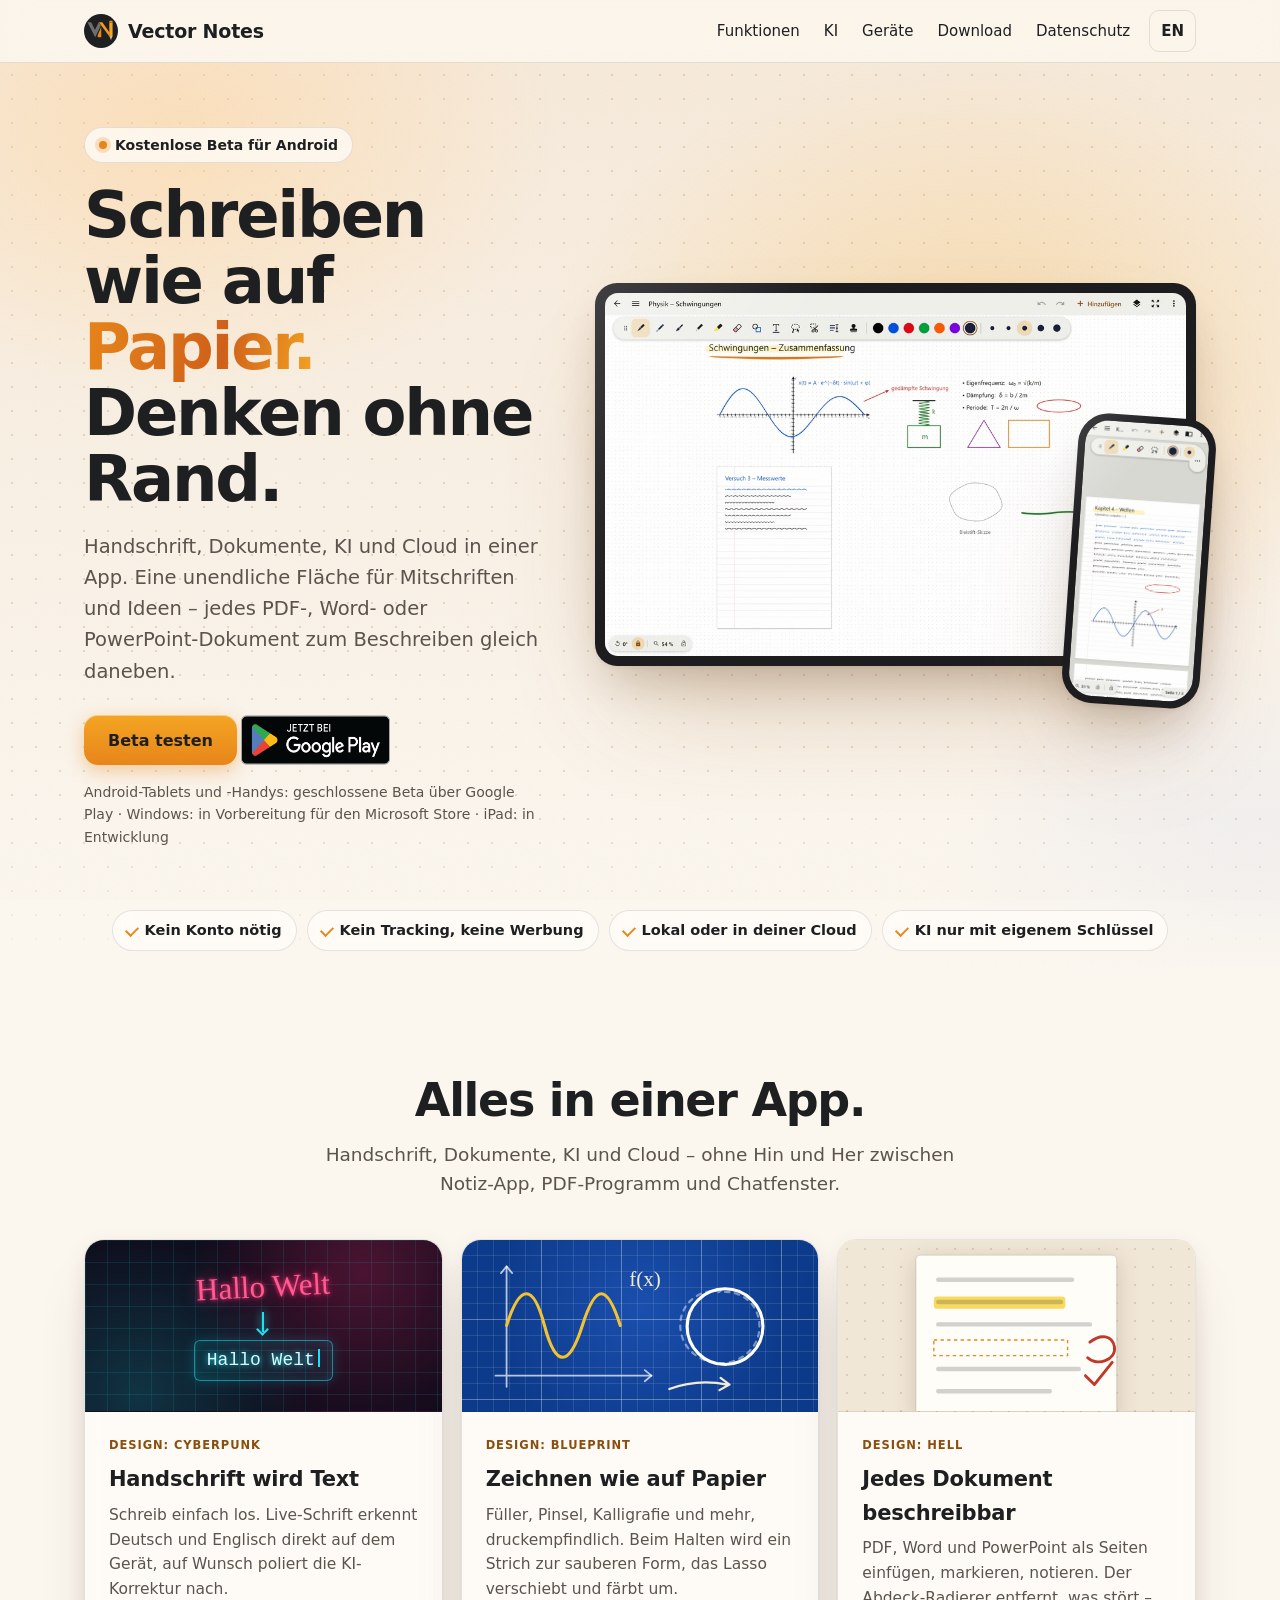
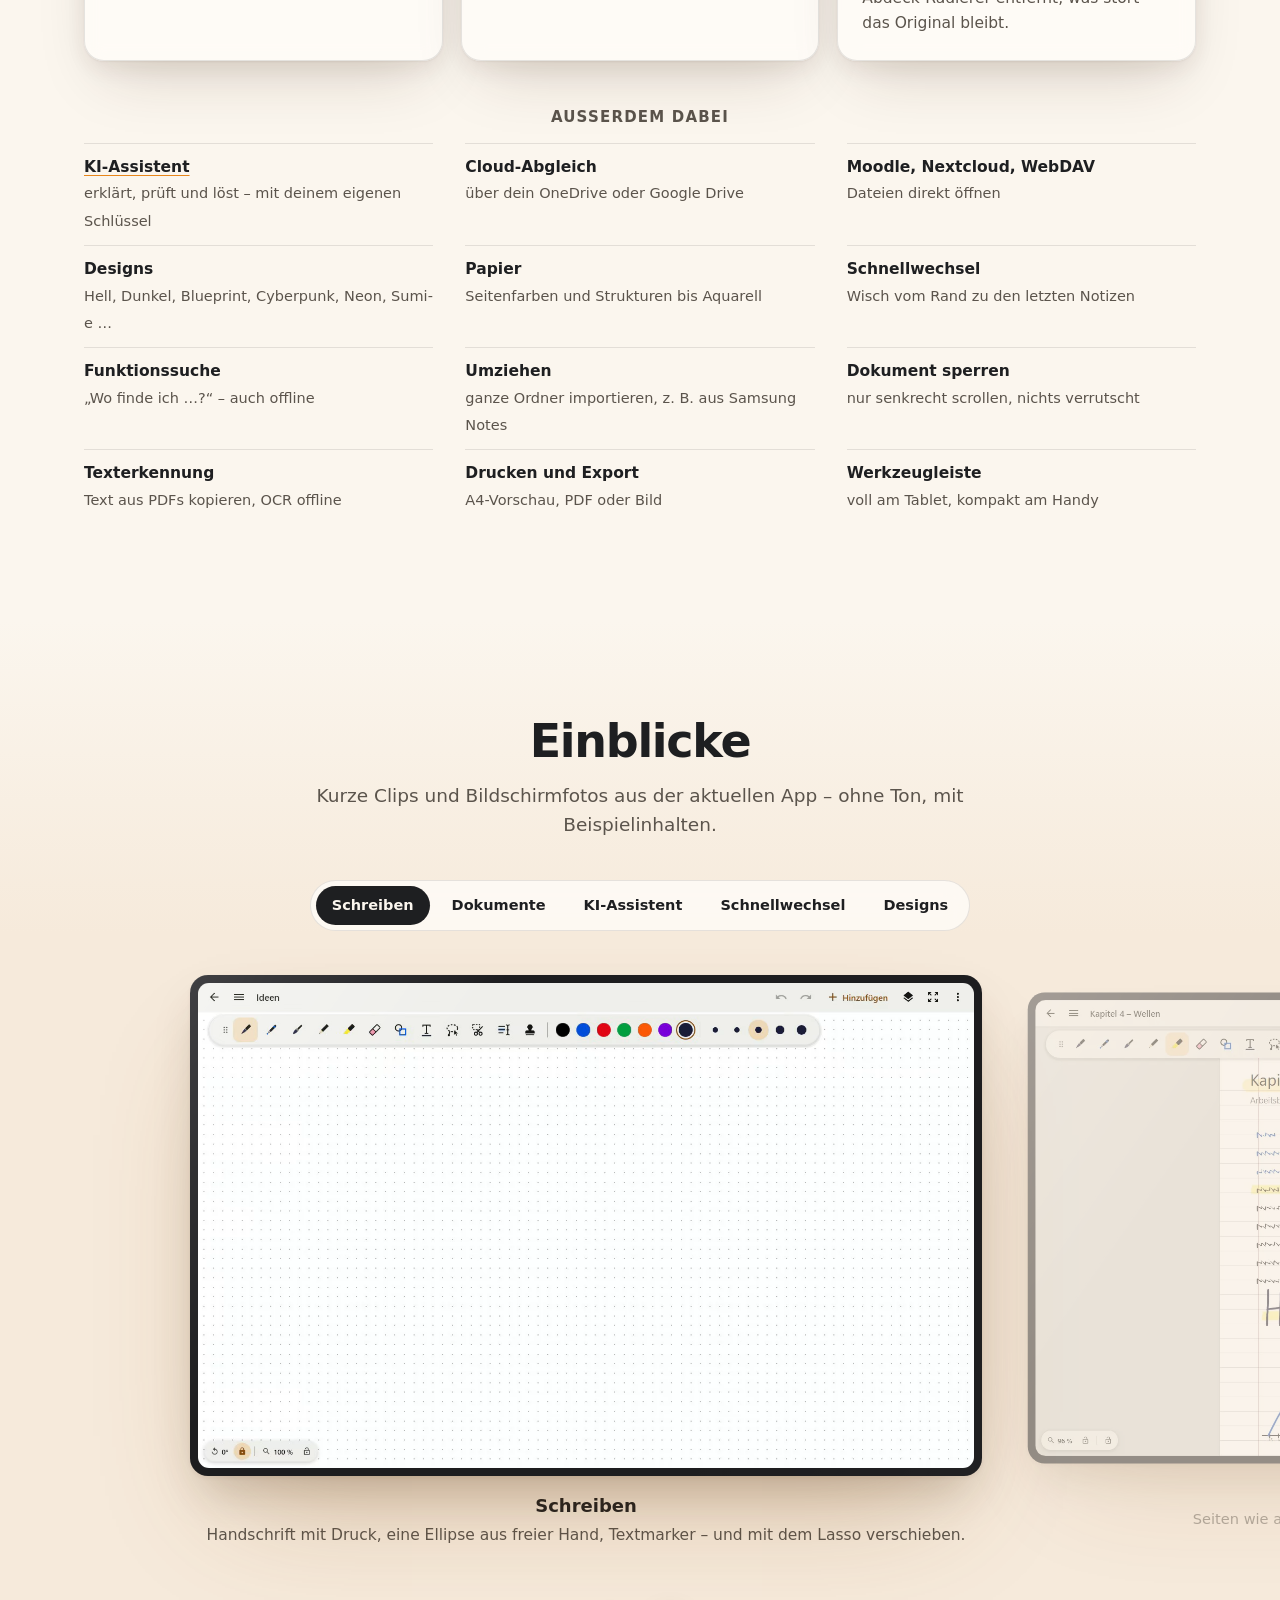
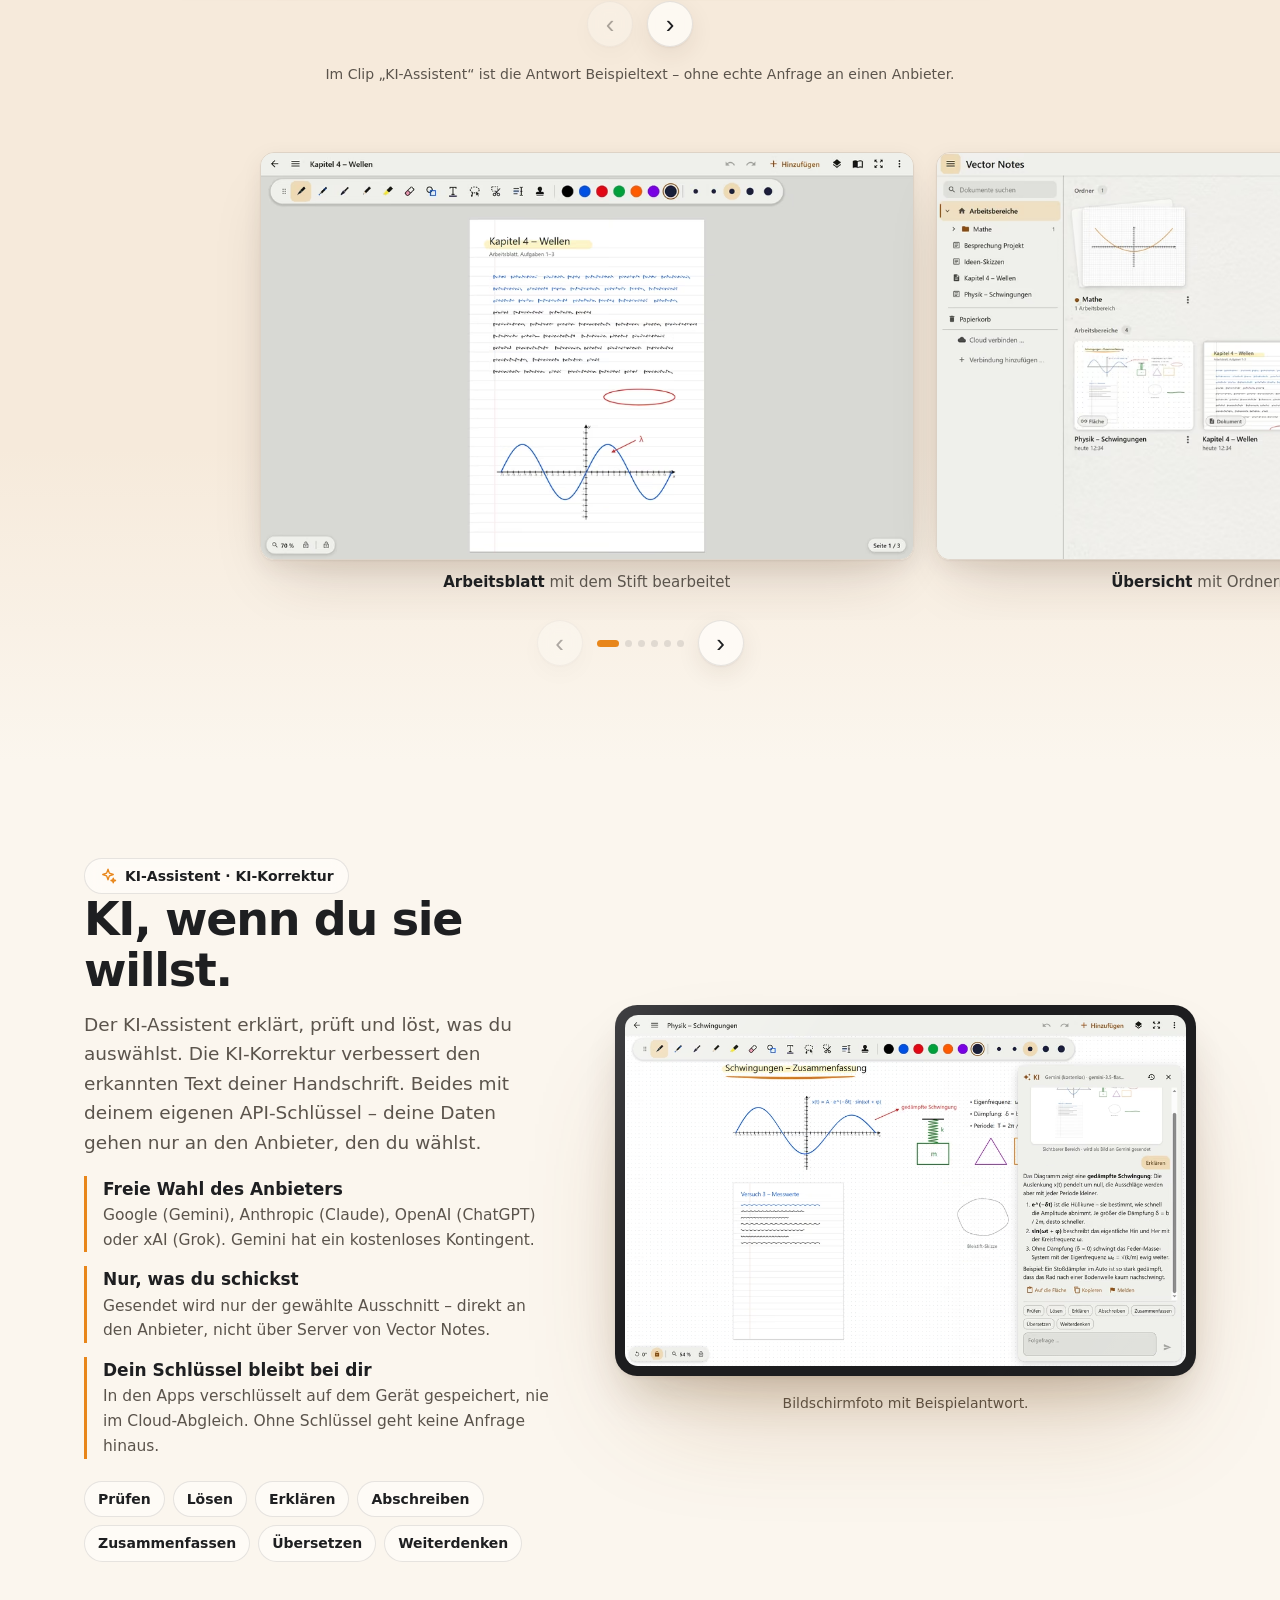
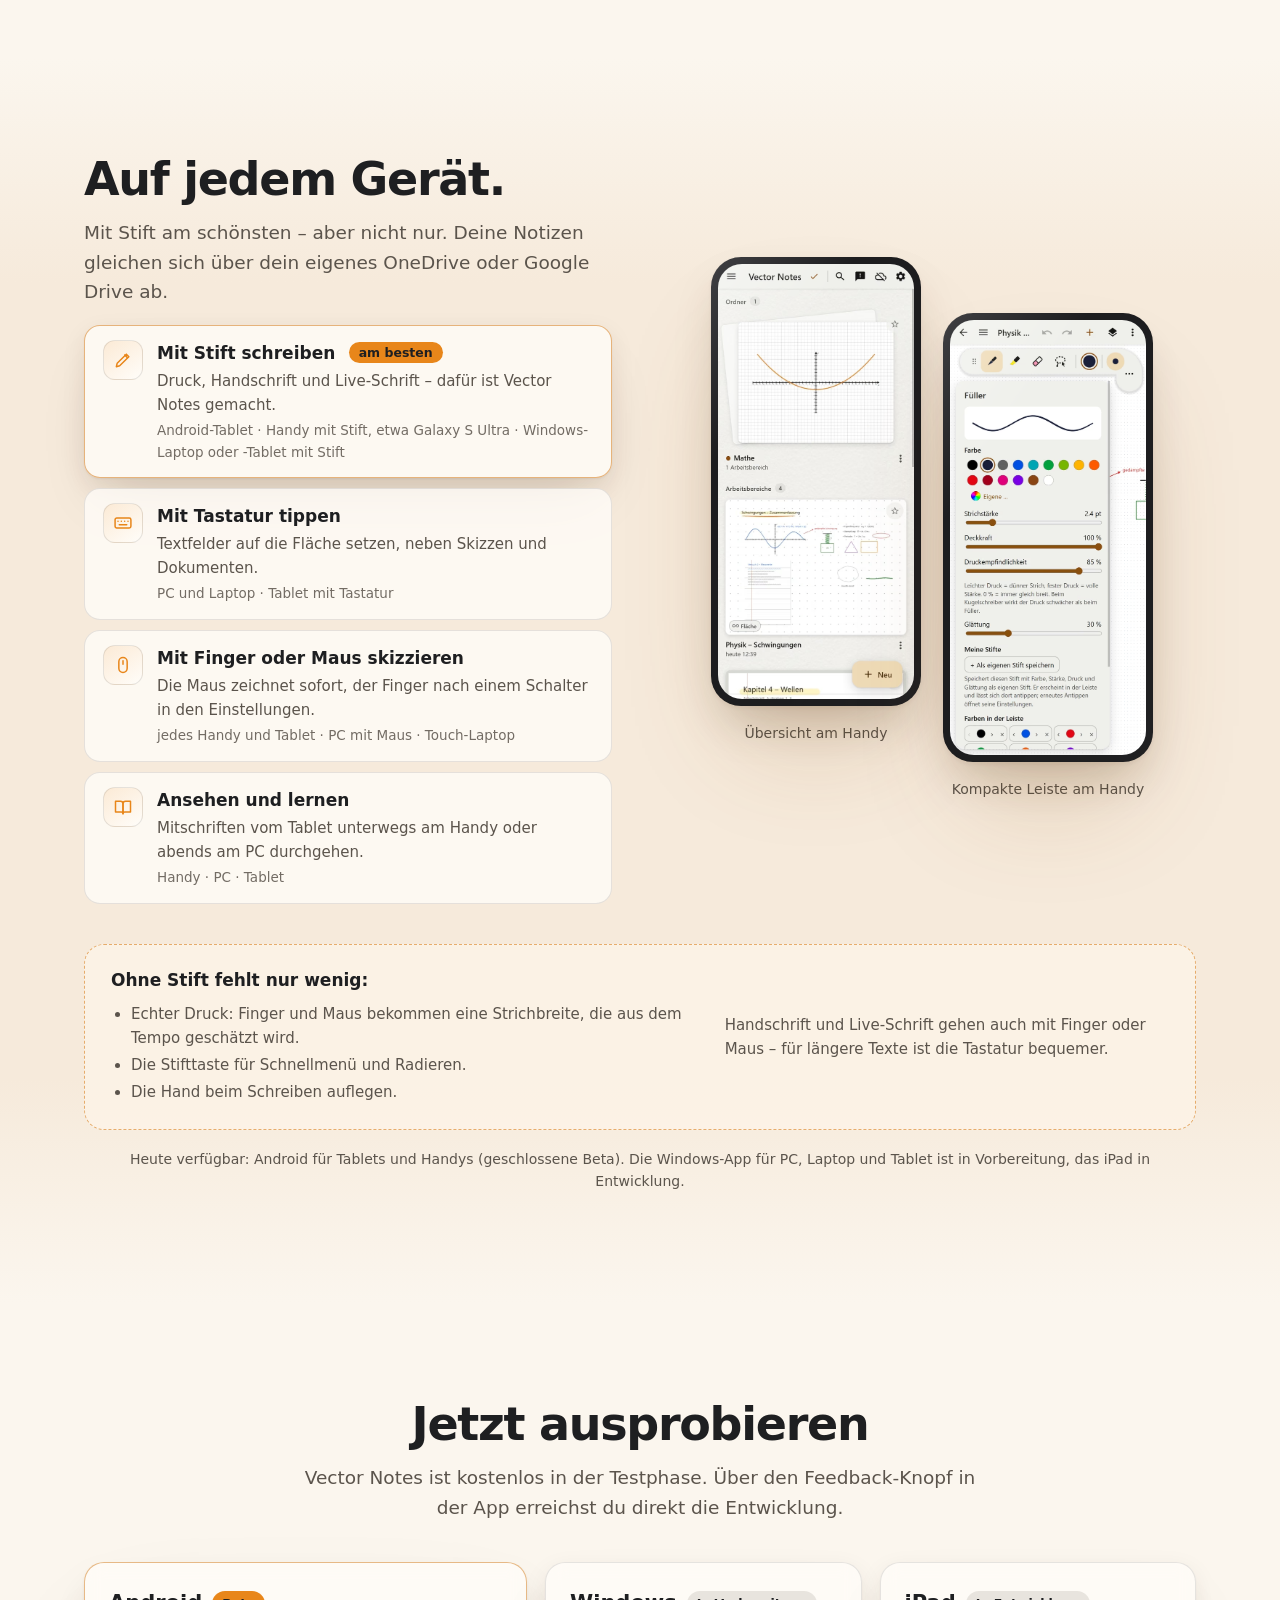
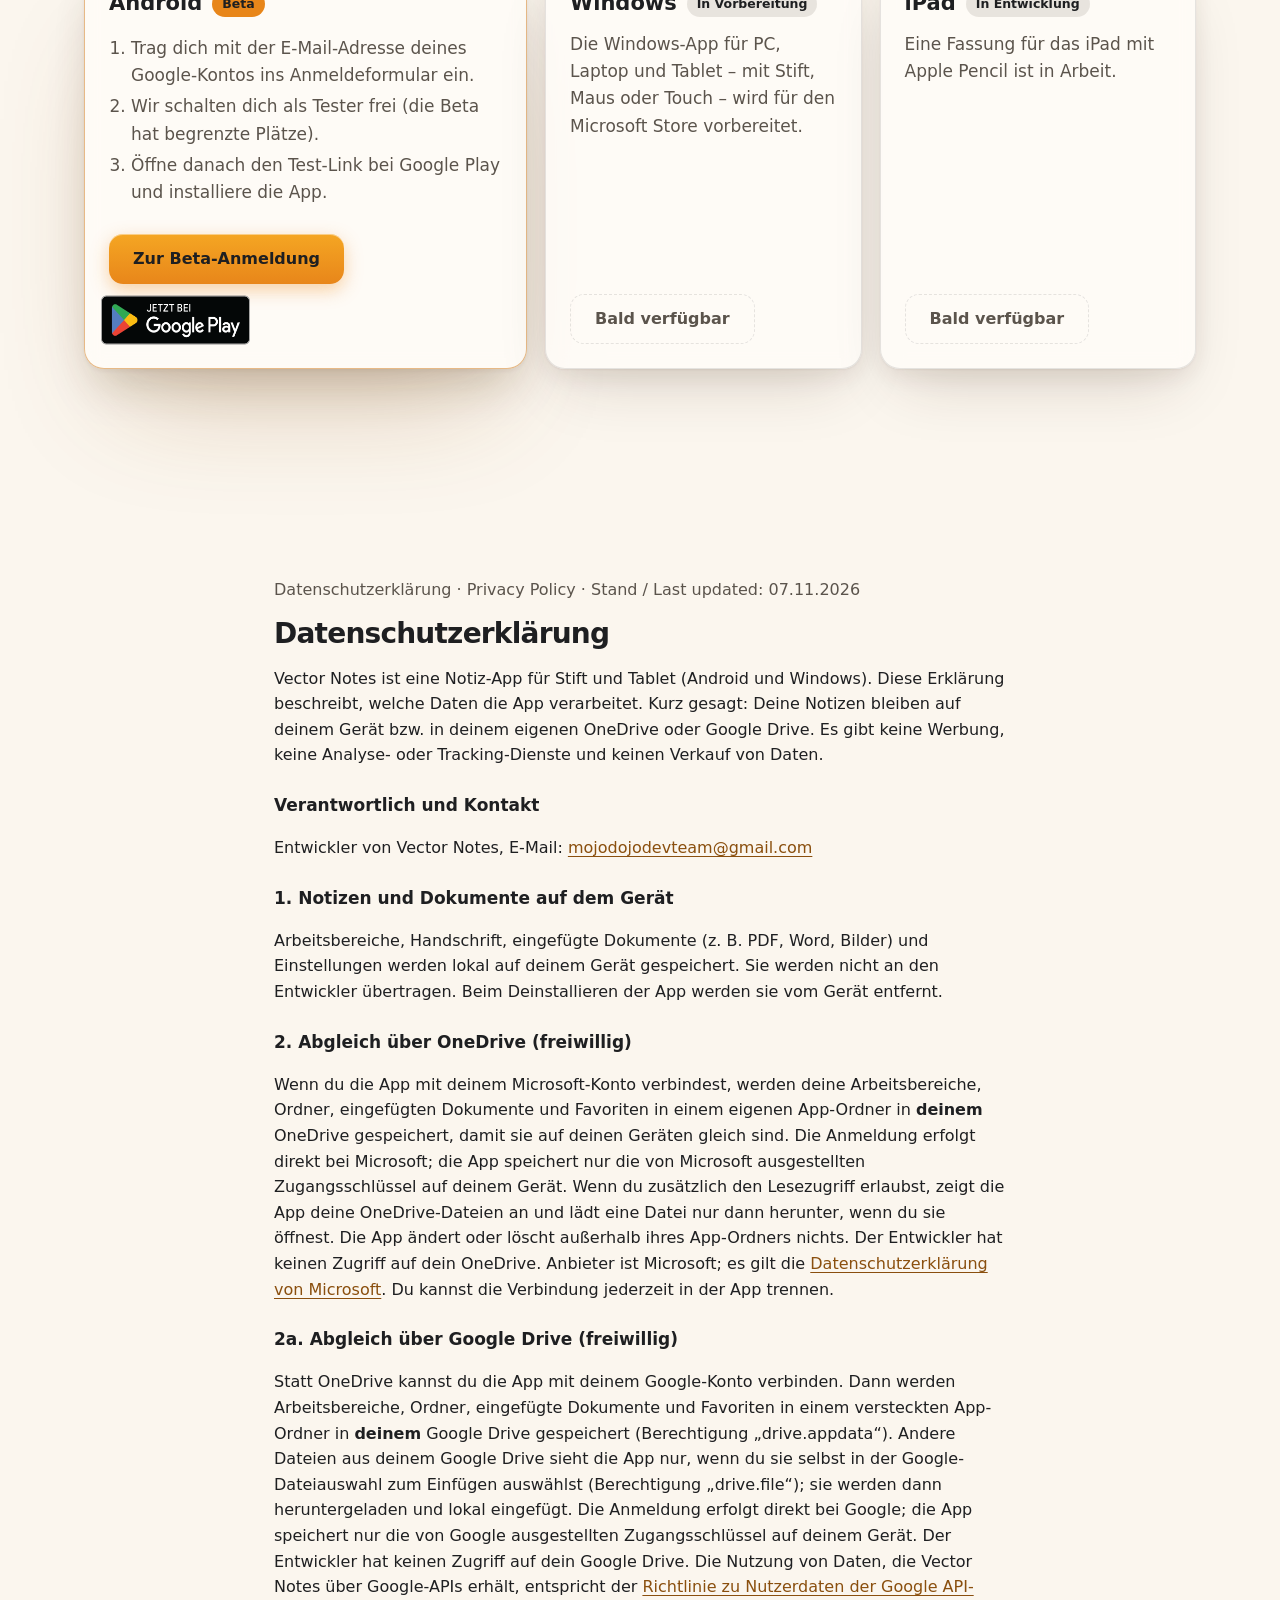
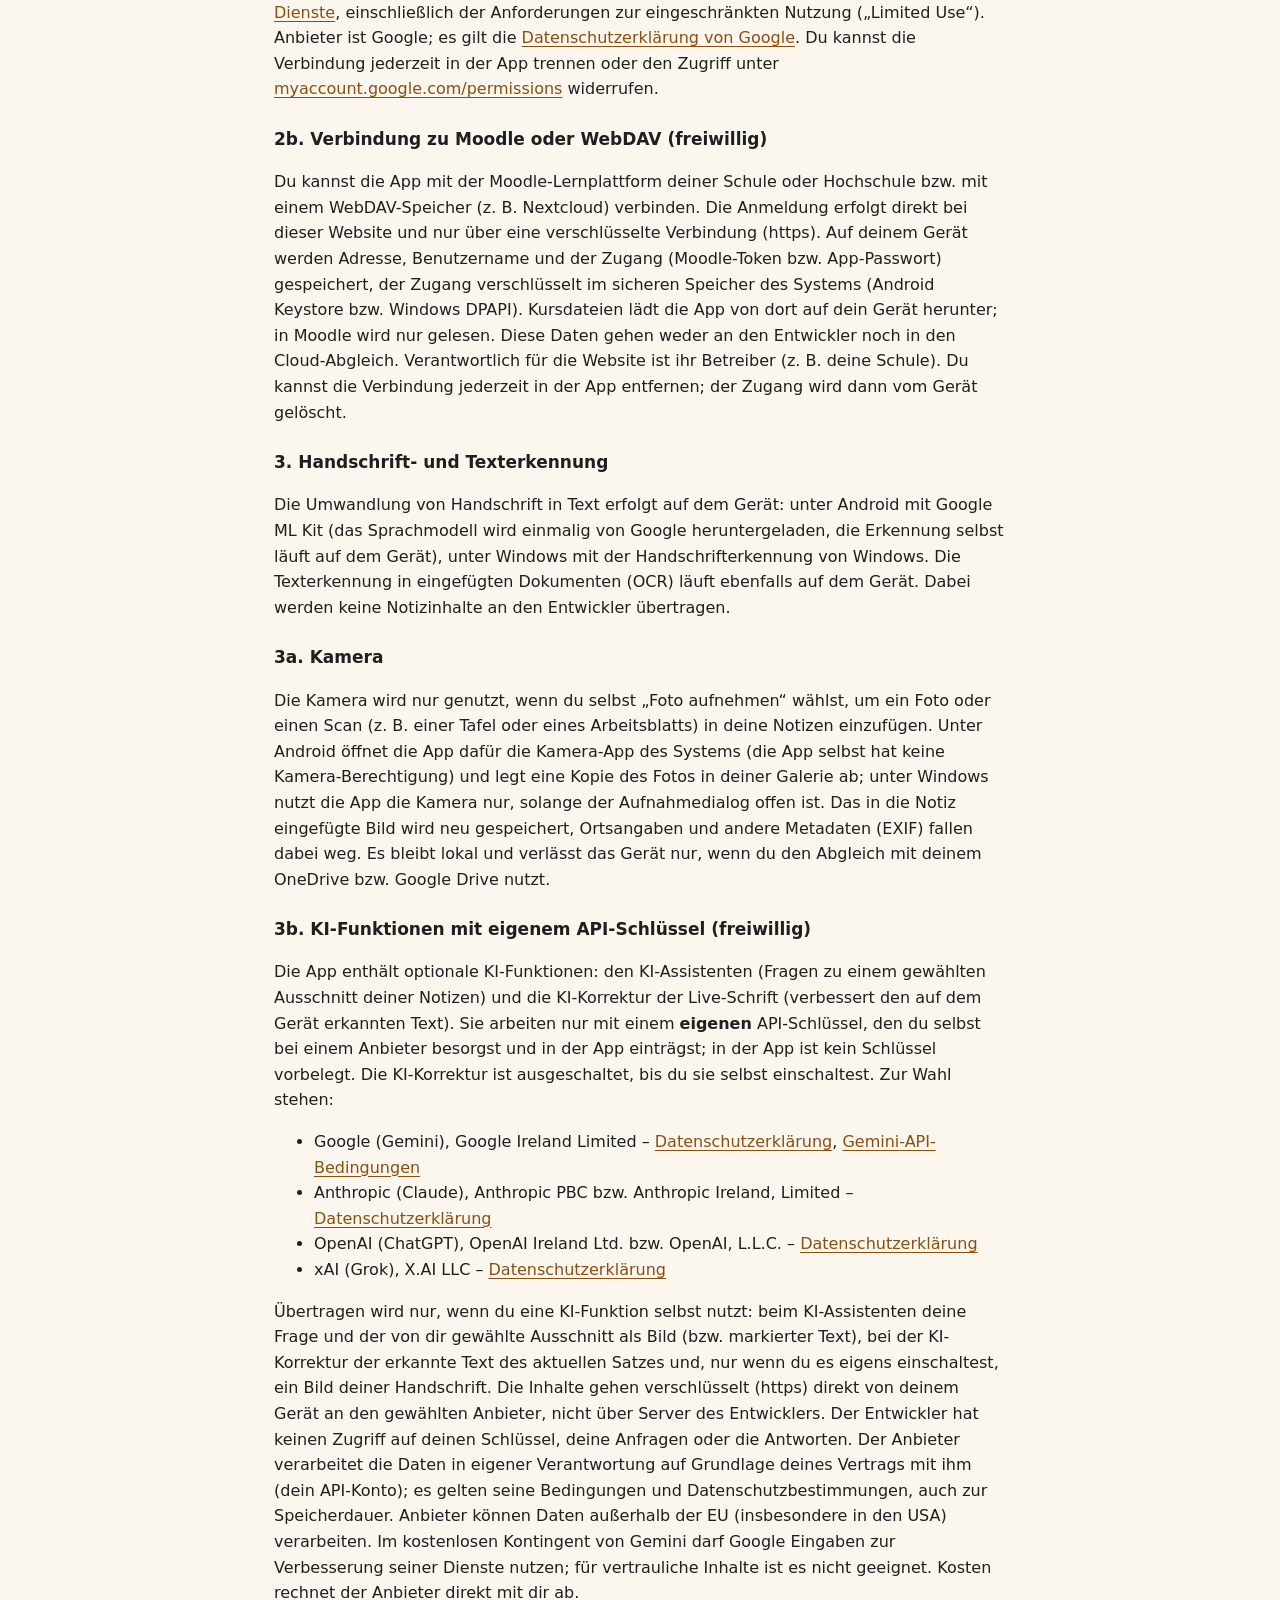
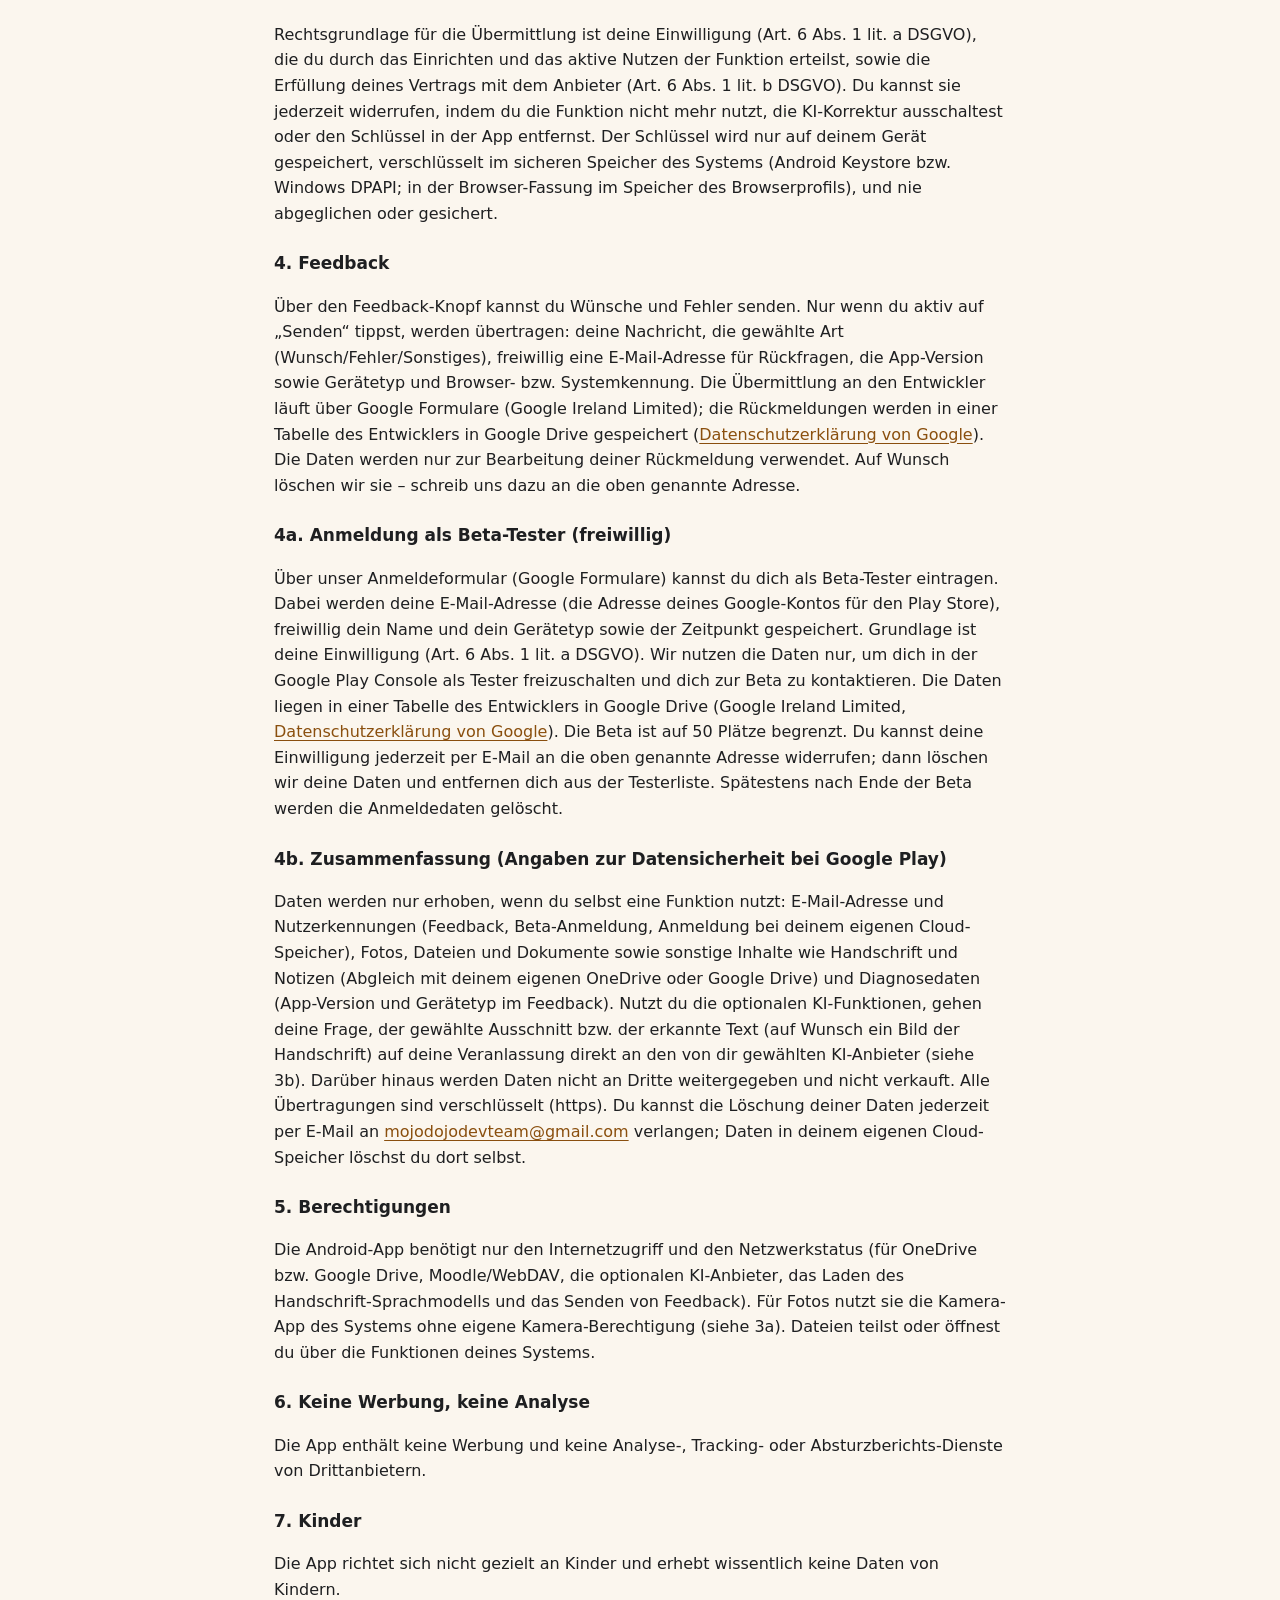
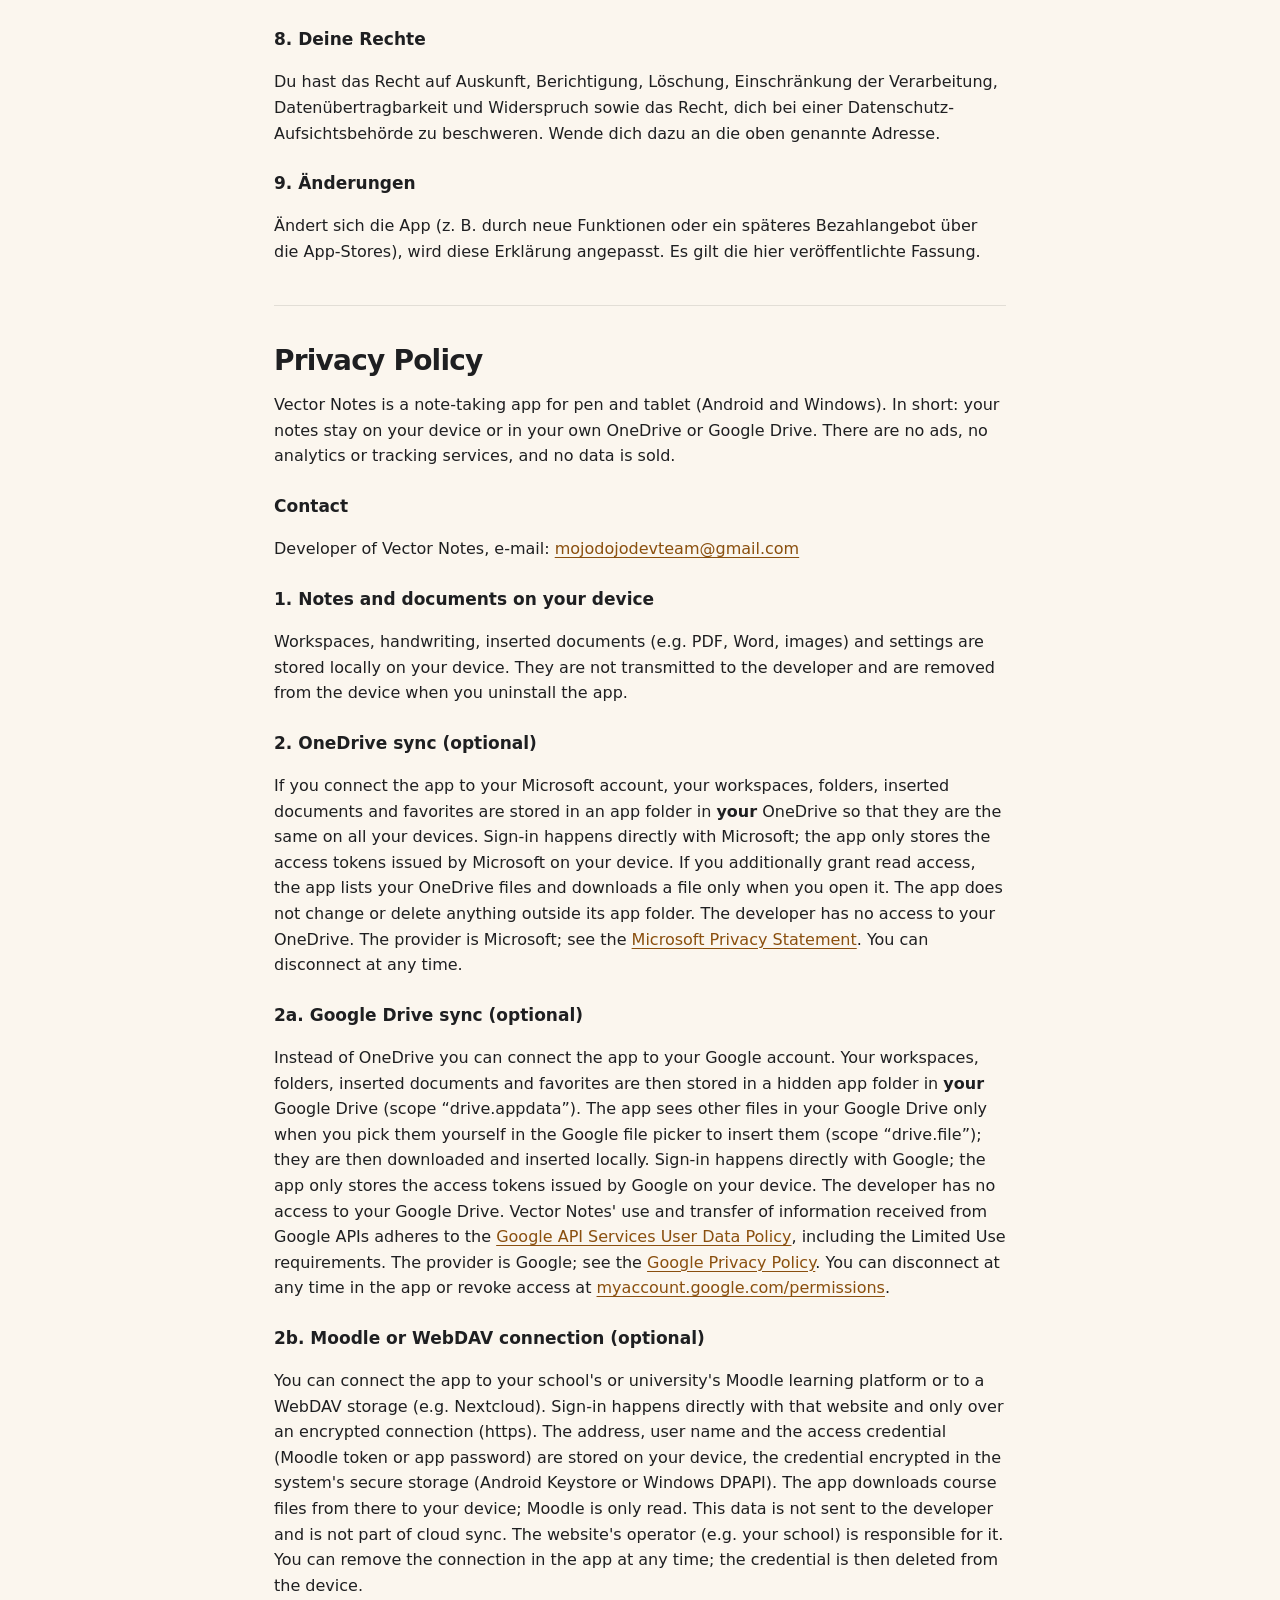
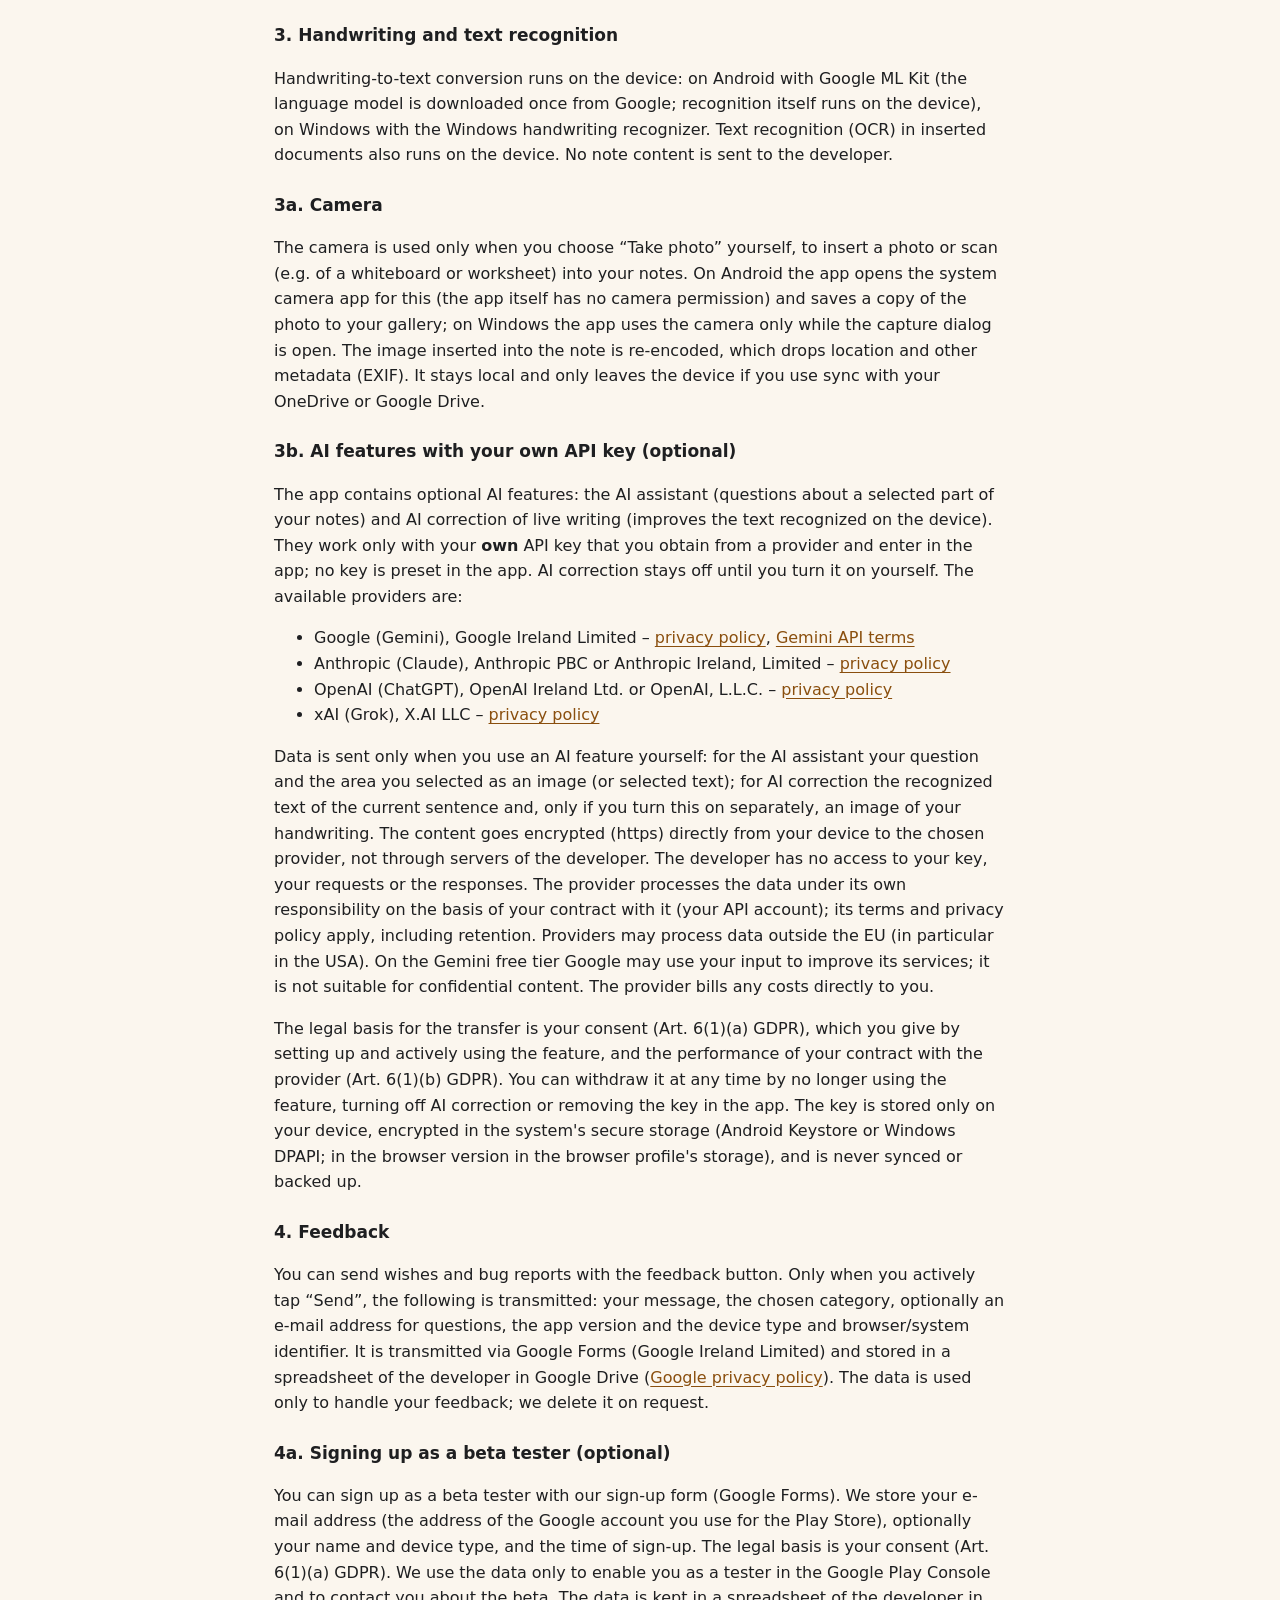
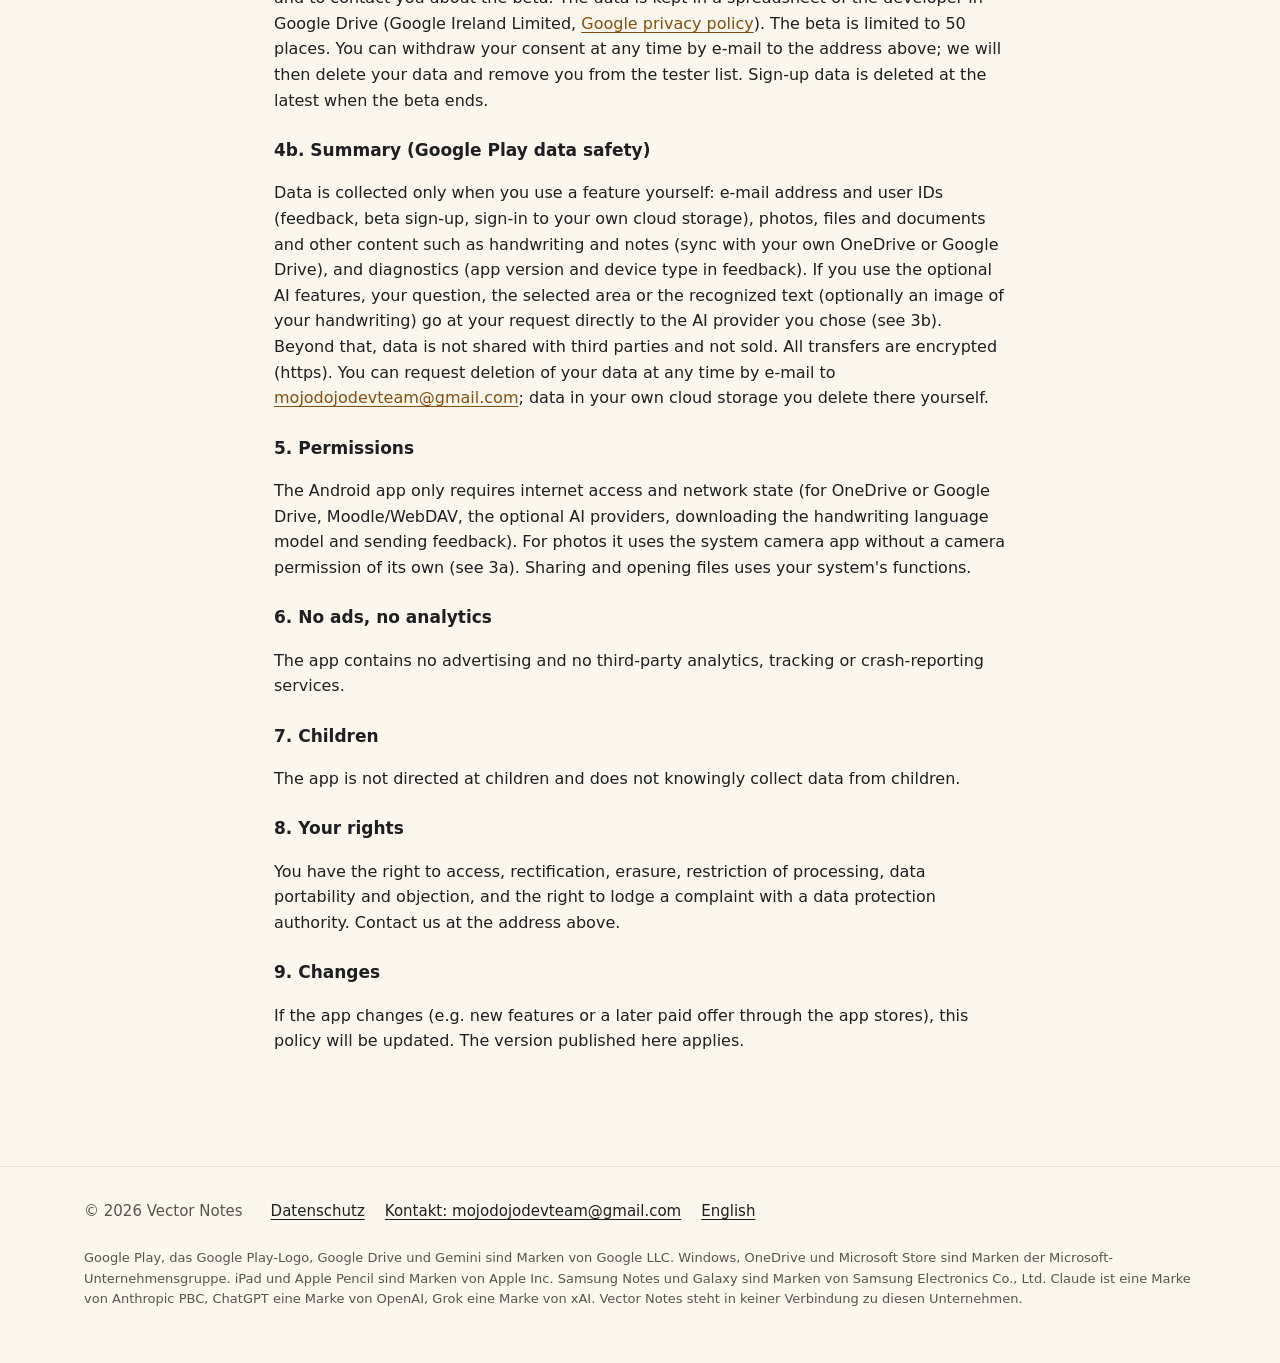
==== commit e03fac46: "Produktseite entschlackt, neuer Bereich „Auf jedem Gerät“ - Highlights: drei Karten mit Theme-Akzent" ====
--- a/index.html
+++ b/index.html
@@ -25,7 +25,7 @@
 <meta property="og:image:height" content="500">
 <meta property="og:locale" content="de_DE">
 <meta name="twitter:card" content="summary_large_image">
-<link rel="stylesheet" href="/assets/site.css?v=5">
+<link rel="stylesheet" href="/assets/site.css?v=6">
 <script>document.documentElement.classList.add('js')</script>
 </head>
 <body>
@@ -39,12 +39,12 @@
 <div class="hero-text">
 <span class="beta-chip">Kostenlose Beta für Android</span>
 <h1>Schreiben wie auf <em>Papier.</em> Denken ohne Rand.</h1>
-<p class="lead">Handschrift, Dokumente, KI und Cloud – nahtlos verbunden in einer App. Eine unendliche Fläche für Mitschriften und Ideen, und jedes PDF, Word- oder PowerPoint-Dokument zum Beschreiben gleich daneben.</p>
+<p class="lead">Handschrift, Dokumente, KI und Cloud in einer App. Eine unendliche Fläche für Mitschriften und Ideen – jedes PDF-, Word- oder PowerPoint-Dokument zum Beschreiben gleich daneben.</p>
 <div class="aktionen">
 <a class="knopf haupt" href="https://forms.gle/gsiJugk7ive3VTEFA" rel="noopener">Beta testen</a>
 <a class="badge-play" href="https://play.google.com/apps/testing/app.vectornotes" rel="noopener"><img src="/img/google-play-de.png" width="646" height="250" alt="Jetzt bei Google Play"></a>
 </div>
-<p class="klein">Android: geschlossene Beta über Google Play · Windows: in Vorbereitung für den Microsoft Store · iPad: in Entwicklung</p>
+<p class="klein">Android-Tablets und -Handys: geschlossene Beta über Google Play · Windows: in Vorbereitung für den Microsoft Store · iPad: in Entwicklung</p>
 </div>
 <div class="hero-buehne" data-tilt>
 <div class="geraet tablet"><picture>
@@ -61,18 +61,14 @@
 </section>
 
 <section class="block" id="alles" aria-labelledby="h-alles"><div class="wrap">
-<div class="kopfzeile r"><h2 id="h-alles">Alles in einer App.</h2><p class="einleitung">Handschrift, Dokumente, KI und Cloud – nahtlos verbunden. Kein Hin und Her zwischen Notiz-App, PDF-Programm und Chatfenster.</p></div>
-<div class="saeulen">
-<article class="saeule r" style="--i:0"><svg viewBox="0 0 24 24" fill="none" stroke="currentColor" stroke-width="1.8" stroke-linecap="round" stroke-linejoin="round" aria-hidden="true"><path d="M4 20l4-1 11-11-3-3L5 16l-1 4z"/><path d="M14 6l3 3"/></svg><h3>Handschrift</h3><p>Druckempfindliche Stifte, Formen beim Halten, Lasso – und Live-Schrift macht aus Handschrift Text.</p></article>
-<article class="saeule r" style="--i:1"><svg viewBox="0 0 24 24" fill="none" stroke="currentColor" stroke-width="1.8" stroke-linecap="round" stroke-linejoin="round" aria-hidden="true"><path d="M6 3h8l4 4v14H6z"/><path d="M14 3v4h4M9 12h6M9 16h4"/></svg><h3>Dokumente</h3><p>PDF, Word und PowerPoint als Seiten einfügen, markieren, beschreiben, mit dem Abdeck-Radierer bereinigen.</p></article>
-<article class="saeule r" style="--i:2"><svg viewBox="0 0 24 24" fill="none" stroke="currentColor" stroke-width="1.8" stroke-linecap="round" stroke-linejoin="round" aria-hidden="true"><path d="M12 3l1.8 5.2L19 10l-5.2 1.8L12 17l-1.8-5.2L5 10l5.2-1.8z"/><path d="M19 15l.8 2.2L22 18l-2.2.8L19 21l-.8-2.2L16 18l2.2-.8z"/></svg><h3>KI</h3><p>KI-Assistent und KI-Korrektur – optional, mit deinem eigenen Schlüssel bei Google, Anthropic, OpenAI oder xAI.</p></article>
-<article class="saeule r" style="--i:3"><svg viewBox="0 0 24 24" fill="none" stroke="currentColor" stroke-width="1.8" stroke-linecap="round" stroke-linejoin="round" aria-hidden="true"><path d="M7 18h10a4 4 0 000-8 6 6 0 00-11.5 1.5A3.3 3.3 0 007 18z"/></svg><h3>Cloud</h3><p>Abgleich über dein OneDrive oder Google Drive, Dateien aus Moodle, Nextcloud und WebDAV direkt öffnen.</p></article>
-</div>
-</div></section>
-
-<section class="block buehne-block" id="videos" aria-labelledby="h-videos"><div class="wrap">
-<div class="kopfzeile r"><h2 id="h-videos">So fühlt es sich an</h2><p class="einleitung">Kurze Ausschnitte aus der aktuellen App auf einem Tablet – ohne Ton, mit Beispielinhalten.</p></div>
-<div class="karussell clips-k r" data-karussell aria-roledescription="Karussell" aria-label="So fühlt es sich an">
+<div class="kopfzeile r"><h2 id="h-alles">Alles in einer App.</h2><p class="einleitung">Handschrift, Dokumente, KI und Cloud – ohne Hin und Her zwischen Notiz-App, PDF-Programm und Chatfenster.</p></div>
+<div class="highlights"><article class="hl r" style="--i:0"><div class="hl-bild cyber" aria-hidden="true"><span class="cy-hand">Hallo Welt</span><span class="cy-pfeil"></span><span class="cy-text">Hallo Welt<i></i></span></div><div class="hl-text"><span class="hl-thema">Design: Cyberpunk</span><h3>Handschrift wird Text</h3><p>Schreib einfach los. Live-Schrift erkennt Deutsch und Englisch direkt auf dem Gerät, auf Wunsch poliert die KI-Korrektur nach.</p></div></article><article class="hl r" style="--i:1"><div class="hl-bild blueprint" aria-hidden="true"><svg class="bp-zeichnung" viewBox="0 0 320 150" aria-hidden="true"><g class="bp-achsen"><path d="M30 120H170M40 130V22"/><path d="M164 115l6 5-6 5M35 28l5-6 5 6"/></g><path class="bp-kurve" d="M40 75c12-38 24-38 34 0s22 38 34 0 22-38 34 0"/><path class="bp-frei" d="M232 44c-24-2-38 16-36 34 2 22 24 34 44 30 20-5 30-22 26-40-4-16-18-25-36-23"/><circle class="bp-form" cx="236" cy="76" r="34"/><path class="bp-pfeil" d="M186 132c16-6 32-8 52-4M232 122l8 6-9 5"/><text class="bp-text" x="150" y="40">f(x)</text></svg></div><div class="hl-text"><span class="hl-thema">Design: Blueprint</span><h3>Zeichnen wie auf Papier</h3><p>Füller, Pinsel, Kalligrafie und mehr, druckempfindlich. Beim Halten wird ein Strich zur sauberen Form, das Lasso verschiebt und färbt um.</p></div></article><article class="hl r" style="--i:2"><div class="hl-bild papier" aria-hidden="true"><svg class="dok-zeichnung" viewBox="0 0 320 150" aria-hidden="true"><rect class="dok-blatt" x="70" y="12" width="180" height="150" rx="4"/><rect class="dok-marker" x="86" y="49" width="118" height="11" rx="3"/><g class="dok-zeilen"><path d="M90 34h120M90 54h110M90 74h136M90 94h96M90 114h126M90 134h100"/></g><path class="dok-weg" d="M86 88h120v14H86z"/><path class="dok-tinte" d="M226 90c10-8 20-6 22 4 2 12-16 18-24 10"/><path class="dok-tinte" d="M222 120l8 8 16-20"/></svg></div><div class="hl-text"><span class="hl-thema">Design: Hell</span><h3>Jedes Dokument beschreibbar</h3><p>PDF, Word und PowerPoint als Seiten einfügen, markieren, notieren. Der Abdeck-Radierer entfernt, was stört – das Original bleibt.</p></div></article></div>
+<div class="mehr-block r" id="funktionen"><h3>Außerdem dabei</h3><ul class="mehr" role="list"><li><b><a href="#ki">KI-Assistent</a></b><span>erklärt, prüft und löst – mit deinem eigenen Schlüssel</span></li><li><b>Cloud-Abgleich</b><span>über dein OneDrive oder Google Drive</span></li><li><b>Moodle, Nextcloud, WebDAV</b><span>Dateien direkt öffnen</span></li><li><b>Designs</b><span>Hell, Dunkel, Blueprint, Cyberpunk, Neon, Sumi-e …</span></li><li><b>Papier</b><span>Seitenfarben und Strukturen bis Aquarell</span></li><li><b>Schnellwechsel</b><span>Wisch vom Rand zu den letzten Notizen</span></li><li><b>Funktionssuche</b><span>„Wo finde ich …?“ – auch offline</span></li><li><b>Umziehen</b><span>ganze Ordner importieren, z. B. aus Samsung Notes</span></li><li><b>Dokument sperren</b><span>nur senkrecht scrollen, nichts verrutscht</span></li><li><b>Texterkennung</b><span>Text aus PDFs kopieren, OCR offline</span></li><li><b>Drucken und Export</b><span>A4-Vorschau, PDF oder Bild</span></li><li><b>Werkzeugleiste</b><span>voll am Tablet, kompakt am Handy</span></li></ul></div>
+</div></section>
+
+<section class="block farbig" id="einblicke" aria-labelledby="h-videos"><div class="wrap">
+<div class="kopfzeile r"><h2 id="h-videos">Einblicke</h2><p class="einleitung">Kurze Clips und Bildschirmfotos aus der aktuellen App – ohne Ton, mit Beispielinhalten.</p></div>
+<div id="videos"><div class="karussell clips-k r" data-karussell aria-roledescription="Karussell" aria-label="So fühlt es sich an">
 <div class="reiter" role="tablist"><button type="button" role="tab" aria-selected="true" data-ziel="0">Schreiben</button><button type="button" role="tab" aria-selected="false" data-ziel="1">Dokumente</button><button type="button" role="tab" aria-selected="false" data-ziel="2">KI-Assistent</button><button type="button" role="tab" aria-selected="false" data-ziel="3">Schnellwechsel</button><button type="button" role="tab" aria-selected="false" data-ziel="4">Designs</button></div>
 <div class="spur" tabindex="0">
 <figure class="folie clip" role="group" aria-roledescription="Folie" aria-label="Bild 1 von 5: Schreiben">
@@ -98,27 +94,18 @@
 </div>
 <div class="steuer"><button type="button" class="pfeil" data-schritt="-1" aria-label="Zurück">‹</button><button type="button" class="pfeil" data-schritt="1" aria-label="Weiter">›</button></div>
 </div>
-<p class="klein mitte">Im Clip „KI-Assistent“ ist die Antwort Beispieltext – ohne echte Anfrage an einen Anbieter.</p>
-</div></section>
-
-<section class="block farbig" id="geraete" aria-labelledby="h-ger"><div class="wrap zwei">
-<div class="r">
-<h2 id="h-ger">Ein Notizbuch für alle deine Geräte.</h2>
-<p class="einleitung">Android heute, Windows und iPad folgen. Deine Notizen gleichen sich über deine eigene Cloud ab – OneDrive oder Google Drive – statt in einem geschlossenen Ökosystem.</p>
-<p>Viele Notiz-Apps entfalten ihre Stärken nur innerhalb der Geräte eines Herstellers. Vector Notes setzt auf offene Wege: deine Cloud, deine Dateien, PDF als Austauschformat. So bleiben Mitschriften erreichbar, egal mit welchem Gerät du gerade schreibst.</p>
-<ul class="ger-liste" role="list"><li class="an"><b>Android</b> <span class="status an">heute</span><small>Tablets und Handys, geschlossene Beta bei Google Play</small></li><li class=""><b>Windows</b> <span class="status">in Vorbereitung</span><small>für Tablets und PCs mit Stift, über den Microsoft Store</small></li><li class=""><b>iPad</b> <span class="status">in Entwicklung</span><small>mit Apple Pencil</small></li></ul>
-</div>
-<div class="orbit-rahmen r"><svg class="orbit" viewBox="0 0 420 420" role="img" aria-labelledby="orbit-t"><title id="orbit-t">Android, Windows und iPad sind über deine Cloud verbunden</title>
-<defs><radialGradient id="og" cx="50%" cy="50%" r="50%"><stop offset="0" stop-color="var(--orange)" stop-opacity=".28"/><stop offset="1" stop-color="var(--orange)" stop-opacity="0"/></radialGradient></defs>
-<circle cx="210" cy="210" r="150" class="o-bahn"/>
-<circle cx="210" cy="210" r="95" fill="url(#og)"/>
-<g class="o-linien"><path d="M210 210 L210 60"/><path d="M210 210 L340 285"/><path d="M210 210 L80 285"/></g>
-<g class="o-mitte"><circle cx="210" cy="210" r="56" class="o-kreis"/><path d="M184 222h52a14 14 0 000-28 22 22 0 00-42 6 12 12 0 00-10 22z" class="o-wolke"/>
-<text x="210" y="290" class="o-klein">OneDrive · Google Drive</text></g>
-<g class="o-geraet an" transform="translate(210 60)"><rect x="-34" y="-46" width="68" height="92" rx="9"/><rect x="-27" y="-38" width="54" height="72" rx="3" class="o-schirm"/><path d="M-16 -10c6-10 10 10 16 0s10 10 16 0" class="o-schrift"/><text y="66">Android</text><text y="82" class="o-status">heute</text></g>
-<g class="o-geraet" transform="translate(340 285)"><rect x="-50" y="-34" width="100" height="66" rx="7"/><rect x="-43" y="-27" width="86" height="52" rx="3" class="o-schirm"/><path d="M-20 0c6-10 10 10 16 0s10 10 16 0" class="o-schrift"/><text y="54">Windows</text><text y="70" class="o-status">in Vorbereitung</text></g>
-<g class="o-geraet" transform="translate(80 285)"><rect x="-40" y="-50" width="80" height="100" rx="10"/><rect x="-33" y="-43" width="66" height="86" rx="4" class="o-schirm"/><path d="M-16 0c6-10 10 10 16 0s10 10 16 0" class="o-schrift"/><text y="70">iPad</text><text y="86" class="o-status">in Entwicklung</text></g>
-</svg></div>
+<p class="klein mitte">Im Clip „KI-Assistent“ ist die Antwort Beispieltext – ohne echte Anfrage an einen Anbieter.</p></div>
+<div class="karussell bilder-k r" id="galerie" data-karussell aria-roledescription="Karussell" aria-label="Bildschirmfotos">
+<div class="spur" tabindex="0">
+<figure class="folie" role="group" aria-label="Bild 1 von 6"><picture><source type="image/avif" srcset="/img/dokument-de-960.avif?v=5 960w, /img/dokument-de-1600.avif?v=5 1600w" sizes="(max-width: 760px) 88vw, 760px"><source type="image/webp" srcset="/img/dokument-de-960.webp?v=5 960w, /img/dokument-de-1600.webp?v=5 1600w" sizes="(max-width: 760px) 88vw, 760px"><img src="/img/dokument-de-960.jpg?v=5" srcset="/img/dokument-de-960.jpg?v=5 960w, /img/dokument-de-1600.jpg?v=5 1600w" sizes="(max-width: 760px) 88vw, 760px" width="2880" height="1800" alt="Ein Arbeitsblatt mit dem Stift bearbeitet" loading="lazy" decoding="async"></picture><figcaption><b>Arbeitsblatt</b> mit dem Stift bearbeitet</figcaption></figure>
+<figure class="folie" role="group" aria-label="Bild 2 von 6"><picture><source type="image/avif" srcset="/img/uebersicht-de-960.avif?v=5 960w, /img/uebersicht-de-1600.avif?v=5 1600w" sizes="(max-width: 760px) 88vw, 760px"><source type="image/webp" srcset="/img/uebersicht-de-960.webp?v=5 960w, /img/uebersicht-de-1600.webp?v=5 1600w" sizes="(max-width: 760px) 88vw, 760px"><img src="/img/uebersicht-de-960.jpg?v=5" srcset="/img/uebersicht-de-960.jpg?v=5 960w, /img/uebersicht-de-1600.jpg?v=5 1600w" sizes="(max-width: 760px) 88vw, 760px" width="2880" height="1800" alt="Übersicht mit Ordnern und Vorschauen" loading="lazy" decoding="async"></picture><figcaption><b>Übersicht</b> mit Ordnern und Vorschauen</figcaption></figure>
+<figure class="folie" role="group" aria-label="Bild 3 von 6"><picture><source type="image/avif" srcset="/img/suche-de-960.avif?v=5 960w, /img/suche-de-1600.avif?v=5 1600w" sizes="(max-width: 760px) 88vw, 760px"><source type="image/webp" srcset="/img/suche-de-960.webp?v=5 960w, /img/suche-de-1600.webp?v=5 1600w" sizes="(max-width: 760px) 88vw, 760px"><img src="/img/suche-de-960.jpg?v=5" srcset="/img/suche-de-960.jpg?v=5 960w, /img/suche-de-1600.jpg?v=5 1600w" sizes="(max-width: 760px) 88vw, 760px" width="2880" height="1800" alt="Funktionssuche mit Treffern zu „Papier“" loading="lazy" decoding="async"></picture><figcaption><b>Funktionssuche</b> versteht eigene Worte</figcaption></figure>
+<figure class="folie" role="group" aria-label="Bild 4 von 6"><picture><source type="image/avif" srcset="/img/sammel-de-960.avif?v=5 960w, /img/sammel-de-1600.avif?v=5 1600w" sizes="(max-width: 760px) 88vw, 760px"><source type="image/webp" srcset="/img/sammel-de-960.webp?v=5 960w, /img/sammel-de-1600.webp?v=5 1600w" sizes="(max-width: 760px) 88vw, 760px"><img src="/img/sammel-de-960.jpg?v=5" srcset="/img/sammel-de-960.jpg?v=5 960w, /img/sammel-de-1600.jpg?v=5 1600w" sizes="(max-width: 760px) 88vw, 760px" width="2880" height="1800" alt="Dialog „Ordner oder mehrere Dateien importieren“" loading="lazy" decoding="async"></picture><figcaption><b>Umziehen</b> ganze Ordner auf einmal importieren</figcaption></figure>
+<figure class="folie" role="group" aria-label="Bild 5 von 6"><picture><source type="image/avif" srcset="/img/papier-de-960.avif?v=5 960w, /img/papier-de-1600.avif?v=5 1600w" sizes="(max-width: 760px) 88vw, 760px"><source type="image/webp" srcset="/img/papier-de-960.webp?v=5 960w, /img/papier-de-1600.webp?v=5 1600w" sizes="(max-width: 760px) 88vw, 760px"><img src="/img/papier-de-960.jpg?v=5" srcset="/img/papier-de-960.jpg?v=5 960w, /img/papier-de-1600.jpg?v=5 1600w" sizes="(max-width: 760px) 88vw, 760px" width="2880" height="1800" alt="Dokument auf Aquarellpapier mit Handschrift und Diagramm" loading="lazy" decoding="async"></picture><figcaption><b>Papier mit Charakter</b> hier Aquarell</figcaption></figure>
+<figure class="folie" role="group" aria-label="Bild 6 von 6"><picture><source type="image/avif" srcset="/img/werkzeug-de-960.avif?v=5 960w, /img/werkzeug-de-1600.avif?v=5 1600w" sizes="(max-width: 760px) 88vw, 760px"><source type="image/webp" srcset="/img/werkzeug-de-960.webp?v=5 960w, /img/werkzeug-de-1600.webp?v=5 1600w" sizes="(max-width: 760px) 88vw, 760px"><img src="/img/werkzeug-de-960.jpg?v=5" srcset="/img/werkzeug-de-960.jpg?v=5 960w, /img/werkzeug-de-1600.jpg?v=5 1600w" sizes="(max-width: 760px) 88vw, 760px" width="2880" height="1800" alt="Werkzeugfeld des Füllers mit Farbe, Strichstärke, Deckkraft und Druckempfindlichkeit" loading="lazy" decoding="async"></picture><figcaption><b>Werkzeugfeld</b> Farbe, Stärke, Druck, Glättung</figcaption></figure>
+</div>
+<div class="steuer"><button type="button" class="pfeil" data-schritt="-1" aria-label="Zurück">‹</button><span class="punkte" aria-hidden="true"></span><button type="button" class="pfeil" data-schritt="1" aria-label="Weiter">›</button></div>
+</div>
 </div></section>
 
 <section class="block" id="ki" aria-labelledby="h-ki"><div class="wrap zwei ki-zwei">
@@ -132,66 +119,16 @@
 <figure class="r schwebe" data-tilt><div class="geraet tablet"><picture><source type="image/avif" srcset="/img/ki-de-960.avif?v=5 960w, /img/ki-de-1600.avif?v=5 1600w" sizes="(max-width: 900px) 100vw, 620px"><source type="image/webp" srcset="/img/ki-de-960.webp?v=5 960w, /img/ki-de-1600.webp?v=5 1600w" sizes="(max-width: 900px) 100vw, 620px"><img src="/img/ki-de-960.jpg?v=5" srcset="/img/ki-de-960.jpg?v=5 960w, /img/ki-de-1600.jpg?v=5 1600w" sizes="(max-width: 900px) 100vw, 620px" width="2880" height="1800" alt="KI-Seitenleiste neben den Notizen: Antwort auf „Erklären“ zur gedämpften Schwingung" loading="lazy" decoding="async"></picture></div><figcaption class="klein">Bildschirmfoto mit Beispielantwort.</figcaption></figure>
 </div></section>
 
-<section class="block farbig" id="einblicke" aria-labelledby="h-sp"><div class="wrap">
-<div class="kopfzeile r"><h2 id="h-sp">Durchdacht bis ins Detail</h2><p class="einleitung">Neue Funktionen aus dem aktuellen Stand der App.</p></div>
-<article class="spot">
-<div class="spot-text r"><svg viewBox="0 0 24 24" fill="none" stroke="currentColor" stroke-width="1.8" stroke-linecap="round" stroke-linejoin="round" aria-hidden="true"><rect x="3" y="4" width="11" height="16" rx="2"/><path d="M17 6h4M17 12h4M17 18h4"/></svg><h3>Seitenleiste und Schnellwechsel</h3><p>Die Seitenleiste zeigt Ordner und Dokumente; ein Wisch vom Rand holt die zuletzt benutzten Notizen als Vorschaubilder. Ein Tipp – und du bist im nächsten Dokument.</p></div>
-<div class="spot-bild r" data-tilt><div class="geraet tablet"><picture><source type="image/avif" srcset="/img/schnell-de-960.avif?v=5 960w, /img/schnell-de-1600.avif?v=5 1600w" sizes="(max-width: 900px) 100vw, 640px"><source type="image/webp" srcset="/img/schnell-de-960.webp?v=5 960w, /img/schnell-de-1600.webp?v=5 1600w" sizes="(max-width: 900px) 100vw, 640px"><img src="/img/schnell-de-960.jpg?v=5" srcset="/img/schnell-de-960.jpg?v=5 960w, /img/schnell-de-1600.jpg?v=5 1600w" sizes="(max-width: 900px) 100vw, 640px" width="2880" height="1800" alt="Schnellwechsel am rechten Rand mit Vorschaubildern der zuletzt benutzten Notizen" loading="lazy" decoding="async"></picture></div></div>
-</article>
-<article class="spot links">
-<div class="spot-text r"><svg viewBox="0 0 24 24" fill="none" stroke="currentColor" stroke-width="1.8" stroke-linecap="round" stroke-linejoin="round" aria-hidden="true"><circle cx="11" cy="11" r="6"/><path d="M20 20l-4.5-4.5"/></svg><h3>Frag einfach: „Wo finde ich …?“</h3><p>Die Funktionssuche versteht eigene Worte, zeigt den Weg durch die Menüs und auf Wunsch direkt die richtige Stelle – ganz ohne Internet.</p></div>
-<div class="spot-bild r" data-tilt><div class="geraet tablet"><picture><source type="image/avif" srcset="/img/suche-de-960.avif?v=5 960w, /img/suche-de-1600.avif?v=5 1600w" sizes="(max-width: 900px) 100vw, 640px"><source type="image/webp" srcset="/img/suche-de-960.webp?v=5 960w, /img/suche-de-1600.webp?v=5 1600w" sizes="(max-width: 900px) 100vw, 640px"><img src="/img/suche-de-960.jpg?v=5" srcset="/img/suche-de-960.jpg?v=5 960w, /img/suche-de-1600.jpg?v=5 1600w" sizes="(max-width: 900px) 100vw, 640px" width="2880" height="1800" alt="Funktionssuche mit Treffern zu „Papier“" loading="lazy" decoding="async"></picture></div></div>
-</article>
-<article class="spot">
-<div class="spot-text r"><svg viewBox="0 0 24 24" fill="none" stroke="currentColor" stroke-width="1.8" stroke-linecap="round" stroke-linejoin="round" aria-hidden="true"><path d="M4 7h11l-3-3M20 17H9l3 3"/></svg><h3>Umziehen aus anderen Apps</h3><p>Notizen aus Samsung Notes und anderen Apps als PDF exportieren, dann ganze Ordner oder viele Dateien auf einmal importieren. Handschrift aus PDF-Anmerkungen wird bearbeitbar, Schrift aus anderen Exporten entfernt der Abdeck-Radierer.</p></div>
-<div class="spot-bild r" data-tilt><div class="geraet tablet"><picture><source type="image/avif" srcset="/img/sammel-de-960.avif?v=5 960w, /img/sammel-de-1600.avif?v=5 1600w" sizes="(max-width: 900px) 100vw, 640px"><source type="image/webp" srcset="/img/sammel-de-960.webp?v=5 960w, /img/sammel-de-1600.webp?v=5 1600w" sizes="(max-width: 900px) 100vw, 640px"><img src="/img/sammel-de-960.jpg?v=5" srcset="/img/sammel-de-960.jpg?v=5 960w, /img/sammel-de-1600.jpg?v=5 1600w" sizes="(max-width: 900px) 100vw, 640px" width="2880" height="1800" alt="Dialog „Ordner oder mehrere Dateien importieren“" loading="lazy" decoding="async"></picture></div></div>
-</article>
-<article class="spot links">
-<div class="spot-text r"><svg viewBox="0 0 24 24" fill="none" stroke="currentColor" stroke-width="1.8" stroke-linecap="round" stroke-linejoin="round" aria-hidden="true"><path d="M5 3h14v18H5z"/><path d="M8 8h8M8 12h8M8 16h5"/></svg><h3>Papier mit Charakter</h3><p>Seitenfarben von Weiß über Sepia bis Schiefer und Papierstrukturen wie Recycling oder Aquarell – für importierte Dokumente und leere Seiten.</p></div>
-<div class="spot-bild r" data-tilt><div class="geraet tablet"><picture><source type="image/avif" srcset="/img/papier-de-960.avif?v=5 960w, /img/papier-de-1600.avif?v=5 1600w" sizes="(max-width: 900px) 100vw, 640px"><source type="image/webp" srcset="/img/papier-de-960.webp?v=5 960w, /img/papier-de-1600.webp?v=5 1600w" sizes="(max-width: 900px) 100vw, 640px"><img src="/img/papier-de-960.jpg?v=5" srcset="/img/papier-de-960.jpg?v=5 960w, /img/papier-de-1600.jpg?v=5 1600w" sizes="(max-width: 900px) 100vw, 640px" width="2880" height="1800" alt="Dokument auf Aquarellpapier mit Handschrift und Diagramm" loading="lazy" decoding="async"></picture></div></div>
-</article>
-<article class="spot">
-<div class="spot-text r"><svg viewBox="0 0 24 24" fill="none" stroke="currentColor" stroke-width="1.8" stroke-linecap="round" stroke-linejoin="round" aria-hidden="true"><path d="M4 20l4-1 11-11-3-3L5 16l-1 4z"/><path d="M14 6l3 3"/></svg><h3>Werkzeuge, die sich anpassen</h3><p>Häufige Einstellungen stehen oben im Werkzeugfeld. Die Leiste skaliert mit dem Display: voll auf dem Tablet, kompakt auf dem Handy – einstellbar unter „Oberflächengröße“.</p></div>
-<div class="spot-bild r" data-tilt><div class="geraet tablet"><picture><source type="image/avif" srcset="/img/werkzeug-de-960.avif?v=5 960w, /img/werkzeug-de-1600.avif?v=5 1600w" sizes="(max-width: 900px) 100vw, 640px"><source type="image/webp" srcset="/img/werkzeug-de-960.webp?v=5 960w, /img/werkzeug-de-1600.webp?v=5 1600w" sizes="(max-width: 900px) 100vw, 640px"><img src="/img/werkzeug-de-960.jpg?v=5" srcset="/img/werkzeug-de-960.jpg?v=5 960w, /img/werkzeug-de-1600.jpg?v=5 1600w" sizes="(max-width: 900px) 100vw, 640px" width="2880" height="1800" alt="Werkzeugfeld des Füllers mit Farbe, Strichstärke, Deckkraft und Druckempfindlichkeit" loading="lazy" decoding="async"></picture></div></div>
-</article>
-</div></section>
-
-<section class="block" id="funktionen" aria-labelledby="h-f"><div class="wrap">
-<div class="kopfzeile r"><h2 id="h-f">Was Vector Notes kann</h2><p class="einleitung">Gebaut für den Stift: alles, was du brauchst, um auf dem Tablet so frei zu schreiben wie auf Papier.</p></div>
-<div class="raster">
-<article class="f r" style="--i:0"><svg viewBox="0 0 24 24" fill="none" stroke="currentColor" stroke-width="1.8" stroke-linecap="round" stroke-linejoin="round" aria-hidden="true"><path d="M4 20l4-1 11-11-3-3L5 16l-1 4z"/><path d="M14 6l3 3"/></svg><h3>Schreiben mit dem Stift</h3><p>Füller, Kugelschreiber, Pinsel, Bleistift, Fineliner, Kalligrafie, Marker und Textmarker – druckempfindlich, mit eigenen Stiften und einstellbarer Glättung.</p></article>
-<article class="f r" style="--i:1"><svg viewBox="0 0 24 24" fill="none" stroke="currentColor" stroke-width="1.8" stroke-linecap="round" stroke-linejoin="round" aria-hidden="true"><path d="M3 17c2-6 4-6 5 0s3 6 5 0"/><path d="M15 7h6M18 7v10"/></svg><h3>Live: Handschrift wird Text</h3><p>Schreib einfach los, Vector Notes macht daraus Text – direkt auf dem Gerät, in Deutsch und Englisch. Auf Wunsch verbessert die KI-Korrektur das Ergebnis.</p></article>
-<article class="f r" style="--i:2"><svg viewBox="0 0 24 24" fill="none" stroke="currentColor" stroke-width="1.8" stroke-linecap="round" stroke-linejoin="round" aria-hidden="true"><path d="M6 3h8l4 4v14H6z"/><path d="M14 3v4h4M9 12h6M9 16h4"/></svg><h3>PDF, Word und PowerPoint</h3><p>Dokumente als Seiten einfügen und mit dem Stift bearbeiten. Text aus PDFs kopieren, Bereiche ausschneiden, Texterkennung offline.</p></article>
-<article class="f r" style="--i:0"><svg viewBox="0 0 24 24" fill="none" stroke="currentColor" stroke-width="1.8" stroke-linecap="round" stroke-linejoin="round" aria-hidden="true"><path d="M15 4l5 5-9 9H6l-3-3z"/><path d="M9 20h12"/></svg><h3>Abdeck-Radierer</h3><p>Text, Bilder oder Handschrift in importierten Dokumenten wegradieren. Das Original bleibt darunter erhalten.</p></article>
-<article class="f r" style="--i:1"><svg viewBox="0 0 24 24" fill="none" stroke="currentColor" stroke-width="1.8" stroke-linecap="round" stroke-linejoin="round" aria-hidden="true"><ellipse cx="12" cy="10" rx="8" ry="5" stroke-dasharray="3 2"/><path d="M8 14c-2 3 0 6 3 5"/></svg><h3>Lasso und Formen</h3><p>Auswählen, verschieben, drehen, umfärben. Linien, Pfeile, Kreise und Koordinatensysteme werden beim Halten zur sauberen Form.</p></article>
-<article class="f r" style="--i:2"><svg viewBox="0 0 24 24" fill="none" stroke="currentColor" stroke-width="1.8" stroke-linecap="round" stroke-linejoin="round" aria-hidden="true"><circle cx="12" cy="12" r="8"/><path d="M12 4a8 8 0 000 16z" fill="currentColor"/></svg><h3>Designs und Hintergründe</h3><p>Hell und Dunkel, Zeichentisch, Sumi-e, Cyberpunk; Hintergründe wie Papier, Leinen, Holz oder Schiefer – oder ein eigenes Foto.</p></article>
-<article class="f r" style="--i:0"><svg viewBox="0 0 24 24" fill="none" stroke="currentColor" stroke-width="1.8" stroke-linecap="round" stroke-linejoin="round" aria-hidden="true"><path d="M7 18h10a4 4 0 000-8 6 6 0 00-11.5 1.5A3.3 3.3 0 007 18z"/></svg><h3>OneDrive, Google Drive, Moodle</h3><p>Optionaler Abgleich über dein eigenes OneDrive oder Google Drive. Dateien aus Moodle, Nextcloud und WebDAV direkt öffnen.</p></article>
-<article class="f r" style="--i:1"><svg viewBox="0 0 24 24" fill="none" stroke="currentColor" stroke-width="1.8" stroke-linecap="round" stroke-linejoin="round" aria-hidden="true"><rect x="5" y="11" width="14" height="9" rx="2"/><path d="M8 11V8a4 4 0 018 0v3"/></svg><h3>Dokument sperren</h3><p>Ein Dokument auf Seitenbreite festsetzen: nur noch senkrecht scrollen, nichts verrutscht beim Schreiben. Zoomen und Drehen lassen sich sperren.</p></article>
-<article class="f r" style="--i:2"><svg viewBox="0 0 24 24" fill="none" stroke="currentColor" stroke-width="1.8" stroke-linecap="round" stroke-linejoin="round" aria-hidden="true"><path d="M7 9V4h10v5M7 17H4v-7h16v7h-3"/><rect x="7" y="14" width="10" height="6"/></svg><h3>Drucken und Teilen</h3><p>Druckrahmen und Vorschau für A4-Seiten, Export als PDF oder Bild.</p></article>
-</div>
-</div></section>
-
-<section class="block farbig" id="galerie" aria-labelledby="h-g"><div class="wrap">
-<div class="kopfzeile r"><h2 id="h-g">Einblicke</h2><p class="einleitung">Bildschirmfotos aus der aktuellen App mit Beispielinhalten – Tablet mit 1440 × 900 und Handy mit 412 × 915 Bildpunkten (CSS), wie auf echten Geräten.</p></div>
-<div class="karussell bilder-k r" data-karussell aria-roledescription="Karussell" aria-label="Einblicke">
-<div class="spur" tabindex="0">
-<figure class="folie" role="group" aria-label="Bild 1 von 8"><picture><source type="image/avif" srcset="/img/hell-de-960.avif?v=5 960w, /img/hell-de-1600.avif?v=5 1600w" sizes="(max-width: 760px) 88vw, 760px"><source type="image/webp" srcset="/img/hell-de-960.webp?v=5 960w, /img/hell-de-1600.webp?v=5 1600w" sizes="(max-width: 760px) 88vw, 760px"><img src="/img/hell-de-960.jpg?v=5" srcset="/img/hell-de-960.jpg?v=5 960w, /img/hell-de-1600.jpg?v=5 1600w" sizes="(max-width: 760px) 88vw, 760px" width="2880" height="1800" alt="Arbeitsbereich im hellen Design" loading="lazy" decoding="async"></picture><figcaption>Arbeitsbereich im hellen Design</figcaption></figure>
-<figure class="folie" role="group" aria-label="Bild 2 von 8"><picture><source type="image/avif" srcset="/img/dunkel-de-960.avif?v=5 960w, /img/dunkel-de-1600.avif?v=5 1600w" sizes="(max-width: 760px) 88vw, 760px"><source type="image/webp" srcset="/img/dunkel-de-960.webp?v=5 960w, /img/dunkel-de-1600.webp?v=5 1600w" sizes="(max-width: 760px) 88vw, 760px"><img src="/img/dunkel-de-960.jpg?v=5" srcset="/img/dunkel-de-960.jpg?v=5 960w, /img/dunkel-de-1600.jpg?v=5 1600w" sizes="(max-width: 760px) 88vw, 760px" width="2880" height="1800" alt="Dunkles Design" loading="lazy" decoding="async"></picture><figcaption>Dunkles Design</figcaption></figure>
-<figure class="folie" role="group" aria-label="Bild 3 von 8"><picture><source type="image/avif" srcset="/img/dokument-de-960.avif?v=5 960w, /img/dokument-de-1600.avif?v=5 1600w" sizes="(max-width: 760px) 88vw, 760px"><source type="image/webp" srcset="/img/dokument-de-960.webp?v=5 960w, /img/dokument-de-1600.webp?v=5 1600w" sizes="(max-width: 760px) 88vw, 760px"><img src="/img/dokument-de-960.jpg?v=5" srcset="/img/dokument-de-960.jpg?v=5 960w, /img/dokument-de-1600.jpg?v=5 1600w" sizes="(max-width: 760px) 88vw, 760px" width="2880" height="1800" alt="Ein Arbeitsblatt mit dem Stift bearbeitet" loading="lazy" decoding="async"></picture><figcaption>Ein Arbeitsblatt mit dem Stift bearbeitet</figcaption></figure>
-<figure class="folie" role="group" aria-label="Bild 4 von 8"><picture><source type="image/avif" srcset="/img/uebersicht-de-960.avif?v=5 960w, /img/uebersicht-de-1600.avif?v=5 1600w" sizes="(max-width: 760px) 88vw, 760px"><source type="image/webp" srcset="/img/uebersicht-de-960.webp?v=5 960w, /img/uebersicht-de-1600.webp?v=5 1600w" sizes="(max-width: 760px) 88vw, 760px"><img src="/img/uebersicht-de-960.jpg?v=5" srcset="/img/uebersicht-de-960.jpg?v=5 960w, /img/uebersicht-de-1600.jpg?v=5 1600w" sizes="(max-width: 760px) 88vw, 760px" width="2880" height="1800" alt="Übersicht mit Ordnern und Vorschauen" loading="lazy" decoding="async"></picture><figcaption>Übersicht mit Ordnern und Vorschauen</figcaption></figure>
-<figure class="folie" role="group" aria-label="Bild 5 von 8"><picture><source type="image/avif" srcset="/img/zeichentisch-de-960.avif?v=5 960w, /img/zeichentisch-de-1600.avif?v=5 1600w" sizes="(max-width: 760px) 88vw, 760px"><source type="image/webp" srcset="/img/zeichentisch-de-960.webp?v=5 960w, /img/zeichentisch-de-1600.webp?v=5 1600w" sizes="(max-width: 760px) 88vw, 760px"><img src="/img/zeichentisch-de-960.jpg?v=5" srcset="/img/zeichentisch-de-960.jpg?v=5 960w, /img/zeichentisch-de-1600.jpg?v=5 1600w" sizes="(max-width: 760px) 88vw, 760px" width="2880" height="1800" alt="Design „Zeichentisch“" loading="lazy" decoding="async"></picture><figcaption>Design „Zeichentisch“</figcaption></figure>
-<figure class="folie" role="group" aria-label="Bild 6 von 8"><picture><source type="image/avif" srcset="/img/sumie-de-960.avif?v=5 960w, /img/sumie-de-1600.avif?v=5 1600w" sizes="(max-width: 760px) 88vw, 760px"><source type="image/webp" srcset="/img/sumie-de-960.webp?v=5 960w, /img/sumie-de-1600.webp?v=5 1600w" sizes="(max-width: 760px) 88vw, 760px"><img src="/img/sumie-de-960.jpg?v=5" srcset="/img/sumie-de-960.jpg?v=5 960w, /img/sumie-de-1600.jpg?v=5 1600w" sizes="(max-width: 760px) 88vw, 760px" width="2880" height="1800" alt="Design „Sumi-e“" loading="lazy" decoding="async"></picture><figcaption>Design „Sumi-e“</figcaption></figure>
-<figure class="folie" role="group" aria-label="Bild 7 von 8"><picture><source type="image/avif" srcset="/img/cyberpunk-de-960.avif?v=5 960w, /img/cyberpunk-de-1600.avif?v=5 1600w" sizes="(max-width: 760px) 88vw, 760px"><source type="image/webp" srcset="/img/cyberpunk-de-960.webp?v=5 960w, /img/cyberpunk-de-1600.webp?v=5 1600w" sizes="(max-width: 760px) 88vw, 760px"><img src="/img/cyberpunk-de-960.jpg?v=5" srcset="/img/cyberpunk-de-960.jpg?v=5 960w, /img/cyberpunk-de-1600.jpg?v=5 1600w" sizes="(max-width: 760px) 88vw, 760px" width="2880" height="1800" alt="Design „Cyberpunk“" loading="lazy" decoding="async"></picture><figcaption>Design „Cyberpunk“</figcaption></figure>
-<figure class="folie" role="group" aria-label="Bild 8 von 8"><picture><source type="image/avif" srcset="/img/kieinst-de-960.avif?v=5 960w, /img/kieinst-de-1600.avif?v=5 1600w" sizes="(max-width: 760px) 88vw, 760px"><source type="image/webp" srcset="/img/kieinst-de-960.webp?v=5 960w, /img/kieinst-de-1600.webp?v=5 1600w" sizes="(max-width: 760px) 88vw, 760px"><img src="/img/kieinst-de-960.jpg?v=5" srcset="/img/kieinst-de-960.jpg?v=5 960w, /img/kieinst-de-1600.jpg?v=5 1600w" sizes="(max-width: 760px) 88vw, 760px" width="2880" height="1800" alt="KI-Funktionen: Anbieter und eigener Schlüssel" loading="lazy" decoding="async"></picture><figcaption>KI-Funktionen: Anbieter und eigener Schlüssel</figcaption></figure>
-</div>
-<div class="steuer"><button type="button" class="pfeil" data-schritt="-1" aria-label="Zurück">‹</button><span class="punkte" aria-hidden="true"></span><button type="button" class="pfeil" data-schritt="1" aria-label="Weiter">›</button></div>
-</div>
-<div class="handys">
-<figure class="r" style="--i:0"><div class="geraet handy"><picture><source type="image/avif" srcset="/img/handy-dokument-de-540.avif?v=5 540w" sizes="(max-width: 760px) 44vw, 220px"><source type="image/webp" srcset="/img/handy-dokument-de-540.webp?v=5 540w" sizes="(max-width: 760px) 44vw, 220px"><img src="/img/handy-dokument-de-540.jpg?v=5" srcset="/img/handy-dokument-de-540.jpg?v=5 540w" sizes="(max-width: 760px) 44vw, 220px" width="1082" height="2402" alt="Dokument auf dem Handy" loading="lazy" decoding="async"></picture></div><figcaption class="klein">Dokument auf dem Handy</figcaption></figure>
-<figure class="r" style="--i:1"><div class="geraet handy"><picture><source type="image/avif" srcset="/img/handy-uebersicht-de-540.avif?v=5 540w" sizes="(max-width: 760px) 44vw, 220px"><source type="image/webp" srcset="/img/handy-uebersicht-de-540.webp?v=5 540w" sizes="(max-width: 760px) 44vw, 220px"><img src="/img/handy-uebersicht-de-540.jpg?v=5" srcset="/img/handy-uebersicht-de-540.jpg?v=5 540w" sizes="(max-width: 760px) 44vw, 220px" width="1082" height="2402" alt="Übersicht auf dem Handy" loading="lazy" decoding="async"></picture></div><figcaption class="klein">Übersicht auf dem Handy</figcaption></figure>
-<figure class="r" style="--i:2"><div class="geraet handy"><picture><source type="image/avif" srcset="/img/handy-werkzeug-de-540.avif?v=5 540w" sizes="(max-width: 760px) 44vw, 220px"><source type="image/webp" srcset="/img/handy-werkzeug-de-540.webp?v=5 540w" sizes="(max-width: 760px) 44vw, 220px"><img src="/img/handy-werkzeug-de-540.jpg?v=5" srcset="/img/handy-werkzeug-de-540.jpg?v=5 540w" sizes="(max-width: 760px) 44vw, 220px" width="1082" height="2402" alt="Werkzeugfeld, kompakte Leiste" loading="lazy" decoding="async"></picture></div><figcaption class="klein">Werkzeugfeld, kompakte Leiste</figcaption></figure>
-<figure class="r" style="--i:3"><div class="geraet handy"><picture><source type="image/avif" srcset="/img/handy-ki-de-540.avif?v=5 540w" sizes="(max-width: 760px) 44vw, 220px"><source type="image/webp" srcset="/img/handy-ki-de-540.webp?v=5 540w" sizes="(max-width: 760px) 44vw, 220px"><img src="/img/handy-ki-de-540.jpg?v=5" srcset="/img/handy-ki-de-540.jpg?v=5 540w" sizes="(max-width: 760px) 44vw, 220px" width="1082" height="2402" alt="KI-Assistent auf dem Handy" loading="lazy" decoding="async"></picture></div><figcaption class="klein">KI-Assistent auf dem Handy</figcaption></figure>
-</div>
+<section class="block farbig" id="geraete" aria-labelledby="h-ger"><div class="wrap zwei geraete-zwei">
+<div class="r">
+<h2 id="h-ger">Auf jedem Gerät.</h2>
+<p class="einleitung">Mit Stift am schönsten – aber nicht nur. Deine Notizen gleichen sich über dein eigenes OneDrive oder Google Drive ab.</p>
+<ul class="nutzung" role="list" aria-label="So kannst du Vector Notes nutzen"><li class="beste"><svg viewBox="0 0 24 24" fill="none" stroke="currentColor" stroke-width="1.8" stroke-linecap="round" stroke-linejoin="round" aria-hidden="true"><path d="M4 20l4-1 11-11-3-3L5 16l-1 4z"/><path d="M14 6l3 3"/></svg><div><b>Mit Stift schreiben</b> <span class="status an">am besten</span><p>Druck, Handschrift und Live-Schrift – dafür ist Vector Notes gemacht.</p><small>Android-Tablet · Handy mit Stift, etwa Galaxy S Ultra · Windows-Laptop oder -Tablet mit Stift</small></div></li><li><svg viewBox="0 0 24 24" fill="none" stroke="currentColor" stroke-width="1.8" stroke-linecap="round" stroke-linejoin="round" aria-hidden="true"><rect x="2.5" y="6" width="19" height="12" rx="2"/><path d="M6 10h.01M10 10h.01M14 10h.01M18 10h.01M7.5 14h9"/></svg><div><b>Mit Tastatur tippen</b><p>Textfelder auf die Fläche setzen, neben Skizzen und Dokumenten.</p><small>PC und Laptop · Tablet mit Tastatur</small></div></li><li><svg viewBox="0 0 24 24" fill="none" stroke="currentColor" stroke-width="1.8" stroke-linecap="round" stroke-linejoin="round" aria-hidden="true"><rect x="7" y="3" width="10" height="18" rx="5"/><path d="M12 7v4"/></svg><div><b>Mit Finger oder Maus skizzieren</b><p>Die Maus zeichnet sofort, der Finger nach einem Schalter in den Einstellungen.</p><small>jedes Handy und Tablet · PC mit Maus · Touch-Laptop</small></div></li><li><svg viewBox="0 0 24 24" fill="none" stroke="currentColor" stroke-width="1.8" stroke-linecap="round" stroke-linejoin="round" aria-hidden="true"><path d="M3 5h6a3 3 0 013 3v12a2 2 0 00-2-2H3z"/><path d="M21 5h-6a3 3 0 00-3 3v12a2 2 0 012-2h7z"/></svg><div><b>Ansehen und lernen</b><p>Mitschriften vom Tablet unterwegs am Handy oder abends am PC durchgehen.</p><small>Handy · PC · Tablet</small></div></li></ul>
+</div>
+<div class="ger-handys r"><figure style="--i:0"><div class="geraet handy"><picture><source type="image/avif" srcset="/img/handy-uebersicht-de-540.avif?v=5 540w" sizes="(max-width: 760px) 40vw, 200px"><source type="image/webp" srcset="/img/handy-uebersicht-de-540.webp?v=5 540w" sizes="(max-width: 760px) 40vw, 200px"><img src="/img/handy-uebersicht-de-540.jpg?v=5" srcset="/img/handy-uebersicht-de-540.jpg?v=5 540w" sizes="(max-width: 760px) 40vw, 200px" width="1082" height="2402" alt="Übersicht auf dem Handy" loading="lazy" decoding="async"></picture></div><figcaption class="klein">Übersicht am Handy</figcaption></figure><figure style="--i:1"><div class="geraet handy"><picture><source type="image/avif" srcset="/img/handy-werkzeug-de-540.avif?v=5 540w" sizes="(max-width: 760px) 40vw, 200px"><source type="image/webp" srcset="/img/handy-werkzeug-de-540.webp?v=5 540w" sizes="(max-width: 760px) 40vw, 200px"><img src="/img/handy-werkzeug-de-540.jpg?v=5" srcset="/img/handy-werkzeug-de-540.jpg?v=5 540w" sizes="(max-width: 760px) 40vw, 200px" width="1082" height="2402" alt="Werkzeugfeld mit kompakter Leiste auf dem Handy" loading="lazy" decoding="async"></picture></div><figcaption class="klein">Kompakte Leiste am Handy</figcaption></figure></div>
+</div>
+<div class="wrap"><div class="ohne-stift r"><div><b>Ohne Stift fehlt nur wenig:</b><ul><li>Echter Druck: Finger und Maus bekommen eine Strichbreite, die aus dem Tempo geschätzt wird.</li><li>Die Stifttaste für Schnellmenü und Radieren.</li><li>Die Hand beim Schreiben auflegen.</li></ul></div><p>Handschrift und Live-Schrift gehen auch mit Finger oder Maus – für längere Texte ist die Tastatur bequemer.</p></div>
+<p class="klein mitte verfuegbar">Heute verfügbar: Android für Tablets und Handys (geschlossene Beta). Die Windows-App für PC, Laptop und Tablet ist in Vorbereitung, das iPad in Entwicklung.</p>
 </div></section>
 
 <section class="block" id="plattformen" aria-labelledby="h-p"><div class="wrap">
@@ -202,17 +139,11 @@
 <div class="aktionen"><a class="knopf haupt" href="https://forms.gle/gsiJugk7ive3VTEFA" rel="noopener">Zur Beta-Anmeldung</a>
 <a class="badge-play" href="https://play.google.com/apps/testing/app.vectornotes" rel="noopener"><img src="/img/google-play-de.png" width="646" height="250" alt="Jetzt bei Google Play" loading="lazy"></a></div>
 </article>
-<article class="p r" style="--i:1"><h3>Windows <span class="status">In Vorbereitung</span></h3><p>Die Windows-App für Tablets und PCs mit Stift wird für den Microsoft Store vorbereitet.</p>
+<article class="p r" style="--i:1"><h3>Windows <span class="status">In Vorbereitung</span></h3><p>Die Windows-App für PC, Laptop und Tablet – mit Stift, Maus oder Touch – wird für den Microsoft Store vorbereitet.</p>
 <div class="aktionen"><span class="knopf" aria-disabled="true">Bald verfügbar</span></div></article>
 <article class="p r" style="--i:2"><h3>iPad <span class="status">In Entwicklung</span></h3><p>Eine Fassung für das iPad mit Apple Pencil ist in Arbeit.</p>
 <div class="aktionen"><span class="knopf" aria-disabled="true">Bald verfügbar</span></div></article>
 </div>
-</div></section>
-
-<section class="block farbig" id="privat" aria-labelledby="h-priv"><div class="wrap">
-<h2 id="h-priv" class="r">Deine Notizen gehören dir</h2>
-<div class="privat"><div class="r" style="--i:0"><b>Lokal</b><span>Notizen bleiben auf deinem Gerät oder in deinem eigenen Cloud-Speicher.</span></div><div class="r" style="--i:1"><b>Kein Konto</b><span>Alle Funktionen ohne Anmeldung nutzbar.</span></div><div class="r" style="--i:2"><b>Kein Tracking</b><span>Keine Werbung, keine Analyse-Dienste – auch nicht auf dieser Website.</span></div><div class="r" style="--i:3"><b>Eigener Schlüssel</b><span>KI nur, wenn du sie mit deinem eigenen API-Schlüssel einschaltest.</span></div></div>
-<p style="margin-top:28px"><a href="/datenschutz/">Datenschutzerklärung lesen</a></p>
 </div></section>
 
 <section class="block" id="datenschutz" aria-labelledby="h-ds"><div class="wrap recht">
@@ -479,8 +410,8 @@
 <footer class="fuss"><div class="wrap">
 <span>© 2026 Vector Notes</span>
 <nav aria-label="Footer"><a href="/datenschutz/">Datenschutz</a><a href="mailto:mojodojodevteam@gmail.com">Kontakt: mojodojodevteam@gmail.com</a><a href="/en/" hreflang="en">English</a></nav>
-<p class="marken">Google Play, das Google Play-Logo, Google Drive und Gemini sind Marken von Google LLC. Windows, OneDrive und Microsoft Store sind Marken der Microsoft-Unternehmensgruppe. iPad und Apple Pencil sind Marken von Apple Inc. Samsung Notes ist eine Marke von Samsung Electronics Co., Ltd. Claude ist eine Marke von Anthropic PBC, ChatGPT eine Marke von OpenAI, Grok eine Marke von xAI. Vector Notes steht in keiner Verbindung zu diesen Unternehmen.</p>
+<p class="marken">Google Play, das Google Play-Logo, Google Drive und Gemini sind Marken von Google LLC. Windows, OneDrive und Microsoft Store sind Marken der Microsoft-Unternehmensgruppe. iPad und Apple Pencil sind Marken von Apple Inc. Samsung Notes und Galaxy sind Marken von Samsung Electronics Co., Ltd. Claude ist eine Marke von Anthropic PBC, ChatGPT eine Marke von OpenAI, Grok eine Marke von xAI. Vector Notes steht in keiner Verbindung zu diesen Unternehmen.</p>
 </div></footer>
-<script src="/assets/site.js?v=5" defer></script>
+<script src="/assets/site.js?v=6" defer></script>
 </body>
 </html>
--- a/assets/site.css
+++ b/assets/site.css
@@ -291,3 +291,93 @@
 @keyframes auf { from { opacity: 0; transform: translateY(22px); } }
 @keyframes schweben { 0%, 100% { transform: rotate(4deg) translateY(0); } 50% { transform: rotate(4deg) translateY(-10px); } }
 @media (prefers-reduced-motion: reduce) { html { scroll-behavior: auto; } .spur { scroll-behavior: auto; } }
+
+/* ===== Umbau 07.11.2026: Highlights mit Theme-Akzenten, kompakte Liste, Auf jedem Gerät ===== */
+.highlights { display: grid; grid-template-columns: repeat(3, 1fr); gap: 18px; }
+.hl { background: var(--karte); border: 1px solid var(--linie); border-radius: var(--rund); box-shadow: var(--schatten); overflow: hidden;
+  display: flex; flex-direction: column; backdrop-filter: blur(10px); -webkit-backdrop-filter: blur(10px); transition: transform .35s cubic-bezier(.2, .7, .2, 1), box-shadow .35s; }
+@media (hover: hover) { .hl:hover { transform: translateY(-4px); box-shadow: var(--schatten-gross); } }
+.hl-bild { height: 172px; position: relative; display: flex; flex-direction: column; align-items: center; justify-content: center; gap: 8px; border-bottom: 1px solid var(--linie); overflow: hidden; }
+.hl-bild svg { width: 100%; height: 100%; display: block; }
+.hl-text { padding: 18px 24px 24px; }
+.hl-thema { font-size: 11.5px; font-weight: 700; letter-spacing: .08em; text-transform: uppercase; color: var(--primary); }
+.hl h3 { margin: 6px 0 6px; font-size: 21px; letter-spacing: -0.01em; }
+.hl p { margin: 0; color: var(--leise); font-size: 15.5px; }
+@media (max-width: 900px) { .highlights { grid-template-columns: 1fr; max-width: 560px; margin: 0 auto; } }
+
+/* Cyberpunk-Look (Farben aus dem App-Thema) */
+.hl-bild.cyber { background:
+  linear-gradient(#19e3f01c 1px, transparent 1px) 0 0 / 22px 22px,
+  linear-gradient(90deg, #19e3f01c 1px, transparent 1px) 0 0 / 22px 22px,
+  radial-gradient(circle at 78% 18%, #ff2e7440, transparent 55%),
+  radial-gradient(circle at 15% 90%, #19e3f030, transparent 50%), #0e0b1a; }
+.cy-hand { font-family: var(--hand); font-size: 31px; line-height: 1.1; color: #ff5a92; transform: rotate(-3deg);
+  text-shadow: 0 0 4px #ff2e74, 0 0 16px #ff2e7499; }
+.cy-pfeil { position: relative; width: 2px; height: 20px; background: #19e3f0; box-shadow: 0 0 8px #19e3f0; }
+.cy-pfeil::after { content: ""; position: absolute; left: -4px; bottom: -2px; width: 7px; height: 7px; border: solid #19e3f0; border-width: 0 2px 2px 0; transform: rotate(45deg); }
+.cy-text { font-family: ui-monospace, "Cascadia Mono", Consolas, Menlo, monospace; font-size: 18px; color: #d6fcff; padding: 5px 12px; border-radius: 6px;
+  border: 1px solid #19e3f088; background: #19e3f014; text-shadow: 0 0 6px #19e3f0; box-shadow: 0 0 14px #19e3f033, inset 0 0 10px #19e3f01a; }
+.cy-text i { display: inline-block; width: 2px; height: 1em; margin-left: 3px; vertical-align: -2px; background: #19e3f0; }
+@media (prefers-reduced-motion: no-preference) { .cy-text i { animation: cy-blink 1.1s steps(1) infinite; } }
+@keyframes cy-blink { 50% { opacity: 0; } }
+
+/* Blueprint-Look */
+.hl-bild.blueprint { background:
+  linear-gradient(#ffffff40 1px, transparent 1px) -1px -1px / 80px 80px,
+  linear-gradient(90deg, #ffffff40 1px, transparent 1px) -1px -1px / 80px 80px,
+  linear-gradient(#ffffff1a 1px, transparent 1px) -1px -1px / 16px 16px,
+  linear-gradient(90deg, #ffffff1a 1px, transparent 1px) -1px -1px / 16px 16px,
+  radial-gradient(circle at 50% 40%, #1a4fae, #0d3b8c 70%); }
+.bp-achsen path { stroke: #ffffffb3; stroke-width: 1.6; fill: none; stroke-linecap: round; stroke-linejoin: round; }
+.bp-kurve { stroke: #f2c230; stroke-width: 2.8; fill: none; stroke-linecap: round; }
+.bp-frei { stroke: #ffffff70; stroke-width: 2; fill: none; stroke-dasharray: 4 5; stroke-linecap: round; }
+.bp-form { stroke: #fff; stroke-width: 2.8; fill: none; }
+.bp-pfeil { stroke: #f3ead6; stroke-width: 2; fill: none; stroke-linecap: round; stroke-linejoin: round; }
+.bp-text { fill: #f3ead6; font-family: var(--hand); font-size: 19px; }
+
+/* Heller Papier-Look */
+.hl-bild.papier { background: radial-gradient(var(--punkt) 1px, transparent 1.2px) 0 0 / 18px 18px, #f1e7d6; }
+@media (prefers-color-scheme: dark) { .hl-bild.papier { background: radial-gradient(var(--punkt) 1px, transparent 1.2px) 0 0 / 18px 18px, #26211b; } }
+.dok-blatt { fill: #fffdf8; stroke: #0000001a; filter: drop-shadow(0 4px 10px rgba(60, 35, 10, .18)); }
+.dok-marker { fill: #f7d23e; opacity: .8; }
+.dok-zeilen path { stroke: #1e1f2133; stroke-width: 4; stroke-linecap: round; }
+.dok-weg { fill: #fffdf8; stroke: #e8861a; stroke-width: 1.2; stroke-dasharray: 3 3; }
+.dok-tinte { stroke: #c0392b; stroke-width: 2.6; fill: none; stroke-linecap: round; stroke-linejoin: round; }
+
+/* Kompakte Liste "Außerdem dabei" */
+.mehr-block { margin-top: 44px; }
+.mehr-block h3 { text-align: center; font-size: 15px; letter-spacing: .08em; text-transform: uppercase; color: var(--leise); margin: 0 0 14px; }
+.mehr { list-style: none; padding: 0; margin: 0; display: grid; grid-template-columns: repeat(3, 1fr); gap: 0 32px; }
+.mehr li { padding: 11px 0; border-top: 1px solid var(--linie); }
+.mehr b { display: block; font-size: 15.5px; }
+.mehr b a { color: inherit; text-decoration-color: var(--orange); text-underline-offset: 3px; }
+.mehr span { color: var(--leise); font-size: 14.5px; }
+@media (max-width: 900px) { .mehr { grid-template-columns: 1fr 1fr; } }
+@media (max-width: 560px) { .mehr { grid-template-columns: 1fr; } }
+
+/* Einblicke: Bildschirmfoto-Karussell unter den Clips */
+#einblicke .bilder-k, #highlights .bilder-k { margin-top: 56px; }
+.bilder-k figcaption b { color: var(--text); }
+
+/* Auf jedem Gerät */
+.nutzung { list-style: none; padding: 0; margin: 6px 0 0; display: grid; gap: 10px; }
+.nutzung li { display: grid; grid-template-columns: auto 1fr; gap: 14px; align-items: start; padding: 14px 18px; border-radius: 16px; background: var(--karte); border: 1px solid var(--linie); }
+.nutzung li.beste { border-color: color-mix(in srgb, var(--orange) 50%, var(--linie)); box-shadow: var(--schatten); }
+.nutzung svg { width: 40px; height: 40px; padding: 9px; border-radius: 12px; color: var(--orange); border: 1px solid var(--linie);
+  background: linear-gradient(145deg, color-mix(in srgb, var(--orange) 16%, var(--karte-voll)), var(--karte-voll)); }
+.nutzung b { font-size: 17px; }
+.nutzung .status { margin-left: 8px; vertical-align: 2px; }
+.nutzung p { margin: 2px 0 3px; color: var(--leise); font-size: 15px; }
+.nutzung small { display: block; font-size: 13.5px; color: var(--leise); opacity: .85; }
+.ger-handys { display: flex; justify-content: center; align-items: flex-start; gap: 22px; }
+.ger-handys figure { margin: 0; width: min(210px, 44%); }
+.ger-handys figure:nth-child(2) { margin-top: 56px; }
+.ger-handys figcaption { text-align: center; }
+.ohne-stift { margin-top: 40px; display: grid; grid-template-columns: 1.3fr 1fr; gap: 10px 36px; align-items: center; padding: 22px 26px; border-radius: var(--rund);
+  border: 1px dashed color-mix(in srgb, var(--orange) 55%, var(--linie)); background: color-mix(in srgb, var(--orange) 6%, var(--karte)); }
+.ohne-stift ul { margin: 8px 0 0; padding-left: 20px; color: var(--leise); font-size: 15px; }
+.ohne-stift li { margin: 3px 0; }
+.ohne-stift p { margin: 0; color: var(--leise); font-size: 15px; }
+.verfuegbar { margin-top: 18px; }
+@media (max-width: 900px) { .ger-handys figure { width: min(180px, 42%); } }
+@media (max-width: 760px) { .ohne-stift { grid-template-columns: 1fr; padding: 18px 20px; } }
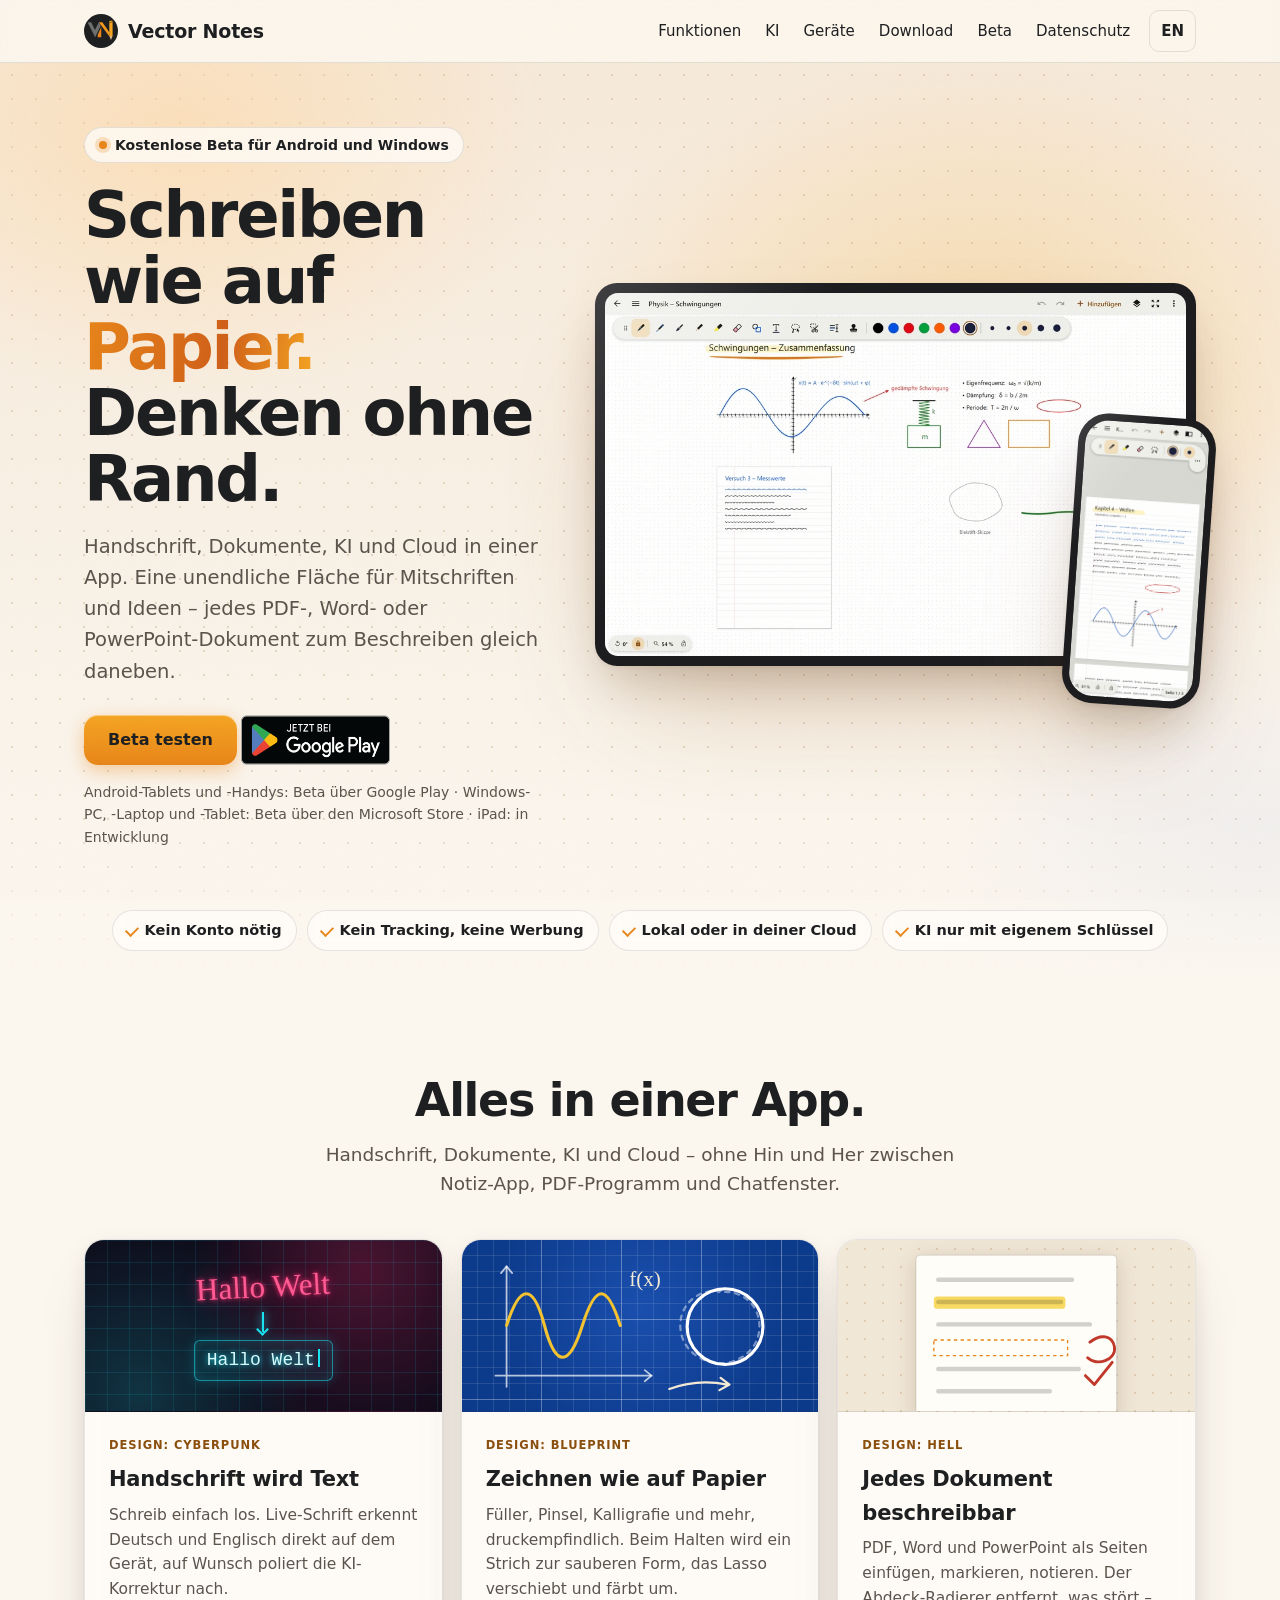
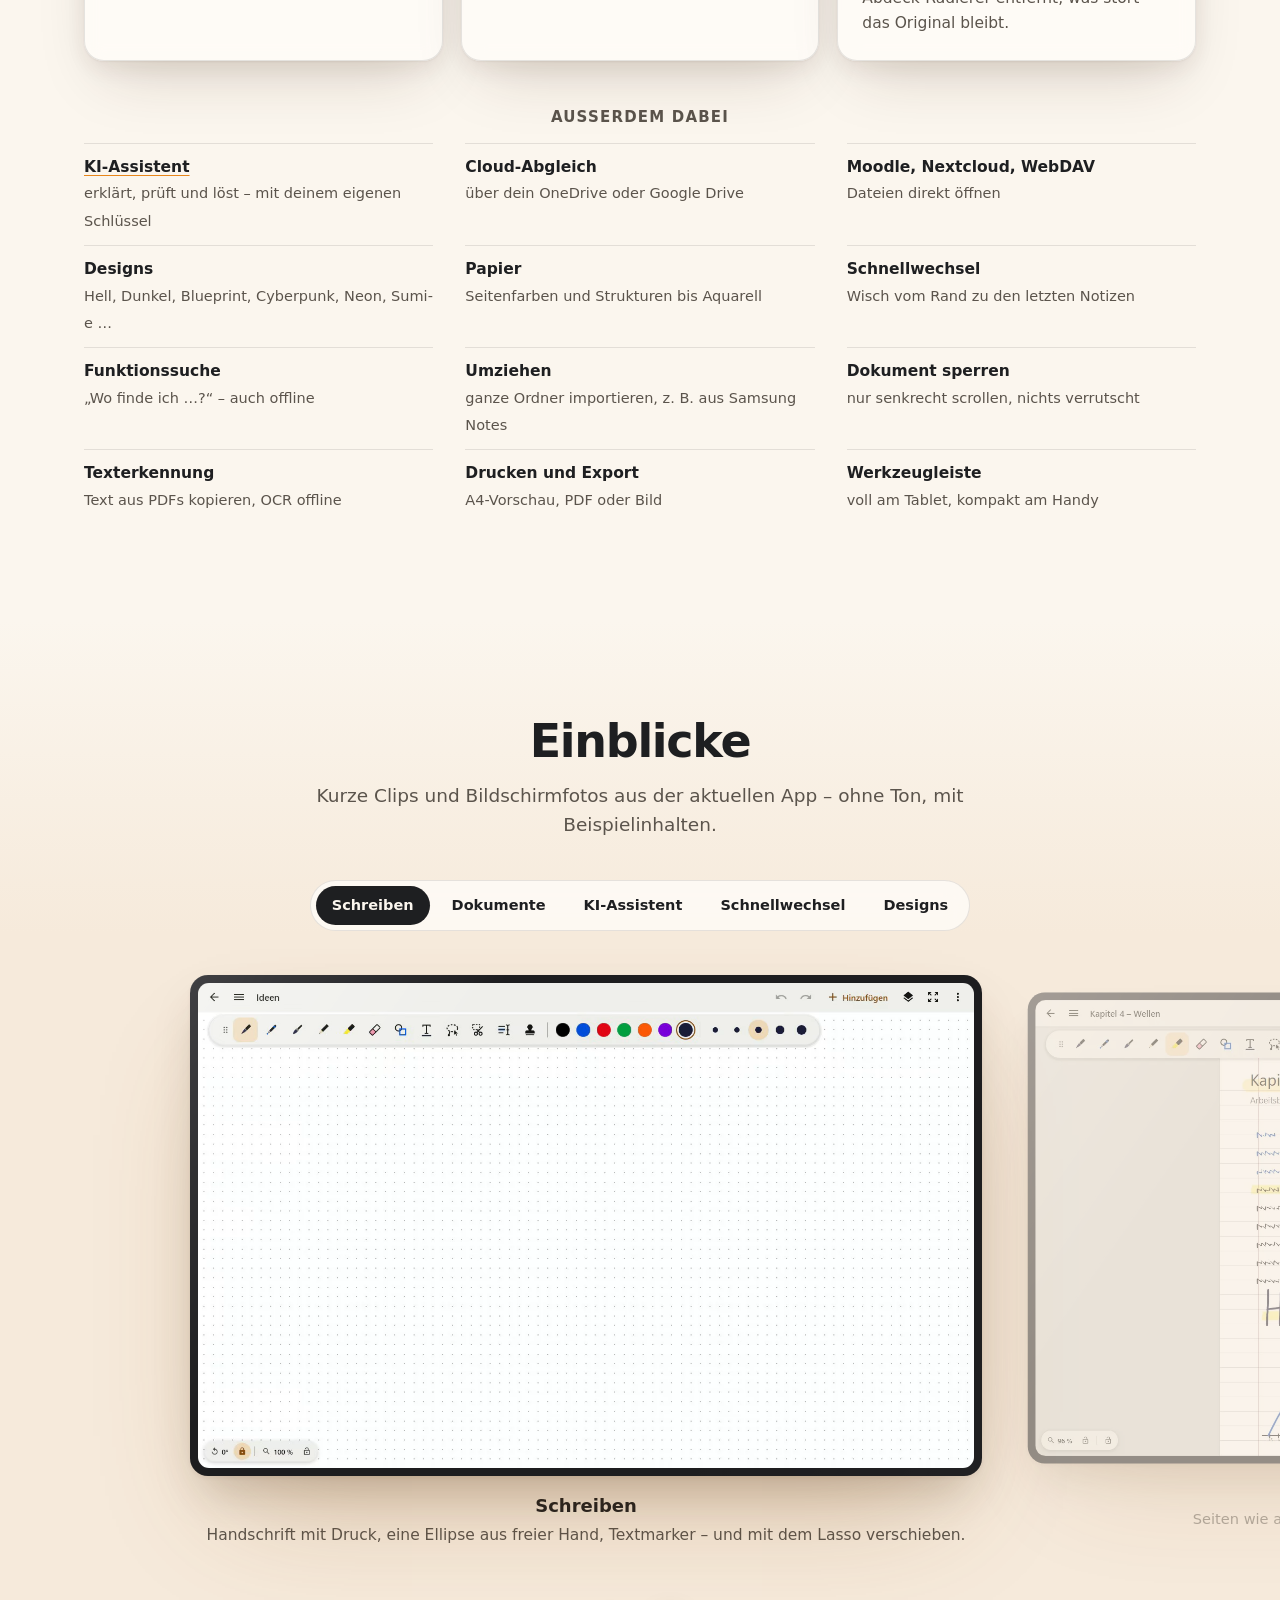
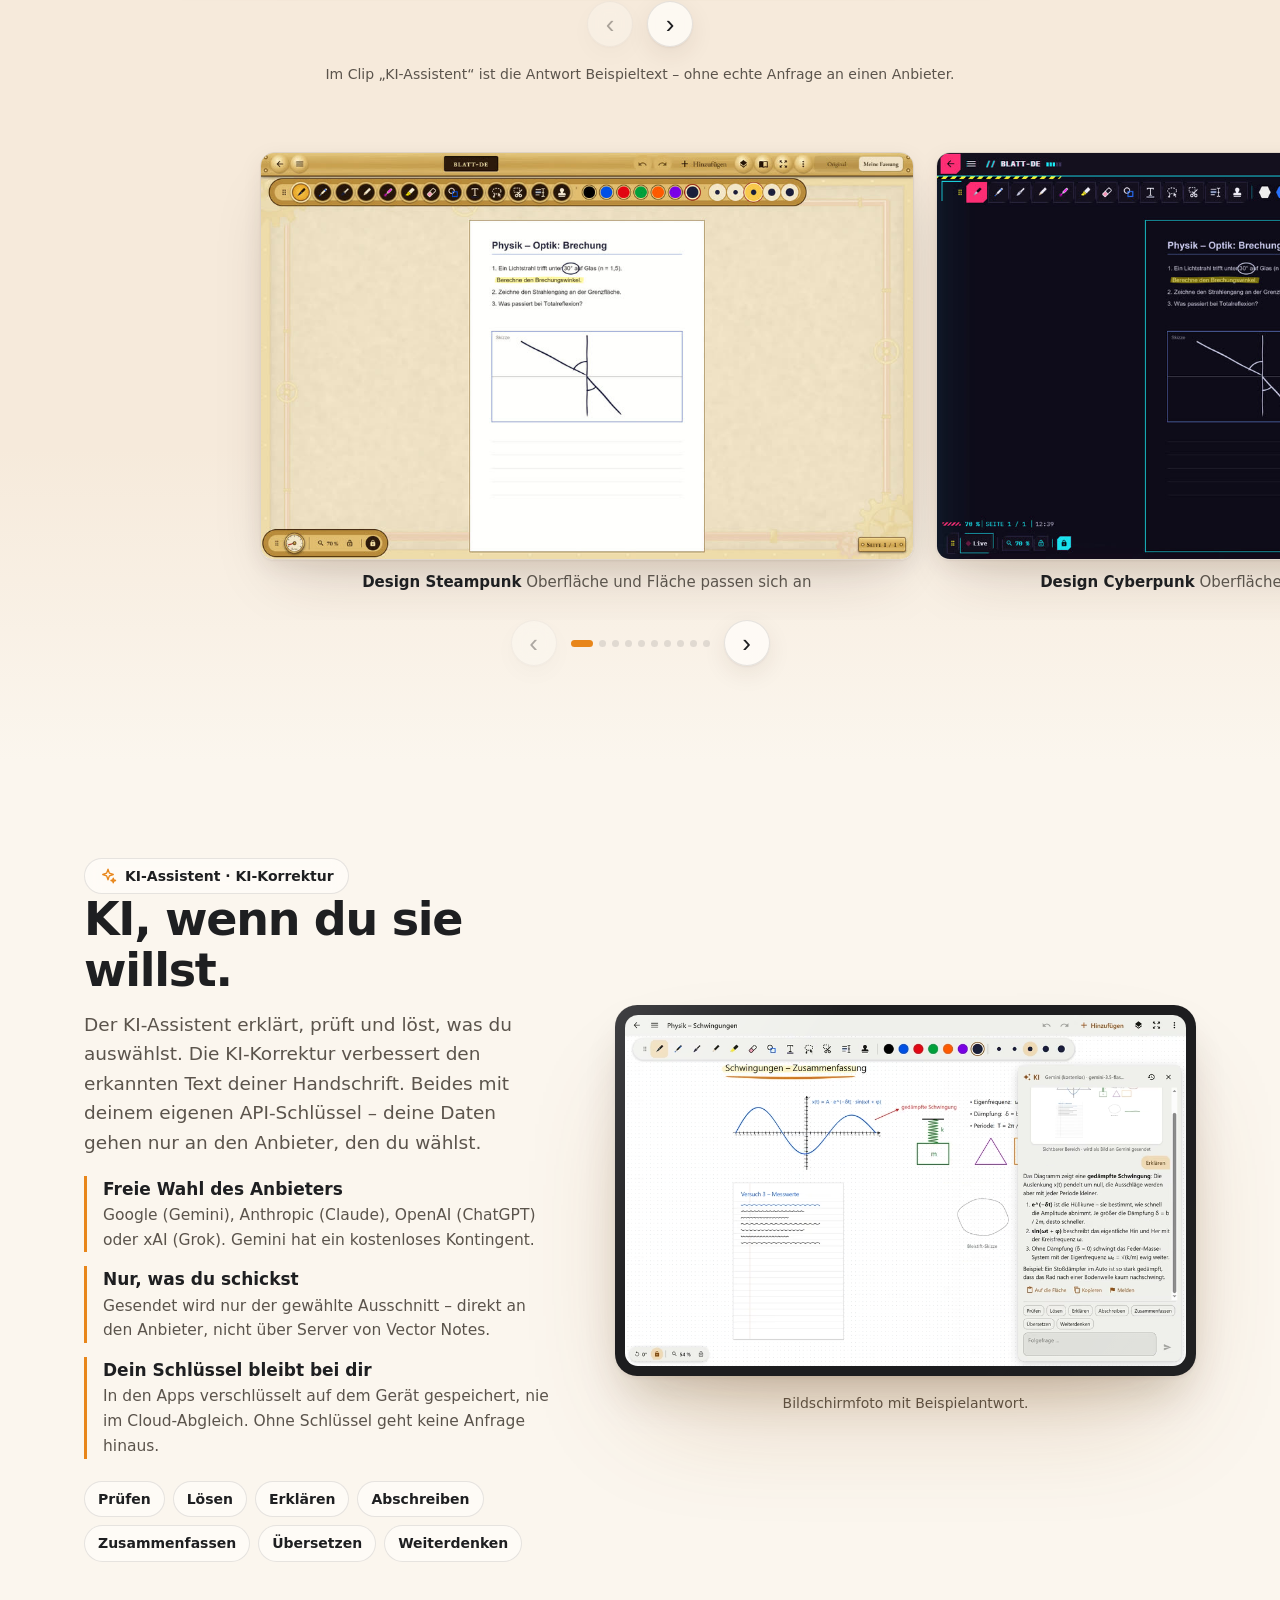
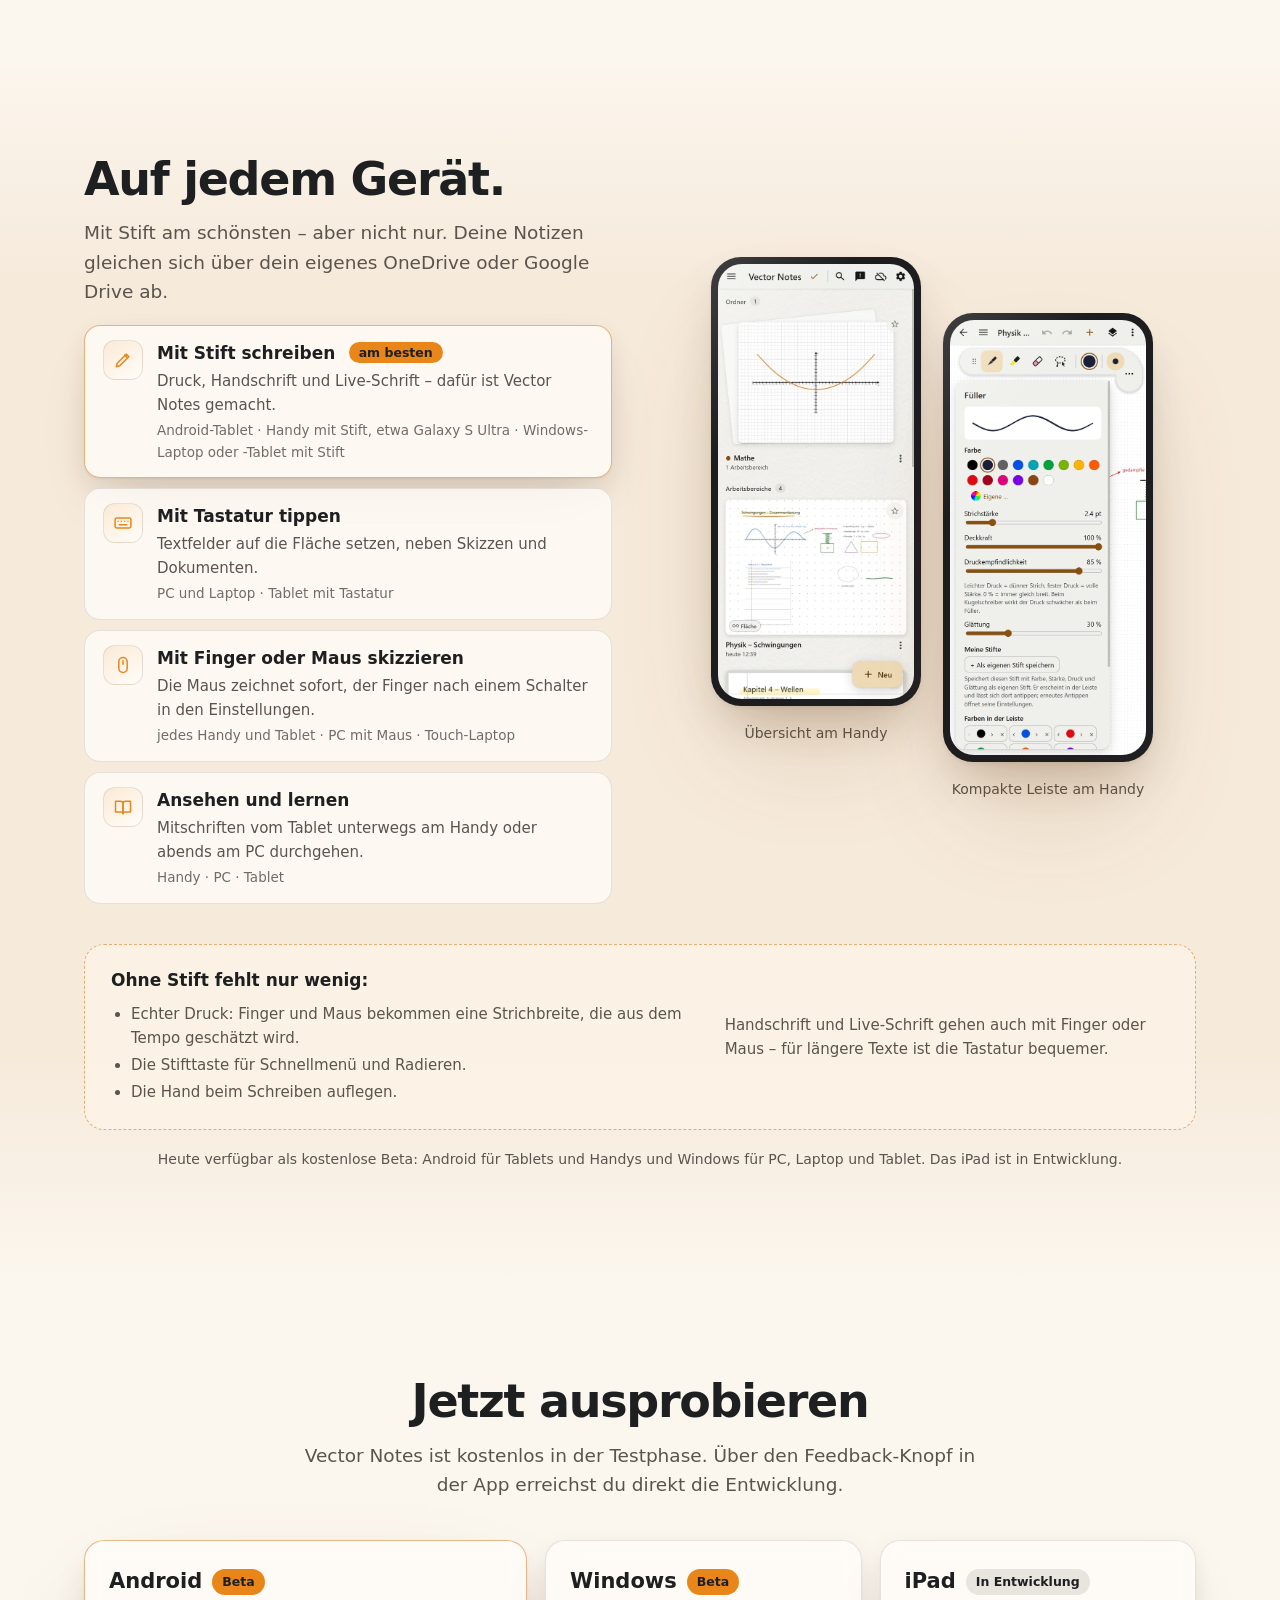
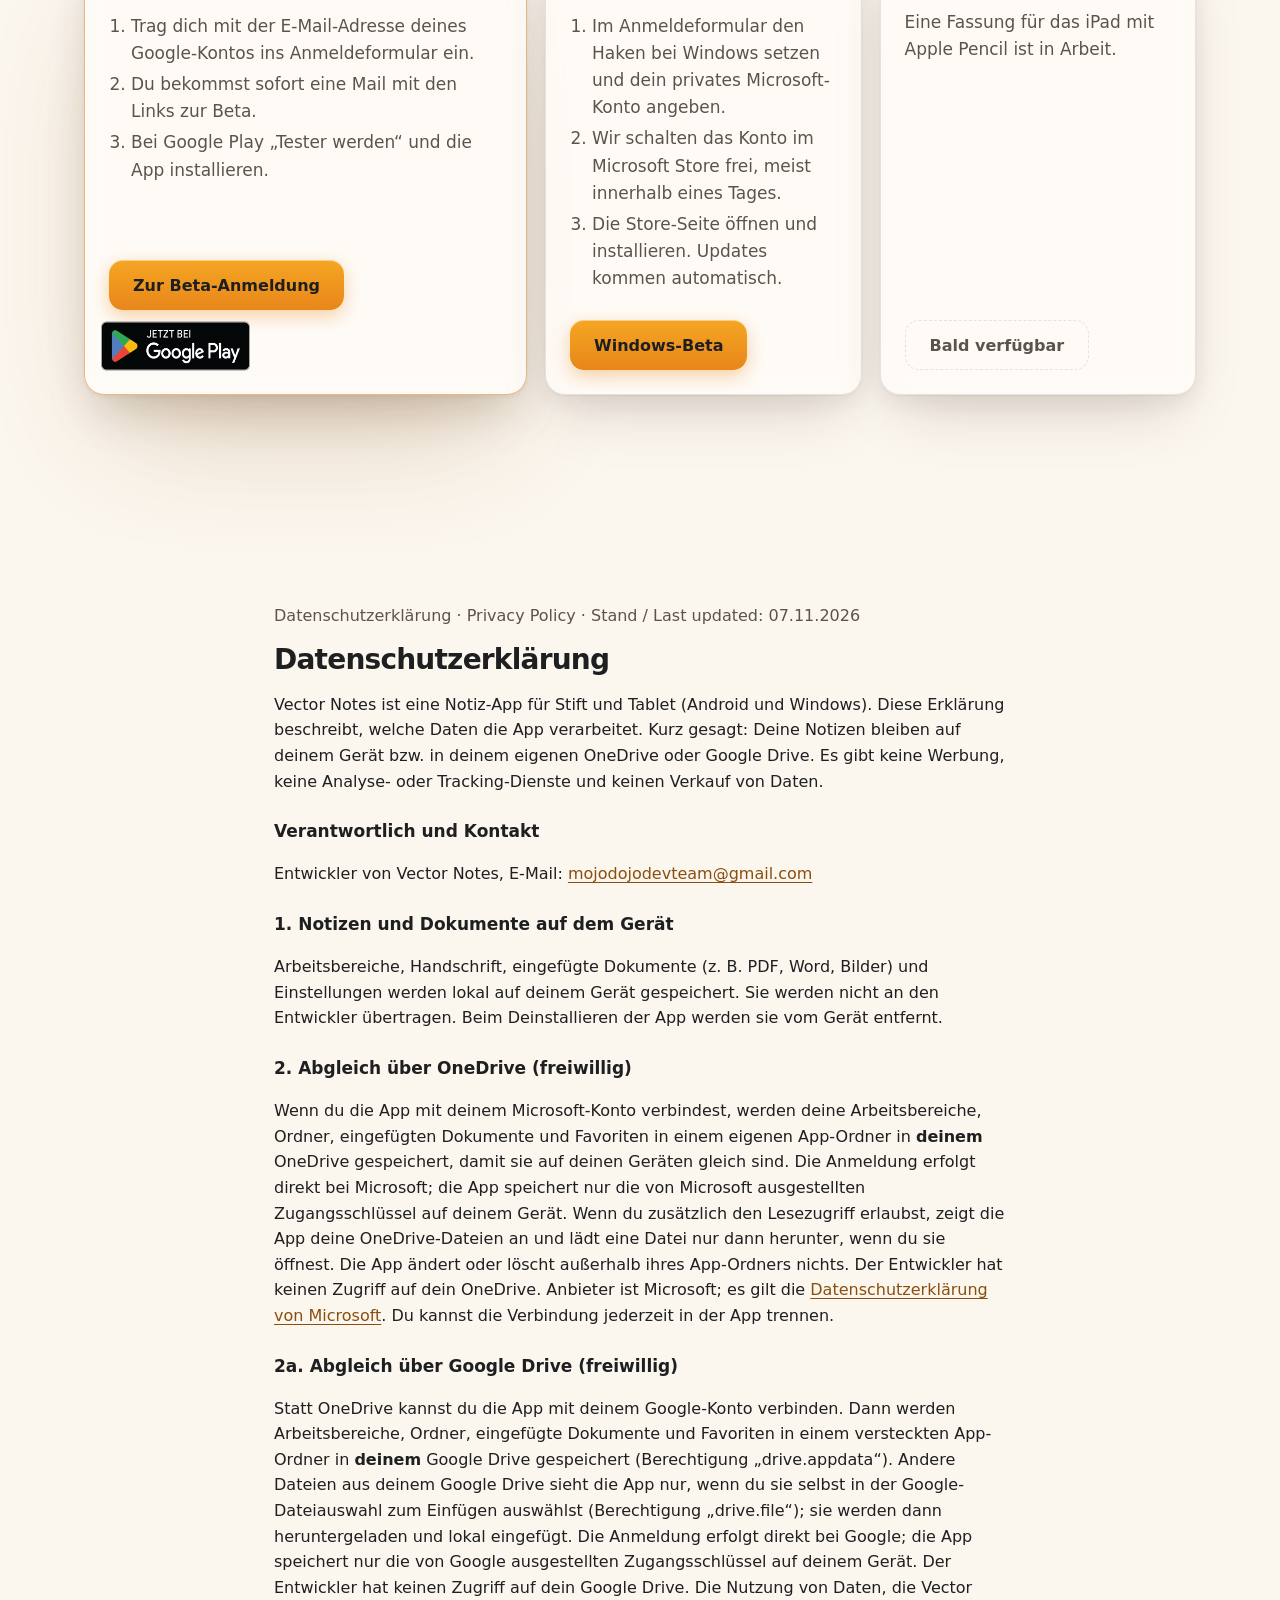
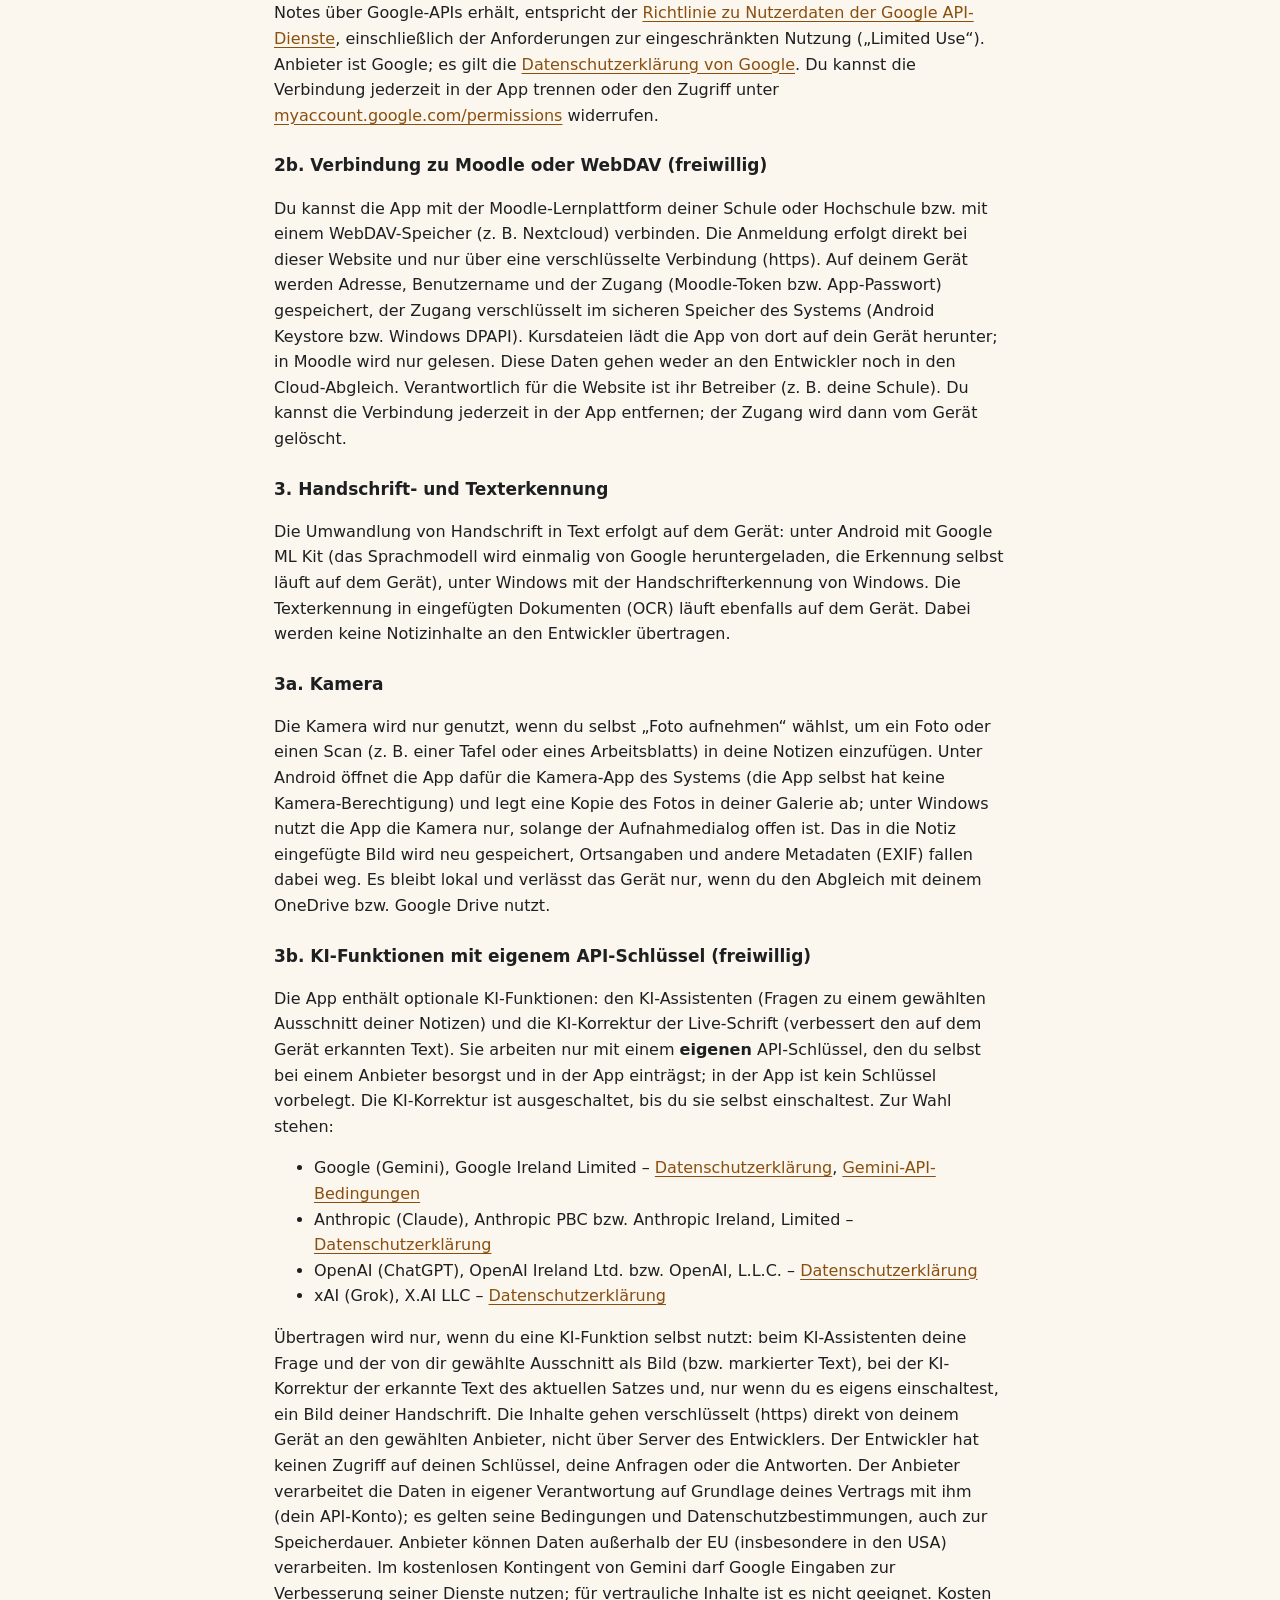
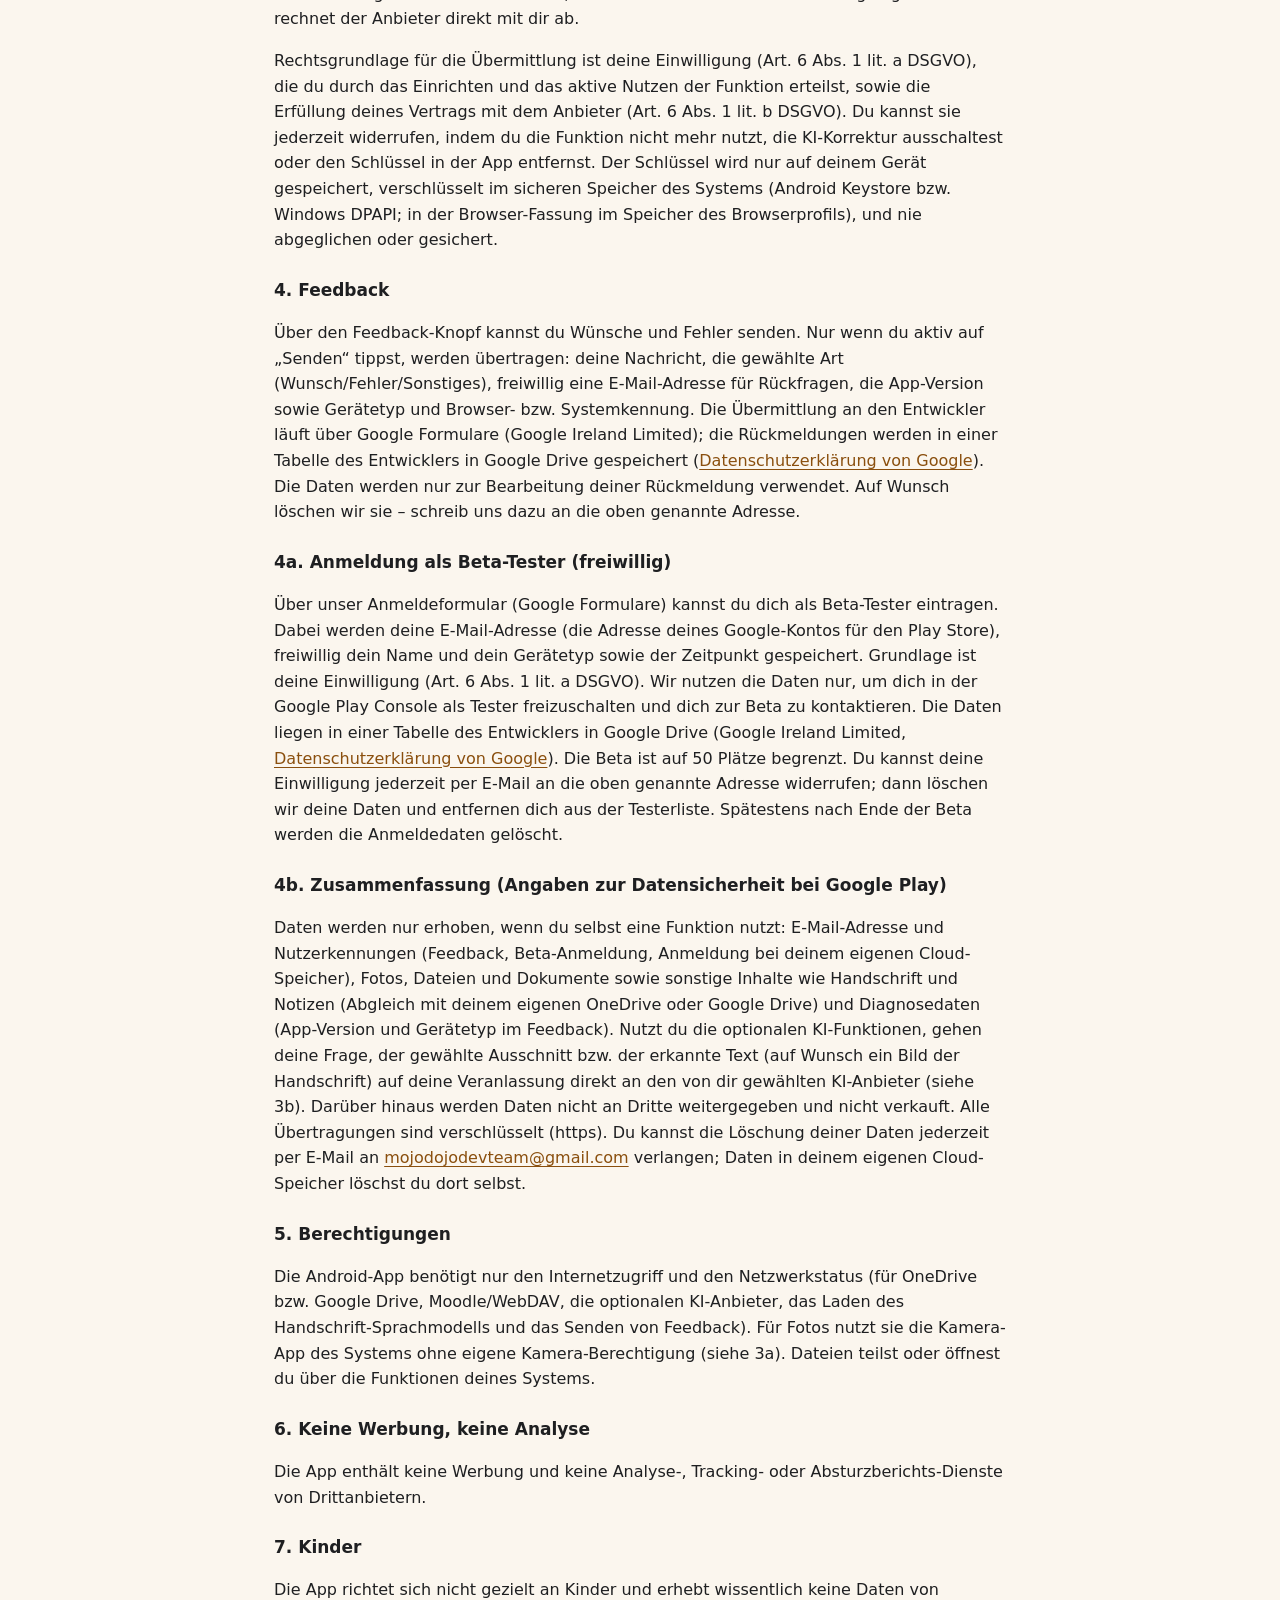
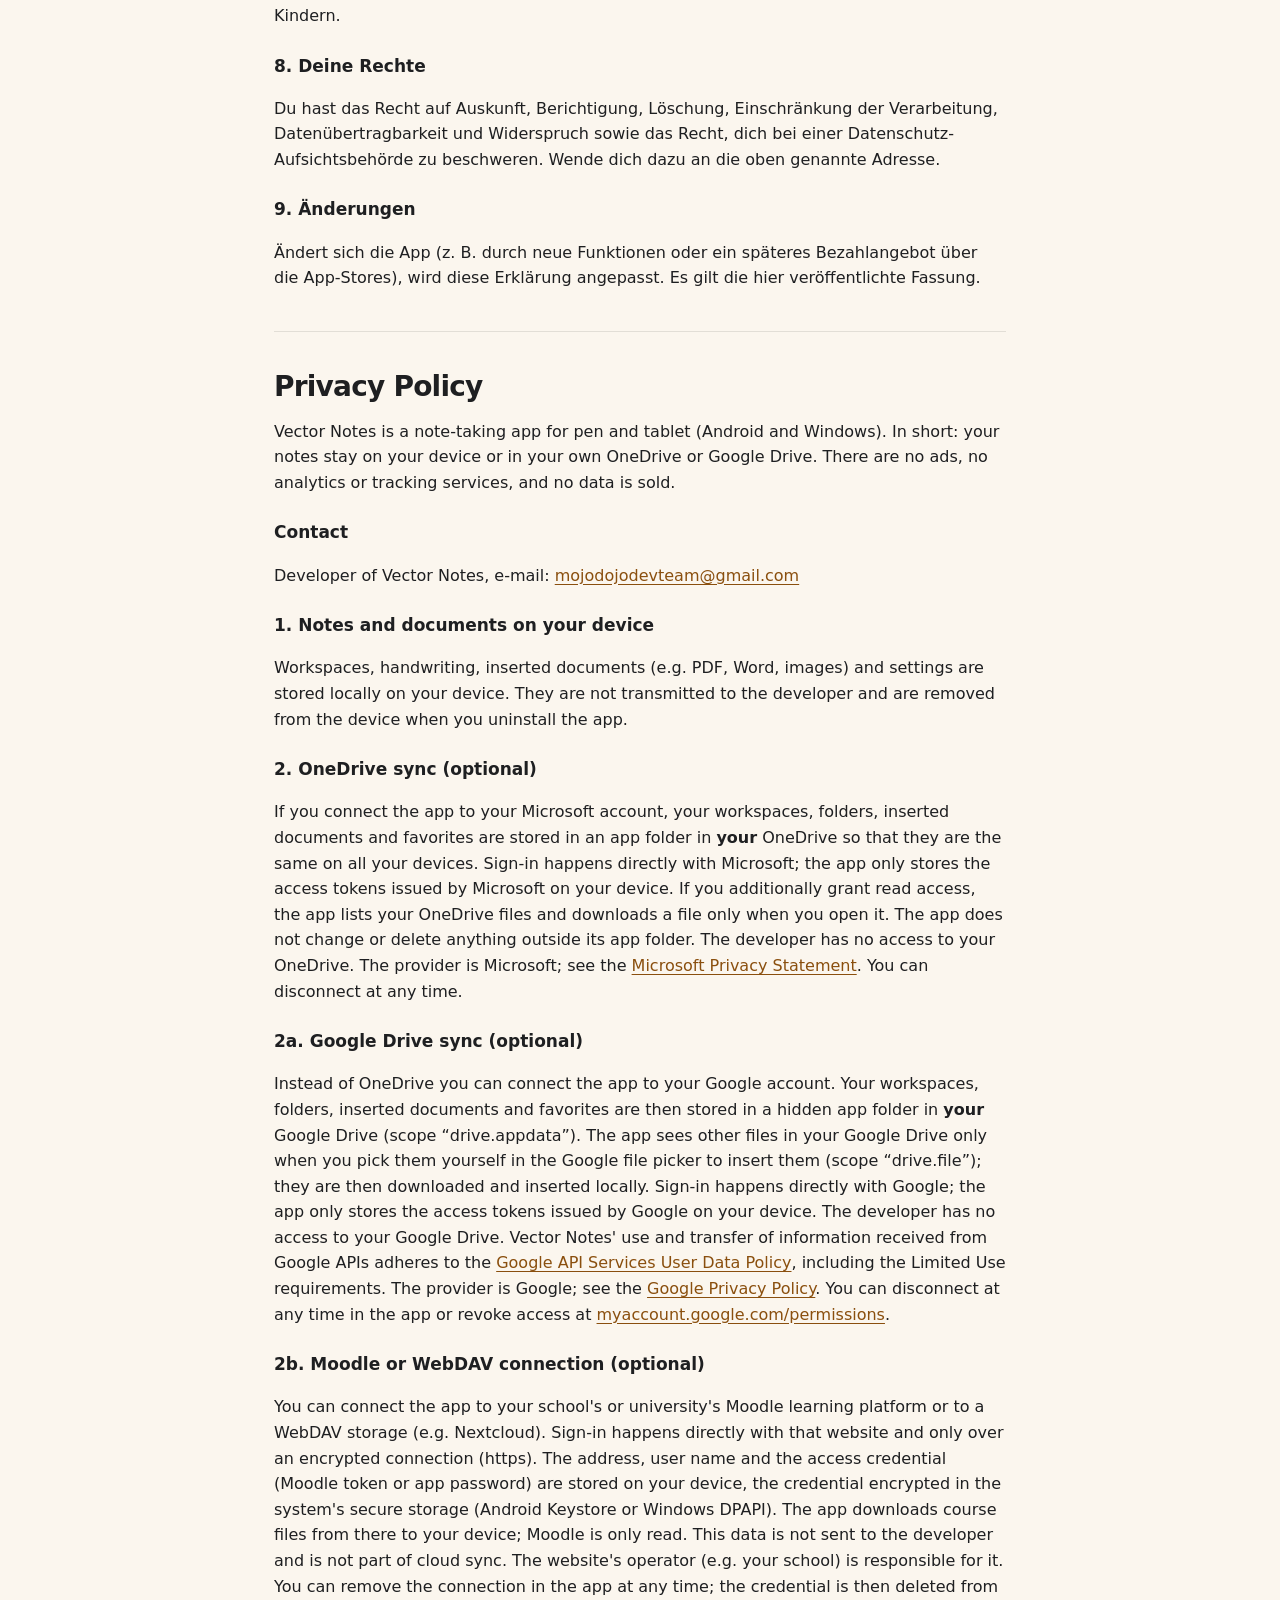
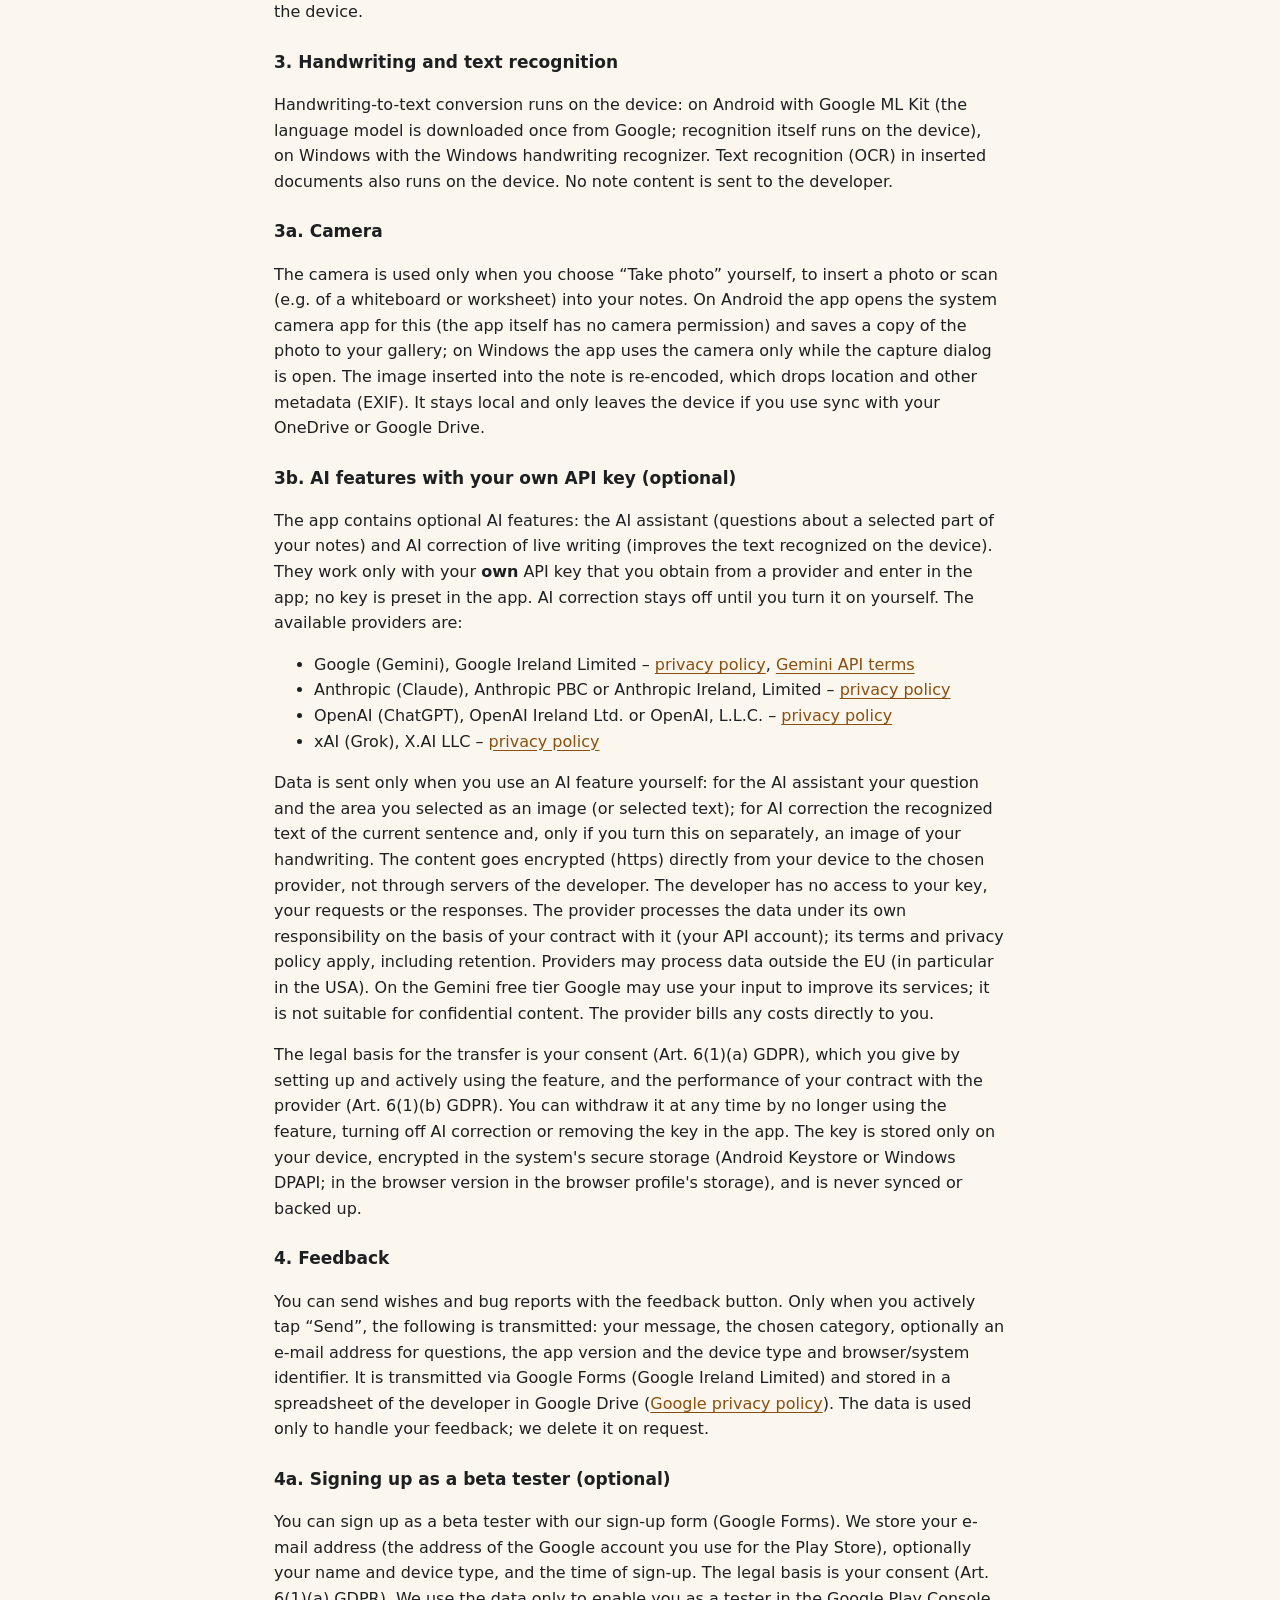
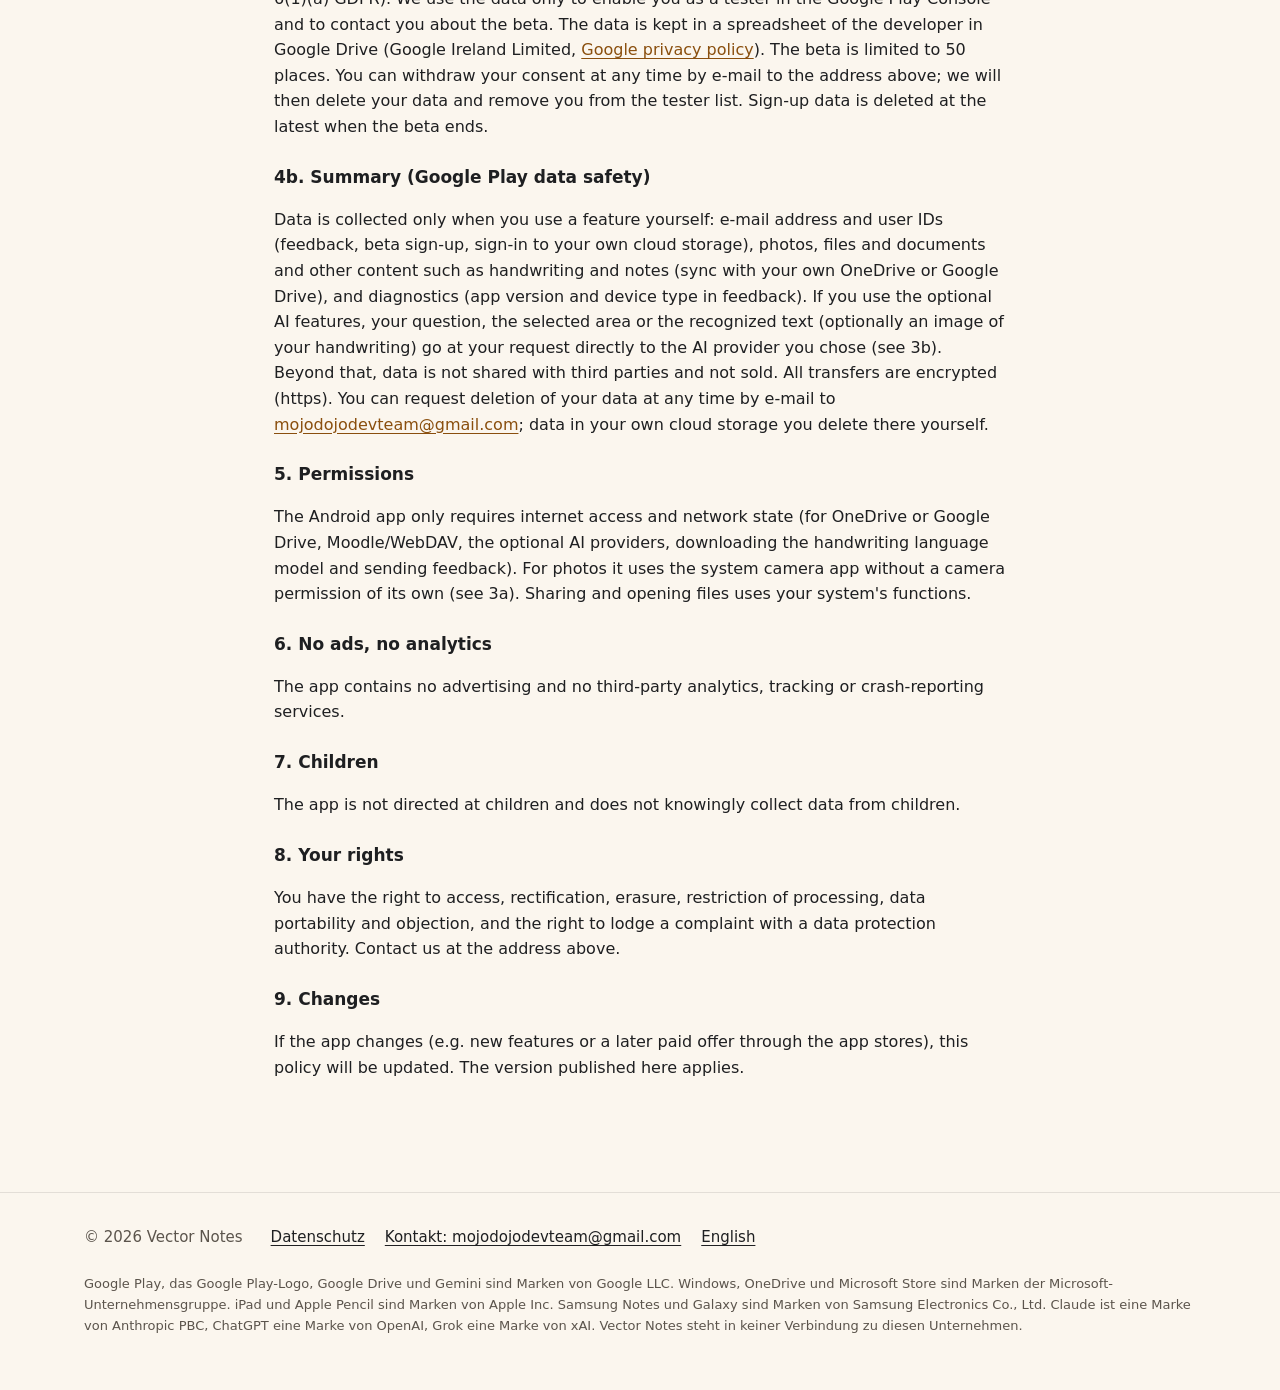
==== commit 4ed4c6bd: "Beta-Seite /beta (de/en) mit 45-Sekunden-Video, Windows-Beta, Design-Bilder - Neue Seite /beta und /" ====
--- a/index.html
+++ b/index.html
@@ -4,7 +4,7 @@
 <meta charset="utf-8">
 <meta name="viewport" content="width=device-width, initial-scale=1">
 <title>Vector Notes – Handschrift-Notizen für Tablet und Stift (kostenlose Beta)</title>
-<meta name="description" content="Vector Notes: Handschrift, Dokumente, KI und Cloud in einer App. Unendliche Fläche, PDFs beschreiben, Handschrift live zu Text, KI mit eigenem Schlüssel. Ohne Konto, ohne Tracking. Kostenlose Beta für Android.">
+<meta name="description" content="Vector Notes: Handschrift, Dokumente, KI und Cloud in einer App. Unendliche Fläche, PDFs beschreiben, Handschrift live zu Text, KI mit eigenem Schlüssel. Ohne Konto, ohne Tracking. Kostenlose Beta für Android und Windows.">
 <meta name="robots" content="index,follow">
 <link rel="canonical" href="https://vectornotes.de/">
 <link rel="alternate" hreflang="de" href="https://vectornotes.de/">
@@ -18,7 +18,7 @@
 <meta property="og:type" content="website">
 <meta property="og:site_name" content="Vector Notes">
 <meta property="og:title" content="Vector Notes – Handschrift-Notizen für Tablet und Stift (kostenlose Beta)">
-<meta property="og:description" content="Vector Notes: Handschrift, Dokumente, KI und Cloud in einer App. Unendliche Fläche, PDFs beschreiben, Handschrift live zu Text, KI mit eigenem Schlüssel. Ohne Konto, ohne Tracking. Kostenlose Beta für Android.">
+<meta property="og:description" content="Vector Notes: Handschrift, Dokumente, KI und Cloud in einer App. Unendliche Fläche, PDFs beschreiben, Handschrift live zu Text, KI mit eigenem Schlüssel. Ohne Konto, ohne Tracking. Kostenlose Beta für Android und Windows.">
 <meta property="og:url" content="https://vectornotes.de/">
 <meta property="og:image" content="https://vectornotes.de/img/og-de.jpg">
 <meta property="og:image:width" content="1024">
@@ -32,19 +32,19 @@
 <a class="skip" href="#inhalt">Zum Inhalt springen</a>
 <header class="kopf"><div class="wrap">
 <a class="marke" href="/"><img src="/favicon.svg" width="34" height="34" alt="">Vector Notes</a>
-<nav aria-label="Hauptmenü"><a class="weg" href="/#alles">Funktionen</a><a class="weg" href="/#ki">KI</a><a class="weg" href="/#geraete">Geräte</a><a class="weg" href="/#plattformen">Download</a><a class="weg2" href="/datenschutz/">Datenschutz</a><a class="sprache" href="/en/" hreflang="en" lang="en" title="English">EN</a></nav>
+<nav aria-label="Hauptmenü"><a class="weg" href="/#alles">Funktionen</a><a class="weg" href="/#ki">KI</a><a class="weg" href="/#geraete">Geräte</a><a class="weg" href="/#plattformen">Download</a><a class="weg beta-nav" href="/beta/">Beta</a><a class="weg2" href="/datenschutz/">Datenschutz</a><a class="sprache" href="/en/" hreflang="en" lang="en" title="English">EN</a></nav>
 </div></header>
 <main id="inhalt">
 <section class="hero"><div class="licht" aria-hidden="true"></div><div class="wrap hero-raster">
 <div class="hero-text">
-<span class="beta-chip">Kostenlose Beta für Android</span>
+<span class="beta-chip">Kostenlose Beta für Android und Windows</span>
 <h1>Schreiben wie auf <em>Papier.</em> Denken ohne Rand.</h1>
 <p class="lead">Handschrift, Dokumente, KI und Cloud in einer App. Eine unendliche Fläche für Mitschriften und Ideen – jedes PDF-, Word- oder PowerPoint-Dokument zum Beschreiben gleich daneben.</p>
 <div class="aktionen">
-<a class="knopf haupt" href="https://forms.gle/gsiJugk7ive3VTEFA" rel="noopener">Beta testen</a>
+<a class="knopf haupt" href="/beta/">Beta testen</a>
 <a class="badge-play" href="https://play.google.com/apps/testing/app.vectornotes" rel="noopener"><img src="/img/google-play-de.png" width="646" height="250" alt="Jetzt bei Google Play"></a>
 </div>
-<p class="klein">Android-Tablets und -Handys: geschlossene Beta über Google Play · Windows: in Vorbereitung für den Microsoft Store · iPad: in Entwicklung</p>
+<p class="klein">Android-Tablets und -Handys: Beta über Google Play · Windows-PC, -Laptop und -Tablet: Beta über den Microsoft Store · iPad: in Entwicklung</p>
 </div>
 <div class="hero-buehne" data-tilt>
 <div class="geraet tablet"><picture>
@@ -97,12 +97,16 @@
 <p class="klein mitte">Im Clip „KI-Assistent“ ist die Antwort Beispieltext – ohne echte Anfrage an einen Anbieter.</p></div>
 <div class="karussell bilder-k r" id="galerie" data-karussell aria-roledescription="Karussell" aria-label="Bildschirmfotos">
 <div class="spur" tabindex="0">
-<figure class="folie" role="group" aria-label="Bild 1 von 6"><picture><source type="image/avif" srcset="/img/dokument-de-960.avif?v=5 960w, /img/dokument-de-1600.avif?v=5 1600w" sizes="(max-width: 760px) 88vw, 760px"><source type="image/webp" srcset="/img/dokument-de-960.webp?v=5 960w, /img/dokument-de-1600.webp?v=5 1600w" sizes="(max-width: 760px) 88vw, 760px"><img src="/img/dokument-de-960.jpg?v=5" srcset="/img/dokument-de-960.jpg?v=5 960w, /img/dokument-de-1600.jpg?v=5 1600w" sizes="(max-width: 760px) 88vw, 760px" width="2880" height="1800" alt="Ein Arbeitsblatt mit dem Stift bearbeitet" loading="lazy" decoding="async"></picture><figcaption><b>Arbeitsblatt</b> mit dem Stift bearbeitet</figcaption></figure>
-<figure class="folie" role="group" aria-label="Bild 2 von 6"><picture><source type="image/avif" srcset="/img/uebersicht-de-960.avif?v=5 960w, /img/uebersicht-de-1600.avif?v=5 1600w" sizes="(max-width: 760px) 88vw, 760px"><source type="image/webp" srcset="/img/uebersicht-de-960.webp?v=5 960w, /img/uebersicht-de-1600.webp?v=5 1600w" sizes="(max-width: 760px) 88vw, 760px"><img src="/img/uebersicht-de-960.jpg?v=5" srcset="/img/uebersicht-de-960.jpg?v=5 960w, /img/uebersicht-de-1600.jpg?v=5 1600w" sizes="(max-width: 760px) 88vw, 760px" width="2880" height="1800" alt="Übersicht mit Ordnern und Vorschauen" loading="lazy" decoding="async"></picture><figcaption><b>Übersicht</b> mit Ordnern und Vorschauen</figcaption></figure>
-<figure class="folie" role="group" aria-label="Bild 3 von 6"><picture><source type="image/avif" srcset="/img/suche-de-960.avif?v=5 960w, /img/suche-de-1600.avif?v=5 1600w" sizes="(max-width: 760px) 88vw, 760px"><source type="image/webp" srcset="/img/suche-de-960.webp?v=5 960w, /img/suche-de-1600.webp?v=5 1600w" sizes="(max-width: 760px) 88vw, 760px"><img src="/img/suche-de-960.jpg?v=5" srcset="/img/suche-de-960.jpg?v=5 960w, /img/suche-de-1600.jpg?v=5 1600w" sizes="(max-width: 760px) 88vw, 760px" width="2880" height="1800" alt="Funktionssuche mit Treffern zu „Papier“" loading="lazy" decoding="async"></picture><figcaption><b>Funktionssuche</b> versteht eigene Worte</figcaption></figure>
-<figure class="folie" role="group" aria-label="Bild 4 von 6"><picture><source type="image/avif" srcset="/img/sammel-de-960.avif?v=5 960w, /img/sammel-de-1600.avif?v=5 1600w" sizes="(max-width: 760px) 88vw, 760px"><source type="image/webp" srcset="/img/sammel-de-960.webp?v=5 960w, /img/sammel-de-1600.webp?v=5 1600w" sizes="(max-width: 760px) 88vw, 760px"><img src="/img/sammel-de-960.jpg?v=5" srcset="/img/sammel-de-960.jpg?v=5 960w, /img/sammel-de-1600.jpg?v=5 1600w" sizes="(max-width: 760px) 88vw, 760px" width="2880" height="1800" alt="Dialog „Ordner oder mehrere Dateien importieren“" loading="lazy" decoding="async"></picture><figcaption><b>Umziehen</b> ganze Ordner auf einmal importieren</figcaption></figure>
-<figure class="folie" role="group" aria-label="Bild 5 von 6"><picture><source type="image/avif" srcset="/img/papier-de-960.avif?v=5 960w, /img/papier-de-1600.avif?v=5 1600w" sizes="(max-width: 760px) 88vw, 760px"><source type="image/webp" srcset="/img/papier-de-960.webp?v=5 960w, /img/papier-de-1600.webp?v=5 1600w" sizes="(max-width: 760px) 88vw, 760px"><img src="/img/papier-de-960.jpg?v=5" srcset="/img/papier-de-960.jpg?v=5 960w, /img/papier-de-1600.jpg?v=5 1600w" sizes="(max-width: 760px) 88vw, 760px" width="2880" height="1800" alt="Dokument auf Aquarellpapier mit Handschrift und Diagramm" loading="lazy" decoding="async"></picture><figcaption><b>Papier mit Charakter</b> hier Aquarell</figcaption></figure>
-<figure class="folie" role="group" aria-label="Bild 6 von 6"><picture><source type="image/avif" srcset="/img/werkzeug-de-960.avif?v=5 960w, /img/werkzeug-de-1600.avif?v=5 1600w" sizes="(max-width: 760px) 88vw, 760px"><source type="image/webp" srcset="/img/werkzeug-de-960.webp?v=5 960w, /img/werkzeug-de-1600.webp?v=5 1600w" sizes="(max-width: 760px) 88vw, 760px"><img src="/img/werkzeug-de-960.jpg?v=5" srcset="/img/werkzeug-de-960.jpg?v=5 960w, /img/werkzeug-de-1600.jpg?v=5 1600w" sizes="(max-width: 760px) 88vw, 760px" width="2880" height="1800" alt="Werkzeugfeld des Füllers mit Farbe, Strichstärke, Deckkraft und Druckempfindlichkeit" loading="lazy" decoding="async"></picture><figcaption><b>Werkzeugfeld</b> Farbe, Stärke, Druck, Glättung</figcaption></figure>
+<figure class="folie" role="group" aria-label="Bild 1 von 10"><picture><img src="/img/design-steampunk-de-960.jpg?v=1" srcset="/img/design-steampunk-de-960.jpg?v=1 960w, /img/design-steampunk-de-1440.jpg?v=1 1440w" sizes="(max-width: 760px) 88vw, 760px" width="1440" height="900" alt="Arbeitsblatt im Design Steampunk: Handschrift, Textmarker und Skizze" loading="lazy" decoding="async"></picture><figcaption><b>Design Steampunk</b> Oberfläche und Fläche passen sich an</figcaption></figure>
+<figure class="folie" role="group" aria-label="Bild 2 von 10"><picture><img src="/img/design-cyberpunk-de-960.jpg?v=1" srcset="/img/design-cyberpunk-de-960.jpg?v=1 960w, /img/design-cyberpunk-de-1440.jpg?v=1 1440w" sizes="(max-width: 760px) 88vw, 760px" width="1440" height="900" alt="Arbeitsblatt im Design Cyberpunk: Handschrift, Textmarker und Skizze" loading="lazy" decoding="async"></picture><figcaption><b>Design Cyberpunk</b> Oberfläche und Fläche passen sich an</figcaption></figure>
+<figure class="folie" role="group" aria-label="Bild 3 von 10"><picture><img src="/img/design-sumie-de-960.jpg?v=1" srcset="/img/design-sumie-de-960.jpg?v=1 960w, /img/design-sumie-de-1440.jpg?v=1 1440w" sizes="(max-width: 760px) 88vw, 760px" width="1440" height="900" alt="Arbeitsblatt im Design Sumi-e: Handschrift, Textmarker und Skizze" loading="lazy" decoding="async"></picture><figcaption><b>Design Sumi-e</b> Oberfläche und Fläche passen sich an</figcaption></figure>
+<figure class="folie" role="group" aria-label="Bild 4 von 10"><picture><img src="/img/design-bauhaus-de-960.jpg?v=1" srcset="/img/design-bauhaus-de-960.jpg?v=1 960w, /img/design-bauhaus-de-1440.jpg?v=1 1440w" sizes="(max-width: 760px) 88vw, 760px" width="1440" height="900" alt="Arbeitsblatt im Design Bauhaus: Handschrift, Textmarker und Skizze" loading="lazy" decoding="async"></picture><figcaption><b>Design Bauhaus</b> Oberfläche und Fläche passen sich an</figcaption></figure>
+<figure class="folie" role="group" aria-label="Bild 5 von 10"><picture><source type="image/avif" srcset="/img/dokument-de-960.avif?v=5 960w, /img/dokument-de-1600.avif?v=5 1600w" sizes="(max-width: 760px) 88vw, 760px"><source type="image/webp" srcset="/img/dokument-de-960.webp?v=5 960w, /img/dokument-de-1600.webp?v=5 1600w" sizes="(max-width: 760px) 88vw, 760px"><img src="/img/dokument-de-960.jpg?v=5" srcset="/img/dokument-de-960.jpg?v=5 960w, /img/dokument-de-1600.jpg?v=5 1600w" sizes="(max-width: 760px) 88vw, 760px" width="2880" height="1800" alt="Ein Arbeitsblatt mit dem Stift bearbeitet" loading="lazy" decoding="async"></picture><figcaption><b>Arbeitsblatt</b> mit dem Stift bearbeitet</figcaption></figure>
+<figure class="folie" role="group" aria-label="Bild 6 von 10"><picture><source type="image/avif" srcset="/img/uebersicht-de-960.avif?v=5 960w, /img/uebersicht-de-1600.avif?v=5 1600w" sizes="(max-width: 760px) 88vw, 760px"><source type="image/webp" srcset="/img/uebersicht-de-960.webp?v=5 960w, /img/uebersicht-de-1600.webp?v=5 1600w" sizes="(max-width: 760px) 88vw, 760px"><img src="/img/uebersicht-de-960.jpg?v=5" srcset="/img/uebersicht-de-960.jpg?v=5 960w, /img/uebersicht-de-1600.jpg?v=5 1600w" sizes="(max-width: 760px) 88vw, 760px" width="2880" height="1800" alt="Übersicht mit Ordnern und Vorschauen" loading="lazy" decoding="async"></picture><figcaption><b>Übersicht</b> mit Ordnern und Vorschauen</figcaption></figure>
+<figure class="folie" role="group" aria-label="Bild 7 von 10"><picture><source type="image/avif" srcset="/img/suche-de-960.avif?v=5 960w, /img/suche-de-1600.avif?v=5 1600w" sizes="(max-width: 760px) 88vw, 760px"><source type="image/webp" srcset="/img/suche-de-960.webp?v=5 960w, /img/suche-de-1600.webp?v=5 1600w" sizes="(max-width: 760px) 88vw, 760px"><img src="/img/suche-de-960.jpg?v=5" srcset="/img/suche-de-960.jpg?v=5 960w, /img/suche-de-1600.jpg?v=5 1600w" sizes="(max-width: 760px) 88vw, 760px" width="2880" height="1800" alt="Funktionssuche mit Treffern zu „Papier“" loading="lazy" decoding="async"></picture><figcaption><b>Funktionssuche</b> versteht eigene Worte</figcaption></figure>
+<figure class="folie" role="group" aria-label="Bild 8 von 10"><picture><source type="image/avif" srcset="/img/sammel-de-960.avif?v=5 960w, /img/sammel-de-1600.avif?v=5 1600w" sizes="(max-width: 760px) 88vw, 760px"><source type="image/webp" srcset="/img/sammel-de-960.webp?v=5 960w, /img/sammel-de-1600.webp?v=5 1600w" sizes="(max-width: 760px) 88vw, 760px"><img src="/img/sammel-de-960.jpg?v=5" srcset="/img/sammel-de-960.jpg?v=5 960w, /img/sammel-de-1600.jpg?v=5 1600w" sizes="(max-width: 760px) 88vw, 760px" width="2880" height="1800" alt="Dialog „Ordner oder mehrere Dateien importieren“" loading="lazy" decoding="async"></picture><figcaption><b>Umziehen</b> ganze Ordner auf einmal importieren</figcaption></figure>
+<figure class="folie" role="group" aria-label="Bild 9 von 10"><picture><source type="image/avif" srcset="/img/papier-de-960.avif?v=5 960w, /img/papier-de-1600.avif?v=5 1600w" sizes="(max-width: 760px) 88vw, 760px"><source type="image/webp" srcset="/img/papier-de-960.webp?v=5 960w, /img/papier-de-1600.webp?v=5 1600w" sizes="(max-width: 760px) 88vw, 760px"><img src="/img/papier-de-960.jpg?v=5" srcset="/img/papier-de-960.jpg?v=5 960w, /img/papier-de-1600.jpg?v=5 1600w" sizes="(max-width: 760px) 88vw, 760px" width="2880" height="1800" alt="Dokument auf Aquarellpapier mit Handschrift und Diagramm" loading="lazy" decoding="async"></picture><figcaption><b>Papier mit Charakter</b> hier Aquarell</figcaption></figure>
+<figure class="folie" role="group" aria-label="Bild 10 von 10"><picture><source type="image/avif" srcset="/img/werkzeug-de-960.avif?v=5 960w, /img/werkzeug-de-1600.avif?v=5 1600w" sizes="(max-width: 760px) 88vw, 760px"><source type="image/webp" srcset="/img/werkzeug-de-960.webp?v=5 960w, /img/werkzeug-de-1600.webp?v=5 1600w" sizes="(max-width: 760px) 88vw, 760px"><img src="/img/werkzeug-de-960.jpg?v=5" srcset="/img/werkzeug-de-960.jpg?v=5 960w, /img/werkzeug-de-1600.jpg?v=5 1600w" sizes="(max-width: 760px) 88vw, 760px" width="2880" height="1800" alt="Werkzeugfeld des Füllers mit Farbe, Strichstärke, Deckkraft und Druckempfindlichkeit" loading="lazy" decoding="async"></picture><figcaption><b>Werkzeugfeld</b> Farbe, Stärke, Druck, Glättung</figcaption></figure>
 </div>
 <div class="steuer"><button type="button" class="pfeil" data-schritt="-1" aria-label="Zurück">‹</button><span class="punkte" aria-hidden="true"></span><button type="button" class="pfeil" data-schritt="1" aria-label="Weiter">›</button></div>
 </div>
@@ -128,19 +132,20 @@
 <div class="ger-handys r"><figure style="--i:0"><div class="geraet handy"><picture><source type="image/avif" srcset="/img/handy-uebersicht-de-540.avif?v=5 540w" sizes="(max-width: 760px) 40vw, 200px"><source type="image/webp" srcset="/img/handy-uebersicht-de-540.webp?v=5 540w" sizes="(max-width: 760px) 40vw, 200px"><img src="/img/handy-uebersicht-de-540.jpg?v=5" srcset="/img/handy-uebersicht-de-540.jpg?v=5 540w" sizes="(max-width: 760px) 40vw, 200px" width="1082" height="2402" alt="Übersicht auf dem Handy" loading="lazy" decoding="async"></picture></div><figcaption class="klein">Übersicht am Handy</figcaption></figure><figure style="--i:1"><div class="geraet handy"><picture><source type="image/avif" srcset="/img/handy-werkzeug-de-540.avif?v=5 540w" sizes="(max-width: 760px) 40vw, 200px"><source type="image/webp" srcset="/img/handy-werkzeug-de-540.webp?v=5 540w" sizes="(max-width: 760px) 40vw, 200px"><img src="/img/handy-werkzeug-de-540.jpg?v=5" srcset="/img/handy-werkzeug-de-540.jpg?v=5 540w" sizes="(max-width: 760px) 40vw, 200px" width="1082" height="2402" alt="Werkzeugfeld mit kompakter Leiste auf dem Handy" loading="lazy" decoding="async"></picture></div><figcaption class="klein">Kompakte Leiste am Handy</figcaption></figure></div>
 </div>
 <div class="wrap"><div class="ohne-stift r"><div><b>Ohne Stift fehlt nur wenig:</b><ul><li>Echter Druck: Finger und Maus bekommen eine Strichbreite, die aus dem Tempo geschätzt wird.</li><li>Die Stifttaste für Schnellmenü und Radieren.</li><li>Die Hand beim Schreiben auflegen.</li></ul></div><p>Handschrift und Live-Schrift gehen auch mit Finger oder Maus – für längere Texte ist die Tastatur bequemer.</p></div>
-<p class="klein mitte verfuegbar">Heute verfügbar: Android für Tablets und Handys (geschlossene Beta). Die Windows-App für PC, Laptop und Tablet ist in Vorbereitung, das iPad in Entwicklung.</p>
+<p class="klein mitte verfuegbar">Heute verfügbar als kostenlose Beta: Android für Tablets und Handys und Windows für PC, Laptop und Tablet. Das iPad ist in Entwicklung.</p>
 </div></section>
 
 <section class="block" id="plattformen" aria-labelledby="h-p"><div class="wrap">
 <div class="kopfzeile r"><h2 id="h-p">Jetzt ausprobieren</h2><p class="einleitung">Vector Notes ist kostenlos in der Testphase. Über den Feedback-Knopf in der App erreichst du direkt die Entwicklung.</p></div>
 <div class="plattformen">
 <article class="p haupt-p r"><h3>Android <span class="status an">Beta</span></h3>
-<ol><li>Trag dich mit der E-Mail-Adresse deines Google-Kontos ins Anmeldeformular ein.</li><li>Wir schalten dich als Tester frei (die Beta hat begrenzte Plätze).</li><li>Öffne danach den Test-Link bei Google Play und installiere die App.</li></ol>
-<div class="aktionen"><a class="knopf haupt" href="https://forms.gle/gsiJugk7ive3VTEFA" rel="noopener">Zur Beta-Anmeldung</a>
+<ol><li>Trag dich mit der E-Mail-Adresse deines Google-Kontos ins Anmeldeformular ein.</li><li>Du bekommst sofort eine Mail mit den Links zur Beta.</li><li>Bei Google Play „Tester werden“ und die App installieren.</li></ol>
+<div class="aktionen"><a class="knopf haupt" href="/beta/">Zur Beta-Anmeldung</a>
 <a class="badge-play" href="https://play.google.com/apps/testing/app.vectornotes" rel="noopener"><img src="/img/google-play-de.png" width="646" height="250" alt="Jetzt bei Google Play" loading="lazy"></a></div>
 </article>
-<article class="p r" style="--i:1"><h3>Windows <span class="status">In Vorbereitung</span></h3><p>Die Windows-App für PC, Laptop und Tablet – mit Stift, Maus oder Touch – wird für den Microsoft Store vorbereitet.</p>
-<div class="aktionen"><span class="knopf" aria-disabled="true">Bald verfügbar</span></div></article>
+<article class="p r" style="--i:1"><h3>Windows <span class="status an">Beta</span></h3>
+<ol><li>Im Anmeldeformular den Haken bei Windows setzen und dein privates Microsoft-Konto angeben.</li><li>Wir schalten das Konto im Microsoft Store frei, meist innerhalb eines Tages.</li><li>Die Store-Seite öffnen und installieren. Updates kommen automatisch.</li></ol>
+<div class="aktionen"><a class="knopf haupt" href="/beta/#windows">Windows-Beta</a></div></article>
 <article class="p r" style="--i:2"><h3>iPad <span class="status">In Entwicklung</span></h3><p>Eine Fassung für das iPad mit Apple Pencil ist in Arbeit.</p>
 <div class="aktionen"><span class="knopf" aria-disabled="true">Bald verfügbar</span></div></article>
 </div>
